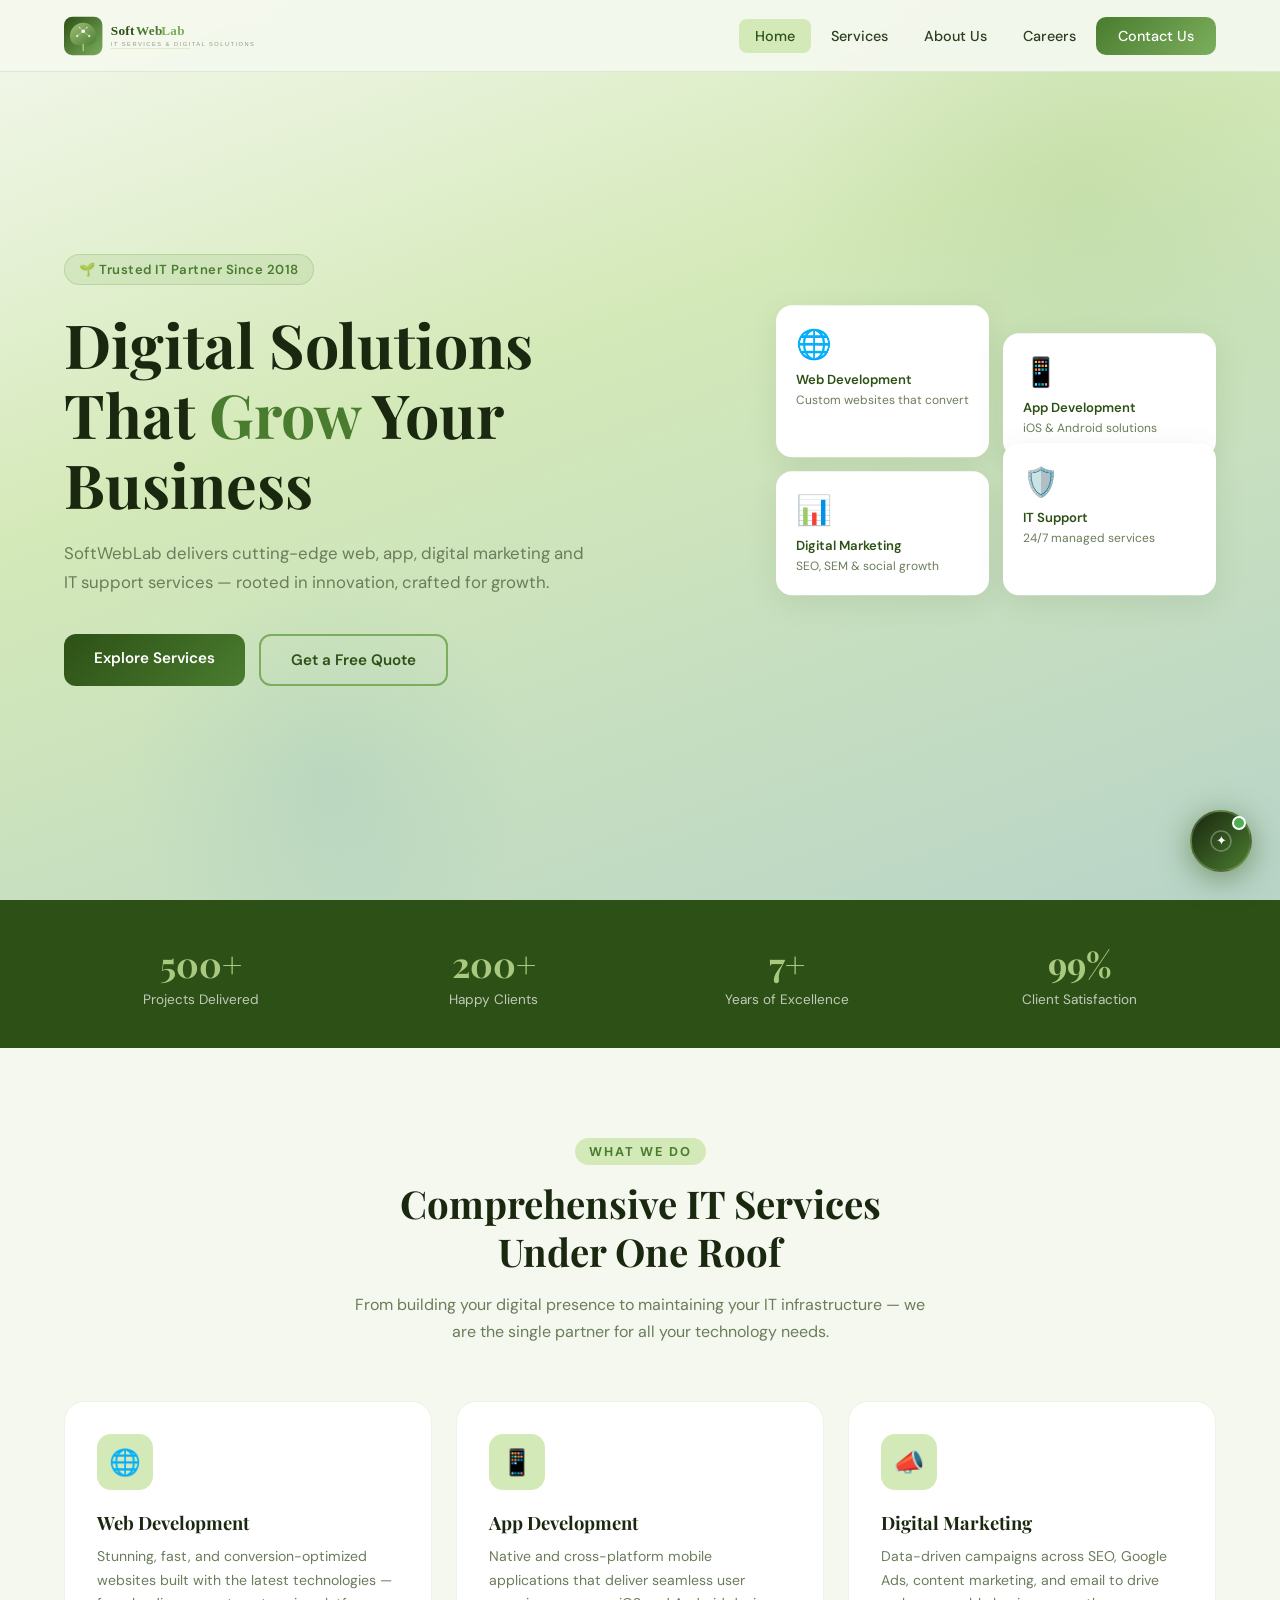
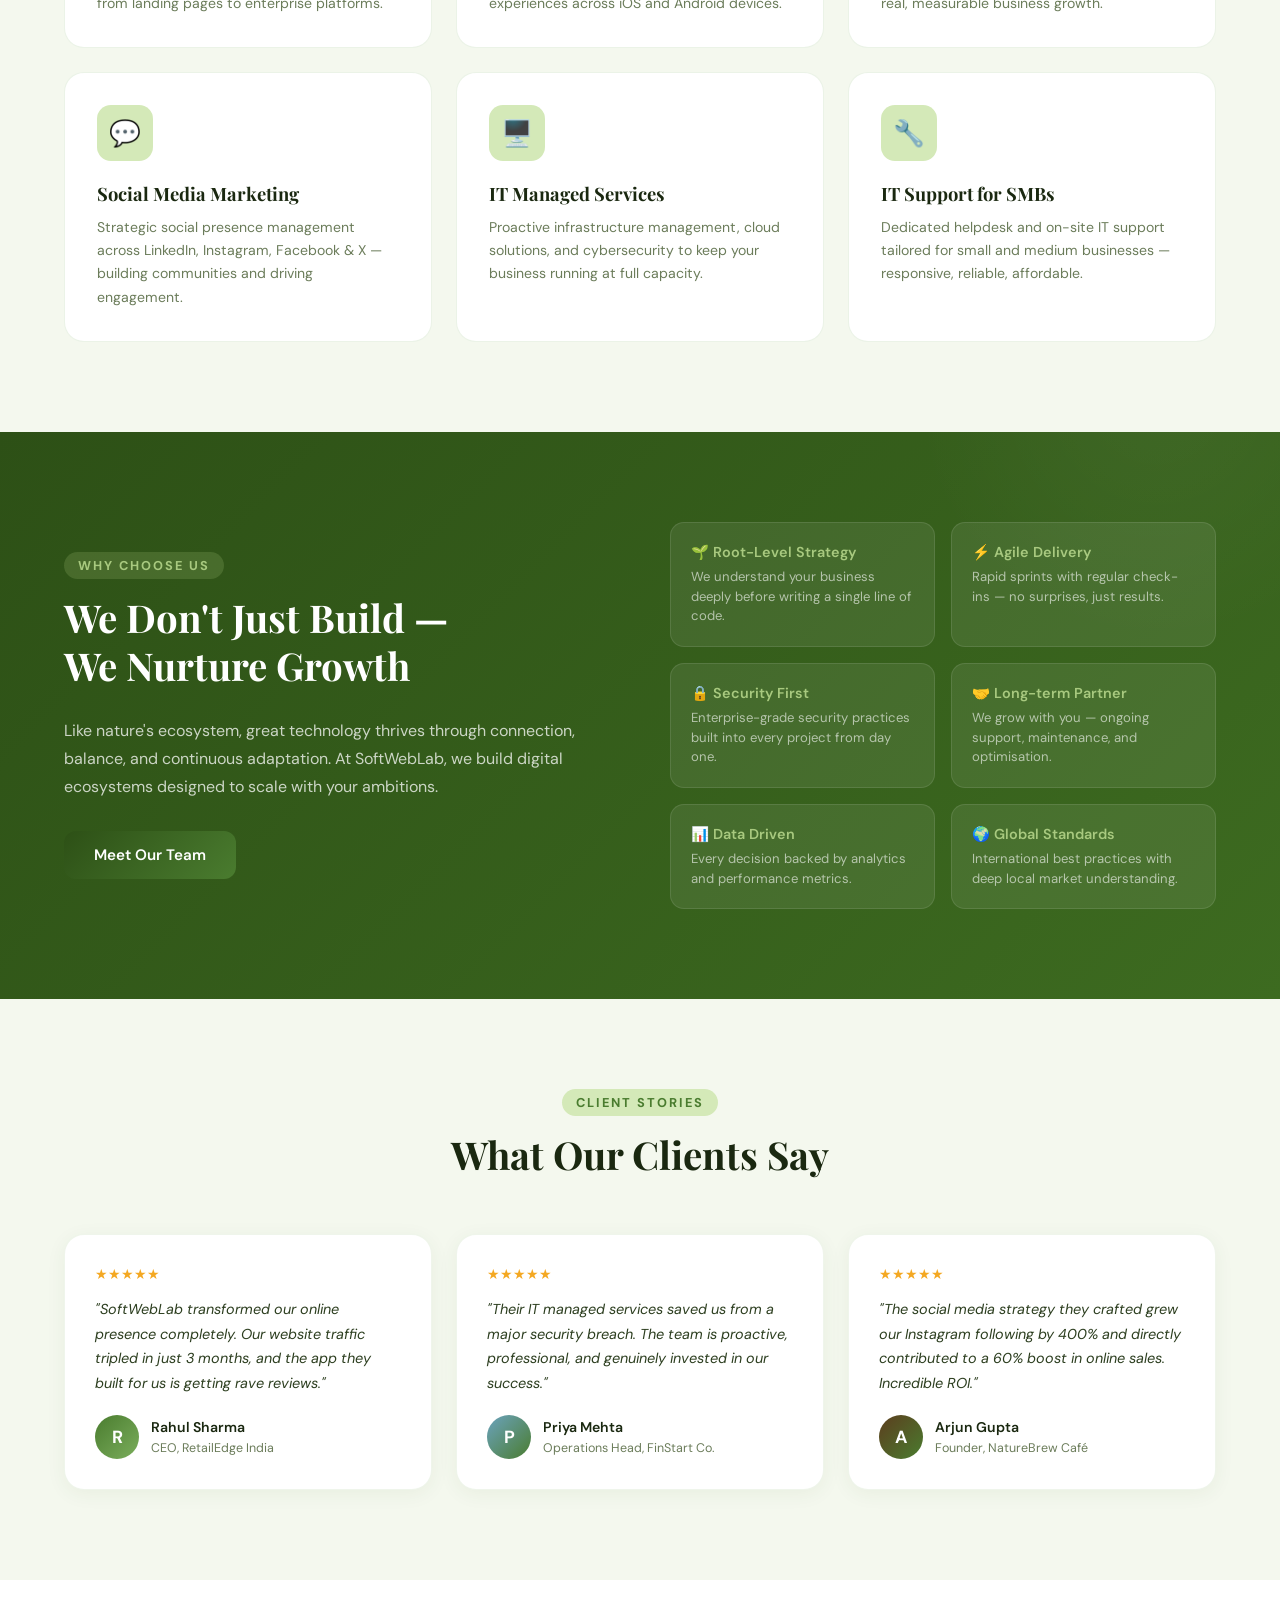
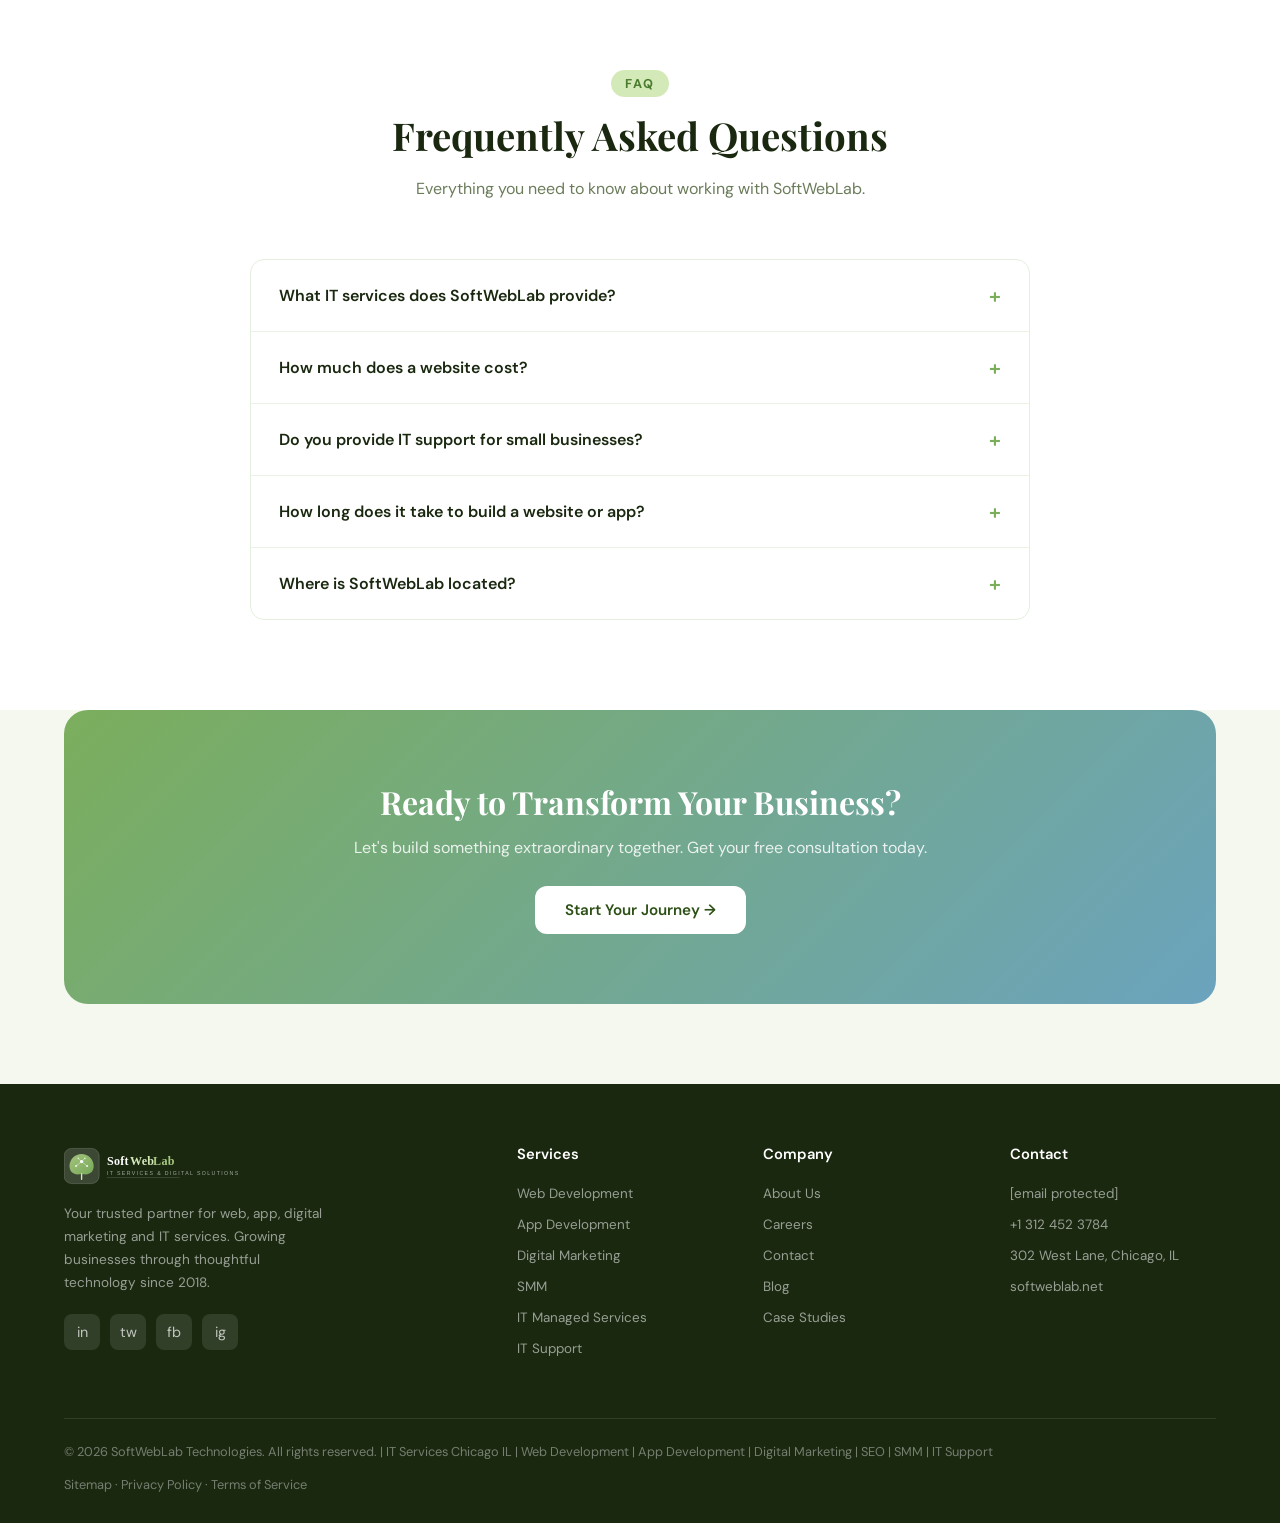
==== index.html @ feac3429 "Fixed Nova chatbot syntax error" ====
<!DOCTYPE html>
<html lang="en">
<head>
<meta charset="UTF-8">
<meta name="viewport" content="width=device-width, initial-scale=1.0">

<!-- ✅ PRIMARY SEO TAGS -->
<title>SoftWebLab | IT Services, Web & App Development, Digital Marketing – Chicago, IL</title>
<meta name="description" content="SoftWebLab is a leading IT services company in Chicago offering web development, mobile app development, digital marketing, SMM, IT managed services and IT support for small businesses. Call +1 312 452 3784.">
<meta name="keywords" content="IT services Chicago, web development Chicago, app development, digital marketing Chicago, social media marketing, IT support small business, managed IT services, SEO services Chicago, SoftWebLab">
<meta name="author" content="SoftWebLab Technologies">
<meta name="robots" content="index, follow">
<meta http-equiv="Cache-Control" content="no-cache, no-store, must-revalidate">
<meta name="googlebot" content="index, follow">
<link rel="canonical" href="https://www.softweblab.net/">

<!-- ✅ OPEN GRAPH (Facebook, LinkedIn, WhatsApp previews) -->
<meta property="og:type" content="website">
<meta property="og:url" content="https://www.softweblab.net/">
<meta property="og:title" content="SoftWebLab | IT Services & Digital Solutions – Chicago, IL">
<meta property="og:description" content="Leading IT services provider in Chicago. We build websites, mobile apps, run digital marketing campaigns and provide managed IT support for small businesses.">
<meta property="og:image" content="https://www.softweblab.net/og-image.jpg">
<meta property="og:site_name" content="SoftWebLab">
<meta property="og:locale" content="en_US">

<!-- ✅ TWITTER CARD -->
<meta name="twitter:card" content="summary_large_image">
<meta name="twitter:url" content="https://www.softweblab.net/">
<meta name="twitter:title" content="SoftWebLab | IT Services & Digital Solutions – Chicago, IL">
<meta name="twitter:description" content="Leading IT services provider in Chicago. Web development, app development, digital marketing, SMM & IT support for small businesses.">
<meta name="twitter:image" content="https://www.softweblab.net/og-image.jpg">

<!-- ✅ GEO / LOCAL SEO -->
<meta name="geo.region" content="US-IL">
<meta name="geo.placename" content="Chicago, Illinois">
<meta name="geo.position" content="41.8827;-87.6233">
<meta name="ICBM" content="41.8827, -87.6233">

<!-- ✅ SCHEMA.org STRUCTURED DATA (JSON-LD) -->
<script type="application/ld+json">
{
  "@context": "https://schema.org",
  "@type": "ITService",
  "name": "SoftWebLab",
  "alternateName": "SoftWebLab Technologies",
  "url": "https://www.softweblab.net",
  "logo": "https://www.softweblab.net/logo.png",
  "description": "SoftWebLab is a leading IT services provider in Chicago, IL offering web development, mobile app development, digital marketing, social media marketing, IT managed services and IT support for small businesses.",
  "telephone": "+13124523784",
  "email": "info@softweblab.net",
  "foundingDate": "2018",
  "address": {
    "@type": "PostalAddress",
    "streetAddress": "302 West Lane",
    "addressLocality": "Chicago",
    "addressRegion": "IL",
    "addressCountry": "US"
  },
  "geo": {
    "@type": "GeoCoordinates",
    "latitude": 41.8827,
    "longitude": -87.6233
  },
  "openingHoursSpecification": [
    {
      "@type": "OpeningHoursSpecification",
      "dayOfWeek": ["Monday","Tuesday","Wednesday","Thursday","Friday","Saturday"],
      "opens": "09:00",
      "closes": "19:00"
    }
  ],
  "sameAs": [
    "https://www.linkedin.com/company/softweblab",
    "https://www.facebook.com/softweblab",
    "https://twitter.com/softweblab",
    "https://www.instagram.com/softweblab"
  ],
  "hasOfferCatalog": {
    "@type": "OfferCatalog",
    "name": "IT Services",
    "itemListElement": [
      {"@type": "Offer", "itemOffered": {"@type": "Service", "name": "Web Development"}},
      {"@type": "Offer", "itemOffered": {"@type": "Service", "name": "Mobile App Development"}},
      {"@type": "Offer", "itemOffered": {"@type": "Service", "name": "Digital Marketing"}},
      {"@type": "Offer", "itemOffered": {"@type": "Service", "name": "Social Media Marketing"}},
      {"@type": "Offer", "itemOffered": {"@type": "Service", "name": "IT Managed Services"}},
      {"@type": "Offer", "itemOffered": {"@type": "Service", "name": "IT Support for Small Business"}}
    ]
  },
  "aggregateRating": {
    "@type": "AggregateRating",
    "ratingValue": "4.9",
    "reviewCount": "127"
  }
}
</script>

<!-- ✅ BREADCRUMB SCHEMA -->
<script type="application/ld+json">
{
  "@context": "https://schema.org",
  "@type": "BreadcrumbList",
  "itemListElement": [
    {"@type": "ListItem", "position": 1, "name": "Home", "item": "https://www.softweblab.net/"},
    {"@type": "ListItem", "position": 2, "name": "Services", "item": "https://www.softweblab.net/services"},
    {"@type": "ListItem", "position": 3, "name": "About Us", "item": "https://www.softweblab.net/about"},
    {"@type": "ListItem", "position": 4, "name": "Careers", "item": "https://www.softweblab.net/careers"},
    {"@type": "ListItem", "position": 5, "name": "Contact", "item": "https://www.softweblab.net/contact"}
  ]
}
</script>

<!-- ✅ FAQ SCHEMA (boosts Google rich snippets) -->
<script type="application/ld+json">
{
  "@context": "https://schema.org",
  "@type": "FAQPage",
  "mainEntity": [
    {
      "@type": "Question",
      "name": "What IT services does SoftWebLab offer?",
      "acceptedAnswer": {
        "@type": "Answer",
        "text": "SoftWebLab offers web development, mobile app development, digital marketing, social media marketing (SMM), IT managed services, and IT support for small businesses in Chicago, IL."
      }
    },
    {
      "@type": "Question",
      "name": "Where is SoftWebLab located?",
      "acceptedAnswer": {
        "@type": "Answer",
        "text": "SoftWebLab is located at 302 West Lane, Chicago, IL. We serve clients locally and remotely across the United States."
      }
    },
    {
      "@type": "Question",
      "name": "How much does a website cost at SoftWebLab?",
      "acceptedAnswer": {
        "@type": "Answer",
        "text": "Website development starts at $500 for a basic business website. E-commerce and custom enterprise platforms are quoted based on project requirements. Contact us for a free estimate."
      }
    },
    {
      "@type": "Question",
      "name": "Does SoftWebLab provide IT support for small businesses?",
      "acceptedAnswer": {
        "@type": "Answer",
        "text": "Yes, SoftWebLab provides dedicated IT support for small and medium businesses including helpdesk support, hardware setup, Office 365, network management and on-site visits."
      }
    }
  ]
}
</script>

<!-- ✅ PERFORMANCE & ACCESSIBILITY -->
<meta name="theme-color" content="#2D5016">
<link rel="icon" type="image/svg+xml" href="softweblab-logo.svg">
<meta name="msapplication-TileColor" content="#2D5016">
<link rel="preconnect" href="https://fonts.googleapis.com">
<link rel="preconnect" href="https://fonts.gstatic.com" crossorigin>
<link href="https://fonts.googleapis.com/css2?family=Playfair+Display:wght@400;600;700&family=DM+Sans:wght@300;400;500;600&display=swap" rel="stylesheet">
<style>
  :root {
    --forest: #2D5016;
    --moss: #4A7C2F;
    --sage: #7BAE5C;
    --mint: #A8C97F;
    --dew: #D4E9B8;
    --cream: #F4F8EE;
    --bark: #5C3D1E;
    --stone: #8B9E7A;
    --sky: #B8D4C8;
    --water: #6BA3BE;
    --white: #FFFFFF;
    --dark: #1A2810;
    --text: #2C3E1F;
    --muted: #6B7C5A;
  }

  * { margin: 0; padding: 0; box-sizing: border-box; }

  body {
    font-family: 'DM Sans', sans-serif;
    background: var(--cream);
    color: var(--text);
    overflow-x: hidden;
  }

  /* ========== NAVBAR ========== */
  nav {
    position: fixed;
    top: 0; left: 0; right: 0;
    z-index: 1000;
    background: rgba(244, 248, 238, 0.95);
    backdrop-filter: blur(12px);
    border-bottom: 1px solid rgba(123, 174, 92, 0.2);
    padding: 0 5%;
    display: flex;
    align-items: center;
    justify-content: space-between;
    height: 72px;
    transition: box-shadow 0.3s;
  }

  nav.scrolled { box-shadow: 0 4px 30px rgba(45,80,22,0.12); }

  .logo {
    display: flex;
    align-items: center;
    gap: 10px;
    text-decoration: none;
  }

  .logo-icon {
    width: 40px; height: 40px;
    background: linear-gradient(135deg, var(--moss), var(--sage));
    border-radius: 10px;
    display: flex;
    align-items: center;
    justify-content: center;
    font-size: 20px;
  }

  .logo-text {
    font-family: 'Playfair Display', serif;
    font-size: 1.4rem;
    font-weight: 700;
    color: var(--forest);
  }

  .logo-text span { color: var(--sage); }

  .nav-links {
    display: flex;
    align-items: center;
    gap: 4px;
    list-style: none;
  }

  .nav-links li a {
    text-decoration: none;
    color: var(--text);
    font-size: 0.9rem;
    font-weight: 500;
    padding: 8px 16px;
    border-radius: 8px;
    transition: all 0.2s;
    cursor: pointer;
  }

  .nav-links li a:hover,
  .nav-links li a.active {
    background: var(--dew);
    color: var(--forest);
  }

  .nav-cta {
    background: linear-gradient(135deg, var(--moss), var(--sage)) !important;
    color: white !important;
    padding: 10px 22px !important;
    border-radius: 10px !important;
  }

  .nav-cta:hover { opacity: 0.9; transform: translateY(-1px); }

  .hamburger {
    display: none;
    flex-direction: column;
    gap: 5px;
    cursor: pointer;
    padding: 5px;
  }

  .hamburger span {
    width: 24px; height: 2px;
    background: var(--forest);
    border-radius: 2px;
    transition: 0.3s;
  }

  /* ========== PAGES ========== */
  .page { display: none; }
  .page.active { display: block; }

  /* ========== HOME PAGE ========== */
  .hero {
    min-height: 100vh;
    background: linear-gradient(160deg, #F4F8EE 0%, #D4E9B8 40%, #B8D4C8 100%);
    display: flex;
    align-items: center;
    padding: 120px 5% 80px;
    position: relative;
    overflow: hidden;
  }

  .hero::before {
    content: '';
    position: absolute;
    top: -100px; right: -100px;
    width: 600px; height: 600px;
    background: radial-gradient(circle, rgba(123,174,92,0.15) 0%, transparent 70%);
    border-radius: 50%;
  }

  .hero::after {
    content: '';
    position: absolute;
    bottom: -80px; left: 10%;
    width: 400px; height: 400px;
    background: radial-gradient(circle, rgba(107,163,190,0.15) 0%, transparent 70%);
    border-radius: 50%;
  }

  .hero-content {
    max-width: 600px;
    z-index: 2;
    animation: fadeInUp 0.8s ease forwards;
  }

  .hero-badge {
    display: inline-flex;
    align-items: center;
    gap: 8px;
    background: rgba(123,174,92,0.15);
    border: 1px solid rgba(123,174,92,0.3);
    color: var(--moss);
    padding: 6px 14px;
    border-radius: 50px;
    font-size: 0.82rem;
    font-weight: 600;
    margin-bottom: 24px;
    letter-spacing: 0.5px;
  }

  .hero h1 {
    font-family: 'Playfair Display', serif;
    font-size: clamp(2.4rem, 5vw, 3.8rem);
    font-weight: 700;
    line-height: 1.15;
    color: var(--dark);
    margin-bottom: 20px;
  }

  .hero h1 span {
    color: var(--moss);
    position: relative;
  }

  .hero p {
    font-size: 1.05rem;
    color: var(--muted);
    line-height: 1.75;
    margin-bottom: 36px;
    max-width: 520px;
  }

  .hero-btns {
    display: flex;
    gap: 14px;
    flex-wrap: wrap;
  }

  .btn-primary {
    background: linear-gradient(135deg, var(--forest), var(--moss));
    color: white;
    padding: 14px 30px;
    border-radius: 12px;
    border: none;
    font-size: 0.95rem;
    font-weight: 600;
    cursor: pointer;
    transition: all 0.3s;
    text-decoration: none;
    display: inline-block;
  }

  .btn-primary:hover {
    transform: translateY(-2px);
    box-shadow: 0 8px 25px rgba(45,80,22,0.3);
  }

  .btn-outline {
    background: transparent;
    color: var(--forest);
    padding: 14px 30px;
    border-radius: 12px;
    border: 2px solid var(--sage);
    font-size: 0.95rem;
    font-weight: 600;
    cursor: pointer;
    transition: all 0.3s;
    text-decoration: none;
    display: inline-block;
  }

  .btn-outline:hover {
    background: var(--dew);
    transform: translateY(-2px);
  }

  .hero-visual {
    position: absolute;
    right: 5%;
    top: 50%;
    transform: translateY(-50%);
    display: grid;
    grid-template-columns: 1fr 1fr;
    gap: 14px;
    z-index: 2;
    animation: fadeInRight 1s ease forwards;
  }

  .hero-card {
    background: white;
    border-radius: 16px;
    padding: 20px;
    box-shadow: 0 8px 30px rgba(45,80,22,0.1);
    min-width: 160px;
    transition: transform 0.3s;
  }

  .hero-card:hover { transform: translateY(-4px); }

  .hero-card:nth-child(2) { margin-top: 28px; }
  .hero-card:nth-child(4) { margin-top: -28px; }

  .hero-card-icon {
    font-size: 1.8rem;
    margin-bottom: 8px;
  }

  .hero-card h4 {
    font-size: 0.82rem;
    font-weight: 600;
    color: var(--forest);
    margin-bottom: 4px;
  }

  .hero-card p {
    font-size: 0.75rem;
    color: var(--muted);
    margin: 0;
    line-height: 1.4;
  }

  /* Stats */
  .stats-bar {
    background: var(--forest);
    padding: 40px 5%;
    display: grid;
    grid-template-columns: repeat(4, 1fr);
    gap: 20px;
    text-align: center;
  }

  .stat-item {}
  .stat-item h3 {
    font-family: 'Playfair Display', serif;
    font-size: 2.2rem;
    color: var(--mint);
    font-weight: 700;
  }
  .stat-item p {
    color: rgba(255,255,255,0.7);
    font-size: 0.85rem;
    margin-top: 4px;
  }

  /* Services Preview */
  .section {
    padding: 90px 5%;
  }

  .section-header {
    text-align: center;
    margin-bottom: 56px;
  }

  .section-label {
    display: inline-block;
    color: var(--moss);
    font-size: 0.8rem;
    font-weight: 700;
    letter-spacing: 2px;
    text-transform: uppercase;
    margin-bottom: 14px;
    padding: 5px 14px;
    background: var(--dew);
    border-radius: 50px;
  }

  .section-title {
    font-family: 'Playfair Display', serif;
    font-size: clamp(1.8rem, 3vw, 2.6rem);
    color: var(--dark);
    margin-bottom: 16px;
    line-height: 1.25;
  }

  .section-sub {
    color: var(--muted);
    max-width: 580px;
    margin: 0 auto;
    line-height: 1.7;
    font-size: 1rem;
  }

  .services-grid {
    display: grid;
    grid-template-columns: repeat(auto-fit, minmax(280px, 1fr));
    gap: 24px;
  }

  .service-card {
    background: white;
    border-radius: 20px;
    padding: 32px;
    border: 1px solid rgba(123,174,92,0.15);
    transition: all 0.3s;
    position: relative;
    overflow: hidden;
    cursor: pointer;
  }

  .service-card::before {
    content: '';
    position: absolute;
    top: 0; left: 0; right: 0;
    height: 4px;
    background: linear-gradient(90deg, var(--moss), var(--sage));
    transform: scaleX(0);
    transition: transform 0.3s;
  }

  .service-card:hover {
    transform: translateY(-6px);
    box-shadow: 0 16px 50px rgba(45,80,22,0.12);
    border-color: transparent;
  }

  .service-card:hover::before { transform: scaleX(1); }

  .service-icon {
    width: 56px; height: 56px;
    background: var(--dew);
    border-radius: 14px;
    display: flex;
    align-items: center;
    justify-content: center;
    font-size: 1.6rem;
    margin-bottom: 20px;
    transition: background 0.3s;
  }

  .service-card:hover .service-icon {
    background: linear-gradient(135deg, var(--moss), var(--sage));
  }

  .service-card h3 {
    font-family: 'Playfair Display', serif;
    font-size: 1.15rem;
    color: var(--dark);
    margin-bottom: 10px;
  }

  .service-card p {
    color: var(--muted);
    font-size: 0.88rem;
    line-height: 1.65;
  }

  /* Why Choose Us */
  .why-section {
    background: linear-gradient(135deg, var(--forest) 0%, #3D6B20 100%);
    padding: 90px 5%;
    position: relative;
    overflow: hidden;
  }

  .why-section::after {
    content: '';
    position: absolute;
    top: -50%; right: -10%;
    width: 500px; height: 500px;
    background: radial-gradient(circle, rgba(255,255,255,0.04) 0%, transparent 70%);
    border-radius: 50%;
  }

  .why-grid {
    display: grid;
    grid-template-columns: 1fr 1fr;
    gap: 60px;
    align-items: center;
  }

  .why-text .section-title { color: white; }
  .why-text .section-label { background: rgba(168,201,127,0.2); color: var(--mint); }
  .why-text p { color: rgba(255,255,255,0.75); line-height: 1.75; margin-bottom: 30px; }

  .why-features {
    display: grid;
    grid-template-columns: 1fr 1fr;
    gap: 16px;
  }

  .why-feature {
    background: rgba(255,255,255,0.08);
    border-radius: 14px;
    padding: 20px;
    border: 1px solid rgba(255,255,255,0.1);
    transition: background 0.3s;
  }

  .why-feature:hover { background: rgba(255,255,255,0.14); }

  .why-feature h4 {
    color: var(--mint);
    font-size: 0.9rem;
    font-weight: 600;
    margin-bottom: 6px;
    display: flex;
    align-items: center;
    gap: 8px;
  }

  .why-feature p { color: rgba(255,255,255,0.6); font-size: 0.82rem; margin: 0; line-height: 1.5; }

  /* Testimonials */
  .testimonials {
    background: var(--cream);
    padding: 90px 5%;
  }

  .testimonials-grid {
    display: grid;
    grid-template-columns: repeat(auto-fit, minmax(300px, 1fr));
    gap: 24px;
  }

  .testimonial-card {
    background: white;
    border-radius: 20px;
    padding: 30px;
    box-shadow: 0 4px 20px rgba(45,80,22,0.06);
    border: 1px solid rgba(123,174,92,0.12);
    transition: transform 0.3s;
  }

  .testimonial-card:hover { transform: translateY(-4px); }

  .stars { color: #F4A822; font-size: 0.9rem; margin-bottom: 14px; }

  .testimonial-card p {
    color: var(--text);
    font-size: 0.9rem;
    line-height: 1.7;
    margin-bottom: 20px;
    font-style: italic;
  }

  .testimonial-author {
    display: flex;
    align-items: center;
    gap: 12px;
  }

  .author-avatar {
    width: 44px; height: 44px;
    border-radius: 50%;
    display: flex;
    align-items: center;
    justify-content: center;
    font-size: 1.1rem;
    font-weight: 700;
    color: white;
  }

  .author-info h5 { font-size: 0.88rem; font-weight: 600; color: var(--dark); }
  .author-info span { font-size: 0.78rem; color: var(--muted); }

  /* CTA Banner */
  .cta-banner {
    background: linear-gradient(135deg, var(--sage), var(--water));
    padding: 70px 5%;
    text-align: center;
    border-radius: 24px;
    margin: 0 5% 80px;
  }

  .cta-banner h2 {
    font-family: 'Playfair Display', serif;
    font-size: 2rem;
    color: white;
    margin-bottom: 14px;
  }

  .cta-banner p {
    color: rgba(255,255,255,0.85);
    margin-bottom: 28px;
    font-size: 1rem;
  }

  .cta-banner .btn-primary {
    background: white;
    color: var(--forest);
  }

  /* ========== SERVICES PAGE ========== */
  .services-page-hero {
    background: linear-gradient(135deg, var(--dew), var(--sky));
    padding: 120px 5% 70px;
    text-align: center;
  }

  .service-detail-grid {
    display: grid;
    grid-template-columns: repeat(auto-fit, minmax(340px, 1fr));
    gap: 28px;
    padding: 60px 5%;
  }

  .service-detail-card {
    background: white;
    border-radius: 22px;
    padding: 38px;
    box-shadow: 0 6px 24px rgba(45,80,22,0.08);
    border: 1px solid rgba(123,174,92,0.12);
    transition: all 0.3s;
  }

  .service-detail-card:hover {
    transform: translateY(-6px);
    box-shadow: 0 16px 50px rgba(45,80,22,0.15);
  }

  .service-detail-icon {
    width: 64px; height: 64px;
    background: linear-gradient(135deg, var(--dew), var(--mint));
    border-radius: 16px;
    display: flex;
    align-items: center;
    justify-content: center;
    font-size: 1.8rem;
    margin-bottom: 22px;
  }

  .service-detail-card h3 {
    font-family: 'Playfair Display', serif;
    font-size: 1.25rem;
    color: var(--dark);
    margin-bottom: 12px;
  }

  .service-detail-card p {
    color: var(--muted);
    font-size: 0.9rem;
    line-height: 1.7;
    margin-bottom: 20px;
  }

  .service-tags {
    display: flex;
    flex-wrap: wrap;
    gap: 8px;
  }

  .tag {
    background: var(--dew);
    color: var(--moss);
    font-size: 0.75rem;
    font-weight: 600;
    padding: 5px 12px;
    border-radius: 50px;
  }

  .process-section {
    background: var(--forest);
    padding: 80px 5%;
  }

  .process-steps {
    display: grid;
    grid-template-columns: repeat(auto-fit, minmax(180px, 1fr));
    gap: 20px;
    margin-top: 40px;
  }

  .process-step {
    text-align: center;
    padding: 30px 20px;
    border-radius: 16px;
    background: rgba(255,255,255,0.07);
    border: 1px solid rgba(255,255,255,0.1);
    transition: background 0.3s;
  }

  .process-step:hover { background: rgba(255,255,255,0.13); }

  .step-number {
    font-family: 'Playfair Display', serif;
    font-size: 2.5rem;
    color: var(--mint);
    font-weight: 700;
    display: block;
    margin-bottom: 10px;
  }

  .process-step h4 { color: white; font-size: 0.95rem; margin-bottom: 8px; }
  .process-step p { color: rgba(255,255,255,0.6); font-size: 0.82rem; line-height: 1.5; }

  /* ========== ABOUT US PAGE ========== */
  .about-hero {
    background: linear-gradient(160deg, var(--dew) 0%, #C8DEB0 60%, var(--sky) 100%);
    padding: 120px 5% 70px;
  }

  .about-intro {
    display: grid;
    grid-template-columns: 1fr 1fr;
    gap: 60px;
    align-items: center;
  }

  .about-intro h1 {
    font-family: 'Playfair Display', serif;
    font-size: clamp(2rem, 4vw, 3rem);
    color: var(--dark);
    line-height: 1.2;
    margin-bottom: 20px;
  }

  .about-intro p {
    color: var(--muted);
    line-height: 1.75;
    margin-bottom: 16px;
  }

  .about-visual {
    display: grid;
    grid-template-columns: 1fr 1fr;
    gap: 14px;
  }

  .about-stat-box {
    background: white;
    border-radius: 18px;
    padding: 26px;
    text-align: center;
    box-shadow: 0 6px 20px rgba(45,80,22,0.1);
    transition: transform 0.3s;
  }

  .about-stat-box:hover { transform: scale(1.03); }
  .about-stat-box:nth-child(2) { margin-top: 20px; }
  .about-stat-box:nth-child(4) { margin-top: -20px; }

  .about-stat-box h3 {
    font-family: 'Playfair Display', serif;
    font-size: 2rem;
    color: var(--moss);
    font-weight: 700;
  }

  .about-stat-box p { color: var(--muted); font-size: 0.8rem; margin-top: 4px; }

  .mission-vision {
    padding: 80px 5%;
    display: grid;
    grid-template-columns: 1fr 1fr;
    gap: 30px;
  }

  .mv-card {
    border-radius: 22px;
    padding: 40px;
  }

  .mv-card.mission {
    background: linear-gradient(135deg, var(--forest), #3D6B20);
  }

  .mv-card.vision {
    background: linear-gradient(135deg, var(--water), var(--moss));
  }

  .mv-card h2 {
    font-family: 'Playfair Display', serif;
    font-size: 1.6rem;
    color: white;
    margin-bottom: 16px;
  }

  .mv-card p { color: rgba(255,255,255,0.8); line-height: 1.75; }

  .team-section { padding: 80px 5%; background: var(--cream); }

  .team-grid {
    display: grid;
    grid-template-columns: repeat(auto-fit, minmax(220px, 1fr));
    gap: 24px;
    margin-top: 40px;
  }

  .team-card {
    background: white;
    border-radius: 20px;
    padding: 30px;
    text-align: center;
    box-shadow: 0 4px 20px rgba(45,80,22,0.07);
    border: 1px solid rgba(123,174,92,0.12);
    transition: all 0.3s;
  }

  .team-card:hover {
    transform: translateY(-5px);
    box-shadow: 0 14px 40px rgba(45,80,22,0.15);
  }

  .team-avatar {
    width: 80px; height: 80px;
    border-radius: 50%;
    margin: 0 auto 16px;
    display: flex;
    align-items: center;
    justify-content: center;
    font-size: 2rem;
    font-weight: 700;
    color: white;
  }

  .team-card h4 { font-size: 1rem; font-weight: 600; color: var(--dark); margin-bottom: 6px; }
  .team-card span { color: var(--moss); font-size: 0.82rem; font-weight: 600; display: block; margin-bottom: 10px; }
  .team-card p { color: var(--muted); font-size: 0.8rem; line-height: 1.5; }

  /* ========== CAREERS PAGE ========== */
  .careers-hero {
    background: linear-gradient(135deg, var(--dew), #C5DBA8);
    padding: 120px 5% 70px;
    text-align: center;
  }

  .culture-section {
    padding: 80px 5%;
    display: grid;
    grid-template-columns: repeat(auto-fit, minmax(240px, 1fr));
    gap: 24px;
  }

  .culture-card {
    text-align: center;
    padding: 36px 28px;
    background: white;
    border-radius: 20px;
    box-shadow: 0 4px 20px rgba(45,80,22,0.07);
    border: 1px solid rgba(123,174,92,0.1);
    transition: transform 0.3s;
  }

  .culture-card:hover { transform: translateY(-4px); }

  .culture-card .icon { font-size: 2.5rem; margin-bottom: 16px; }

  .culture-card h3 {
    font-family: 'Playfair Display', serif;
    font-size: 1.1rem;
    color: var(--dark);
    margin-bottom: 10px;
  }

  .culture-card p { color: var(--muted); font-size: 0.86rem; line-height: 1.65; }

  .openings-section { padding: 60px 5%; background: var(--cream); }

  .job-card {
    background: white;
    border-radius: 16px;
    padding: 28px 32px;
    margin-bottom: 16px;
    border: 1px solid rgba(123,174,92,0.15);
    display: flex;
    justify-content: space-between;
    align-items: center;
    transition: all 0.3s;
    gap: 20px;
  }

  .job-card:hover {
    border-color: var(--sage);
    box-shadow: 0 6px 24px rgba(45,80,22,0.1);
    transform: translateX(4px);
  }

  .job-info h3 { font-size: 1rem; font-weight: 600; color: var(--dark); margin-bottom: 6px; }
  .job-meta { display: flex; gap: 12px; flex-wrap: wrap; }
  .job-meta span {
    font-size: 0.78rem;
    color: var(--muted);
    display: flex;
    align-items: center;
    gap: 4px;
  }

  .job-badge {
    background: var(--dew);
    color: var(--moss);
    font-size: 0.75rem;
    font-weight: 600;
    padding: 5px 12px;
    border-radius: 50px;
    white-space: nowrap;
  }

  .apply-btn {
    background: linear-gradient(135deg, var(--moss), var(--sage));
    color: white;
    border: none;
    padding: 10px 22px;
    border-radius: 10px;
    font-size: 0.85rem;
    font-weight: 600;
    cursor: pointer;
    transition: all 0.3s;
    white-space: nowrap;
  }

  .apply-btn:hover {
    transform: translateY(-2px);
    box-shadow: 0 6px 20px rgba(45,80,22,0.25);
  }

  /* ========== CONTACT PAGE ========== */
  .contact-hero {
    background: linear-gradient(135deg, #E8F5D8, var(--sky));
    padding: 120px 5% 70px;
    text-align: center;
  }

  .contact-main {
    padding: 70px 5%;
    display: grid;
    grid-template-columns: 1fr 1.4fr;
    gap: 50px;
    align-items: start;
  }

  .contact-info h2 {
    font-family: 'Playfair Display', serif;
    font-size: 1.6rem;
    color: var(--dark);
    margin-bottom: 20px;
  }

  .contact-info p {
    color: var(--muted);
    line-height: 1.75;
    margin-bottom: 32px;
  }

  .contact-item {
    display: flex;
    align-items: flex-start;
    gap: 14px;
    margin-bottom: 22px;
    padding: 18px;
    background: white;
    border-radius: 14px;
    border: 1px solid rgba(123,174,92,0.12);
    transition: border-color 0.2s;
  }

  .contact-item:hover { border-color: var(--sage); }

  .contact-item-icon {
    width: 44px; height: 44px;
    background: var(--dew);
    border-radius: 10px;
    display: flex;
    align-items: center;
    justify-content: center;
    font-size: 1.1rem;
    flex-shrink: 0;
  }

  .contact-item h4 { font-size: 0.85rem; font-weight: 600; color: var(--dark); margin-bottom: 3px; }
  .contact-item p { color: var(--muted); font-size: 0.83rem; margin: 0; line-height: 1.4; }

  .contact-form {
    background: white;
    border-radius: 24px;
    padding: 40px;
    box-shadow: 0 8px 40px rgba(45,80,22,0.1);
  }

  .contact-form h3 {
    font-family: 'Playfair Display', serif;
    font-size: 1.4rem;
    color: var(--dark);
    margin-bottom: 28px;
  }

  .form-row {
    display: grid;
    grid-template-columns: 1fr 1fr;
    gap: 16px;
  }

  .form-group {
    margin-bottom: 18px;
  }

  .form-group label {
    display: block;
    font-size: 0.82rem;
    font-weight: 600;
    color: var(--text);
    margin-bottom: 7px;
  }

  .form-group input,
  .form-group select,
  .form-group textarea {
    width: 100%;
    padding: 12px 16px;
    border: 1.5px solid rgba(123,174,92,0.25);
    border-radius: 10px;
    font-family: 'DM Sans', sans-serif;
    font-size: 0.88rem;
    color: var(--text);
    background: var(--cream);
    transition: border-color 0.2s, box-shadow 0.2s;
    outline: none;
  }

  .form-group input:focus,
  .form-group select:focus,
  .form-group textarea:focus {
    border-color: var(--sage);
    box-shadow: 0 0 0 3px rgba(123,174,92,0.12);
    background: white;
  }

  .form-group textarea { resize: vertical; min-height: 120px; }

  .form-submit {
    width: 100%;
    padding: 14px;
    background: linear-gradient(135deg, var(--forest), var(--moss));
    color: white;
    border: none;
    border-radius: 12px;
    font-size: 0.95rem;
    font-weight: 600;
    cursor: pointer;
    transition: all 0.3s;
    font-family: 'DM Sans', sans-serif;
  }

  .form-submit:disabled {
    opacity: 0.7;
    cursor: not-allowed;
    transform: none;
  }
  .form-submit:hover {
    transform: translateY(-2px);
    box-shadow: 0 8px 25px rgba(45,80,22,0.3);
  }

  .success-msg {
    display: none;
    background: var(--dew);
    border: 1px solid var(--sage);
    color: var(--forest);
    padding: 14px 18px;
    border-radius: 10px;
    font-size: 0.88rem;
    margin-top: 14px;
    text-align: center;
    font-weight: 600;
  }

  /* ========== CHATBOT ========== */
  .chat-btn {
    position: fixed;
    bottom: 28px;
    right: 28px;
    z-index: 2000;
    width: 62px; height: 62px;
    background: linear-gradient(135deg, #1A2810, #4A7C2F);
    border-radius: 50%;
    display: flex;
    align-items: center;
    justify-content: center;
    cursor: pointer;
    box-shadow: 0 6px 30px rgba(45,80,22,0.5), 0 0 0 0 rgba(123,174,92,0.4);
    transition: all 0.3s;
    font-size: 1.4rem;
    border: 2px solid rgba(168,201,127,0.3);
    color: white;
    animation: chatPulse 3s infinite;
  }
  @keyframes chatPulse {
    0% { box-shadow: 0 6px 30px rgba(45,80,22,0.5), 0 0 0 0 rgba(123,174,92,0.4); }
    70% { box-shadow: 0 6px 30px rgba(45,80,22,0.5), 0 0 0 12px rgba(123,174,92,0); }
    100% { box-shadow: 0 6px 30px rgba(45,80,22,0.5), 0 0 0 0 rgba(123,174,92,0); }
  }

  .chat-btn:hover {
    transform: scale(1.1);
    box-shadow: 0 10px 35px rgba(45,80,22,0.5);
  }

  .chat-dot {
    position: absolute;
    top: 4px; right: 4px;
    width: 14px; height: 14px;
    background: #4CAF50;
    border-radius: 50%;
    border: 2px solid white;
    animation: pulse 2s infinite;
  }

  @keyframes pulse {
    0%, 100% { transform: scale(1); opacity: 1; }
    50% { transform: scale(1.2); opacity: 0.8; }
  }

  .chatbox {
    position: fixed;
    bottom: 100px;
    right: 28px;
    z-index: 2000;
    width: 340px;
    background: white;
    border-radius: 22px;
    box-shadow: 0 20px 60px rgba(45,80,22,0.25);
    display: none;
    flex-direction: column;
    overflow: hidden;
    animation: slideUp 0.3s ease;
    max-height: 560px;
  }

  .chatbox.open { display: flex; }

  @keyframes slideUp {
    from { opacity: 0; transform: translateY(20px) scale(0.96); }
    to { opacity: 1; transform: translateY(0) scale(1); }
  }

  .chat-header {
    background: linear-gradient(135deg, #1A2810, #2D5016);
    padding: 16px 20px;
    display: flex;
    align-items: center;
    gap: 12px;
    color: white;
    border-bottom: 1px solid rgba(168,201,127,0.2);
  }

  .chat-header-avatar {
    width: 38px; height: 38px;
    background: rgba(255,255,255,0.2);
    border-radius: 50%;
    display: flex;
    align-items: center;
    justify-content: center;
    font-size: 1.1rem;
  }

  .chat-header-info h4 { font-size: 0.92rem; font-weight: 600; }
  .chat-header-info span { font-size: 0.75rem; opacity: 0.8; }

  .chat-close {
    margin-left: auto;
    background: none;
    border: none;
    color: white;
    font-size: 1.2rem;
    cursor: pointer;
    opacity: 0.8;
    transition: opacity 0.2s;
  }

  .chat-close:hover { opacity: 1; }

  .chat-messages {
    flex: 1;
    overflow-y: auto;
    padding: 18px;
    display: flex;
    flex-direction: column;
    gap: 12px;
    max-height: 340px;
  }

  .chat-msg {
    max-width: 85%;
    padding: 10px 14px;
    border-radius: 14px;
    font-size: 0.84rem;
    line-height: 1.5;
    animation: msgIn 0.2s ease;
  }

  @keyframes msgIn {
    from { opacity: 0; transform: translateY(8px); }
    to { opacity: 1; transform: translateY(0); }
  }

  .chat-msg.bot {
    background: var(--dew);
    color: var(--text);
    border-bottom-left-radius: 4px;
    align-self: flex-start;
  }

  .chat-msg.user {
    background: linear-gradient(135deg, var(--forest), var(--moss));
    color: white;
    border-bottom-right-radius: 4px;
    align-self: flex-end;
  }

  .chat-suggestions {
    padding: 0 18px 12px;
    display: flex;
    flex-wrap: wrap;
    gap: 7px;
  }

  .chat-suggestion {
    background: var(--dew);
    color: var(--moss);
    border: 1px solid rgba(123,174,92,0.3);
    padding: 6px 12px;
    border-radius: 50px;
    font-size: 0.75rem;
    font-weight: 600;
    cursor: pointer;
    transition: all 0.2s;
    font-family: 'DM Sans', sans-serif;
  }

  .chat-suggestion:hover {
    background: var(--moss);
    color: white;
    border-color: var(--moss);
  }

  .chat-input-area {
    padding: 14px 16px;
    border-top: 1px solid rgba(123,174,92,0.15);
    display: flex;
    gap: 8px;
  }

  .chat-input {
    flex: 1;
    padding: 10px 14px;
    border: 1.5px solid rgba(123,174,92,0.25);
    border-radius: 10px;
    font-family: 'DM Sans', sans-serif;
    font-size: 0.84rem;
    outline: none;
    transition: border-color 0.2s;
  }

  .chat-input:focus { border-color: var(--sage); }

  .chat-send {
    background: linear-gradient(135deg, var(--moss), var(--sage));
    color: white;
    border: none;
    width: 38px; height: 38px;
    border-radius: 10px;
    cursor: pointer;
    font-size: 0.9rem;
    transition: all 0.2s;
    display: flex;
    align-items: center;
    justify-content: center;
  }

  .chat-send:hover { transform: scale(1.05); }

  /* ========== FOOTER ========== */
  footer {
    background: var(--dark);
    padding: 60px 5% 30px;
    color: rgba(255,255,255,0.7);
  }

  .footer-grid {
    display: grid;
    grid-template-columns: 2fr 1fr 1fr 1fr;
    gap: 40px;
    margin-bottom: 50px;
  }

  .footer-brand .logo-text { color: white; }
  .footer-brand p {
    margin-top: 14px;
    font-size: 0.85rem;
    line-height: 1.7;
    color: rgba(255,255,255,0.55);
    max-width: 260px;
  }

  .footer-socials {
    display: flex;
    gap: 10px;
    margin-top: 20px;
  }

  .social-icon {
    width: 36px; height: 36px;
    background: rgba(255,255,255,0.1);
    border-radius: 8px;
    display: flex;
    align-items: center;
    justify-content: center;
    font-size: 0.9rem;
    cursor: pointer;
    transition: background 0.2s;
    text-decoration: none;
    color: rgba(255,255,255,0.7);
  }

  .social-icon:hover { background: var(--sage); color: white; }

  .footer-col h4 {
    color: white;
    font-size: 0.92rem;
    font-weight: 600;
    margin-bottom: 18px;
  }

  .footer-col ul { list-style: none; }
  .footer-col ul li { margin-bottom: 10px; }
  .footer-col ul li a {
    color: rgba(255,255,255,0.55);
    text-decoration: none;
    font-size: 0.84rem;
    transition: color 0.2s;
    cursor: pointer;
  }

  .footer-col ul li a:hover { color: var(--mint); }

  .footer-bottom {
    border-top: 1px solid rgba(255,255,255,0.1);
    padding-top: 24px;
    display: flex;
    justify-content: space-between;
    align-items: center;
    gap: 16px;
    flex-wrap: wrap;
  }

  .footer-bottom p { font-size: 0.8rem; color: rgba(255,255,255,0.4); }

  /* ========== ANIMATIONS ========== */
  @keyframes fadeInUp {
    from { opacity: 0; transform: translateY(30px); }
    to { opacity: 1; transform: translateY(0); }
  }

  @keyframes fadeInRight {
    from { opacity: 0; transform: translateY(-50%) translateX(30px); }
    to { opacity: 1; transform: translateY(-50%) translateX(0); }
  }

  /* ========== RESPONSIVE ========== */
  @media (max-width: 900px) {
    .hero-visual { display: none; }
    .why-grid, .about-intro, .mission-vision, .contact-main { grid-template-columns: 1fr; }
    .footer-grid { grid-template-columns: 1fr 1fr; }
    .stats-bar { grid-template-columns: 1fr 1fr; }
    .form-row { grid-template-columns: 1fr; }
  }

  @media (max-width: 600px) {
    .nav-links { display: none; }
    .hamburger { display: flex; }
    .footer-grid { grid-template-columns: 1fr; }
    .stats-bar { grid-template-columns: 1fr; }
    .chatbox { width: calc(100vw - 32px); right: 16px; }
  }

  .page-header {
    text-align: center;
  }

  .page-header h1 {
    font-family: 'Playfair Display', serif;
    font-size: clamp(2rem, 4vw, 3rem);
    color: var(--dark);
    margin-bottom: 14px;
  }

  .page-header p {
    color: var(--muted);
    font-size: 1.05rem;
    max-width: 560px;
    margin: 0 auto;
    line-height: 1.7;
  }

  .typing-indicator {
    display: flex;
    gap: 4px;
    padding: 10px 14px;
    background: var(--dew);
    border-radius: 14px;
    border-bottom-left-radius: 4px;
    width: fit-content;
  }

  .typing-indicator span {
    width: 7px; height: 7px;
    background: var(--moss);
    border-radius: 50%;
    animation: bounce 1.2s infinite;
  }

  .typing-indicator span:nth-child(2) { animation-delay: 0.2s; }
  .typing-indicator span:nth-child(3) { animation-delay: 0.4s; }

  @keyframes bounce {
    0%, 60%, 100% { transform: translateY(0); }
    30% { transform: translateY(-6px); }
  }
</style>
</head>
<body onload="window.scrollTo(0,0);">

<!-- NAVBAR -->
<a href="#main-content" class="skip-link" style="position:absolute;left:-9999px;top:0;background:var(--forest);color:white;padding:8px 16px;z-index:9999;border-radius:4px;">Skip to main content</a>
<nav id="navbar" role="navigation" aria-label="Main Navigation">
  <a class="logo" href="#" data-page="home" aria-label="SoftWebLab Home">
    <img src="softweblab-logo.svg" alt="SoftWebLab - IT Services & Digital Solutions Chicago" height="48" style="height:48px;width:auto;"/>
  </a>
  <ul class="nav-links">
    <li><a data-page="home" class="active" id="nav-home">Home</a></li>
    <li><a data-page="services" id="nav-services">Services</a></li>
    <li><a data-page="about" id="nav-about">About Us</a></li>
    <li><a data-page="careers" id="nav-careers">Careers</a></li>
    <li><a data-page="contact" id="nav-contact" class="nav-cta">Contact Us</a></li>
  </ul>
  <div class="hamburger" data-action="toggleMenu">
    <span></span><span></span><span></span>
  </div>
</nav>

<!-- ===== HOME PAGE ===== -->
<div id="page-home" class="page active" role="main">

  <section class="hero" id="main-content" aria-label="Hero Section">
    <div class="hero-content">
      <div class="hero-badge">🌱 Trusted IT Partner Since 2018</div>
      <h1>Digital Solutions That <span>Grow</span> Your Business</h1>
      <p>SoftWebLab delivers cutting-edge web, app, digital marketing and IT support services — rooted in innovation, crafted for growth.</p>
      <div class="hero-btns">
        <a class="btn-primary" data-page="services">Explore Services</a>
        <a class="btn-outline" data-page="contact">Get a Free Quote</a>
      </div>
    </div>
    <div class="hero-visual">
      <div class="hero-card"><div class="hero-card-icon">🌐</div><h4>Web Development</h4><p>Custom websites that convert</p></div>
      <div class="hero-card"><div class="hero-card-icon">📱</div><h4>App Development</h4><p>iOS & Android solutions</p></div>
      <div class="hero-card"><div class="hero-card-icon">📊</div><h4>Digital Marketing</h4><p>SEO, SEM & social growth</p></div>
      <div class="hero-card"><div class="hero-card-icon">🛡️</div><h4>IT Support</h4><p>24/7 managed services</p></div>
    </div>
  </section>

  <div class="stats-bar">
    <div class="stat-item"><h3>500+</h3><p>Projects Delivered</p></div>
    <div class="stat-item"><h3>200+</h3><p>Happy Clients</p></div>
    <div class="stat-item"><h3>7+</h3><p>Years of Excellence</p></div>
    <div class="stat-item"><h3>99%</h3><p>Client Satisfaction</p></div>
  </div>

  <section class="section">
    <div class="section-header">
      <span class="section-label">What We Do</span>
      <h2 class="section-title">Comprehensive IT Services<br>Under One Roof</h2>
      <p class="section-sub">From building your digital presence to maintaining your IT infrastructure — we are the single partner for all your technology needs.</p>
    </div>
    <div class="services-grid">
      <div class="service-card" data-page="services">
        <div class="service-icon">🌐</div>
        <h3>Web Development</h3>
        <p>Stunning, fast, and conversion-optimized websites built with the latest technologies — from landing pages to enterprise platforms.</p>
      </div>
      <div class="service-card" data-page="services">
        <div class="service-icon">📱</div>
        <h3>App Development</h3>
        <p>Native and cross-platform mobile applications that deliver seamless user experiences across iOS and Android devices.</p>
      </div>
      <div class="service-card" data-page="services">
        <div class="service-icon">📣</div>
        <h3>Digital Marketing</h3>
        <p>Data-driven campaigns across SEO, Google Ads, content marketing, and email to drive real, measurable business growth.</p>
      </div>
      <div class="service-card" data-page="services">
        <div class="service-icon">💬</div>
        <h3>Social Media Marketing</h3>
        <p>Strategic social presence management across LinkedIn, Instagram, Facebook & X — building communities and driving engagement.</p>
      </div>
      <div class="service-card" data-page="services">
        <div class="service-icon">🖥️</div>
        <h3>IT Managed Services</h3>
        <p>Proactive infrastructure management, cloud solutions, and cybersecurity to keep your business running at full capacity.</p>
      </div>
      <div class="service-card" data-page="services">
        <div class="service-icon">🔧</div>
        <h3>IT Support for SMBs</h3>
        <p>Dedicated helpdesk and on-site IT support tailored for small and medium businesses — responsive, reliable, affordable.</p>
      </div>
    </div>
  </section>

  <section class="why-section">
    <div class="why-grid">
      <div class="why-text">
        <div class="section-header" style="text-align:left; margin-bottom: 28px;">
          <span class="section-label">Why Choose Us</span>
          <h2 class="section-title" style="color:white;">We Don't Just Build —<br>We Nurture Growth</h2>
        </div>
        <p>Like nature's ecosystem, great technology thrives through connection, balance, and continuous adaptation. At SoftWebLab, we build digital ecosystems designed to scale with your ambitions.</p>
        <a class="btn-primary" data-page="about" style="display:inline-block; cursor:pointer;">Meet Our Team</a>
      </div>
      <div class="why-features">
        <div class="why-feature"><h4>🌱 Root-Level Strategy</h4><p>We understand your business deeply before writing a single line of code.</p></div>
        <div class="why-feature"><h4>⚡ Agile Delivery</h4><p>Rapid sprints with regular check-ins — no surprises, just results.</p></div>
        <div class="why-feature"><h4>🔒 Security First</h4><p>Enterprise-grade security practices built into every project from day one.</p></div>
        <div class="why-feature"><h4>🤝 Long-term Partner</h4><p>We grow with you — ongoing support, maintenance, and optimisation.</p></div>
        <div class="why-feature"><h4>📊 Data Driven</h4><p>Every decision backed by analytics and performance metrics.</p></div>
        <div class="why-feature"><h4>🌍 Global Standards</h4><p>International best practices with deep local market understanding.</p></div>
      </div>
    </div>
  </section>

  <section class="testimonials" aria-label="Client Testimonials">
    <div class="section-header">
      <span class="section-label">Client Stories</span>
      <h2 class="section-title">What Our Clients Say</h2>
    </div>
    <div class="testimonials-grid">
      <div class="testimonial-card">
        <div class="stars">★★★★★</div>
        <p>"SoftWebLab transformed our online presence completely. Our website traffic tripled in just 3 months, and the app they built for us is getting rave reviews."</p>
        <div class="testimonial-author">
          <div class="author-avatar" style="background: linear-gradient(135deg, #4A7C2F, #7BAE5C);">R</div>
          <div class="author-info"><h5>Rahul Sharma</h5><span>CEO, RetailEdge India</span></div>
        </div>
      </div>
      <div class="testimonial-card">
        <div class="stars">★★★★★</div>
        <p>"Their IT managed services saved us from a major security breach. The team is proactive, professional, and genuinely invested in our success."</p>
        <div class="testimonial-author">
          <div class="author-avatar" style="background: linear-gradient(135deg, #6BA3BE, #4A7C2F);">P</div>
          <div class="author-info"><h5>Priya Mehta</h5><span>Operations Head, FinStart Co.</span></div>
        </div>
      </div>
      <div class="testimonial-card">
        <div class="stars">★★★★★</div>
        <p>"The social media strategy they crafted grew our Instagram following by 400% and directly contributed to a 60% boost in online sales. Incredible ROI."</p>
        <div class="testimonial-author">
          <div class="author-avatar" style="background: linear-gradient(135deg, #5C3D1E, #4A7C2F);">A</div>
          <div class="author-info"><h5>Arjun Gupta</h5><span>Founder, NatureBrew Café</span></div>
        </div>
      </div>
    </div>
  </section>

  <!-- FAQ SECTION - SEO Rich Snippets -->
  <section class="section" style="background:white;" aria-label="Frequently Asked Questions">
    <div class="section-header">
      <span class="section-label">FAQ</span>
      <h2 class="section-title">Frequently Asked Questions</h2>
      <p class="section-sub">Everything you need to know about working with SoftWebLab.</p>
    </div>
    <div style="max-width:780px; margin:0 auto;" itemscope itemtype="https://schema.org/FAQPage">
      <div style="border:1px solid rgba(123,174,92,0.2);border-radius:14px;overflow:hidden;">
        <details style="padding:22px 28px;border-bottom:1px solid rgba(123,174,92,0.15);cursor:pointer;" itemscope itemprop="mainEntity" itemtype="https://schema.org/Question">
          <summary style="font-weight:600;color:var(--dark);font-size:1rem;list-style:none;display:flex;justify-content:space-between;align-items:center;" itemprop="name">What IT services does SoftWebLab provide? <span style="color:var(--sage);font-size:1.3rem;">+</span></summary>
          <div style="margin-top:12px;color:var(--muted);line-height:1.7;font-size:0.9rem;" itemscope itemprop="acceptedAnswer" itemtype="https://schema.org/Answer"><p itemprop="text">SoftWebLab provides a full suite of IT services including web development, mobile app development (iOS & Android), digital marketing, social media marketing (SMM), IT managed services, and dedicated IT support for small and medium businesses in Chicago, IL.</p></div>
        </details>
        <details style="padding:22px 28px;border-bottom:1px solid rgba(123,174,92,0.15);cursor:pointer;" itemscope itemprop="mainEntity" itemtype="https://schema.org/Question">
          <summary style="font-weight:600;color:var(--dark);font-size:1rem;list-style:none;display:flex;justify-content:space-between;align-items:center;" itemprop="name">How much does a website cost? <span style="color:var(--sage);font-size:1.3rem;">+</span></summary>
          <div style="margin-top:12px;color:var(--muted);line-height:1.7;font-size:0.9rem;" itemscope itemprop="acceptedAnswer" itemtype="https://schema.org/Answer"><p itemprop="text">Our website development starts at $500 for a basic business website. E-commerce platforms, custom web applications, and enterprise solutions are priced based on your specific requirements. We offer a free consultation and quote — contact us at <a href="/cdn-cgi/l/email-protection" class="__cf_email__" data-cfemail="deb7b0b8b19eadb1b8aaa9bbbcb2bfbcf0b0bbaa">[email&#160;protected]</a> or call +1 312 452 3784.</p></div>
        </details>
        <details style="padding:22px 28px;border-bottom:1px solid rgba(123,174,92,0.15);cursor:pointer;" itemscope itemprop="mainEntity" itemtype="https://schema.org/Question">
          <summary style="font-weight:600;color:var(--dark);font-size:1rem;list-style:none;display:flex;justify-content:space-between;align-items:center;" itemprop="name">Do you provide IT support for small businesses? <span style="color:var(--sage);font-size:1.3rem;">+</span></summary>
          <div style="margin-top:12px;color:var(--muted);line-height:1.7;font-size:0.9rem;" itemscope itemprop="acceptedAnswer" itemtype="https://schema.org/Answer"><p itemprop="text">Yes! SoftWebLab specializes in IT support for small and medium-sized businesses. Our services include helpdesk support, on-site technical visits, hardware and software setup, Office 365 management, network configuration, and cybersecurity — at a fraction of the cost of an in-house IT team.</p></div>
        </details>
        <details style="padding:22px 28px;border-bottom:1px solid rgba(123,174,92,0.15);cursor:pointer;" itemscope itemprop="mainEntity" itemtype="https://schema.org/Question">
          <summary style="font-weight:600;color:var(--dark);font-size:1rem;list-style:none;display:flex;justify-content:space-between;align-items:center;" itemprop="name">How long does it take to build a website or app? <span style="color:var(--sage);font-size:1.3rem;">+</span></summary>
          <div style="margin-top:12px;color:var(--muted);line-height:1.7;font-size:0.9rem;" itemscope itemprop="acceptedAnswer" itemtype="https://schema.org/Answer"><p itemprop="text">A standard business website typically takes 2–4 weeks. Mobile app development ranges from 6–12 weeks depending on complexity. We always provide a clear project timeline before starting, with regular progress updates throughout the build.</p></div>
        </details>
        <details style="padding:22px 28px;cursor:pointer;" itemscope itemprop="mainEntity" itemtype="https://schema.org/Question">
          <summary style="font-weight:600;color:var(--dark);font-size:1rem;list-style:none;display:flex;justify-content:space-between;align-items:center;" itemprop="name">Where is SoftWebLab located? <span style="color:var(--sage);font-size:1.3rem;">+</span></summary>
          <div style="margin-top:12px;color:var(--muted);line-height:1.7;font-size:0.9rem;" itemscope itemprop="acceptedAnswer" itemtype="https://schema.org/Answer"><p itemprop="text">SoftWebLab is headquartered at 302 West Lane, Chicago, IL. We serve clients across Chicago and the greater United States, both in-person and remotely. Reach us at <a href="/cdn-cgi/l/email-protection" class="__cf_email__" data-cfemail="20494e464f60534f46545745424c41420e4e4554">[email&#160;protected]</a> or +1 312 452 3784.</p></div>
        </details>
      </div>
    </div>
  </section>

  <div class="cta-banner">
    <h2>Ready to Transform Your Business?</h2>
    <p>Let's build something extraordinary together. Get your free consultation today.</p>
    <a class="btn-primary" data-page="contact" style="cursor:pointer;">Start Your Journey →</a>
  </div>

</div>

<!-- ===== SERVICES PAGE ===== -->
<div id="page-services" class="page" role="main">

  <section class="services-page-hero">
    <div class="page-header">
      <span class="section-label">Our Services</span>
      <h1>Everything Your Business Needs to Thrive Digitally</h1>
      <p>A full spectrum of IT and digital services — designed for startups, SMBs, and enterprises looking to scale efficiently.</p>
    </div>
  </section>

  <div class="service-detail-grid">
    <div class="service-detail-card">
      <div class="service-detail-icon">🌐</div>
      <h3>Web Development</h3>
      <p>From sleek landing pages to complex enterprise portals — we architect fast, responsive, and SEO-optimized websites that work as hard as you do. Every project is built mobile-first with accessibility and performance in mind.</p>
      <div class="service-tags">
        <span class="tag">WordPress</span><span class="tag">React.js</span><span class="tag">Node.js</span><span class="tag">eCommerce</span><span class="tag">Custom CMS</span>
      </div>
    </div>
    <div class="service-detail-card">
      <div class="service-detail-icon">📱</div>
      <h3>Mobile App Development</h3>
      <p>We create intuitive, high-performance mobile applications for iOS and Android. Whether it's a customer-facing app, an internal tool, or a complex SaaS platform — we build apps users love.</p>
      <div class="service-tags">
        <span class="tag">Flutter</span><span class="tag">React Native</span><span class="tag">iOS Swift</span><span class="tag">Android</span><span class="tag">PWA</span>
      </div>
    </div>
    <div class="service-detail-card">
      <div class="service-detail-icon">📣</div>
      <h3>Digital Marketing</h3>
      <p>Data-driven marketing strategies that deliver measurable ROI. We combine SEO, paid advertising, content marketing, and analytics to put your brand in front of the right people at the right time.</p>
      <div class="service-tags">
        <span class="tag">SEO</span><span class="tag">Google Ads</span><span class="tag">Content Marketing</span><span class="tag">Email Marketing</span><span class="tag">Analytics</span>
      </div>
    </div>
    <div class="service-detail-card">
      <div class="service-detail-icon">💬</div>
      <h3>Social Media Marketing (SMM)</h3>
      <p>Build a powerful brand presence and engaged communities across all major platforms. Our SMM strategies are rooted in audience insight — crafted to spark conversations and drive conversions.</p>
      <div class="service-tags">
        <span class="tag">Instagram</span><span class="tag">LinkedIn</span><span class="tag">Facebook</span><span class="tag">Content Creation</span><span class="tag">Paid Social</span>
      </div>
    </div>
    <div class="service-detail-card">
      <div class="service-detail-icon">🖥️</div>
      <h3>IT Managed Services</h3>
      <p>Proactive monitoring, management, and optimisation of your entire IT infrastructure. We handle the complexity so your team can focus on what matters most — growing your business.</p>
      <div class="service-tags">
        <span class="tag">Cloud Management</span><span class="tag">Cybersecurity</span><span class="tag">Network Monitoring</span><span class="tag">Backup & DR</span>
      </div>
    </div>
    <div class="service-detail-card">
      <div class="service-detail-icon">🔧</div>
      <h3>IT Support for Small Business</h3>
      <p>Reliable, affordable IT support designed specifically for small and medium-sized businesses. From hardware setup to software troubleshooting — we're your dedicated tech team without the overhead.</p>
      <div class="service-tags">
        <span class="tag">Helpdesk</span><span class="tag">On-Site Support</span><span class="tag">Office 365</span><span class="tag">Hardware Setup</span><span class="tag">Training</span>
      </div>
    </div>
  </div>

  <section class="process-section">
    <div class="section-header">
      <span class="section-label" style="background:rgba(168,201,127,0.2); color:var(--mint);">Our Process</span>
      <h2 class="section-title" style="color:white;">How We Bring Your Vision to Life</h2>
    </div>
    <div class="process-steps">
      <div class="process-step"><span class="step-number">01</span><h4>Discover</h4><p>Deep-dive into your goals, audience and challenges through consultation.</p></div>
      <div class="process-step"><span class="step-number">02</span><h4>Strategize</h4><p>Build a tailored roadmap aligned to your business objectives.</p></div>
      <div class="process-step"><span class="step-number">03</span><h4>Design</h4><p>Craft beautiful, user-centered designs that reflect your brand.</p></div>
      <div class="process-step"><span class="step-number">04</span><h4>Develop</h4><p>Agile development sprints with regular progress updates.</p></div>
      <div class="process-step"><span class="step-number">05</span><h4>Launch</h4><p>Thorough QA, testing, and smooth go-live deployment.</p></div>
      <div class="process-step"><span class="step-number">06</span><h4>Grow</h4><p>Ongoing optimization, support, and continuous improvement.</p></div>
    </div>
  </section>

  <div class="cta-banner" style="margin-top: 60px;">
    <h2>Not Sure Which Service You Need?</h2>
    <p>Talk to our experts and we'll create a custom plan perfectly suited for your business.</p>
    <a class="btn-primary" data-page="contact" style="cursor:pointer;">Book Free Consultation</a>
  </div>

</div>

<!-- ===== ABOUT US PAGE ===== -->
<div id="page-about" class="page" role="main">

  <section class="about-hero">
    <div class="about-intro">
      <div>
        <span class="section-label">About SoftWebLab</span>
        <h1>We're a Team of Builders, Thinkers &amp; Digital Gardeners</h1>
        <p>Founded in 2018, SoftWebLab was born with a single purpose: to make powerful technology accessible to businesses of all sizes. We believed that great digital experiences shouldn't be reserved for large corporations.</p>
        <p>Today, we're a 40+ strong team serving clients across the United States and beyond — from ambitious startups to established enterprises. Headquartered in Chicago, IL, we serve clients across the United States and globally.</p>
        <a class="btn-primary" data-page="contact" style="cursor:pointer;">Work With Us</a>
      </div>
      <div class="about-visual">
        <div class="about-stat-box"><h3>2018</h3><p>Year Founded</p></div>
        <div class="about-stat-box"><h3>40+</h3><p>Team Members</p></div>
        <div class="about-stat-box"><h3>15+</h3><p>Industries Served</p></div>
        <div class="about-stat-box"><h3>99%</h3><p>Retention Rate</p></div>
      </div>
    </div>
  </section>

  <div class="mission-vision">
    <div class="mv-card mission">
      <div style="font-size:2rem; margin-bottom:14px;">🌱</div>
      <h2>Our Mission</h2>
      <p>To empower businesses with innovative technology solutions that are accessible, scalable, and rooted in long-term thinking. We believe technology should be a growth catalyst — not a barrier. Every solution we build is designed to create lasting value for our clients and their customers.</p>
    </div>
    <div class="mv-card vision">
      <div style="font-size:2rem; margin-bottom:14px;">🔭</div>
      <h2>Our Vision</h2>
      <p>To become America's most trusted IT services partner for small and medium businesses — known not just for the quality of our work, but for the depth of our partnerships. We envision a digital landscape where every business in the US, regardless of size, has access to world-class technology.</p>
    </div>
  </div>

  <section class="team-section" aria-label="Our Team">
    <div class="section-header">
      <span class="section-label">Our Leadership</span>
      <h2 class="section-title">The Minds Behind SoftWebLab</h2>
      <p class="section-sub">A diverse team of passionate technologists, creatives, and strategists united by a shared vision.</p>
    </div>
    <div class="team-grid">
      <div class="team-card">
        <div class="team-avatar" style="background: linear-gradient(135deg, #2D5016, #4A7C2F);">AK</div>
        <h4>Amit Kumar</h4>
        <span>CEO & Co-founder</span>
        <p>10+ years in enterprise IT strategy and digital transformation. Passionate about empowering SMBs through technology.</p>
      </div>
      <div class="team-card">
        <div class="team-avatar" style="background: linear-gradient(135deg, #6BA3BE, #4A7C2F);">PS</div>
        <h4>Priya Singh</h4>
        <span>CTO & Co-founder</span>
        <p>Full-stack architect with expertise in cloud infrastructure, security, and scalable system design.</p>
      </div>
      <div class="team-card">
        <div class="team-avatar" style="background: linear-gradient(135deg, #5C3D1E, #7BAE5C);">RV</div>
        <h4>Rajesh Verma</h4>
        <span>Head of Digital Marketing</span>
        <p>Growth hacker and digital strategist. Has helped 100+ brands build their online presence from scratch.</p>
      </div>
      <div class="team-card">
        <div class="team-avatar" style="background: linear-gradient(135deg, #4A7C2F, #B8D4C8);">NA</div>
        <h4>Neha Agarwal</h4>
        <span>Head of Design</span>
        <p>UX/UI visionary crafting experiences that balance aesthetics with functionality across web and mobile.</p>
      </div>
    </div>
  </section>

</div>

<!-- ===== CAREERS PAGE ===== -->
<div id="page-careers" class="page" role="main">

  <section class="careers-hero">
    <div class="page-header">
      <span class="section-label">Join Our Team</span>
      <h1>Grow Your Career in a Thriving Digital Ecosystem</h1>
      <p>We're looking for curious minds and passionate builders to join our growing family. At SoftWebLab, your career doesn't just grow — it flourishes.</p>
    </div>
  </section>

  <section style="padding: 60px 5%; background: white;">
    <div class="section-header">
      <span class="section-label">Life at SoftWebLab</span>
      <h2 class="section-title">Why You'll Love Working Here</h2>
    </div>
    <div class="culture-section" style="padding: 0; margin-top: 0;">
      <div class="culture-card"><div class="icon">🌿</div><h3>Flexible Working</h3><p>Hybrid and remote-friendly environment. We trust you to do your best work wherever you thrive.</p></div>
      <div class="culture-card"><div class="icon">📚</div><h3>Learning Culture</h3><p>Budget for courses, conferences, and certifications. We invest in your continuous growth.</p></div>
      <div class="culture-card"><div class="icon">🏥</div><h3>Health & Wellness</h3><p>Comprehensive health insurance and mental wellness programs for you and your family.</p></div>
      <div class="culture-card"><div class="icon">🚀</div><h3>Fast Growth</h3><p>Clear career paths, regular reviews, and real opportunities to advance quickly.</p></div>
    </div>
  </section>

  <section class="openings-section" aria-label="Job Openings">
    <div class="section-header">
      <span class="section-label">Open Roles</span>
      <h2 class="section-title">Current Openings</h2>
      <p class="section-sub">Don't see a perfect fit? Send your resume to <a href="/cdn-cgi/l/email-protection" class="__cf_email__" data-cfemail="600301120505121320130f06141705020c01024e0e0514">[email&#160;protected]</a> — we're always looking for great people.</p>
    </div>
    <div style="margin-top: 40px;">
      <div class="job-card">
        <div class="job-info">
          <h3>Senior Full-Stack Developer</h3>
          <div class="job-meta">
            <span>📍 Chicago, IL / Remote</span>
            <span>⏱ Full-time</span>
            <span>💼 4-7 Years Exp.</span>
          </div>
        </div>
        <div style="display:flex; align-items:center; gap:12px;">
          <span class="job-badge">Tech</span>
          <button class="apply-btn" data-page="contact">Apply Now</button>
        </div>
      </div>
      <div class="job-card">
        <div class="job-info">
          <h3>Digital Marketing Manager</h3>
          <div class="job-meta">
            <span>📍 Chicago, IL</span>
            <span>⏱ Full-time</span>
            <span>💼 3-5 Years Exp.</span>
          </div>
        </div>
        <div style="display:flex; align-items:center; gap:12px;">
          <span class="job-badge">Marketing</span>
          <button class="apply-btn" data-page="contact">Apply Now</button>
        </div>
      </div>
      <div class="job-card">
        <div class="job-info">
          <h3>UI/UX Designer</h3>
          <div class="job-meta">
            <span>📍 Remote</span>
            <span>⏱ Full-time</span>
            <span>💼 2-4 Years Exp.</span>
          </div>
        </div>
        <div style="display:flex; align-items:center; gap:12px;">
          <span class="job-badge">Design</span>
          <button class="apply-btn" data-page="contact">Apply Now</button>
        </div>
      </div>
      <div class="job-card">
        <div class="job-info">
          <h3>Mobile App Developer (Flutter)</h3>
          <div class="job-meta">
            <span>📍 Chicago, IL / Remote</span>
            <span>⏱ Full-time</span>
            <span>💼 2-5 Years Exp.</span>
          </div>
        </div>
        <div style="display:flex; align-items:center; gap:12px;">
          <span class="job-badge">Tech</span>
          <button class="apply-btn" data-page="contact">Apply Now</button>
        </div>
      </div>
      <div class="job-card">
        <div class="job-info">
          <h3>IT Support Engineer</h3>
          <div class="job-meta">
            <span>📍 Chicago, IL</span>
            <span>⏱ Full-time</span>
            <span>💼 1-3 Years Exp.</span>
          </div>
        </div>
        <div style="display:flex; align-items:center; gap:12px;">
          <span class="job-badge">Support</span>
          <button class="apply-btn" data-page="contact">Apply Now</button>
        </div>
      </div>
      <div class="job-card">
        <div class="job-info">
          <h3>Social Media Executive</h3>
          <div class="job-meta">
            <span>📍 Chicago, IL / Remote</span>
            <span>⏱ Full-time</span>
            <span>💼 1-2 Years Exp.</span>
          </div>
        </div>
        <div style="display:flex; align-items:center; gap:12px;">
          <span class="job-badge">Marketing</span>
          <button class="apply-btn" data-page="contact">Apply Now</button>
        </div>
      </div>
    </div>
  </section>

</div>

<!-- ===== CONTACT PAGE ===== -->
<div id="page-contact" class="page" role="main">

  <section class="contact-hero">
    <div class="page-header">
      <span class="section-label">Get in Touch</span>
      <h1>Let's Build Something Great Together</h1>
      <p>Tell us about your project, ask a question, or just say hello. Our team typically responds within 4 business hours.</p>
    </div>
  </section>

  <div class="contact-main">
    <div class="contact-info">
      <h2>We'd Love to Hear From You</h2>
      <p>Whether you have a project in mind, need technical support, or want to explore partnership opportunities — reach out and let's start a conversation.</p>
      <div class="contact-item">
        <div class="contact-item-icon">📍</div>
        <div><h4>Our Office</h4><p>302 West Lane, Chicago, IL</p></div>
      </div>
      <div class="contact-item">
        <div class="contact-item-icon">📞</div>
        <div><h4>Phone</h4><p>+1 312 452 3784<br>Mon–Sat, 9 AM – 7 PM CST</p></div>
      </div>
      <div class="contact-item">
        <div class="contact-item-icon">✉️</div>
        <div><h4>Email</h4><p><a href="/cdn-cgi/l/email-protection" class="__cf_email__" data-cfemail="e980878f86a99a868f9d9e8c8b85888bc7878c9d">[email&#160;protected]</a><br><a href="/cdn-cgi/l/email-protection" class="__cf_email__" data-cfemail="016260736464737241726e67757664636d60632f6f6475">[email&#160;protected]</a></p></div>
      </div>
      <div class="contact-item">
        <div class="contact-item-icon">⏰</div>
        <div><h4>Business Hours</h4><p>Monday – Saturday: 9:00 AM – 7:00 PM<br>Sunday: Emergency support only</p></div>
      </div>
    </div>

    <div class="contact-form">
      <h3>Send Us a Message</h3>
      <div class="form-row">
        <div class="form-group">
          <label>First Name *</label>
          <input type="text" placeholder="Rahul" id="fname">
        </div>
        <div class="form-group">
          <label>Last Name *</label>
          <input type="text" placeholder="Sharma" id="lname">
        </div>
      </div>
      <div class="form-group">
        <label>Email Address *</label>
        <input type="email" placeholder="rahul@company.com" id="email">
      </div>
      <div class="form-group">
        <label>Phone Number</label>
        <input type="tel" placeholder="+1 312 452 3784" id="phone">
      </div>
      <div class="form-group">
        <label>Service Interested In</label>
        <select id="service">
          <option value="">Select a service...</option>
          <option>Web Development</option>
          <option>App Development</option>
          <option>Digital Marketing</option>
          <option>Social Media Marketing</option>
          <option>IT Managed Services</option>
          <option>IT Support</option>
          <option>Multiple Services</option>
        </select>
      </div>
      <div class="form-group">
        <label>Your Message *</label>
        <textarea placeholder="Tell us about your project, goals, or questions..." id="message"></textarea>
      </div>
      <button class="form-submit" data-action="submitForm">Send Message 🌿</button>
      <div class="success-msg" id="successMsg">✅ Message sent successfully! We'll reply to your email within 4 business hours. — Team SoftWebLab</div>
    </div>
  </div>

</div>

<!-- ===== FOOTER ===== -->
<footer role="contentinfo" aria-label="Site Footer">
  <div class="footer-grid">
    <div class="footer-brand">
      <div class="logo">
        <img src="softweblab-logo-white.svg" alt="SoftWebLab" height="44" style="height:44px;width:auto;"/>
      </div>
      <p>Your trusted partner for web, app, digital marketing and IT services. Growing businesses through thoughtful technology since 2018.</p>
      <div class="footer-socials">
        <a class="social-icon">in</a>
        <a class="social-icon">tw</a>
        <a class="social-icon">fb</a>
        <a class="social-icon">ig</a>
      </div>
    </div>
    <div class="footer-col">
      <h4>Services</h4>
      <ul>
        <li><a data-page="services">Web Development</a></li>
        <li><a data-page="services">App Development</a></li>
        <li><a data-page="services">Digital Marketing</a></li>
        <li><a data-page="services">SMM</a></li>
        <li><a data-page="services">IT Managed Services</a></li>
        <li><a data-page="services">IT Support</a></li>
      </ul>
    </div>
    <div class="footer-col">
      <h4>Company</h4>
      <ul>
        <li><a data-page="about">About Us</a></li>
        <li><a data-page="careers">Careers</a></li>
        <li><a data-page="contact">Contact</a></li>
        <li><a>Blog</a></li>
        <li><a>Case Studies</a></li>
      </ul>
    </div>
    <div class="footer-col">
      <h4>Contact</h4>
      <ul>
        <li><a><span class="__cf_email__" data-cfemail="7811161e17380b171e0c0f1d1a14191a56161d0c">[email&#160;protected]</span></a></li>
        <li><a>+1 312 452 3784</a></li>
        <li><a>302 West Lane, Chicago, IL</a></li>
        <li><a>softweblab.net</a></li>
      </ul>
    </div>
  </div>
  <div class="footer-bottom">
    <p>© 2026 SoftWebLab Technologies. All rights reserved. | IT Services Chicago IL | Web Development | App Development | Digital Marketing | SEO | SMM | IT Support</p>
    <p><a href="/sitemap.xml" style="color:rgba(255,255,255,0.4);text-decoration:none;">Sitemap</a> · <a href="#" style="color:rgba(255,255,255,0.4);text-decoration:none;">Privacy Policy</a> · <a href="#" style="color:rgba(255,255,255,0.4);text-decoration:none;">Terms of Service</a></p>
  </div>
</footer>

<!-- ===== CHATBOT ===== -->
<button class="chat-btn" aria-label="Open Nova AI Assistant" data-action="toggleChat">
  <svg width="24" height="24" viewBox="0 0 24 24" fill="none" xmlns="http://www.w3.org/2000/svg">
    <path d="M12 2C6.48 2 2 6.48 2 12s4.48 10 10 10 10-4.48 10-10S17.52 2 12 2zm-1 14H9V8h2v8zm4 0h-2V8h2v8z" fill="white" opacity="0"/>
    <circle cx="12" cy="12" r="10" fill="none" stroke="white" stroke-width="1.5" opacity="0.3"/>
    <path d="M8 12l2 2 4-4" stroke="white" stroke-width="0" stroke-linecap="round"/>
    <text x="12" y="16" text-anchor="middle" fill="white" font-size="13" font-family="Arial">✦</text>
  </svg>
  <div class="chat-dot"></div>
</button>

<div class="chatbox" id="chatbox">
  <div class="chat-header">
    <div class="chat-header-avatar" style="background:rgba(255,255,255,0.15);font-size:1.2rem;">✦</div>
    <div class="chat-header-info">
      <h4>Nova <span style="font-size:0.7rem;background:rgba(255,255,255,0.2);padding:2px 8px;border-radius:50px;margin-left:6px;font-weight:400;">AI Assistant</span></h4>
      <span>🟢 Online · Powered by SoftWebLab</span>
    </div>
    <button class="chat-close" data-action="toggleChat">✕</button>
  </div>

  <div class="chat-messages" id="chatMessages">
    <div class="chat-msg bot" style="background:linear-gradient(135deg,#e8f5d8,#d4e9b8);border-left:3px solid #4A7C2F;">
      ✦ Hi! I'm <strong>Nova</strong>, SoftWebLab's AI assistant.<br><br>I can help you with services, pricing, appointments, and more. What can I do for you today?
    </div>
  </div>

  <div class="chat-suggestions" id="suggestions" style="padding:10px 14px 8px;">
    <button class="chat-suggestion" data-action="quickReply" data-reply="What services do you offer?">🌐 Services</button>
    <button class="chat-suggestion" data-action="quickReply" data-reply="Tell me about pricing">💰 Pricing</button>
    <button class="chat-suggestion" data-action="quickReply" data-reply="I want to book a callback">📞 Book Call</button>
    <button class="chat-suggestion" data-action="quickReply" data-reply="Chat on WhatsApp">💬 WhatsApp</button>
    <button class="chat-suggestion" data-action="quickReply" data-reply="I have a question">❓ FAQ</button>
  </div>

  <div id="leadForm" style="display:none;padding:12px 16px;background:#f4f8ee;border-top:1px solid rgba(123,174,92,0.2);">
    <p style="font-size:0.78rem;color:#4A7C2F;font-weight:600;margin-bottom:8px;">✦ Quick Details — We'll call you back!</p>
    <input id="leadName" placeholder="Your Name" style="width:100%;padding:8px 12px;border:1.5px solid rgba(123,174,92,0.3);border-radius:8px;font-size:0.82rem;margin-bottom:8px;outline:none;font-family:DM Sans,sans-serif;"/>
    <input id="leadPhone" placeholder="Phone Number" style="width:100%;padding:8px 12px;border:1.5px solid rgba(123,174,92,0.3);border-radius:8px;font-size:0.82rem;margin-bottom:8px;outline:none;font-family:DM Sans,sans-serif;"/>
    <input id="leadEmail" placeholder="Email Address" style="width:100%;padding:8px 12px;border:1.5px solid rgba(123,174,92,0.3);border-radius:8px;font-size:0.82rem;margin-bottom:8px;outline:none;font-family:DM Sans,sans-serif;"/>
    <button data-action="submitLead" style="width:100%;padding:10px;background:linear-gradient(135deg,#2D5016,#4A7C2F);color:white;border:none;border-radius:8px;font-size:0.85rem;font-weight:600;cursor:pointer;font-family:DM Sans,sans-serif;">Request Callback ✦</button>
  </div>

  <div class="chat-input-area">
    <input class="chat-input" id="chatInput" placeholder="Ask Nova anything..." data-keyaction="handleKey">
    <button class="chat-send" data-action="sendChatMsg">
      <svg width="16" height="16" viewBox="0 0 24 24" fill="none"><path d="M22 2L11 13M22 2L15 22l-4-9-9-4 20-7z" stroke="white" stroke-width="2" stroke-linecap="round" stroke-linejoin="round"/></svg>
    </button>
  </div>
</div>

<script data-cfasync="false" src="/cdn-cgi/scripts/5c5dd728/cloudflare-static/email-decode.min.js"></script><script data-cfasync="false" src="/cdn-cgi/scripts/5c5dd728/cloudflare-static/email-decode.min.js"></script><script>
(function() {
  if ('scrollRestoration' in history) { history.scrollRestoration = 'manual'; }
  window.addEventListener('load', function() { window.scrollTo(0, 0); });
  document.addEventListener('DOMContentLoaded', function() { window.scrollTo(0, 0); });

  // ===== PAGE NAVIGATION =====
  function showPage(name) {
    document.querySelectorAll('.page').forEach(function(p) { p.classList.remove('active'); });
    var pg = document.getElementById('page-' + name);
    if (pg) pg.classList.add('active');
    document.querySelectorAll('.nav-links a').forEach(function(a) { a.classList.remove('active'); });
    var navEl = document.getElementById('nav-' + name);
    if (navEl) navEl.classList.add('active');
    window.scrollTo({ top: 0, behavior: 'smooth' });
  }

  window.addEventListener('scroll', function() {
    var nav = document.getElementById('navbar');
    if (nav) nav.classList.toggle('scrolled', window.scrollY > 20);
  });

  function toggleMenu() {
    var links = document.querySelector('.nav-links');
    if (!links) return;
    var isOpen = links.getAttribute('data-open') === 'true';
    if (isOpen) {
      links.removeAttribute('style');
      links.setAttribute('data-open', 'false');
    } else {
      links.style.display = 'flex';
      links.style.flexDirection = 'column';
      links.style.position = 'absolute';
      links.style.top = '72px';
      links.style.left = '0';
      links.style.right = '0';
      links.style.background = 'white';
      links.style.padding = '16px';
      links.style.boxShadow = '0 10px 30px rgba(0,0,0,0.1)';
      links.style.borderTop = '1px solid rgba(123,174,92,0.2)';
      links.style.zIndex = '999';
      links.setAttribute('data-open', 'true');
    }
  }

  // ===== CONTACT FORM =====
  function submitForm() {
    var fname = document.getElementById('fname').value;
    var lname = document.getElementById('lname').value;
    var email = document.getElementById('email').value;
    var phone = document.getElementById('phone').value;
    var service = document.getElementById('service').value;
    var message = document.getElementById('message').value;
    if (!fname || !email || !message) { alert('Please fill in required fields (Name, Email, Message).'); return; }
    var btn = document.querySelector('[data-action="submitForm"]');
    if (btn) { btn.textContent = 'Sending...'; btn.disabled = true; }
    var formData = new FormData();
    formData.append('name', fname + ' ' + lname);
    formData.append('email', email);
    formData.append('phone', phone);
    formData.append('service', service);
    formData.append('message', message);
    fetch('https://formspree.io/f/xzdjderr', {
      method: 'POST', body: formData, headers: { 'Accept': 'application/json' }
    }).then(function(response) {
      if (response.ok) {
        var msg = document.getElementById('successMsg');
        if (msg) { msg.style.display = 'block'; }
        ['fname','lname','email','phone','message'].forEach(function(id){ var el=document.getElementById(id); if(el) el.value=''; });
        var sel = document.getElementById('service'); if (sel) sel.value = '';
        if (btn) { btn.textContent = 'Send Message'; btn.disabled = false; }
        setTimeout(function(){ if (msg) msg.style.display = 'none'; }, 6000);
      } else {
        alert('Something went wrong. Please email info@softweblab.net');
        if (btn) { btn.textContent = 'Send Message'; btn.disabled = false; }
      }
    }).catch(function() {
      alert('Network error. Please call +1 312 452 3784');
      if (btn) { btn.textContent = 'Send Message'; btn.disabled = false; }
    });
  }

  // ===== NOVA AI CHATBOT =====
  var novaState = { step: null, userName: null };

  function toggleChat() {
    var box = document.getElementById('chatbox');
    if (!box) return;
    box.classList.toggle('open');
    if (box.classList.contains('open')) {
      var msgs = document.getElementById('chatMessages');
      if (msgs && msgs.children.length <= 1) {
        setTimeout(function() {
          addNovaMsg('Before we begin, may I know your name?', 'bot');
          novaState.step = 'ask_name';
        }, 600);
      }
    }
  }

  function getNovaReply(msg) {
    var l = msg.toLowerCase();
    var name = novaState.userName || 'there';
    if (l.indexOf('hi') !== -1 || l.indexOf('hello') !== -1 || l.indexOf('hey') !== -1) {
      return 'Hi ' + name + '! How can I help you today? Ask me about our services, pricing, or book a callback!';
    }
    if (l.indexOf('service') !== -1 || l.indexOf('offer') !== -1 || l.indexOf('provide') !== -1) {
      return 'SoftWebLab offers: Web Development, App Development, Digital Marketing, Social Media Marketing, IT Managed Services, and IT Support for small businesses. Which one interests you?';
    }
    if (l.indexOf('pric') !== -1 || l.indexOf('cost') !== -1 || l.indexOf('how much') !== -1 || l.indexOf('rate') !== -1) {
      return 'Our pricing: Basic Website from $500, Business Website from $1500, E-Commerce from $3000, Mobile App from $3000, Digital Marketing from $300/mo, IT Support from $99/mo. Want a free quote?';
    }
    if (l.indexOf('web') !== -1 || l.indexOf('website') !== -1) {
      return 'We build fast, SEO-optimized websites using React, WordPress and Node.js. Mobile-first design, starting at $500. Timeline 2-4 weeks. Want a free quote?';
    }
    if (l.indexOf('app') !== -1 || l.indexOf('mobile') !== -1 || l.indexOf('android') !== -1 || l.indexOf('ios') !== -1) {
      return 'We create iOS and Android apps using Flutter and React Native. Starting at $3,000, timeline 6-12 weeks. Shall I arrange a callback?';
    }
    if (l.indexOf('market') !== -1 || l.indexOf('seo') !== -1 || l.indexOf('social') !== -1 || l.indexOf('smm') !== -1) {
      return 'Our Digital Marketing services include SEO, Google Ads, Social Media Marketing, Content Marketing and Email Campaigns. Starting at $300/month. Want to know more?';
    }
    if (l.indexOf('it support') !== -1 || l.indexOf('helpdesk') !== -1 || l.indexOf('managed') !== -1) {
      return 'We offer IT Support for small businesses including helpdesk, on-site visits, hardware setup, Office 365 and cybersecurity. Starting at $99/month. Want a free assessment?';
    }
    if (l.indexOf('call') !== -1 || l.indexOf('callback') !== -1 || l.indexOf('book') !== -1 || l.indexOf('appoint') !== -1) {
      var leadForm = document.getElementById('leadForm');
      if (leadForm) leadForm.style.display = 'block';
      return 'Sure ' + name + '! Please fill in your details below and our team will call you within 2 business hours.';
    }
    if (l.indexOf('whatsapp') !== -1 || l.indexOf('whats app') !== -1) {
      setTimeout(function() {
        var container = document.getElementById('chatMessages');
        if (!container) return;
        var waBtn = document.createElement('a');
        waBtn.href = 'https://wa.me/13124523784?text=Hi SoftWebLab, I found you on your website!';
        waBtn.target = '_blank';
        waBtn.style.cssText = 'display:inline-block;margin:8px 0;background:#25D366;color:white;padding:8px 18px;border-radius:8px;text-decoration:none;font-size:0.82rem;font-weight:600;';
        waBtn.textContent = 'Open WhatsApp Chat';
        container.appendChild(waBtn);
        container.scrollTop = container.scrollHeight;
      }, 900);
      return 'Great! Click the button below to chat with us on WhatsApp directly.';
    }
    if (l.indexOf('faq') !== -1 || l.indexOf('question') !== -1) {
      return 'Common questions: How long does a website take? 2-4 weeks. Do you offer support after launch? Yes! Can you redesign my site? Absolutely! Are you in Chicago? Yes, 302 West Lane Chicago IL. Any specific question?';
    }
    if (l.indexOf('contact') !== -1 || l.indexOf('email') !== -1 || l.indexOf('phone') !== -1 || l.indexOf('address') !== -1) {
      return 'Reach us at: Email: info@softweblab.net | Phone: +1 312 452 3784 | Address: 302 West Lane, Chicago IL | Hours: Mon-Sat 9AM-7PM CST';
    }
    if (l.indexOf('thank') !== -1 || l.indexOf('great') !== -1 || l.indexOf('awesome') !== -1) {
      return 'You are welcome ' + name + '! Is there anything else I can help you with?';
    }
    return 'I am here to help! You can ask me about our services, pricing, web development, app development, digital marketing, IT support, or book a callback. What would you like to know?';
  }

  function addNovaMsg(text, type) {
    var container = document.getElementById('chatMessages');
    if (!container) return;
    var div = document.createElement('div');
    div.className = 'chat-msg ' + type;
    div.textContent = text;
    container.appendChild(div);
    container.scrollTop = container.scrollHeight;
  }

  function showTyping() {
    var container = document.getElementById('chatMessages');
    if (!container) return;
    var div = document.createElement('div');
    div.className = 'typing-indicator';
    div.id = 'typing';
    div.innerHTML = '<span></span><span></span><span></span>';
    container.appendChild(div);
    container.scrollTop = container.scrollHeight;
  }

  function removeTyping() { var t = document.getElementById('typing'); if (t) t.remove(); }

  function submitLead() {
    var name = document.getElementById('leadName').value;
    var phone = document.getElementById('leadPhone').value;
    var email = document.getElementById('leadEmail').value;
    if (!name || !phone) { alert('Please enter your name and phone number.'); return; }
    var formData = new FormData();
    formData.append('name', name);
    formData.append('phone', phone);
    formData.append('email', email || 'Not provided');
    formData.append('message', 'Callback request from Nova chatbot');
    fetch('https://formspree.io/f/xzdjderr', {
      method: 'POST', body: formData, headers: { 'Accept': 'application/json' }
    }).then(function() {
      document.getElementById('leadForm').style.display = 'none';
      addNovaMsg('Done! Our team will call ' + name + ' at ' + phone + ' within 2 hours. Anything else?', 'bot');
    }).catch(function() {
      addNovaMsg('Please call us at +1 312 452 3784 or email info@softweblab.net', 'bot');
    });
  }

  function sendChatMsg() {
    var input = document.getElementById('chatInput');
    if (!input) return;
    var text = input.value.trim();
    if (!text) return;
    addNovaMsg(text, 'user');
    input.value = '';
    var sugg = document.getElementById('suggestions');
    if (sugg) sugg.style.display = 'none';
    showTyping();
    setTimeout(function() {
      removeTyping();
      if (novaState.step === 'ask_name') {
        novaState.userName = text.split(' ')[0];
        novaState.step = null;
        addNovaMsg('Great to meet you, ' + novaState.userName + '! I am Nova, SoftWebLab AI assistant. Ask me about services, pricing, or type "book call" to schedule a callback!', 'bot');
        return;
      }
      addNovaMsg(getNovaReply(text), 'bot');
    }, 800);
  }

  function quickReply(msg) {
    var input = document.getElementById('chatInput');
    if (input) input.value = msg;
    sendChatMsg();
  }

  // ===== EVENT DELEGATION =====
  document.addEventListener('click', function(e) {
    var pageEl = e.target.closest('[data-page]');
    if (pageEl) { showPage(pageEl.getAttribute('data-page')); return; }
    var actEl = e.target.closest('[data-action]');
    if (actEl) {
      var action = actEl.getAttribute('data-action');
      if (action === 'toggleChat') toggleChat();
      else if (action === 'toggleMenu') toggleMenu();
      else if (action === 'submitForm') submitForm();
      else if (action === 'sendChatMsg') sendChatMsg();
      else if (action === 'submitLead') submitLead();
      else if (action === 'quickReply') quickReply(actEl.getAttribute('data-reply'));
    }
  });

  document.addEventListener('keypress', function(e) {
    if (e.key === 'Enter' && e.target && e.target.id === 'chatInput') sendChatMsg();
  });

})();
</script>
</body>
</html>
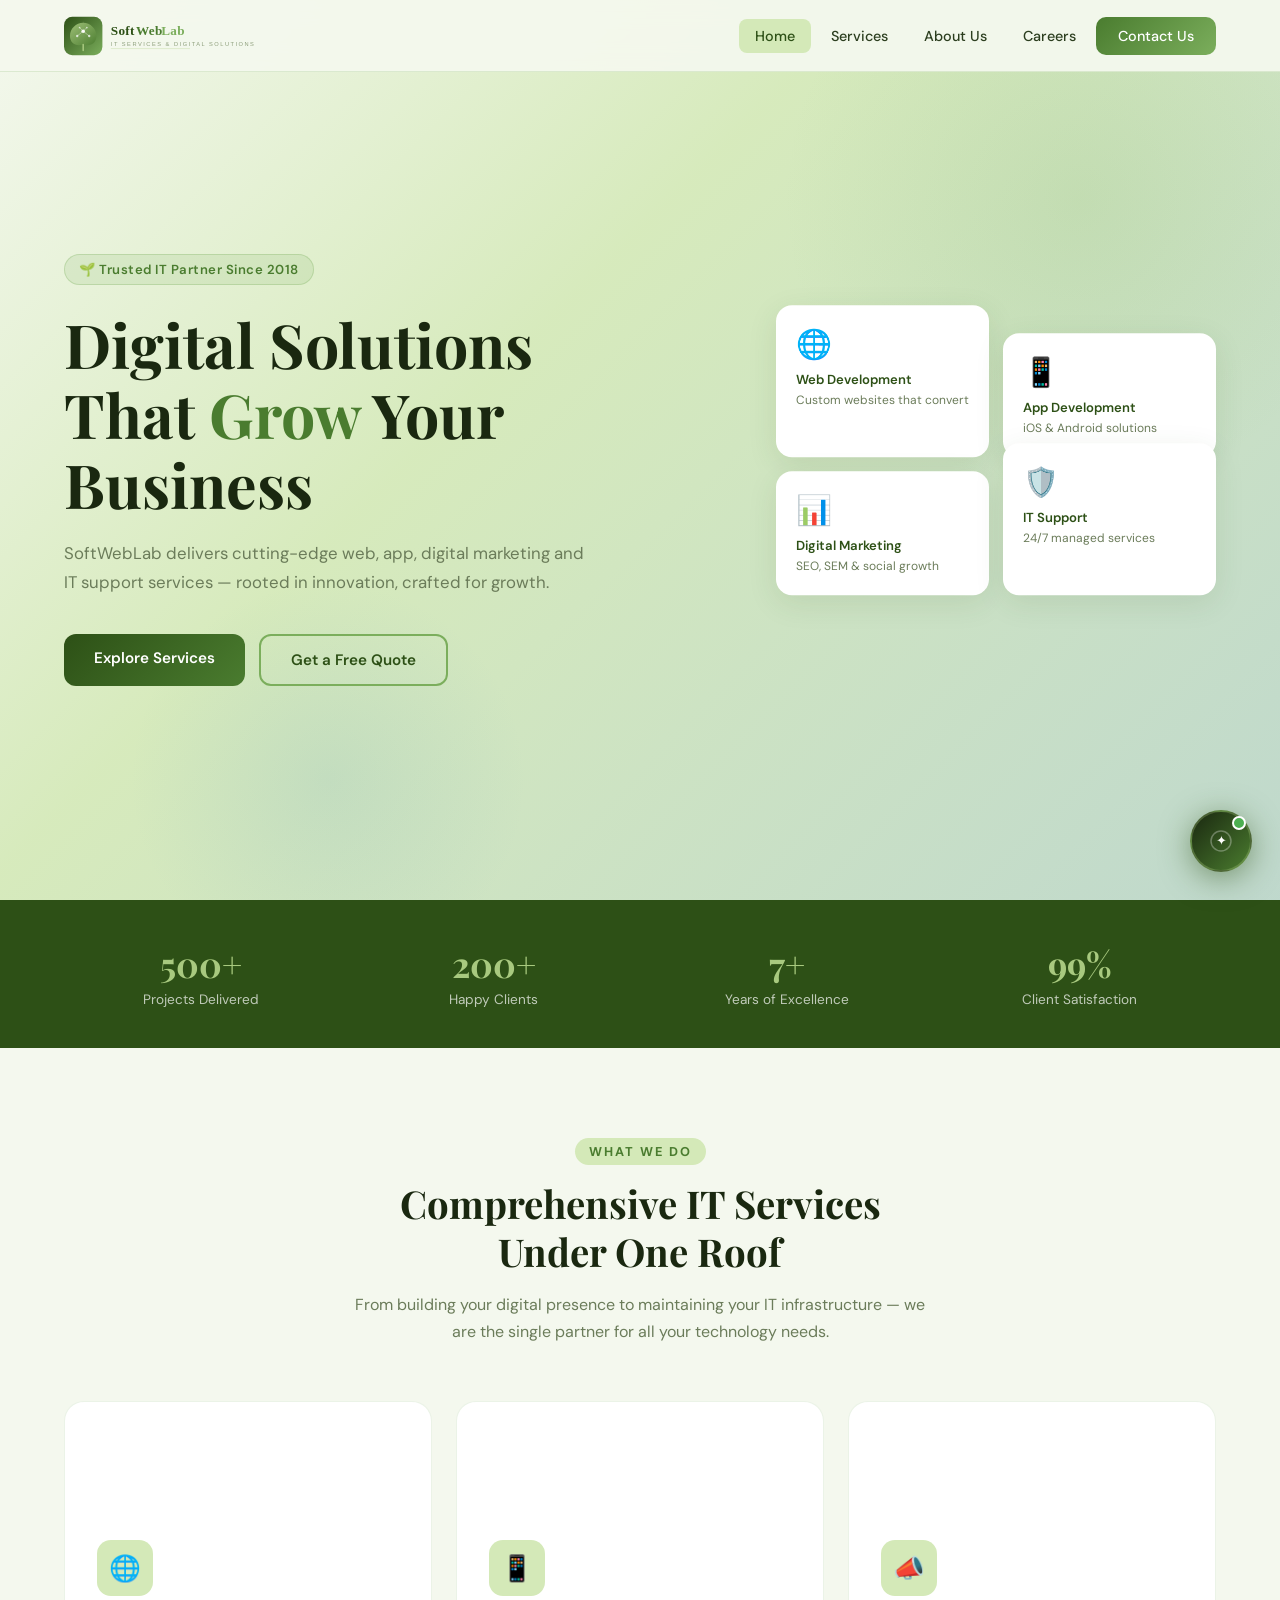
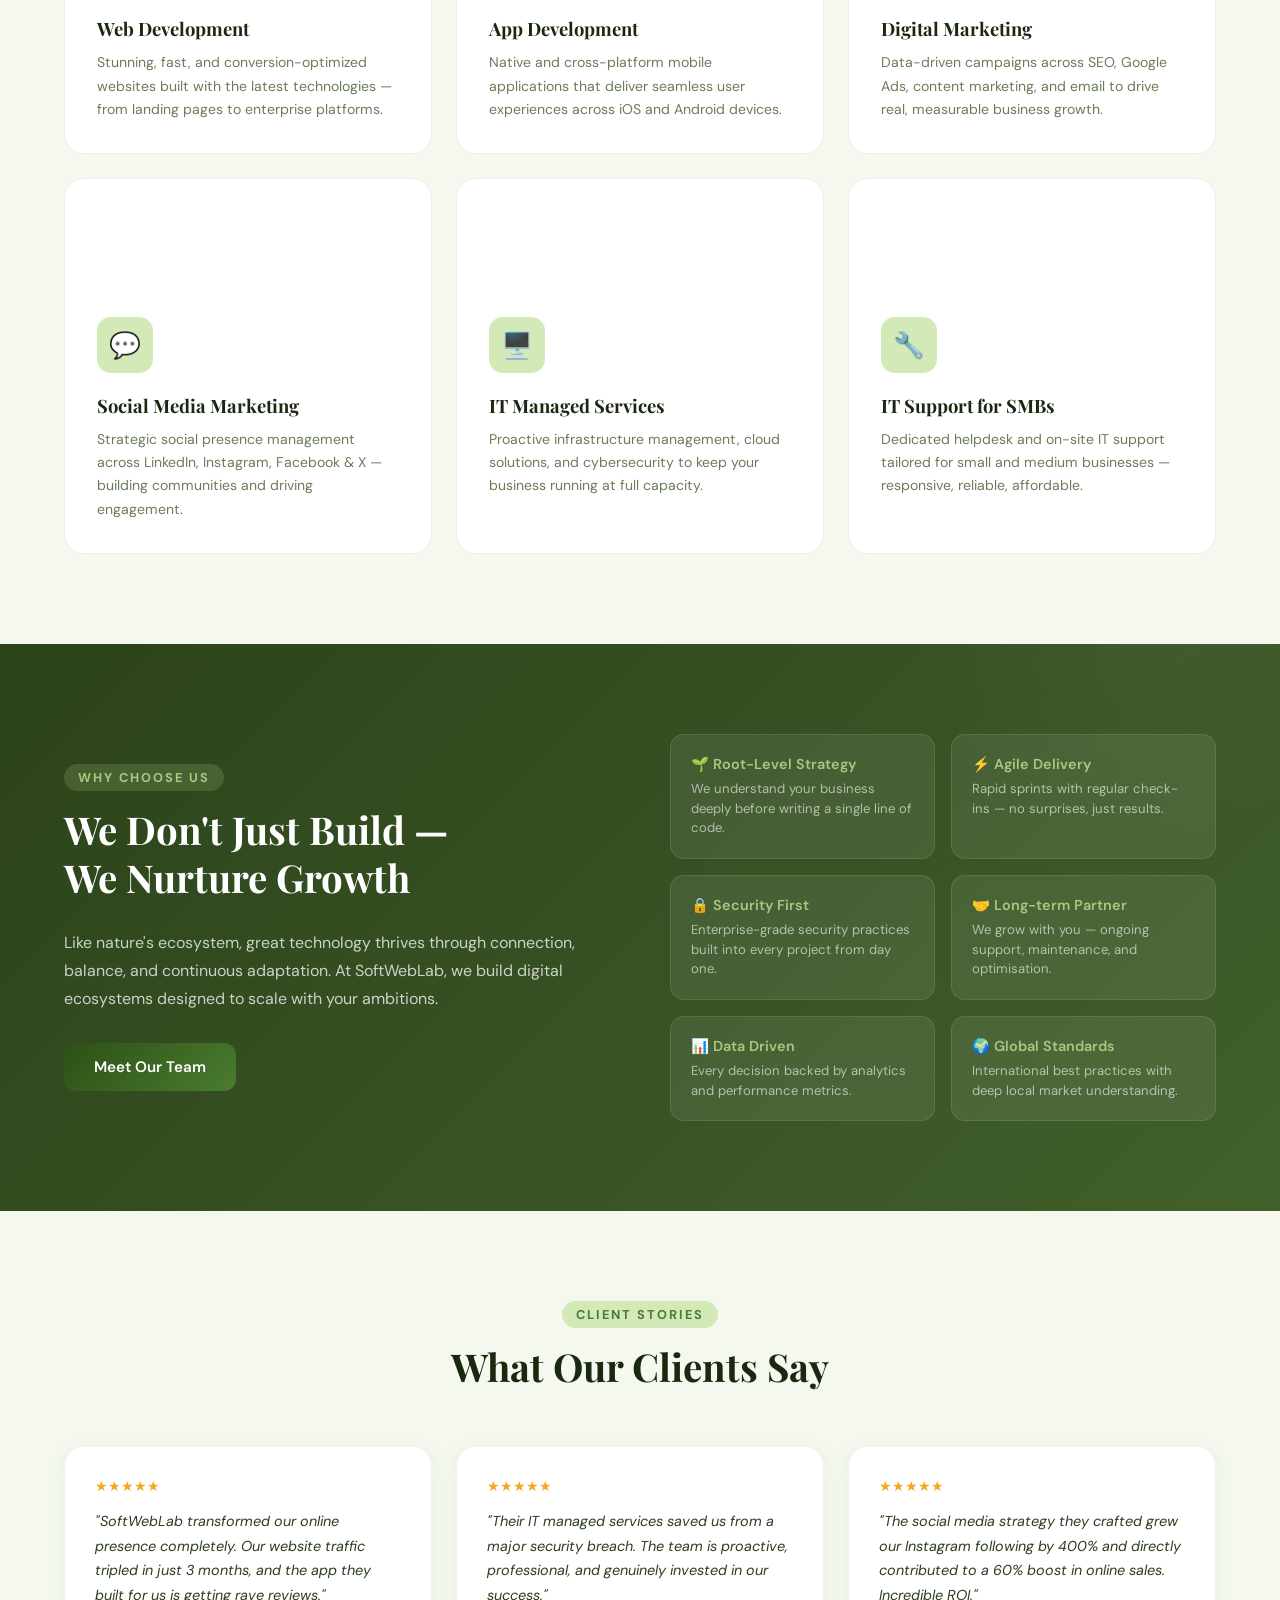
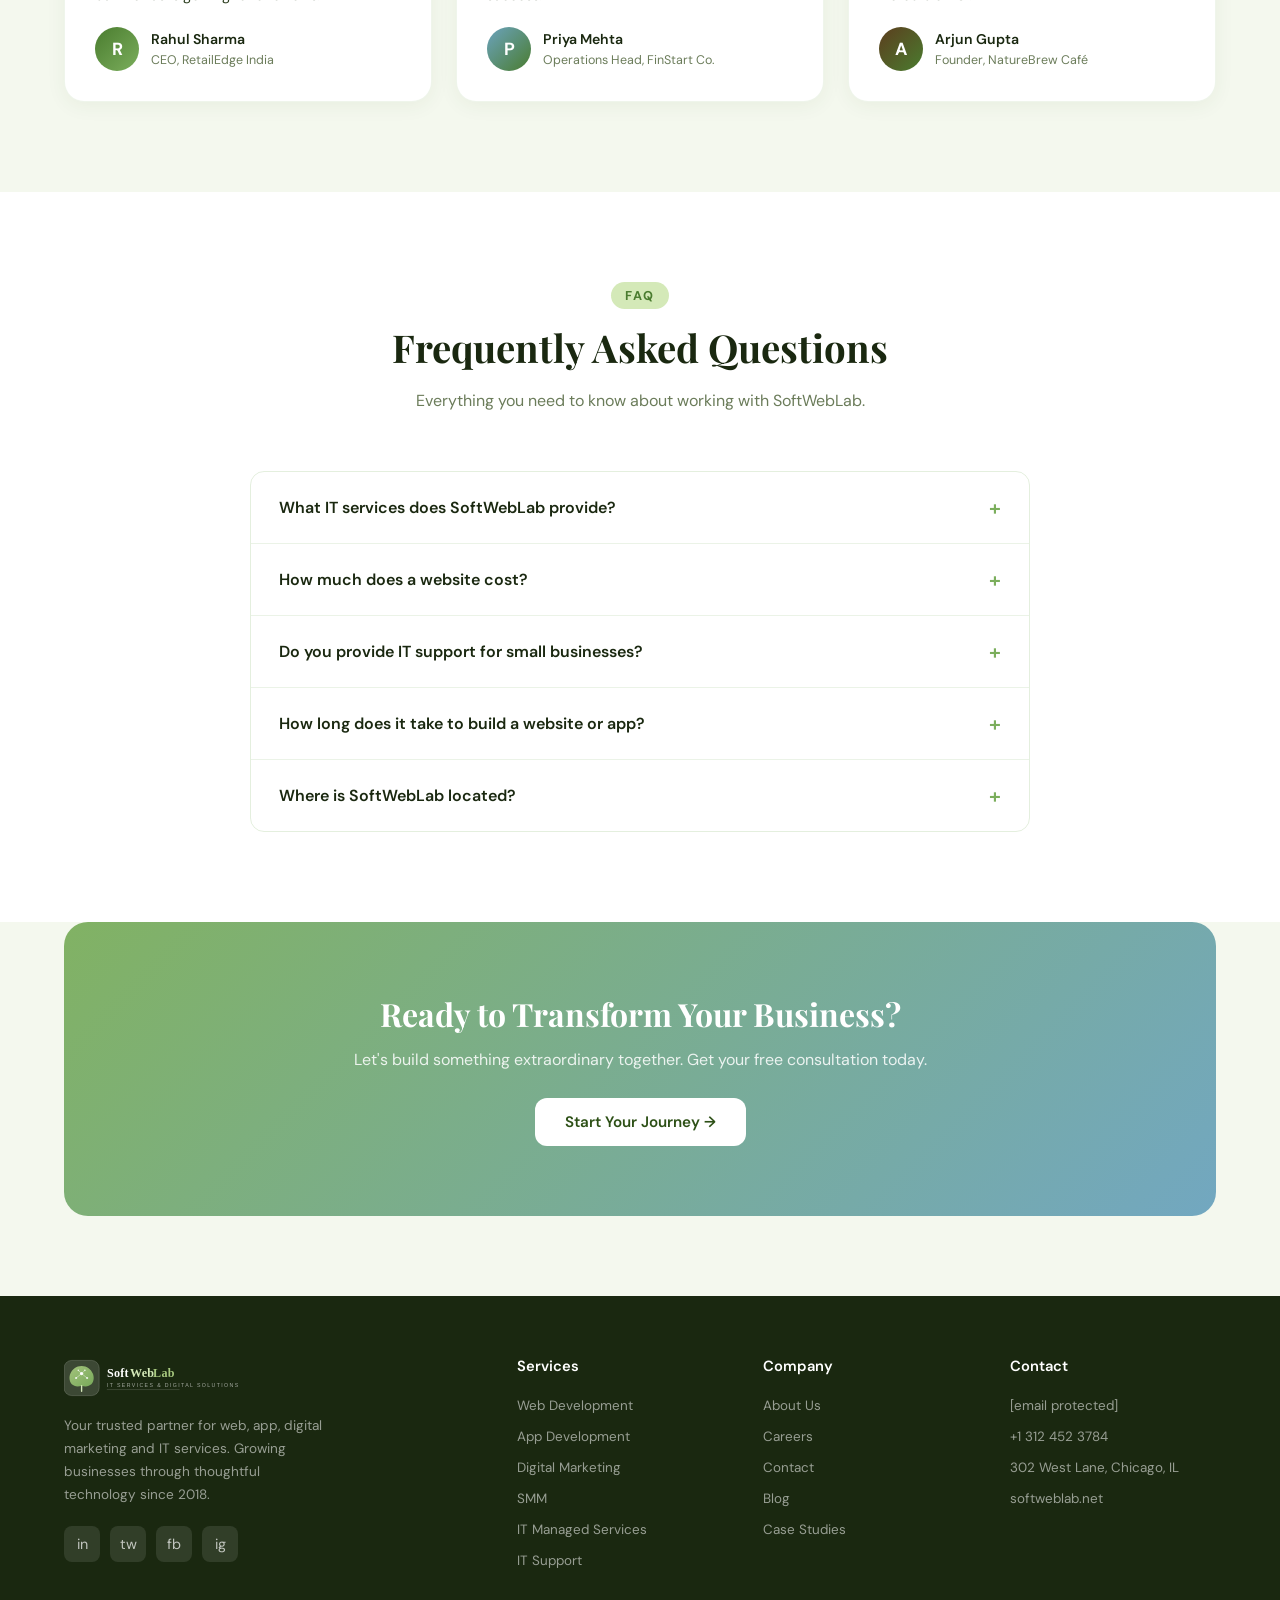
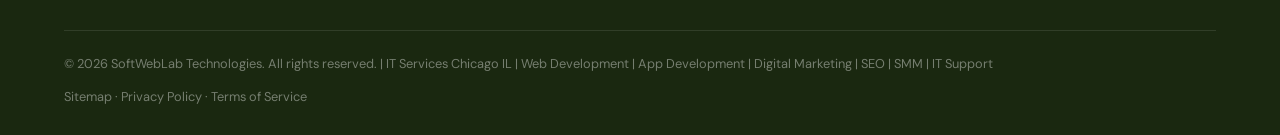
==== commit b6fc251f: "Added professional corporate images throughout website" ====
--- a/index.html
+++ b/index.html
@@ -285,7 +285,9 @@
   /* ========== HOME PAGE ========== */
   .hero {
     min-height: 100vh;
-    background: linear-gradient(160deg, #F4F8EE 0%, #D4E9B8 40%, #B8D4C8 100%);
+    background: 
+      linear-gradient(135deg, rgba(244,248,238,0.96) 0%, rgba(212,233,184,0.92) 40%, rgba(184,212,200,0.88) 100%),
+      url('https://images.unsplash.com/photo-1497366216548-37526070297c?w=1600&q=80&auto=format&fit=crop') center/cover no-repeat;
     display: flex;
     align-items: center;
     padding: 120px 5% 80px;
@@ -520,8 +522,15 @@
     position: relative;
     overflow: hidden;
     cursor: pointer;
-  }
-
+    padding-top: 0 !important;
+  }
+
+  .service-card-img {
+    transition: transform 0.4s ease;
+  }
+  .service-card:hover .service-card-img {
+    transform: scale(1.04);
+  }
   .service-card::before {
     content: '';
     position: absolute;
@@ -571,7 +580,9 @@
 
   /* Why Choose Us */
   .why-section {
-    background: linear-gradient(135deg, var(--forest) 0%, #3D6B20 100%);
+    background: 
+      linear-gradient(135deg, rgba(29,53,10,0.93) 0%, rgba(45,80,22,0.90) 100%),
+      url('https://images.unsplash.com/photo-1522071820081-009f0129c71c?w=1600&q=80&auto=format&fit=crop') center/cover no-repeat;
     padding: 90px 5%;
     position: relative;
     overflow: hidden;
@@ -774,7 +785,9 @@
   }
 
   .process-section {
-    background: var(--forest);
+    background:
+      linear-gradient(135deg, rgba(26,40,16,0.94) 0%, rgba(45,80,22,0.91) 100%),
+      url('https://images.unsplash.com/photo-1553877522-43269d4ea984?w=1600&q=80&auto=format&fit=crop') center/cover no-repeat;
     padding: 80px 5%;
   }
 
@@ -1588,31 +1601,37 @@
     </div>
     <div class="services-grid">
       <div class="service-card" data-page="services">
+        <div class="service-card-img" style="background:url('https://images.unsplash.com/photo-1547658719-da2b51169166?w=600&q=80&auto=format&fit=crop') center/cover;height:150px;border-radius:12px;margin:-32px -32px 20px -32px;"></div>
         <div class="service-icon">🌐</div>
         <h3>Web Development</h3>
         <p>Stunning, fast, and conversion-optimized websites built with the latest technologies — from landing pages to enterprise platforms.</p>
       </div>
       <div class="service-card" data-page="services">
+        <div class="service-card-img" style="background:url('https://images.unsplash.com/photo-1512941937669-90a1b58e7e9c?w=600&q=80&auto=format&fit=crop') center/cover;height:150px;border-radius:12px;margin:-32px -32px 20px -32px;"></div>
         <div class="service-icon">📱</div>
         <h3>App Development</h3>
         <p>Native and cross-platform mobile applications that deliver seamless user experiences across iOS and Android devices.</p>
       </div>
       <div class="service-card" data-page="services">
+        <div class="service-card-img" style="background:url('https://images.unsplash.com/photo-1460925895917-afdab827c52f?w=600&q=80&auto=format&fit=crop') center/cover;height:150px;border-radius:12px;margin:-32px -32px 20px -32px;"></div>
         <div class="service-icon">📣</div>
         <h3>Digital Marketing</h3>
         <p>Data-driven campaigns across SEO, Google Ads, content marketing, and email to drive real, measurable business growth.</p>
       </div>
       <div class="service-card" data-page="services">
+        <div class="service-card-img" style="background:url('https://images.unsplash.com/photo-1611162617213-7d7a39e9b1d7?w=600&q=80&auto=format&fit=crop') center/cover;height:150px;border-radius:12px;margin:-32px -32px 20px -32px;"></div>
         <div class="service-icon">💬</div>
         <h3>Social Media Marketing</h3>
         <p>Strategic social presence management across LinkedIn, Instagram, Facebook & X — building communities and driving engagement.</p>
       </div>
       <div class="service-card" data-page="services">
+        <div class="service-card-img" style="background:url('https://images.unsplash.com/photo-1558494949-ef010cbdcc31?w=600&q=80&auto=format&fit=crop') center/cover;height:150px;border-radius:12px;margin:-32px -32px 20px -32px;"></div>
         <div class="service-icon">🖥️</div>
         <h3>IT Managed Services</h3>
         <p>Proactive infrastructure management, cloud solutions, and cybersecurity to keep your business running at full capacity.</p>
       </div>
       <div class="service-card" data-page="services">
+        <div class="service-card-img" style="background:url('https://images.unsplash.com/photo-1600880292203-757bb62b4baf?w=600&q=80&auto=format&fit=crop') center/cover;height:150px;border-radius:12px;margin:-32px -32px 20px -32px;"></div>
         <div class="service-icon">🔧</div>
         <h3>IT Support for SMBs</h3>
         <p>Dedicated helpdesk and on-site IT support tailored for small and medium businesses — responsive, reliable, affordable.</p>
@@ -1707,7 +1726,7 @@
     </div>
   </section>
 
-  <div class="cta-banner">
+  <div class="cta-banner" style="background: linear-gradient(135deg, rgba(123,174,92,0.95), rgba(107,163,190,0.95)), url('https://images.unsplash.com/photo-1497366811353-6870744d04b2?w=1200&q=80&auto=format&fit=crop') center/cover no-repeat;">
     <h2>Ready to Transform Your Business?</h2>
     <p>Let's build something extraordinary together. Get your free consultation today.</p>
     <a class="btn-primary" data-page="contact" style="cursor:pointer;">Start Your Journey →</a>
@@ -1803,7 +1822,7 @@
 <!-- ===== ABOUT US PAGE ===== -->
 <div id="page-about" class="page" role="main">
 
-  <section class="about-hero">
+  <section class="about-hero" style="background: linear-gradient(160deg, rgba(232,245,216,0.97) 0%, rgba(197,219,168,0.94) 60%, rgba(184,212,200,0.92) 100%), url('https://images.unsplash.com/photo-1552664730-d307ca884978?w=1600&q=80&auto=format&fit=crop') center/cover no-repeat;">
     <div class="about-intro">
       <div>
         <span class="section-label">About SoftWebLab</span>
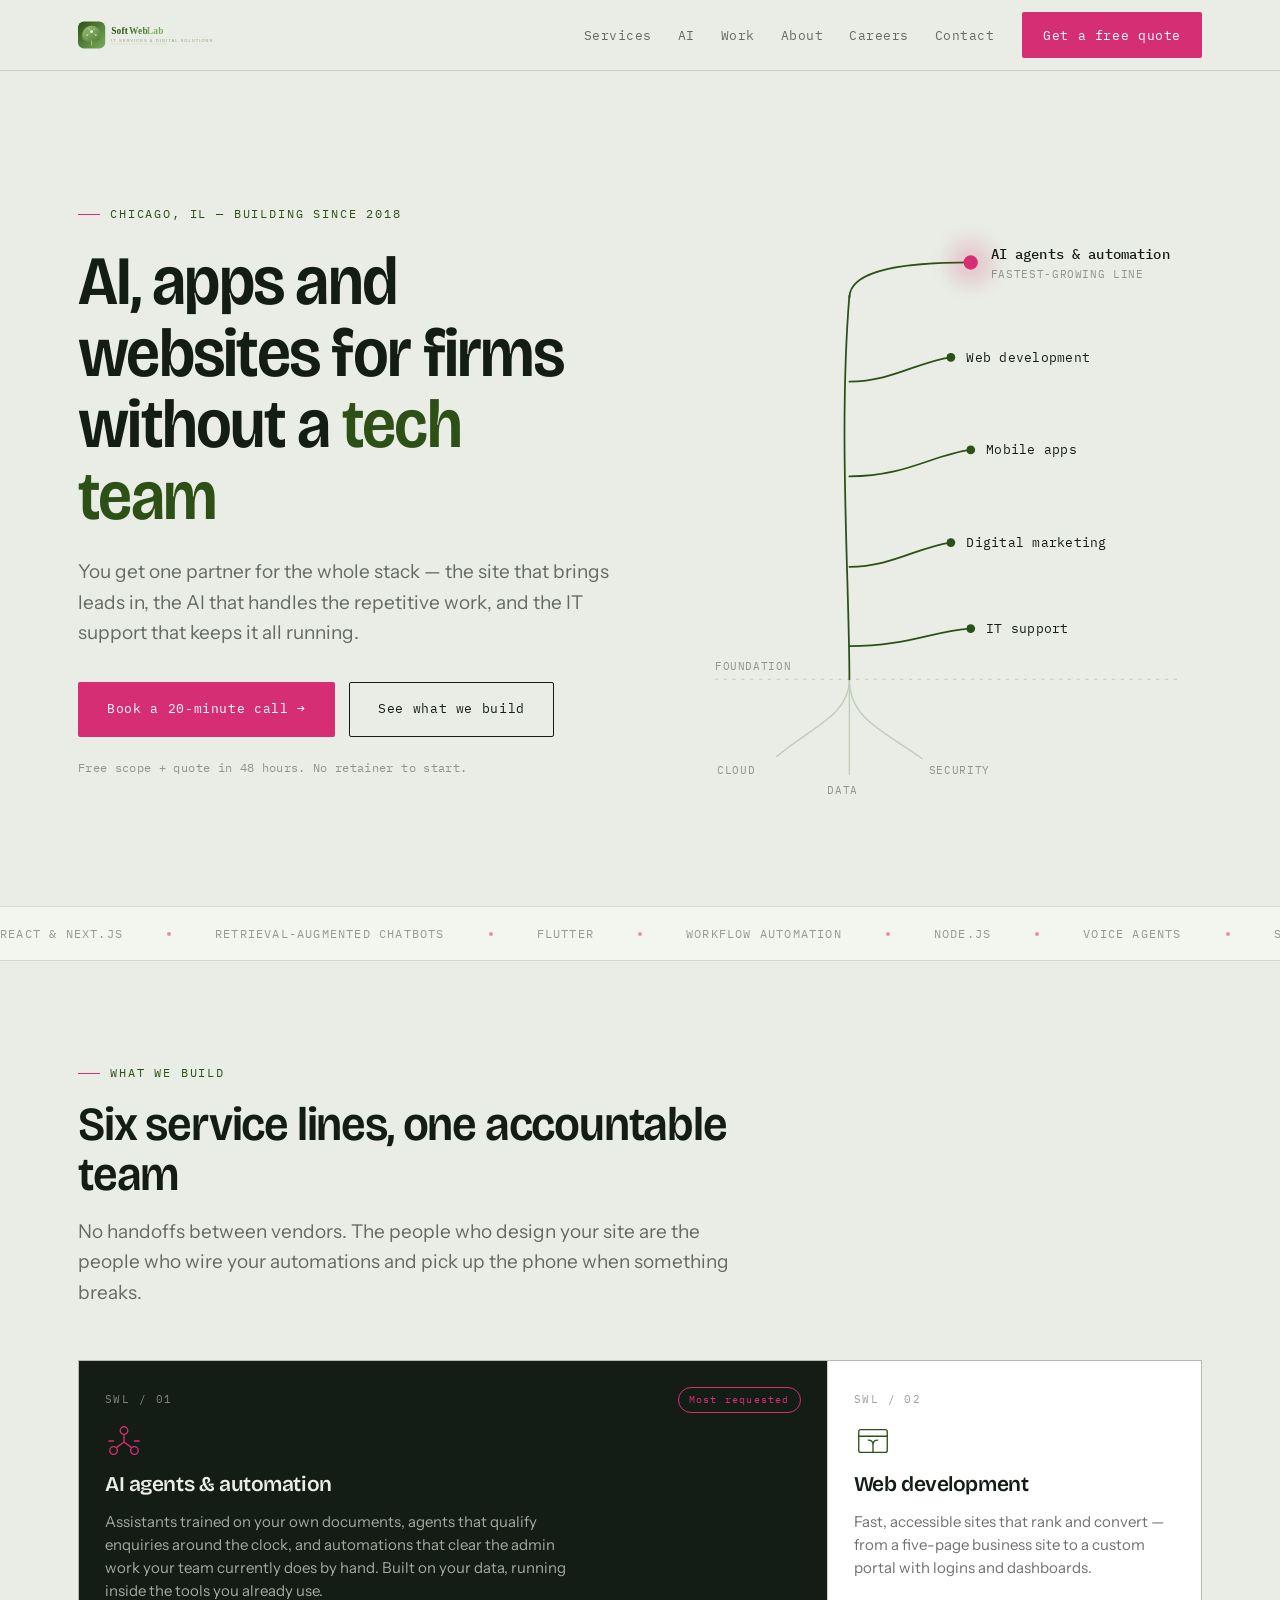
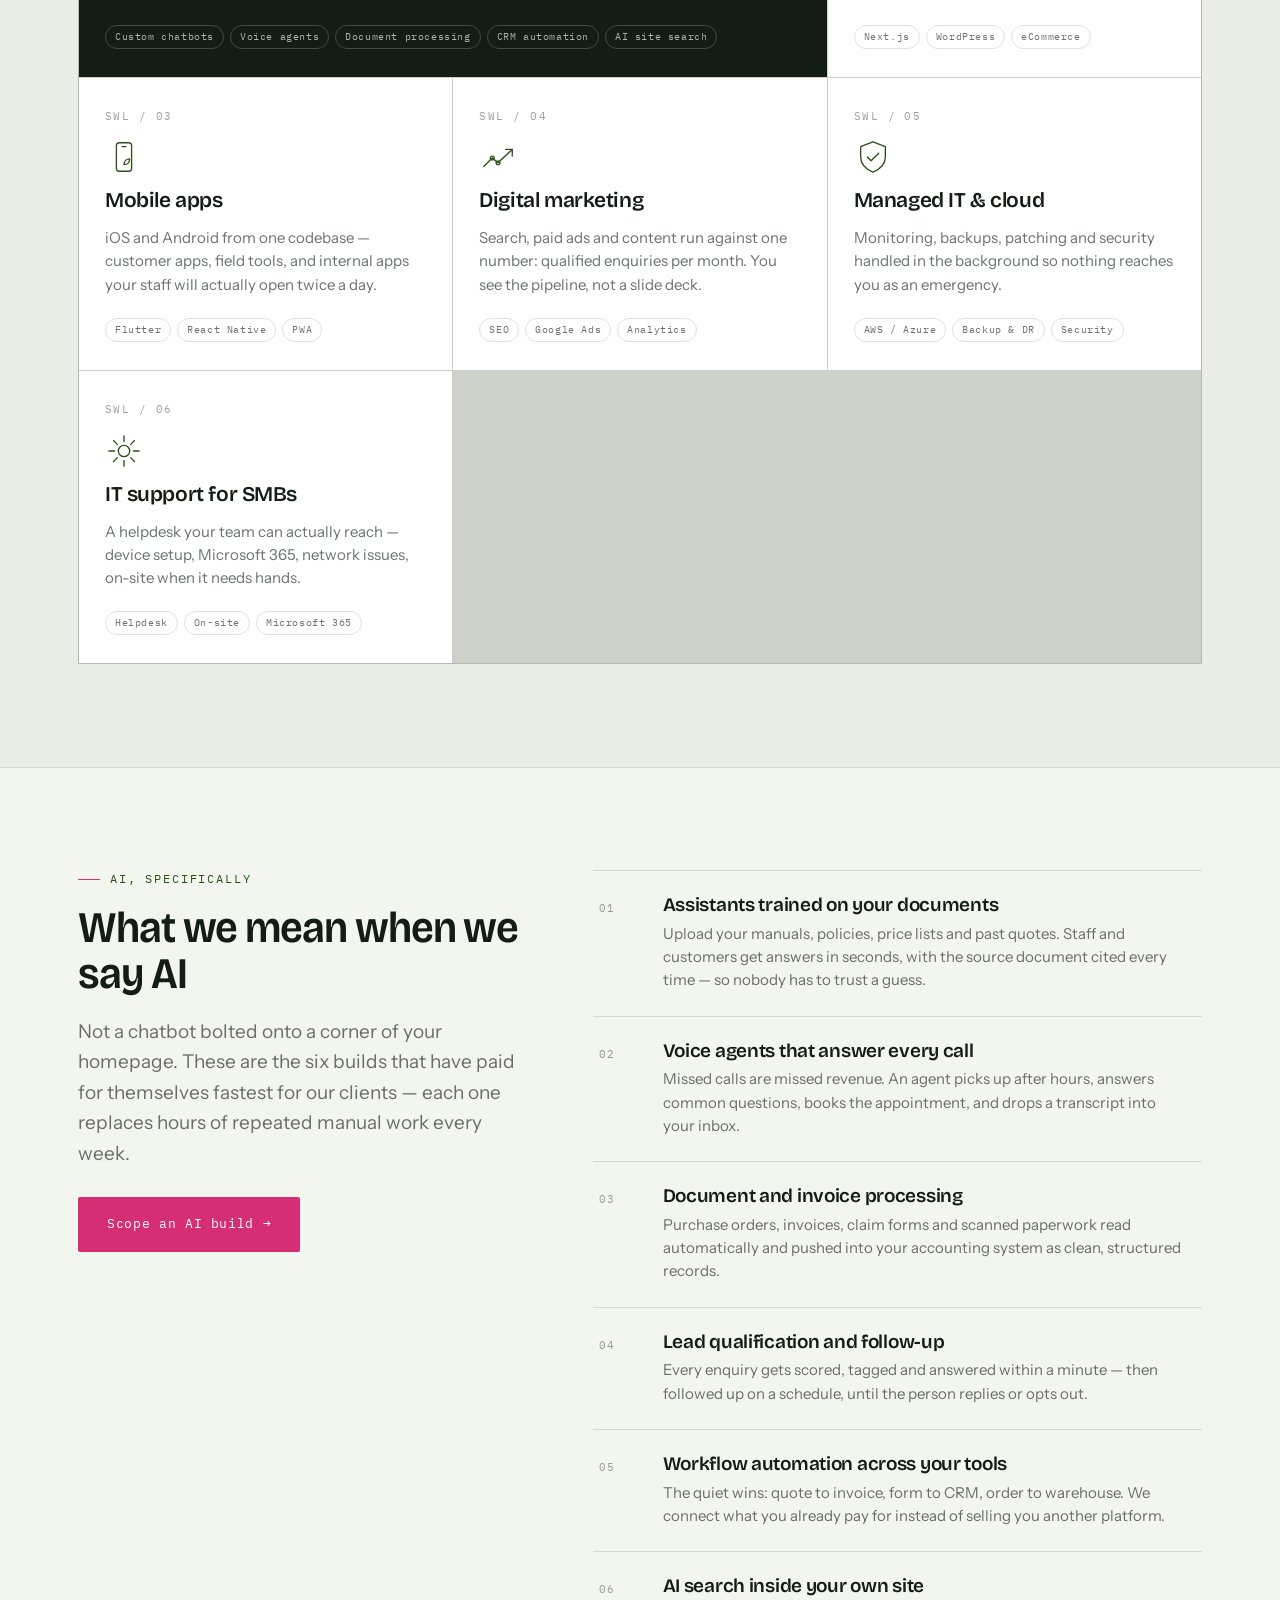
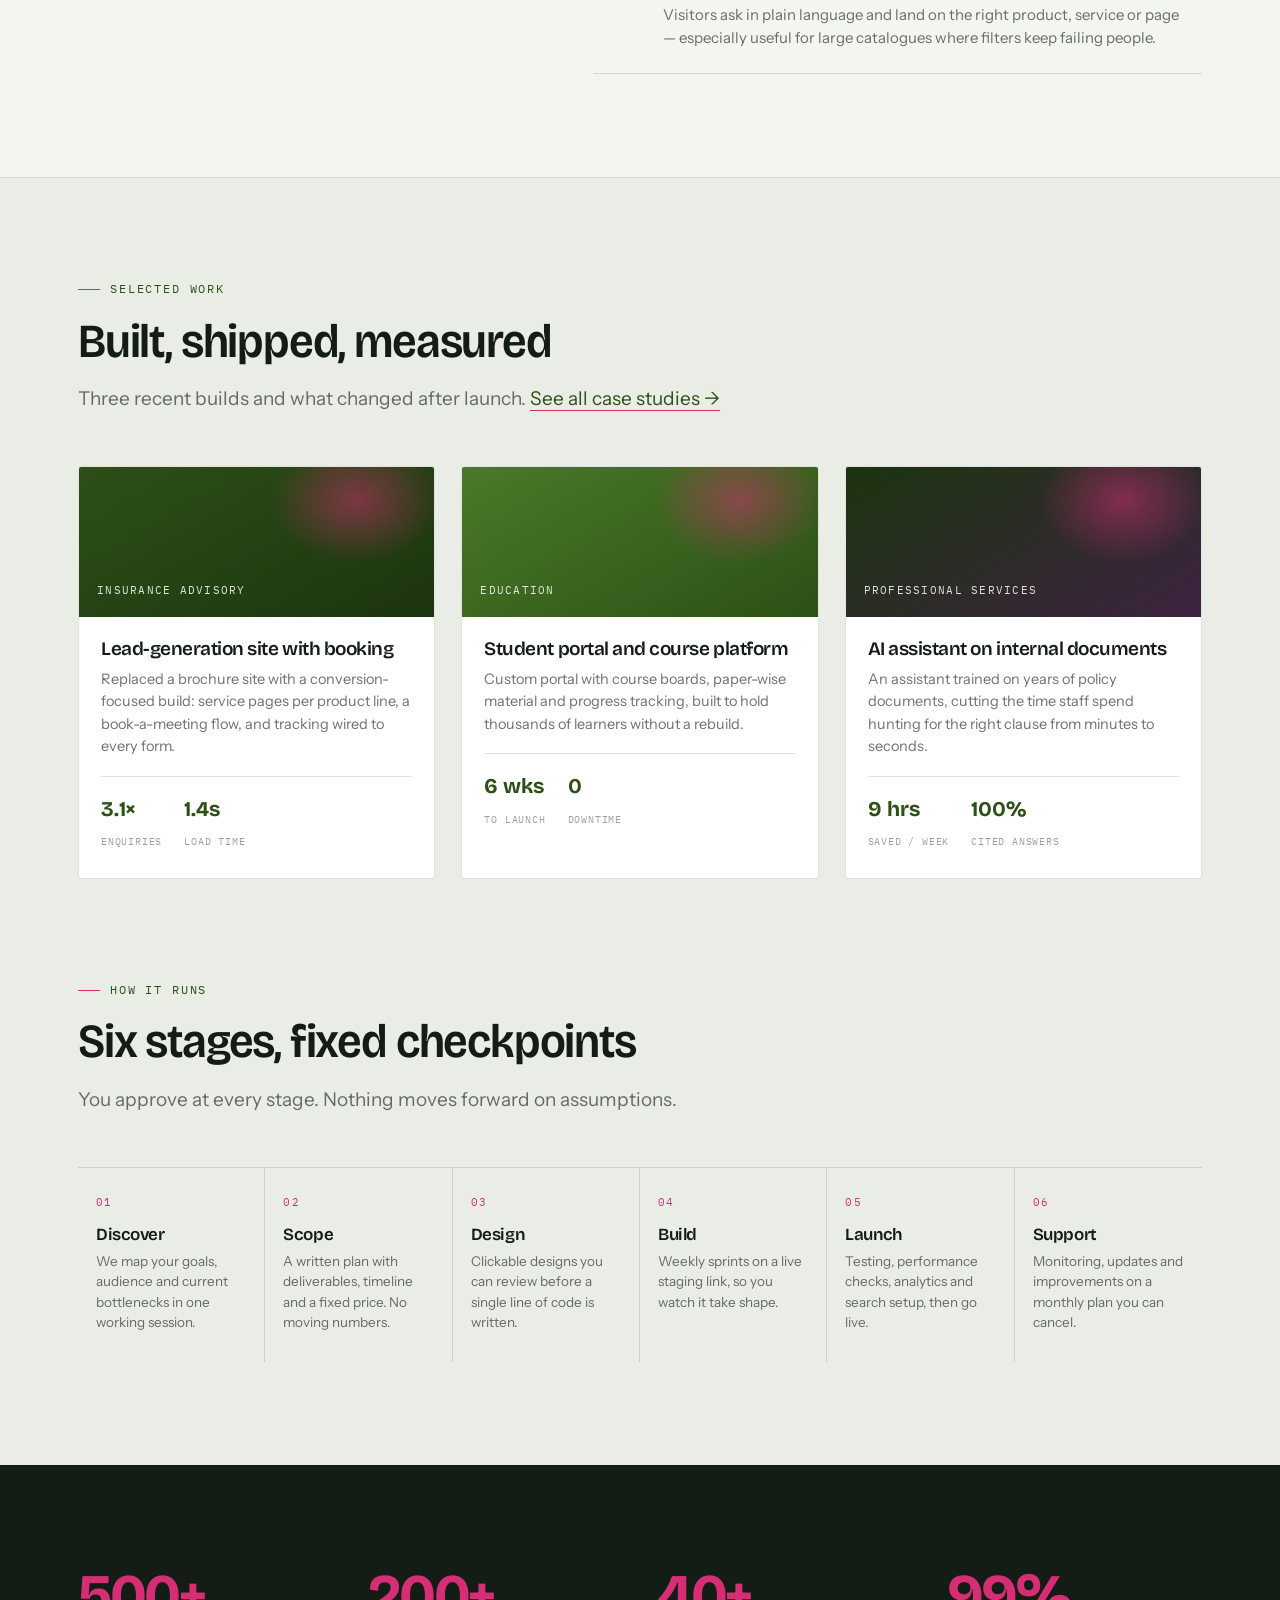
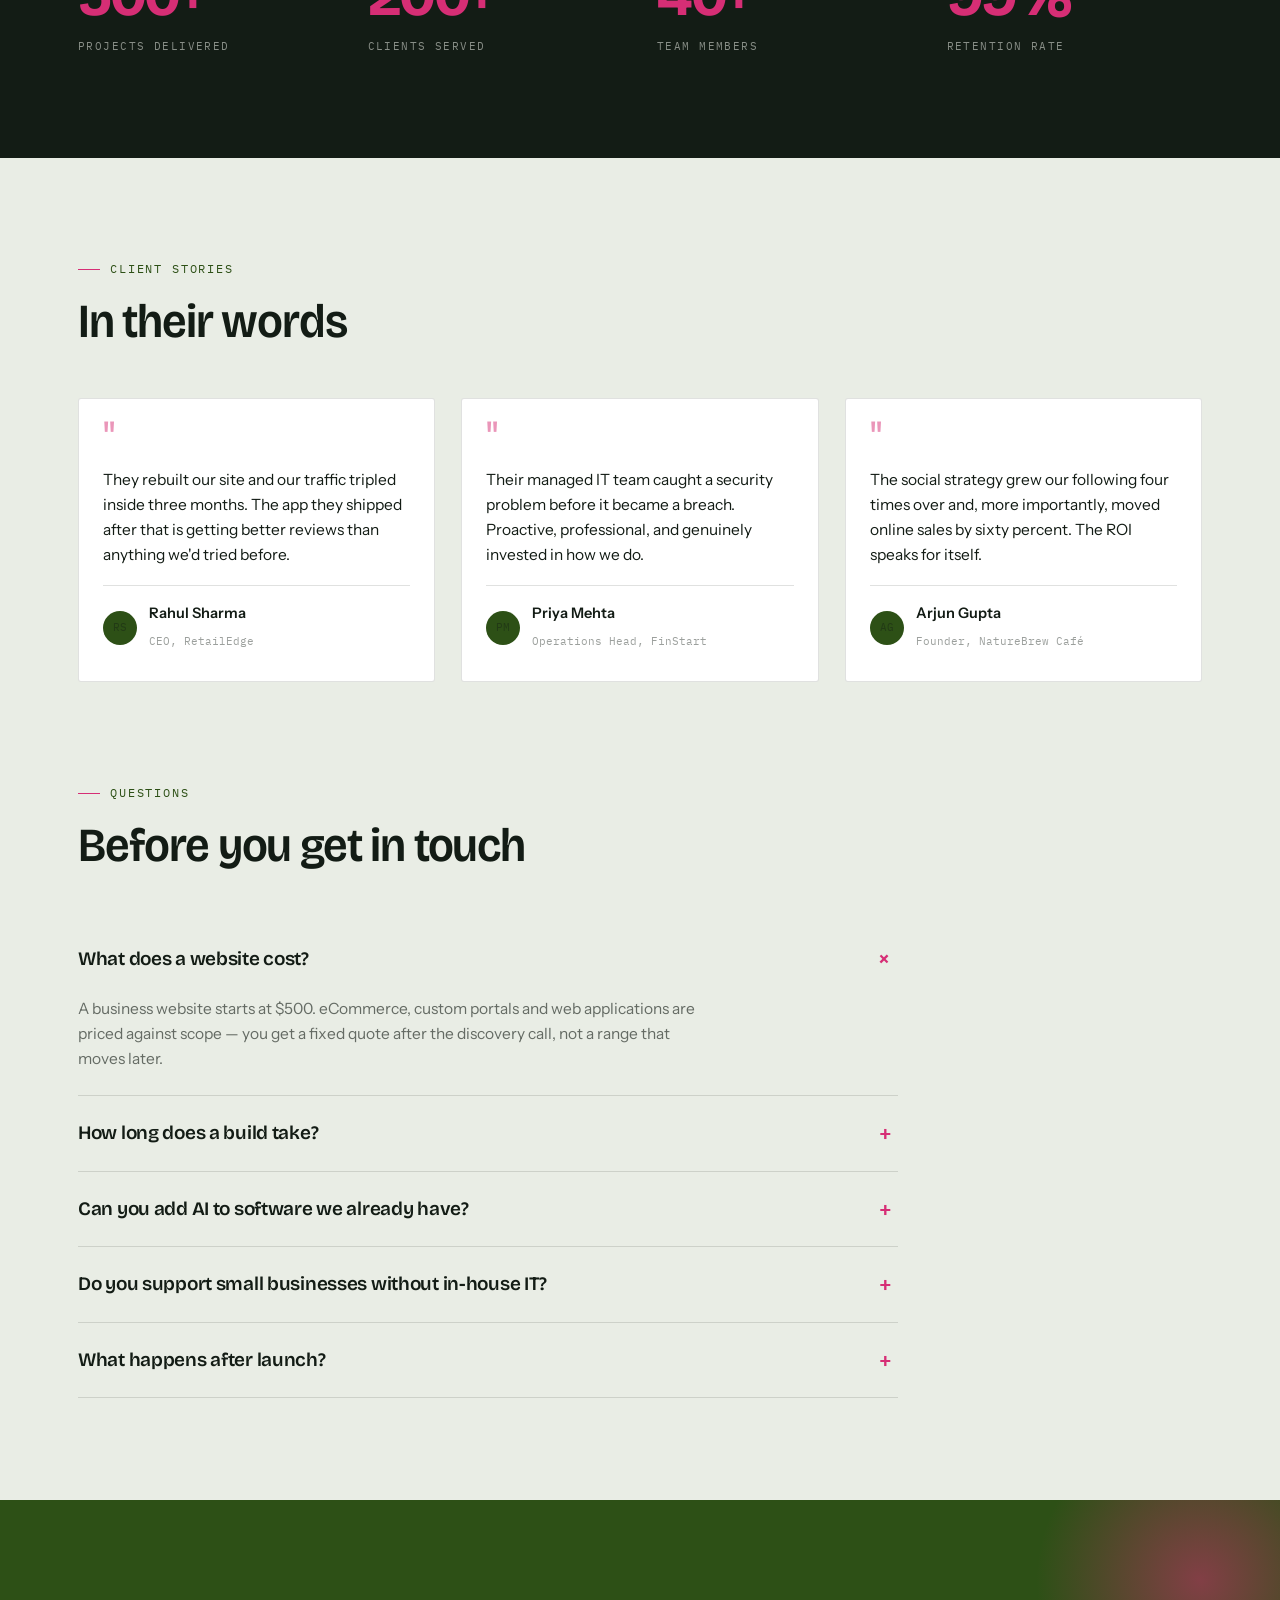
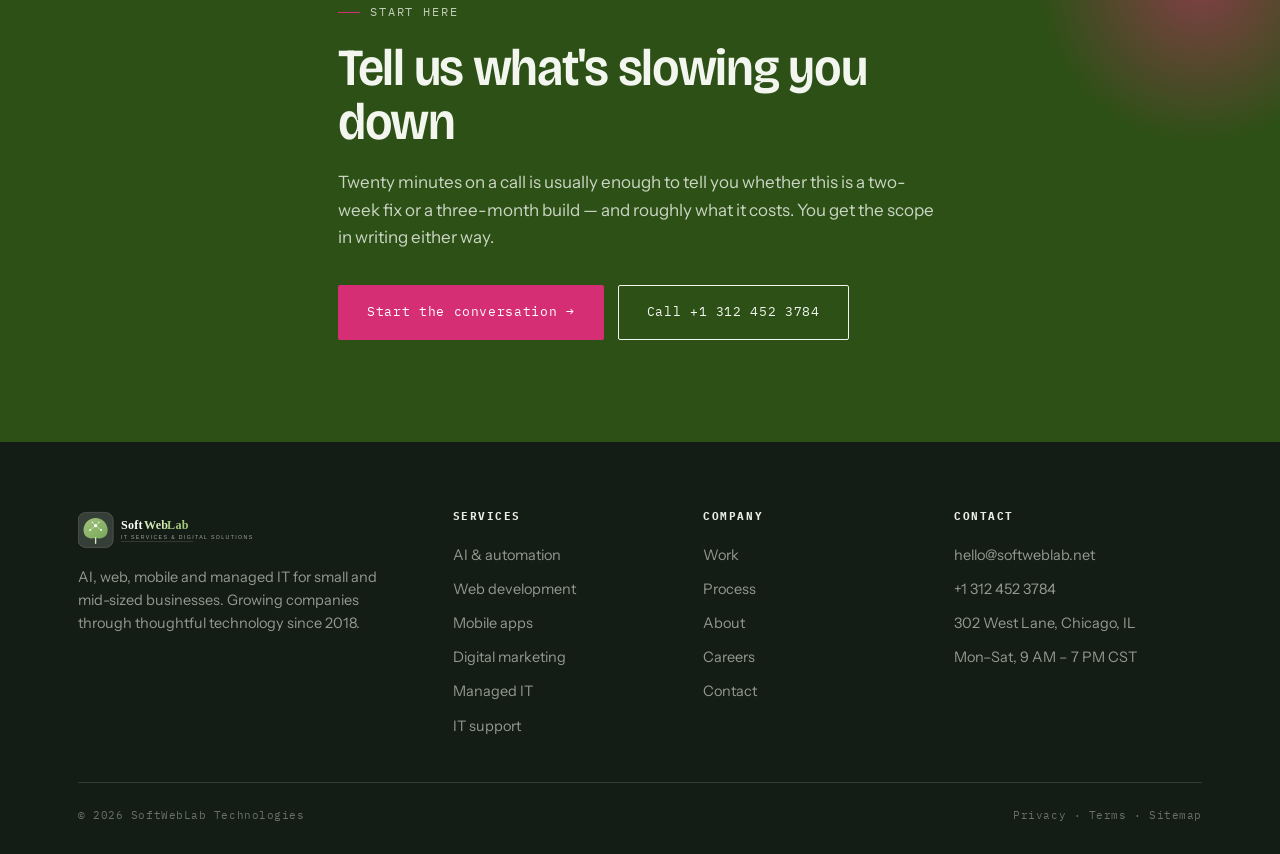
==== commit d11a0624: "Rebuild site as multi-page redesign with merged SEO Replace the single-page index.html with a six-pa" ====
--- a/index.html
+++ b/index.html
@@ -1,16 +1,15 @@
 <!DOCTYPE html>
 <html lang="en">
 <head>
-<meta charset="UTF-8">
-<meta name="viewport" content="width=device-width, initial-scale=1.0">
+<meta charset="utf-8">
+<meta name="viewport" content="width=device-width, initial-scale=1">
 
 <!-- ✅ PRIMARY SEO TAGS -->
-<title>SoftWebLab | IT Services, Web & App Development, Digital Marketing – Chicago, IL</title>
-<meta name="description" content="SoftWebLab is a leading IT services company in Chicago offering web development, mobile app development, digital marketing, SMM, IT managed services and IT support for small businesses. Call +1 312 452 3784.">
+<title>SoftWebLab — AI, apps and websites for businesses without a tech team</title>
+<meta name="description" content="SoftWebLab builds AI agents, websites, mobile apps and managed IT for small and mid-sized businesses. Chicago, IL.">
 <meta name="keywords" content="IT services Chicago, web development Chicago, app development, digital marketing Chicago, social media marketing, IT support small business, managed IT services, SEO services Chicago, SoftWebLab">
 <meta name="author" content="SoftWebLab Technologies">
 <meta name="robots" content="index, follow">
-<meta http-equiv="Cache-Control" content="no-cache, no-store, must-revalidate">
 <meta name="googlebot" content="index, follow">
 <link rel="canonical" href="https://www.softweblab.net/">
 
@@ -35,6 +34,9 @@
 <meta name="geo.placename" content="Chicago, Illinois">
 <meta name="geo.position" content="41.8827;-87.6233">
 <meta name="ICBM" content="41.8827, -87.6233">
+
+<meta name="theme-color" content="#2D5016">
+<link rel="icon" type="image/svg+xml" href="softweblab-logo.svg">
 
 <!-- ✅ SCHEMA.org STRUCTURED DATA (JSON-LD) -->
 <script type="application/ld+json">
@@ -95,2347 +97,538 @@
 }
 </script>
 
-<!-- ✅ BREADCRUMB SCHEMA -->
-<script type="application/ld+json">
-{
-  "@context": "https://schema.org",
-  "@type": "BreadcrumbList",
-  "itemListElement": [
-    {"@type": "ListItem", "position": 1, "name": "Home", "item": "https://www.softweblab.net/"},
-    {"@type": "ListItem", "position": 2, "name": "Services", "item": "https://www.softweblab.net/services"},
-    {"@type": "ListItem", "position": 3, "name": "About Us", "item": "https://www.softweblab.net/about"},
-    {"@type": "ListItem", "position": 4, "name": "Careers", "item": "https://www.softweblab.net/careers"},
-    {"@type": "ListItem", "position": 5, "name": "Contact", "item": "https://www.softweblab.net/contact"}
-  ]
-}
-</script>
-
-<!-- ✅ FAQ SCHEMA (boosts Google rich snippets) -->
-<script type="application/ld+json">
-{
-  "@context": "https://schema.org",
-  "@type": "FAQPage",
-  "mainEntity": [
-    {
-      "@type": "Question",
-      "name": "What IT services does SoftWebLab offer?",
-      "acceptedAnswer": {
-        "@type": "Answer",
-        "text": "SoftWebLab offers web development, mobile app development, digital marketing, social media marketing (SMM), IT managed services, and IT support for small businesses in Chicago, IL."
-      }
-    },
-    {
-      "@type": "Question",
-      "name": "Where is SoftWebLab located?",
-      "acceptedAnswer": {
-        "@type": "Answer",
-        "text": "SoftWebLab is located at 302 West Lane, Chicago, IL. We serve clients locally and remotely across the United States."
-      }
-    },
-    {
-      "@type": "Question",
-      "name": "How much does a website cost at SoftWebLab?",
-      "acceptedAnswer": {
-        "@type": "Answer",
-        "text": "Website development starts at $500 for a basic business website. E-commerce and custom enterprise platforms are quoted based on project requirements. Contact us for a free estimate."
-      }
-    },
-    {
-      "@type": "Question",
-      "name": "Does SoftWebLab provide IT support for small businesses?",
-      "acceptedAnswer": {
-        "@type": "Answer",
-        "text": "Yes, SoftWebLab provides dedicated IT support for small and medium businesses including helpdesk support, hardware setup, Office 365, network management and on-site visits."
-      }
-    }
-  ]
-}
-</script>
-
-<!-- ✅ PERFORMANCE & ACCESSIBILITY -->
-<meta name="theme-color" content="#2D5016">
-<link rel="icon" type="image/svg+xml" href="softweblab-logo.svg">
-<meta name="msapplication-TileColor" content="#2D5016">
 <link rel="preconnect" href="https://fonts.googleapis.com">
 <link rel="preconnect" href="https://fonts.gstatic.com" crossorigin>
-<link href="https://fonts.googleapis.com/css2?family=Playfair+Display:wght@400;600;700&family=DM+Sans:wght@300;400;500;600&display=swap" rel="stylesheet">
-<style>
-  :root {
-    --forest: #2D5016;
-    --moss: #4A7C2F;
-    --sage: #7BAE5C;
-    --mint: #A8C97F;
-    --dew: #D4E9B8;
-    --cream: #F4F8EE;
-    --bark: #5C3D1E;
-    --stone: #8B9E7A;
-    --sky: #B8D4C8;
-    --water: #6BA3BE;
-    --white: #FFFFFF;
-    --dark: #1A2810;
-    --text: #2C3E1F;
-    --muted: #6B7C5A;
-  }
-
-  * { margin: 0; padding: 0; box-sizing: border-box; }
-
-  body {
-    font-family: 'DM Sans', sans-serif;
-    background: var(--cream);
-    color: var(--text);
-    overflow-x: hidden;
-  }
-
-  /* ========== NAVBAR ========== */
-  nav {
-    position: fixed;
-    top: 0; left: 0; right: 0;
-    z-index: 1000;
-    background: rgba(244, 248, 238, 0.95);
-    backdrop-filter: blur(12px);
-    border-bottom: 1px solid rgba(123, 174, 92, 0.2);
-    padding: 0 5%;
-    display: flex;
-    align-items: center;
-    justify-content: space-between;
-    height: 72px;
-    transition: box-shadow 0.3s;
-  }
-
-  nav.scrolled { box-shadow: 0 4px 30px rgba(45,80,22,0.12); }
-
-  .logo {
-    display: flex;
-    align-items: center;
-    gap: 10px;
-    text-decoration: none;
-  }
-
-  .logo-icon {
-    width: 40px; height: 40px;
-    background: linear-gradient(135deg, var(--moss), var(--sage));
-    border-radius: 10px;
-    display: flex;
-    align-items: center;
-    justify-content: center;
-    font-size: 20px;
-  }
-
-  .logo-text {
-    font-family: 'Playfair Display', serif;
-    font-size: 1.4rem;
-    font-weight: 700;
-    color: var(--forest);
-  }
-
-  .logo-text span { color: var(--sage); }
-
-  .nav-links {
-    display: flex;
-    align-items: center;
-    gap: 4px;
-    list-style: none;
-  }
-
-  .nav-links li a {
-    text-decoration: none;
-    color: var(--text);
-    font-size: 0.9rem;
-    font-weight: 500;
-    padding: 8px 16px;
-    border-radius: 8px;
-    transition: all 0.2s;
-    cursor: pointer;
-  }
-
-  .nav-links li a:hover,
-  .nav-links li a.active {
-    background: var(--dew);
-    color: var(--forest);
-  }
-
-  .nav-cta {
-    background: linear-gradient(135deg, var(--moss), var(--sage)) !important;
-    color: white !important;
-    padding: 10px 22px !important;
-    border-radius: 10px !important;
-  }
-
-  .nav-cta:hover { opacity: 0.9; transform: translateY(-1px); }
-
-  .hamburger {
-    display: none;
-    flex-direction: column;
-    gap: 5px;
-    cursor: pointer;
-    padding: 5px;
-  }
-
-  .hamburger span {
-    width: 24px; height: 2px;
-    background: var(--forest);
-    border-radius: 2px;
-    transition: 0.3s;
-  }
-
-  /* ========== PAGES ========== */
-  .page { display: none; }
-  .page.active { display: block; }
-
-  /* ========== HOME PAGE ========== */
-  .hero {
-    min-height: 100vh;
-    background: 
-      linear-gradient(135deg, rgba(244,248,238,0.96) 0%, rgba(212,233,184,0.92) 40%, rgba(184,212,200,0.88) 100%),
-      url('https://images.unsplash.com/photo-1497366216548-37526070297c?w=1600&q=80&auto=format&fit=crop') center/cover no-repeat;
-    display: flex;
-    align-items: center;
-    padding: 120px 5% 80px;
-    position: relative;
-    overflow: hidden;
-  }
-
-  .hero::before {
-    content: '';
-    position: absolute;
-    top: -100px; right: -100px;
-    width: 600px; height: 600px;
-    background: radial-gradient(circle, rgba(123,174,92,0.15) 0%, transparent 70%);
-    border-radius: 50%;
-  }
-
-  .hero::after {
-    content: '';
-    position: absolute;
-    bottom: -80px; left: 10%;
-    width: 400px; height: 400px;
-    background: radial-gradient(circle, rgba(107,163,190,0.15) 0%, transparent 70%);
-    border-radius: 50%;
-  }
-
-  .hero-content {
-    max-width: 600px;
-    z-index: 2;
-    animation: fadeInUp 0.8s ease forwards;
-  }
-
-  .hero-badge {
-    display: inline-flex;
-    align-items: center;
-    gap: 8px;
-    background: rgba(123,174,92,0.15);
-    border: 1px solid rgba(123,174,92,0.3);
-    color: var(--moss);
-    padding: 6px 14px;
-    border-radius: 50px;
-    font-size: 0.82rem;
-    font-weight: 600;
-    margin-bottom: 24px;
-    letter-spacing: 0.5px;
-  }
-
-  .hero h1 {
-    font-family: 'Playfair Display', serif;
-    font-size: clamp(2.4rem, 5vw, 3.8rem);
-    font-weight: 700;
-    line-height: 1.15;
-    color: var(--dark);
-    margin-bottom: 20px;
-  }
-
-  .hero h1 span {
-    color: var(--moss);
-    position: relative;
-  }
-
-  .hero p {
-    font-size: 1.05rem;
-    color: var(--muted);
-    line-height: 1.75;
-    margin-bottom: 36px;
-    max-width: 520px;
-  }
-
-  .hero-btns {
-    display: flex;
-    gap: 14px;
-    flex-wrap: wrap;
-  }
-
-  .btn-primary {
-    background: linear-gradient(135deg, var(--forest), var(--moss));
-    color: white;
-    padding: 14px 30px;
-    border-radius: 12px;
-    border: none;
-    font-size: 0.95rem;
-    font-weight: 600;
-    cursor: pointer;
-    transition: all 0.3s;
-    text-decoration: none;
-    display: inline-block;
-  }
-
-  .btn-primary:hover {
-    transform: translateY(-2px);
-    box-shadow: 0 8px 25px rgba(45,80,22,0.3);
-  }
-
-  .btn-outline {
-    background: transparent;
-    color: var(--forest);
-    padding: 14px 30px;
-    border-radius: 12px;
-    border: 2px solid var(--sage);
-    font-size: 0.95rem;
-    font-weight: 600;
-    cursor: pointer;
-    transition: all 0.3s;
-    text-decoration: none;
-    display: inline-block;
-  }
-
-  .btn-outline:hover {
-    background: var(--dew);
-    transform: translateY(-2px);
-  }
-
-  .hero-visual {
-    position: absolute;
-    right: 5%;
-    top: 50%;
-    transform: translateY(-50%);
-    display: grid;
-    grid-template-columns: 1fr 1fr;
-    gap: 14px;
-    z-index: 2;
-    animation: fadeInRight 1s ease forwards;
-  }
-
-  .hero-card {
-    background: white;
-    border-radius: 16px;
-    padding: 20px;
-    box-shadow: 0 8px 30px rgba(45,80,22,0.1);
-    min-width: 160px;
-    transition: transform 0.3s;
-  }
-
-  .hero-card:hover { transform: translateY(-4px); }
-
-  .hero-card:nth-child(2) { margin-top: 28px; }
-  .hero-card:nth-child(4) { margin-top: -28px; }
-
-  .hero-card-icon {
-    font-size: 1.8rem;
-    margin-bottom: 8px;
-  }
-
-  .hero-card h4 {
-    font-size: 0.82rem;
-    font-weight: 600;
-    color: var(--forest);
-    margin-bottom: 4px;
-  }
-
-  .hero-card p {
-    font-size: 0.75rem;
-    color: var(--muted);
-    margin: 0;
-    line-height: 1.4;
-  }
-
-  /* Stats */
-  .stats-bar {
-    background: var(--forest);
-    padding: 40px 5%;
-    display: grid;
-    grid-template-columns: repeat(4, 1fr);
-    gap: 20px;
-    text-align: center;
-  }
-
-  .stat-item {}
-  .stat-item h3 {
-    font-family: 'Playfair Display', serif;
-    font-size: 2.2rem;
-    color: var(--mint);
-    font-weight: 700;
-  }
-  .stat-item p {
-    color: rgba(255,255,255,0.7);
-    font-size: 0.85rem;
-    margin-top: 4px;
-  }
-
-  /* Services Preview */
-  .section {
-    padding: 90px 5%;
-  }
-
-  .section-header {
-    text-align: center;
-    margin-bottom: 56px;
-  }
-
-  .section-label {
-    display: inline-block;
-    color: var(--moss);
-    font-size: 0.8rem;
-    font-weight: 700;
-    letter-spacing: 2px;
-    text-transform: uppercase;
-    margin-bottom: 14px;
-    padding: 5px 14px;
-    background: var(--dew);
-    border-radius: 50px;
-  }
-
-  .section-title {
-    font-family: 'Playfair Display', serif;
-    font-size: clamp(1.8rem, 3vw, 2.6rem);
-    color: var(--dark);
-    margin-bottom: 16px;
-    line-height: 1.25;
-  }
-
-  .section-sub {
-    color: var(--muted);
-    max-width: 580px;
-    margin: 0 auto;
-    line-height: 1.7;
-    font-size: 1rem;
-  }
-
-  .services-grid {
-    display: grid;
-    grid-template-columns: repeat(auto-fit, minmax(280px, 1fr));
-    gap: 24px;
-  }
-
-  .service-card {
-    background: white;
-    border-radius: 20px;
-    padding: 32px;
-    border: 1px solid rgba(123,174,92,0.15);
-    transition: all 0.3s;
-    position: relative;
-    overflow: hidden;
-    cursor: pointer;
-    padding-top: 0 !important;
-  }
-
-  .service-card-img {
-    transition: transform 0.4s ease;
-  }
-  .service-card:hover .service-card-img {
-    transform: scale(1.04);
-  }
-  .service-card::before {
-    content: '';
-    position: absolute;
-    top: 0; left: 0; right: 0;
-    height: 4px;
-    background: linear-gradient(90deg, var(--moss), var(--sage));
-    transform: scaleX(0);
-    transition: transform 0.3s;
-  }
-
-  .service-card:hover {
-    transform: translateY(-6px);
-    box-shadow: 0 16px 50px rgba(45,80,22,0.12);
-    border-color: transparent;
-  }
-
-  .service-card:hover::before { transform: scaleX(1); }
-
-  .service-icon {
-    width: 56px; height: 56px;
-    background: var(--dew);
-    border-radius: 14px;
-    display: flex;
-    align-items: center;
-    justify-content: center;
-    font-size: 1.6rem;
-    margin-bottom: 20px;
-    transition: background 0.3s;
-  }
-
-  .service-card:hover .service-icon {
-    background: linear-gradient(135deg, var(--moss), var(--sage));
-  }
-
-  .service-card h3 {
-    font-family: 'Playfair Display', serif;
-    font-size: 1.15rem;
-    color: var(--dark);
-    margin-bottom: 10px;
-  }
-
-  .service-card p {
-    color: var(--muted);
-    font-size: 0.88rem;
-    line-height: 1.65;
-  }
-
-  /* Why Choose Us */
-  .why-section {
-    background: 
-      linear-gradient(135deg, rgba(29,53,10,0.93) 0%, rgba(45,80,22,0.90) 100%),
-      url('https://images.unsplash.com/photo-1522071820081-009f0129c71c?w=1600&q=80&auto=format&fit=crop') center/cover no-repeat;
-    padding: 90px 5%;
-    position: relative;
-    overflow: hidden;
-  }
-
-  .why-section::after {
-    content: '';
-    position: absolute;
-    top: -50%; right: -10%;
-    width: 500px; height: 500px;
-    background: radial-gradient(circle, rgba(255,255,255,0.04) 0%, transparent 70%);
-    border-radius: 50%;
-  }
-
-  .why-grid {
-    display: grid;
-    grid-template-columns: 1fr 1fr;
-    gap: 60px;
-    align-items: center;
-  }
-
-  .why-text .section-title { color: white; }
-  .why-text .section-label { background: rgba(168,201,127,0.2); color: var(--mint); }
-  .why-text p { color: rgba(255,255,255,0.75); line-height: 1.75; margin-bottom: 30px; }
-
-  .why-features {
-    display: grid;
-    grid-template-columns: 1fr 1fr;
-    gap: 16px;
-  }
-
-  .why-feature {
-    background: rgba(255,255,255,0.08);
-    border-radius: 14px;
-    padding: 20px;
-    border: 1px solid rgba(255,255,255,0.1);
-    transition: background 0.3s;
-  }
-
-  .why-feature:hover { background: rgba(255,255,255,0.14); }
-
-  .why-feature h4 {
-    color: var(--mint);
-    font-size: 0.9rem;
-    font-weight: 600;
-    margin-bottom: 6px;
-    display: flex;
-    align-items: center;
-    gap: 8px;
-  }
-
-  .why-feature p { color: rgba(255,255,255,0.6); font-size: 0.82rem; margin: 0; line-height: 1.5; }
-
-  /* Testimonials */
-  .testimonials {
-    background: var(--cream);
-    padding: 90px 5%;
-  }
-
-  .testimonials-grid {
-    display: grid;
-    grid-template-columns: repeat(auto-fit, minmax(300px, 1fr));
-    gap: 24px;
-  }
-
-  .testimonial-card {
-    background: white;
-    border-radius: 20px;
-    padding: 30px;
-    box-shadow: 0 4px 20px rgba(45,80,22,0.06);
-    border: 1px solid rgba(123,174,92,0.12);
-    transition: transform 0.3s;
-  }
-
-  .testimonial-card:hover { transform: translateY(-4px); }
-
-  .stars { color: #F4A822; font-size: 0.9rem; margin-bottom: 14px; }
-
-  .testimonial-card p {
-    color: var(--text);
-    font-size: 0.9rem;
-    line-height: 1.7;
-    margin-bottom: 20px;
-    font-style: italic;
-  }
-
-  .testimonial-author {
-    display: flex;
-    align-items: center;
-    gap: 12px;
-  }
-
-  .author-avatar {
-    width: 44px; height: 44px;
-    border-radius: 50%;
-    display: flex;
-    align-items: center;
-    justify-content: center;
-    font-size: 1.1rem;
-    font-weight: 700;
-    color: white;
-  }
-
-  .author-info h5 { font-size: 0.88rem; font-weight: 600; color: var(--dark); }
-  .author-info span { font-size: 0.78rem; color: var(--muted); }
-
-  /* CTA Banner */
-  .cta-banner {
-    background: linear-gradient(135deg, var(--sage), var(--water));
-    padding: 70px 5%;
-    text-align: center;
-    border-radius: 24px;
-    margin: 0 5% 80px;
-  }
-
-  .cta-banner h2 {
-    font-family: 'Playfair Display', serif;
-    font-size: 2rem;
-    color: white;
-    margin-bottom: 14px;
-  }
-
-  .cta-banner p {
-    color: rgba(255,255,255,0.85);
-    margin-bottom: 28px;
-    font-size: 1rem;
-  }
-
-  .cta-banner .btn-primary {
-    background: white;
-    color: var(--forest);
-  }
-
-  /* ========== SERVICES PAGE ========== */
-  .services-page-hero {
-    background: linear-gradient(135deg, var(--dew), var(--sky));
-    padding: 120px 5% 70px;
-    text-align: center;
-  }
-
-  .service-detail-grid {
-    display: grid;
-    grid-template-columns: repeat(auto-fit, minmax(340px, 1fr));
-    gap: 28px;
-    padding: 60px 5%;
-  }
-
-  .service-detail-card {
-    background: white;
-    border-radius: 22px;
-    padding: 38px;
-    box-shadow: 0 6px 24px rgba(45,80,22,0.08);
-    border: 1px solid rgba(123,174,92,0.12);
-    transition: all 0.3s;
-  }
-
-  .service-detail-card:hover {
-    transform: translateY(-6px);
-    box-shadow: 0 16px 50px rgba(45,80,22,0.15);
-  }
-
-  .service-detail-icon {
-    width: 64px; height: 64px;
-    background: linear-gradient(135deg, var(--dew), var(--mint));
-    border-radius: 16px;
-    display: flex;
-    align-items: center;
-    justify-content: center;
-    font-size: 1.8rem;
-    margin-bottom: 22px;
-  }
-
-  .service-detail-card h3 {
-    font-family: 'Playfair Display', serif;
-    font-size: 1.25rem;
-    color: var(--dark);
-    margin-bottom: 12px;
-  }
-
-  .service-detail-card p {
-    color: var(--muted);
-    font-size: 0.9rem;
-    line-height: 1.7;
-    margin-bottom: 20px;
-  }
-
-  .service-tags {
-    display: flex;
-    flex-wrap: wrap;
-    gap: 8px;
-  }
-
-  .tag {
-    background: var(--dew);
-    color: var(--moss);
-    font-size: 0.75rem;
-    font-weight: 600;
-    padding: 5px 12px;
-    border-radius: 50px;
-  }
-
-  .process-section {
-    background:
-      linear-gradient(135deg, rgba(26,40,16,0.94) 0%, rgba(45,80,22,0.91) 100%),
-      url('https://images.unsplash.com/photo-1553877522-43269d4ea984?w=1600&q=80&auto=format&fit=crop') center/cover no-repeat;
-    padding: 80px 5%;
-  }
-
-  .process-steps {
-    display: grid;
-    grid-template-columns: repeat(auto-fit, minmax(180px, 1fr));
-    gap: 20px;
-    margin-top: 40px;
-  }
-
-  .process-step {
-    text-align: center;
-    padding: 30px 20px;
-    border-radius: 16px;
-    background: rgba(255,255,255,0.07);
-    border: 1px solid rgba(255,255,255,0.1);
-    transition: background 0.3s;
-  }
-
-  .process-step:hover { background: rgba(255,255,255,0.13); }
-
-  .step-number {
-    font-family: 'Playfair Display', serif;
-    font-size: 2.5rem;
-    color: var(--mint);
-    font-weight: 700;
-    display: block;
-    margin-bottom: 10px;
-  }
-
-  .process-step h4 { color: white; font-size: 0.95rem; margin-bottom: 8px; }
-  .process-step p { color: rgba(255,255,255,0.6); font-size: 0.82rem; line-height: 1.5; }
-
-  /* ========== ABOUT US PAGE ========== */
-  .about-hero {
-    background: linear-gradient(160deg, var(--dew) 0%, #C8DEB0 60%, var(--sky) 100%);
-    padding: 120px 5% 70px;
-  }
-
-  .about-intro {
-    display: grid;
-    grid-template-columns: 1fr 1fr;
-    gap: 60px;
-    align-items: center;
-  }
-
-  .about-intro h1 {
-    font-family: 'Playfair Display', serif;
-    font-size: clamp(2rem, 4vw, 3rem);
-    color: var(--dark);
-    line-height: 1.2;
-    margin-bottom: 20px;
-  }
-
-  .about-intro p {
-    color: var(--muted);
-    line-height: 1.75;
-    margin-bottom: 16px;
-  }
-
-  .about-visual {
-    display: grid;
-    grid-template-columns: 1fr 1fr;
-    gap: 14px;
-  }
-
-  .about-stat-box {
-    background: white;
-    border-radius: 18px;
-    padding: 26px;
-    text-align: center;
-    box-shadow: 0 6px 20px rgba(45,80,22,0.1);
-    transition: transform 0.3s;
-  }
-
-  .about-stat-box:hover { transform: scale(1.03); }
-  .about-stat-box:nth-child(2) { margin-top: 20px; }
-  .about-stat-box:nth-child(4) { margin-top: -20px; }
-
-  .about-stat-box h3 {
-    font-family: 'Playfair Display', serif;
-    font-size: 2rem;
-    color: var(--moss);
-    font-weight: 700;
-  }
-
-  .about-stat-box p { color: var(--muted); font-size: 0.8rem; margin-top: 4px; }
-
-  .mission-vision {
-    padding: 80px 5%;
-    display: grid;
-    grid-template-columns: 1fr 1fr;
-    gap: 30px;
-  }
-
-  .mv-card {
-    border-radius: 22px;
-    padding: 40px;
-  }
-
-  .mv-card.mission {
-    background: linear-gradient(135deg, var(--forest), #3D6B20);
-  }
-
-  .mv-card.vision {
-    background: linear-gradient(135deg, var(--water), var(--moss));
-  }
-
-  .mv-card h2 {
-    font-family: 'Playfair Display', serif;
-    font-size: 1.6rem;
-    color: white;
-    margin-bottom: 16px;
-  }
-
-  .mv-card p { color: rgba(255,255,255,0.8); line-height: 1.75; }
-
-  .team-section { padding: 80px 5%; background: var(--cream); }
-
-  .team-grid {
-    display: grid;
-    grid-template-columns: repeat(auto-fit, minmax(220px, 1fr));
-    gap: 24px;
-    margin-top: 40px;
-  }
-
-  .team-card {
-    background: white;
-    border-radius: 20px;
-    padding: 30px;
-    text-align: center;
-    box-shadow: 0 4px 20px rgba(45,80,22,0.07);
-    border: 1px solid rgba(123,174,92,0.12);
-    transition: all 0.3s;
-  }
-
-  .team-card:hover {
-    transform: translateY(-5px);
-    box-shadow: 0 14px 40px rgba(45,80,22,0.15);
-  }
-
-  .team-avatar {
-    width: 80px; height: 80px;
-    border-radius: 50%;
-    margin: 0 auto 16px;
-    display: flex;
-    align-items: center;
-    justify-content: center;
-    font-size: 2rem;
-    font-weight: 700;
-    color: white;
-  }
-
-  .team-card h4 { font-size: 1rem; font-weight: 600; color: var(--dark); margin-bottom: 6px; }
-  .team-card span { color: var(--moss); font-size: 0.82rem; font-weight: 600; display: block; margin-bottom: 10px; }
-  .team-card p { color: var(--muted); font-size: 0.8rem; line-height: 1.5; }
-
-  /* ========== CAREERS PAGE ========== */
-  .careers-hero {
-    background: linear-gradient(135deg, var(--dew), #C5DBA8);
-    padding: 120px 5% 70px;
-    text-align: center;
-  }
-
-  .culture-section {
-    padding: 80px 5%;
-    display: grid;
-    grid-template-columns: repeat(auto-fit, minmax(240px, 1fr));
-    gap: 24px;
-  }
-
-  .culture-card {
-    text-align: center;
-    padding: 36px 28px;
-    background: white;
-    border-radius: 20px;
-    box-shadow: 0 4px 20px rgba(45,80,22,0.07);
-    border: 1px solid rgba(123,174,92,0.1);
-    transition: transform 0.3s;
-  }
-
-  .culture-card:hover { transform: translateY(-4px); }
-
-  .culture-card .icon { font-size: 2.5rem; margin-bottom: 16px; }
-
-  .culture-card h3 {
-    font-family: 'Playfair Display', serif;
-    font-size: 1.1rem;
-    color: var(--dark);
-    margin-bottom: 10px;
-  }
-
-  .culture-card p { color: var(--muted); font-size: 0.86rem; line-height: 1.65; }
-
-  .openings-section { padding: 60px 5%; background: var(--cream); }
-
-  .job-card {
-    background: white;
-    border-radius: 16px;
-    padding: 28px 32px;
-    margin-bottom: 16px;
-    border: 1px solid rgba(123,174,92,0.15);
-    display: flex;
-    justify-content: space-between;
-    align-items: center;
-    transition: all 0.3s;
-    gap: 20px;
-  }
-
-  .job-card:hover {
-    border-color: var(--sage);
-    box-shadow: 0 6px 24px rgba(45,80,22,0.1);
-    transform: translateX(4px);
-  }
-
-  .job-info h3 { font-size: 1rem; font-weight: 600; color: var(--dark); margin-bottom: 6px; }
-  .job-meta { display: flex; gap: 12px; flex-wrap: wrap; }
-  .job-meta span {
-    font-size: 0.78rem;
-    color: var(--muted);
-    display: flex;
-    align-items: center;
-    gap: 4px;
-  }
-
-  .job-badge {
-    background: var(--dew);
-    color: var(--moss);
-    font-size: 0.75rem;
-    font-weight: 600;
-    padding: 5px 12px;
-    border-radius: 50px;
-    white-space: nowrap;
-  }
-
-  .apply-btn {
-    background: linear-gradient(135deg, var(--moss), var(--sage));
-    color: white;
-    border: none;
-    padding: 10px 22px;
-    border-radius: 10px;
-    font-size: 0.85rem;
-    font-weight: 600;
-    cursor: pointer;
-    transition: all 0.3s;
-    white-space: nowrap;
-  }
-
-  .apply-btn:hover {
-    transform: translateY(-2px);
-    box-shadow: 0 6px 20px rgba(45,80,22,0.25);
-  }
-
-  /* ========== CONTACT PAGE ========== */
-  .contact-hero {
-    background: linear-gradient(135deg, #E8F5D8, var(--sky));
-    padding: 120px 5% 70px;
-    text-align: center;
-  }
-
-  .contact-main {
-    padding: 70px 5%;
-    display: grid;
-    grid-template-columns: 1fr 1.4fr;
-    gap: 50px;
-    align-items: start;
-  }
-
-  .contact-info h2 {
-    font-family: 'Playfair Display', serif;
-    font-size: 1.6rem;
-    color: var(--dark);
-    margin-bottom: 20px;
-  }
-
-  .contact-info p {
-    color: var(--muted);
-    line-height: 1.75;
-    margin-bottom: 32px;
-  }
-
-  .contact-item {
-    display: flex;
-    align-items: flex-start;
-    gap: 14px;
-    margin-bottom: 22px;
-    padding: 18px;
-    background: white;
-    border-radius: 14px;
-    border: 1px solid rgba(123,174,92,0.12);
-    transition: border-color 0.2s;
-  }
-
-  .contact-item:hover { border-color: var(--sage); }
-
-  .contact-item-icon {
-    width: 44px; height: 44px;
-    background: var(--dew);
-    border-radius: 10px;
-    display: flex;
-    align-items: center;
-    justify-content: center;
-    font-size: 1.1rem;
-    flex-shrink: 0;
-  }
-
-  .contact-item h4 { font-size: 0.85rem; font-weight: 600; color: var(--dark); margin-bottom: 3px; }
-  .contact-item p { color: var(--muted); font-size: 0.83rem; margin: 0; line-height: 1.4; }
-
-  .contact-form {
-    background: white;
-    border-radius: 24px;
-    padding: 40px;
-    box-shadow: 0 8px 40px rgba(45,80,22,0.1);
-  }
-
-  .contact-form h3 {
-    font-family: 'Playfair Display', serif;
-    font-size: 1.4rem;
-    color: var(--dark);
-    margin-bottom: 28px;
-  }
-
-  .form-row {
-    display: grid;
-    grid-template-columns: 1fr 1fr;
-    gap: 16px;
-  }
-
-  .form-group {
-    margin-bottom: 18px;
-  }
-
-  .form-group label {
-    display: block;
-    font-size: 0.82rem;
-    font-weight: 600;
-    color: var(--text);
-    margin-bottom: 7px;
-  }
-
-  .form-group input,
-  .form-group select,
-  .form-group textarea {
-    width: 100%;
-    padding: 12px 16px;
-    border: 1.5px solid rgba(123,174,92,0.25);
-    border-radius: 10px;
-    font-family: 'DM Sans', sans-serif;
-    font-size: 0.88rem;
-    color: var(--text);
-    background: var(--cream);
-    transition: border-color 0.2s, box-shadow 0.2s;
-    outline: none;
-  }
-
-  .form-group input:focus,
-  .form-group select:focus,
-  .form-group textarea:focus {
-    border-color: var(--sage);
-    box-shadow: 0 0 0 3px rgba(123,174,92,0.12);
-    background: white;
-  }
-
-  .form-group textarea { resize: vertical; min-height: 120px; }
-
-  .form-submit {
-    width: 100%;
-    padding: 14px;
-    background: linear-gradient(135deg, var(--forest), var(--moss));
-    color: white;
-    border: none;
-    border-radius: 12px;
-    font-size: 0.95rem;
-    font-weight: 600;
-    cursor: pointer;
-    transition: all 0.3s;
-    font-family: 'DM Sans', sans-serif;
-  }
-
-  .form-submit:disabled {
-    opacity: 0.7;
-    cursor: not-allowed;
-    transform: none;
-  }
-  .form-submit:hover {
-    transform: translateY(-2px);
-    box-shadow: 0 8px 25px rgba(45,80,22,0.3);
-  }
-
-  .success-msg {
-    display: none;
-    background: var(--dew);
-    border: 1px solid var(--sage);
-    color: var(--forest);
-    padding: 14px 18px;
-    border-radius: 10px;
-    font-size: 0.88rem;
-    margin-top: 14px;
-    text-align: center;
-    font-weight: 600;
-  }
-
-  /* ========== CHATBOT ========== */
-  .chat-btn {
-    position: fixed;
-    bottom: 28px;
-    right: 28px;
-    z-index: 2000;
-    width: 62px; height: 62px;
-    background: linear-gradient(135deg, #1A2810, #4A7C2F);
-    border-radius: 50%;
-    display: flex;
-    align-items: center;
-    justify-content: center;
-    cursor: pointer;
-    box-shadow: 0 6px 30px rgba(45,80,22,0.5), 0 0 0 0 rgba(123,174,92,0.4);
-    transition: all 0.3s;
-    font-size: 1.4rem;
-    border: 2px solid rgba(168,201,127,0.3);
-    color: white;
-    animation: chatPulse 3s infinite;
-  }
-  @keyframes chatPulse {
-    0% { box-shadow: 0 6px 30px rgba(45,80,22,0.5), 0 0 0 0 rgba(123,174,92,0.4); }
-    70% { box-shadow: 0 6px 30px rgba(45,80,22,0.5), 0 0 0 12px rgba(123,174,92,0); }
-    100% { box-shadow: 0 6px 30px rgba(45,80,22,0.5), 0 0 0 0 rgba(123,174,92,0); }
-  }
-
-  .chat-btn:hover {
-    transform: scale(1.1);
-    box-shadow: 0 10px 35px rgba(45,80,22,0.5);
-  }
-
-  .chat-dot {
-    position: absolute;
-    top: 4px; right: 4px;
-    width: 14px; height: 14px;
-    background: #4CAF50;
-    border-radius: 50%;
-    border: 2px solid white;
-    animation: pulse 2s infinite;
-  }
-
-  @keyframes pulse {
-    0%, 100% { transform: scale(1); opacity: 1; }
-    50% { transform: scale(1.2); opacity: 0.8; }
-  }
-
-  .chatbox {
-    position: fixed;
-    bottom: 100px;
-    right: 28px;
-    z-index: 2000;
-    width: 340px;
-    background: white;
-    border-radius: 22px;
-    box-shadow: 0 20px 60px rgba(45,80,22,0.25);
-    display: none;
-    flex-direction: column;
-    overflow: hidden;
-    animation: slideUp 0.3s ease;
-    max-height: 560px;
-  }
-
-  .chatbox.open { display: flex; }
-
-  @keyframes slideUp {
-    from { opacity: 0; transform: translateY(20px) scale(0.96); }
-    to { opacity: 1; transform: translateY(0) scale(1); }
-  }
-
-  .chat-header {
-    background: linear-gradient(135deg, #1A2810, #2D5016);
-    padding: 16px 20px;
-    display: flex;
-    align-items: center;
-    gap: 12px;
-    color: white;
-    border-bottom: 1px solid rgba(168,201,127,0.2);
-  }
-
-  .chat-header-avatar {
-    width: 38px; height: 38px;
-    background: rgba(255,255,255,0.2);
-    border-radius: 50%;
-    display: flex;
-    align-items: center;
-    justify-content: center;
-    font-size: 1.1rem;
-  }
-
-  .chat-header-info h4 { font-size: 0.92rem; font-weight: 600; }
-  .chat-header-info span { font-size: 0.75rem; opacity: 0.8; }
-
-  .chat-close {
-    margin-left: auto;
-    background: none;
-    border: none;
-    color: white;
-    font-size: 1.2rem;
-    cursor: pointer;
-    opacity: 0.8;
-    transition: opacity 0.2s;
-  }
-
-  .chat-close:hover { opacity: 1; }
-
-  .chat-messages {
-    flex: 1;
-    overflow-y: auto;
-    padding: 18px;
-    display: flex;
-    flex-direction: column;
-    gap: 12px;
-    max-height: 340px;
-  }
-
-  .chat-msg {
-    max-width: 85%;
-    padding: 10px 14px;
-    border-radius: 14px;
-    font-size: 0.84rem;
-    line-height: 1.5;
-    animation: msgIn 0.2s ease;
-  }
-
-  @keyframes msgIn {
-    from { opacity: 0; transform: translateY(8px); }
-    to { opacity: 1; transform: translateY(0); }
-  }
-
-  .chat-msg.bot {
-    background: var(--dew);
-    color: var(--text);
-    border-bottom-left-radius: 4px;
-    align-self: flex-start;
-  }
-
-  .chat-msg.user {
-    background: linear-gradient(135deg, var(--forest), var(--moss));
-    color: white;
-    border-bottom-right-radius: 4px;
-    align-self: flex-end;
-  }
-
-  .chat-suggestions {
-    padding: 0 18px 12px;
-    display: flex;
-    flex-wrap: wrap;
-    gap: 7px;
-  }
-
-  .chat-suggestion {
-    background: var(--dew);
-    color: var(--moss);
-    border: 1px solid rgba(123,174,92,0.3);
-    padding: 6px 12px;
-    border-radius: 50px;
-    font-size: 0.75rem;
-    font-weight: 600;
-    cursor: pointer;
-    transition: all 0.2s;
-    font-family: 'DM Sans', sans-serif;
-  }
-
-  .chat-suggestion:hover {
-    background: var(--moss);
-    color: white;
-    border-color: var(--moss);
-  }
-
-  .chat-input-area {
-    padding: 14px 16px;
-    border-top: 1px solid rgba(123,174,92,0.15);
-    display: flex;
-    gap: 8px;
-  }
-
-  .chat-input {
-    flex: 1;
-    padding: 10px 14px;
-    border: 1.5px solid rgba(123,174,92,0.25);
-    border-radius: 10px;
-    font-family: 'DM Sans', sans-serif;
-    font-size: 0.84rem;
-    outline: none;
-    transition: border-color 0.2s;
-  }
-
-  .chat-input:focus { border-color: var(--sage); }
-
-  .chat-send {
-    background: linear-gradient(135deg, var(--moss), var(--sage));
-    color: white;
-    border: none;
-    width: 38px; height: 38px;
-    border-radius: 10px;
-    cursor: pointer;
-    font-size: 0.9rem;
-    transition: all 0.2s;
-    display: flex;
-    align-items: center;
-    justify-content: center;
-  }
-
-  .chat-send:hover { transform: scale(1.05); }
-
-  /* ========== FOOTER ========== */
-  footer {
-    background: var(--dark);
-    padding: 60px 5% 30px;
-    color: rgba(255,255,255,0.7);
-  }
-
-  .footer-grid {
-    display: grid;
-    grid-template-columns: 2fr 1fr 1fr 1fr;
-    gap: 40px;
-    margin-bottom: 50px;
-  }
-
-  .footer-brand .logo-text { color: white; }
-  .footer-brand p {
-    margin-top: 14px;
-    font-size: 0.85rem;
-    line-height: 1.7;
-    color: rgba(255,255,255,0.55);
-    max-width: 260px;
-  }
-
-  .footer-socials {
-    display: flex;
-    gap: 10px;
-    margin-top: 20px;
-  }
-
-  .social-icon {
-    width: 36px; height: 36px;
-    background: rgba(255,255,255,0.1);
-    border-radius: 8px;
-    display: flex;
-    align-items: center;
-    justify-content: center;
-    font-size: 0.9rem;
-    cursor: pointer;
-    transition: background 0.2s;
-    text-decoration: none;
-    color: rgba(255,255,255,0.7);
-  }
-
-  .social-icon:hover { background: var(--sage); color: white; }
-
-  .footer-col h4 {
-    color: white;
-    font-size: 0.92rem;
-    font-weight: 600;
-    margin-bottom: 18px;
-  }
-
-  .footer-col ul { list-style: none; }
-  .footer-col ul li { margin-bottom: 10px; }
-  .footer-col ul li a {
-    color: rgba(255,255,255,0.55);
-    text-decoration: none;
-    font-size: 0.84rem;
-    transition: color 0.2s;
-    cursor: pointer;
-  }
-
-  .footer-col ul li a:hover { color: var(--mint); }
-
-  .footer-bottom {
-    border-top: 1px solid rgba(255,255,255,0.1);
-    padding-top: 24px;
-    display: flex;
-    justify-content: space-between;
-    align-items: center;
-    gap: 16px;
-    flex-wrap: wrap;
-  }
-
-  .footer-bottom p { font-size: 0.8rem; color: rgba(255,255,255,0.4); }
-
-  /* ========== ANIMATIONS ========== */
-  @keyframes fadeInUp {
-    from { opacity: 0; transform: translateY(30px); }
-    to { opacity: 1; transform: translateY(0); }
-  }
-
-  @keyframes fadeInRight {
-    from { opacity: 0; transform: translateY(-50%) translateX(30px); }
-    to { opacity: 1; transform: translateY(-50%) translateX(0); }
-  }
-
-  /* ========== RESPONSIVE ========== */
-  @media (max-width: 900px) {
-    .hero-visual { display: none; }
-    .why-grid, .about-intro, .mission-vision, .contact-main { grid-template-columns: 1fr; }
-    .footer-grid { grid-template-columns: 1fr 1fr; }
-    .stats-bar { grid-template-columns: 1fr 1fr; }
-    .form-row { grid-template-columns: 1fr; }
-  }
-
-  @media (max-width: 600px) {
-    .nav-links { display: none; }
-    .hamburger { display: flex; }
-    .footer-grid { grid-template-columns: 1fr; }
-    .stats-bar { grid-template-columns: 1fr; }
-    .chatbox { width: calc(100vw - 32px); right: 16px; }
-  }
-
-  .page-header {
-    text-align: center;
-  }
-
-  .page-header h1 {
-    font-family: 'Playfair Display', serif;
-    font-size: clamp(2rem, 4vw, 3rem);
-    color: var(--dark);
-    margin-bottom: 14px;
-  }
-
-  .page-header p {
-    color: var(--muted);
-    font-size: 1.05rem;
-    max-width: 560px;
-    margin: 0 auto;
-    line-height: 1.7;
-  }
-
-  .typing-indicator {
-    display: flex;
-    gap: 4px;
-    padding: 10px 14px;
-    background: var(--dew);
-    border-radius: 14px;
-    border-bottom-left-radius: 4px;
-    width: fit-content;
-  }
-
-  .typing-indicator span {
-    width: 7px; height: 7px;
-    background: var(--moss);
-    border-radius: 50%;
-    animation: bounce 1.2s infinite;
-  }
-
-  .typing-indicator span:nth-child(2) { animation-delay: 0.2s; }
-  .typing-indicator span:nth-child(3) { animation-delay: 0.4s; }
-
-  @keyframes bounce {
-    0%, 60%, 100% { transform: translateY(0); }
-    30% { transform: translateY(-6px); }
-  }
-</style>
+<link href="https://fonts.googleapis.com/css2?family=Bricolage+Grotesque:opsz,wdth,wght@12..96,75..100,400..800&family=IBM+Plex+Mono:wght@400;500&family=Instrument+Sans:wght@400;500;600&display=swap" rel="stylesheet">
+<link rel="stylesheet" href="softweblab.css">
 </head>
-<body onload="window.scrollTo(0,0);">
-
-<!-- NAVBAR -->
-<a href="#main-content" class="skip-link" style="position:absolute;left:-9999px;top:0;background:var(--forest);color:white;padding:8px 16px;z-index:9999;border-radius:4px;">Skip to main content</a>
-<nav id="navbar" role="navigation" aria-label="Main Navigation">
-  <a class="logo" href="#" data-page="home" aria-label="SoftWebLab Home">
-    <img src="softweblab-logo.svg" alt="SoftWebLab - IT Services & Digital Solutions Chicago" height="48" style="height:48px;width:auto;"/>
-  </a>
-  <ul class="nav-links">
-    <li><a data-page="home" class="active" id="nav-home">Home</a></li>
-    <li><a data-page="services" id="nav-services">Services</a></li>
-    <li><a data-page="about" id="nav-about">About Us</a></li>
-    <li><a data-page="careers" id="nav-careers">Careers</a></li>
-    <li><a data-page="contact" id="nav-contact" class="nav-cta">Contact Us</a></li>
-  </ul>
-  <div class="hamburger" data-action="toggleMenu">
-    <span></span><span></span><span></span>
-  </div>
-</nav>
-
-<!-- ===== HOME PAGE ===== -->
-<div id="page-home" class="page active" role="main">
-
-  <section class="hero" id="main-content" aria-label="Hero Section">
-    <div class="hero-content">
-      <div class="hero-badge">🌱 Trusted IT Partner Since 2018</div>
-      <h1>Digital Solutions That <span>Grow</span> Your Business</h1>
-      <p>SoftWebLab delivers cutting-edge web, app, digital marketing and IT support services — rooted in innovation, crafted for growth.</p>
-      <div class="hero-btns">
-        <a class="btn-primary" data-page="services">Explore Services</a>
-        <a class="btn-outline" data-page="contact">Get a Free Quote</a>
-      </div>
-    </div>
-    <div class="hero-visual">
-      <div class="hero-card"><div class="hero-card-icon">🌐</div><h4>Web Development</h4><p>Custom websites that convert</p></div>
-      <div class="hero-card"><div class="hero-card-icon">📱</div><h4>App Development</h4><p>iOS & Android solutions</p></div>
-      <div class="hero-card"><div class="hero-card-icon">📊</div><h4>Digital Marketing</h4><p>SEO, SEM & social growth</p></div>
-      <div class="hero-card"><div class="hero-card-icon">🛡️</div><h4>IT Support</h4><p>24/7 managed services</p></div>
-    </div>
-  </section>
-
-  <div class="stats-bar">
-    <div class="stat-item"><h3>500+</h3><p>Projects Delivered</p></div>
-    <div class="stat-item"><h3>200+</h3><p>Happy Clients</p></div>
-    <div class="stat-item"><h3>7+</h3><p>Years of Excellence</p></div>
-    <div class="stat-item"><h3>99%</h3><p>Client Satisfaction</p></div>
-  </div>
-
-  <section class="section">
-    <div class="section-header">
-      <span class="section-label">What We Do</span>
-      <h2 class="section-title">Comprehensive IT Services<br>Under One Roof</h2>
-      <p class="section-sub">From building your digital presence to maintaining your IT infrastructure — we are the single partner for all your technology needs.</p>
-    </div>
-    <div class="services-grid">
-      <div class="service-card" data-page="services">
-        <div class="service-card-img" style="background:url('https://images.unsplash.com/photo-1547658719-da2b51169166?w=600&q=80&auto=format&fit=crop') center/cover;height:150px;border-radius:12px;margin:-32px -32px 20px -32px;"></div>
-        <div class="service-icon">🌐</div>
-        <h3>Web Development</h3>
-        <p>Stunning, fast, and conversion-optimized websites built with the latest technologies — from landing pages to enterprise platforms.</p>
-      </div>
-      <div class="service-card" data-page="services">
-        <div class="service-card-img" style="background:url('https://images.unsplash.com/photo-1512941937669-90a1b58e7e9c?w=600&q=80&auto=format&fit=crop') center/cover;height:150px;border-radius:12px;margin:-32px -32px 20px -32px;"></div>
-        <div class="service-icon">📱</div>
-        <h3>App Development</h3>
-        <p>Native and cross-platform mobile applications that deliver seamless user experiences across iOS and Android devices.</p>
-      </div>
-      <div class="service-card" data-page="services">
-        <div class="service-card-img" style="background:url('https://images.unsplash.com/photo-1460925895917-afdab827c52f?w=600&q=80&auto=format&fit=crop') center/cover;height:150px;border-radius:12px;margin:-32px -32px 20px -32px;"></div>
-        <div class="service-icon">📣</div>
-        <h3>Digital Marketing</h3>
-        <p>Data-driven campaigns across SEO, Google Ads, content marketing, and email to drive real, measurable business growth.</p>
-      </div>
-      <div class="service-card" data-page="services">
-        <div class="service-card-img" style="background:url('https://images.unsplash.com/photo-1611162617213-7d7a39e9b1d7?w=600&q=80&auto=format&fit=crop') center/cover;height:150px;border-radius:12px;margin:-32px -32px 20px -32px;"></div>
-        <div class="service-icon">💬</div>
-        <h3>Social Media Marketing</h3>
-        <p>Strategic social presence management across LinkedIn, Instagram, Facebook & X — building communities and driving engagement.</p>
-      </div>
-      <div class="service-card" data-page="services">
-        <div class="service-card-img" style="background:url('https://images.unsplash.com/photo-1558494949-ef010cbdcc31?w=600&q=80&auto=format&fit=crop') center/cover;height:150px;border-radius:12px;margin:-32px -32px 20px -32px;"></div>
-        <div class="service-icon">🖥️</div>
-        <h3>IT Managed Services</h3>
-        <p>Proactive infrastructure management, cloud solutions, and cybersecurity to keep your business running at full capacity.</p>
-      </div>
-      <div class="service-card" data-page="services">
-        <div class="service-card-img" style="background:url('https://images.unsplash.com/photo-1600880292203-757bb62b4baf?w=600&q=80&auto=format&fit=crop') center/cover;height:150px;border-radius:12px;margin:-32px -32px 20px -32px;"></div>
-        <div class="service-icon">🔧</div>
-        <h3>IT Support for SMBs</h3>
-        <p>Dedicated helpdesk and on-site IT support tailored for small and medium businesses — responsive, reliable, affordable.</p>
-      </div>
-    </div>
-  </section>
-
-  <section class="why-section">
-    <div class="why-grid">
-      <div class="why-text">
-        <div class="section-header" style="text-align:left; margin-bottom: 28px;">
-          <span class="section-label">Why Choose Us</span>
-          <h2 class="section-title" style="color:white;">We Don't Just Build —<br>We Nurture Growth</h2>
-        </div>
-        <p>Like nature's ecosystem, great technology thrives through connection, balance, and continuous adaptation. At SoftWebLab, we build digital ecosystems designed to scale with your ambitions.</p>
-        <a class="btn-primary" data-page="about" style="display:inline-block; cursor:pointer;">Meet Our Team</a>
-      </div>
-      <div class="why-features">
-        <div class="why-feature"><h4>🌱 Root-Level Strategy</h4><p>We understand your business deeply before writing a single line of code.</p></div>
-        <div class="why-feature"><h4>⚡ Agile Delivery</h4><p>Rapid sprints with regular check-ins — no surprises, just results.</p></div>
-        <div class="why-feature"><h4>🔒 Security First</h4><p>Enterprise-grade security practices built into every project from day one.</p></div>
-        <div class="why-feature"><h4>🤝 Long-term Partner</h4><p>We grow with you — ongoing support, maintenance, and optimisation.</p></div>
-        <div class="why-feature"><h4>📊 Data Driven</h4><p>Every decision backed by analytics and performance metrics.</p></div>
-        <div class="why-feature"><h4>🌍 Global Standards</h4><p>International best practices with deep local market understanding.</p></div>
-      </div>
-    </div>
-  </section>
-
-  <section class="testimonials" aria-label="Client Testimonials">
-    <div class="section-header">
-      <span class="section-label">Client Stories</span>
-      <h2 class="section-title">What Our Clients Say</h2>
-    </div>
-    <div class="testimonials-grid">
-      <div class="testimonial-card">
-        <div class="stars">★★★★★</div>
-        <p>"SoftWebLab transformed our online presence completely. Our website traffic tripled in just 3 months, and the app they built for us is getting rave reviews."</p>
-        <div class="testimonial-author">
-          <div class="author-avatar" style="background: linear-gradient(135deg, #4A7C2F, #7BAE5C);">R</div>
-          <div class="author-info"><h5>Rahul Sharma</h5><span>CEO, RetailEdge India</span></div>
-        </div>
-      </div>
-      <div class="testimonial-card">
-        <div class="stars">★★★★★</div>
-        <p>"Their IT managed services saved us from a major security breach. The team is proactive, professional, and genuinely invested in our success."</p>
-        <div class="testimonial-author">
-          <div class="author-avatar" style="background: linear-gradient(135deg, #6BA3BE, #4A7C2F);">P</div>
-          <div class="author-info"><h5>Priya Mehta</h5><span>Operations Head, FinStart Co.</span></div>
-        </div>
-      </div>
-      <div class="testimonial-card">
-        <div class="stars">★★★★★</div>
-        <p>"The social media strategy they crafted grew our Instagram following by 400% and directly contributed to a 60% boost in online sales. Incredible ROI."</p>
-        <div class="testimonial-author">
-          <div class="author-avatar" style="background: linear-gradient(135deg, #5C3D1E, #4A7C2F);">A</div>
-          <div class="author-info"><h5>Arjun Gupta</h5><span>Founder, NatureBrew Café</span></div>
-        </div>
-      </div>
-    </div>
-  </section>
-
-  <!-- FAQ SECTION - SEO Rich Snippets -->
-  <section class="section" style="background:white;" aria-label="Frequently Asked Questions">
-    <div class="section-header">
-      <span class="section-label">FAQ</span>
-      <h2 class="section-title">Frequently Asked Questions</h2>
-      <p class="section-sub">Everything you need to know about working with SoftWebLab.</p>
-    </div>
-    <div style="max-width:780px; margin:0 auto;" itemscope itemtype="https://schema.org/FAQPage">
-      <div style="border:1px solid rgba(123,174,92,0.2);border-radius:14px;overflow:hidden;">
-        <details style="padding:22px 28px;border-bottom:1px solid rgba(123,174,92,0.15);cursor:pointer;" itemscope itemprop="mainEntity" itemtype="https://schema.org/Question">
-          <summary style="font-weight:600;color:var(--dark);font-size:1rem;list-style:none;display:flex;justify-content:space-between;align-items:center;" itemprop="name">What IT services does SoftWebLab provide? <span style="color:var(--sage);font-size:1.3rem;">+</span></summary>
-          <div style="margin-top:12px;color:var(--muted);line-height:1.7;font-size:0.9rem;" itemscope itemprop="acceptedAnswer" itemtype="https://schema.org/Answer"><p itemprop="text">SoftWebLab provides a full suite of IT services including web development, mobile app development (iOS & Android), digital marketing, social media marketing (SMM), IT managed services, and dedicated IT support for small and medium businesses in Chicago, IL.</p></div>
-        </details>
-        <details style="padding:22px 28px;border-bottom:1px solid rgba(123,174,92,0.15);cursor:pointer;" itemscope itemprop="mainEntity" itemtype="https://schema.org/Question">
-          <summary style="font-weight:600;color:var(--dark);font-size:1rem;list-style:none;display:flex;justify-content:space-between;align-items:center;" itemprop="name">How much does a website cost? <span style="color:var(--sage);font-size:1.3rem;">+</span></summary>
-          <div style="margin-top:12px;color:var(--muted);line-height:1.7;font-size:0.9rem;" itemscope itemprop="acceptedAnswer" itemtype="https://schema.org/Answer"><p itemprop="text">Our website development starts at $500 for a basic business website. E-commerce platforms, custom web applications, and enterprise solutions are priced based on your specific requirements. We offer a free consultation and quote — contact us at <a href="/cdn-cgi/l/email-protection" class="__cf_email__" data-cfemail="deb7b0b8b19eadb1b8aaa9bbbcb2bfbcf0b0bbaa">[email&#160;protected]</a> or call +1 312 452 3784.</p></div>
-        </details>
-        <details style="padding:22px 28px;border-bottom:1px solid rgba(123,174,92,0.15);cursor:pointer;" itemscope itemprop="mainEntity" itemtype="https://schema.org/Question">
-          <summary style="font-weight:600;color:var(--dark);font-size:1rem;list-style:none;display:flex;justify-content:space-between;align-items:center;" itemprop="name">Do you provide IT support for small businesses? <span style="color:var(--sage);font-size:1.3rem;">+</span></summary>
-          <div style="margin-top:12px;color:var(--muted);line-height:1.7;font-size:0.9rem;" itemscope itemprop="acceptedAnswer" itemtype="https://schema.org/Answer"><p itemprop="text">Yes! SoftWebLab specializes in IT support for small and medium-sized businesses. Our services include helpdesk support, on-site technical visits, hardware and software setup, Office 365 management, network configuration, and cybersecurity — at a fraction of the cost of an in-house IT team.</p></div>
-        </details>
-        <details style="padding:22px 28px;border-bottom:1px solid rgba(123,174,92,0.15);cursor:pointer;" itemscope itemprop="mainEntity" itemtype="https://schema.org/Question">
-          <summary style="font-weight:600;color:var(--dark);font-size:1rem;list-style:none;display:flex;justify-content:space-between;align-items:center;" itemprop="name">How long does it take to build a website or app? <span style="color:var(--sage);font-size:1.3rem;">+</span></summary>
-          <div style="margin-top:12px;color:var(--muted);line-height:1.7;font-size:0.9rem;" itemscope itemprop="acceptedAnswer" itemtype="https://schema.org/Answer"><p itemprop="text">A standard business website typically takes 2–4 weeks. Mobile app development ranges from 6–12 weeks depending on complexity. We always provide a clear project timeline before starting, with regular progress updates throughout the build.</p></div>
-        </details>
-        <details style="padding:22px 28px;cursor:pointer;" itemscope itemprop="mainEntity" itemtype="https://schema.org/Question">
-          <summary style="font-weight:600;color:var(--dark);font-size:1rem;list-style:none;display:flex;justify-content:space-between;align-items:center;" itemprop="name">Where is SoftWebLab located? <span style="color:var(--sage);font-size:1.3rem;">+</span></summary>
-          <div style="margin-top:12px;color:var(--muted);line-height:1.7;font-size:0.9rem;" itemscope itemprop="acceptedAnswer" itemtype="https://schema.org/Answer"><p itemprop="text">SoftWebLab is headquartered at 302 West Lane, Chicago, IL. We serve clients across Chicago and the greater United States, both in-person and remotely. Reach us at <a href="/cdn-cgi/l/email-protection" class="__cf_email__" data-cfemail="20494e464f60534f46545745424c41420e4e4554">[email&#160;protected]</a> or +1 312 452 3784.</p></div>
-        </details>
-      </div>
-    </div>
-  </section>
-
-  <div class="cta-banner" style="background: linear-gradient(135deg, rgba(123,174,92,0.95), rgba(107,163,190,0.95)), url('https://images.unsplash.com/photo-1497366811353-6870744d04b2?w=1200&q=80&auto=format&fit=crop') center/cover no-repeat;">
-    <h2>Ready to Transform Your Business?</h2>
-    <p>Let's build something extraordinary together. Get your free consultation today.</p>
-    <a class="btn-primary" data-page="contact" style="cursor:pointer;">Start Your Journey →</a>
-  </div>
-
+<body>
+
+<!-- ================= NAV ================= -->
+<header class="nav">
+  <div class="wrap nav-in">
+    <a class="brand" href="#top">
+      <img class="brand-mark" src="softweblab-logo.svg" alt="SoftWebLab">
+    </a>
+    <nav class="nav-links">
+      <a href="services.html">Services</a>
+      <a href="index.html#ai">AI</a>
+      <a href="work.html">Work</a>
+      <a href="about.html">About</a>
+      <a href="careers.html">Careers</a>
+      <a href="contact.html">Contact</a>
+    </nav>
+    <a class="btn btn-primary" href="contact.html">Get a free quote</a>
+    <button class="nav-toggle" id="navToggle" aria-label="Open menu" aria-expanded="false">
+      <span></span><span></span><span></span>
+    </button>
+  </div>
+  <div class="nav-panel" id="navPanel">
+    <a href="services.html">Services</a><a href="index.html#ai">AI</a>
+    <a href="work.html">Work</a><a href="about.html">About</a>
+    <a href="careers.html">Careers</a><a href="contact.html">Contact</a>
+  </div>
+</header>
+
+<!-- ================= HERO ================= -->
+<section class="hero" id="top">
+  <div class="wrap hero-grid">
+    <div>
+      <div class="eyebrow fade-up" style="--rd:120ms">Chicago, IL — building since 2018</div>
+      <h1>
+        <span class="rise"><span style="--rd:220ms">AI, apps and</span></span>
+        <span class="rise"><span style="--rd:330ms">websites for firms</span></span>
+        <span class="rise"><span style="--rd:440ms">without a <em>tech team</em></span></span>
+      </h1>
+      <p class="lede fade-up" style="--rd:640ms">
+        You get one partner for the whole stack — the site that brings leads in,
+        the AI that handles the repetitive work, and the IT support that keeps it all running.
+      </p>
+      <div class="hero-cta fade-up" style="--rd:760ms">
+        <a class="btn btn-primary btn-lg" href="contact.html">Book a 20-minute call →</a>
+        <a class="btn btn-ghost btn-lg" href="work.html">See what we build</a>
+      </div>
+      <p class="hero-note fade-up" style="--rd:880ms">
+        Free scope + quote in 48 hours. No retainer to start.
+      </p>
+    </div>
+
+    <!-- SIGNATURE: growth diagram -->
+    <div>
+      <svg class="diagram" viewBox="0 0 460 600" role="img"
+           aria-label="Diagram showing SoftWebLab services growing from a foundation of cloud, security and data.">
+        <defs>
+          <filter id="soft" x="-60%" y="-60%" width="220%" height="220%">
+            <feGaussianBlur stdDeviation="9"/>
+          </filter>
+        </defs>
+
+        <!-- ground -->
+        <line class="dg-ground" x1="18" y1="470" x2="442" y2="470"/>
+        <text class="dg-label-sm" x="18" y="462">FOUNDATION</text>
+
+        <!-- roots -->
+        <path pathLength="1" class="dg-path dg-root" style="--dd:900ms" d="M140,470 C140,502 108,512 74,540"/>
+        <path pathLength="1" class="dg-path dg-root" style="--dd:1000ms" d="M140,470 C140,506 170,516 206,542"/>
+        <path pathLength="1" class="dg-path dg-root" style="--dd:1100ms" d="M140,470 C140,512 140,524 140,556"/>
+        <text class="dg-label-sm" x="20" y="556">CLOUD</text>
+        <text class="dg-label-sm" x="120" y="574">DATA</text>
+        <text class="dg-label-sm" x="212" y="556">SECURITY</text>
+
+        <!-- stem -->
+        <path pathLength="1" class="dg-path" style="--dd:200ms" d="M140,470 C140,382 130,244 140,122"/>
+
+        <!-- branches -->
+        <path pathLength="1" class="dg-path" style="--dd:1150ms" d="M140,440 C192,440 216,426 250,424"/>
+        <path pathLength="1" class="dg-path" style="--dd:1050ms" d="M140,368 C178,368 202,350 232,346"/>
+        <path pathLength="1" class="dg-path" style="--dd:950ms"  d="M140,286 C192,286 216,266 250,262"/>
+        <path pathLength="1" class="dg-path" style="--dd:850ms"  d="M140,200 C178,200 202,182 232,178"/>
+        <path pathLength="1" class="dg-path" style="--dd:700ms"  d="M140,124 C140,98 192,92 250,92"/>
+
+        <!-- nodes -->
+        <g class="dg-node" style="--nd:1750ms">
+          <circle cx="250" cy="424" r="4" fill="#2D5016"/>
+          <text class="dg-label" x="264" y="428">IT support</text>
+        </g>
+        <g class="dg-node" style="--nd:1650ms">
+          <circle cx="232" cy="346" r="4" fill="#2D5016"/>
+          <text class="dg-label" x="246" y="350">Digital marketing</text>
+        </g>
+        <g class="dg-node" style="--nd:1550ms">
+          <circle cx="250" cy="262" r="4" fill="#2D5016"/>
+          <text class="dg-label" x="264" y="266">Mobile apps</text>
+        </g>
+        <g class="dg-node" style="--nd:1450ms">
+          <circle cx="232" cy="178" r="4" fill="#2D5016"/>
+          <text class="dg-label" x="246" y="182">Web development</text>
+        </g>
+
+        <!-- AI node under the grow light -->
+        <circle class="dg-glow" cx="250" cy="92" r="20" fill="#D62E75" filter="url(#soft)" opacity=".2"/>
+        <g class="dg-node" style="--nd:1320ms">
+          <circle cx="250" cy="92" r="6.5" fill="#D62E75"/>
+          <text class="dg-ai-label" x="268" y="89">AI agents &amp; automation</text>
+          <text class="dg-label-sm" x="268" y="106">FASTEST-GROWING LINE</text>
+        </g>
+      </svg>
+    </div>
+  </div>
+</section>
+
+<!-- ================= MARQUEE ================= -->
+<div class="marquee" aria-hidden="true">
+  <div class="marquee-track">
+    <span class="mq-item">React &amp; Next.js</span><span class="mq-item">Retrieval-augmented chatbots</span>
+    <span class="mq-item">Flutter</span><span class="mq-item">Workflow automation</span>
+    <span class="mq-item">Node.js</span><span class="mq-item">Voice agents</span>
+    <span class="mq-item">Shopify &amp; WooCommerce</span><span class="mq-item">Microsoft 365</span>
+    <span class="mq-item">Technical SEO</span><span class="mq-item">AWS &amp; Azure</span>
+    <span class="mq-item">React &amp; Next.js</span><span class="mq-item">Retrieval-augmented chatbots</span>
+    <span class="mq-item">Flutter</span><span class="mq-item">Workflow automation</span>
+    <span class="mq-item">Node.js</span><span class="mq-item">Voice agents</span>
+    <span class="mq-item">Shopify &amp; WooCommerce</span><span class="mq-item">Microsoft 365</span>
+    <span class="mq-item">Technical SEO</span><span class="mq-item">AWS &amp; Azure</span>
+  </div>
 </div>
 
-<!-- ===== SERVICES PAGE ===== -->
-<div id="page-services" class="page" role="main">
-
-  <section class="services-page-hero">
-    <div class="page-header">
-      <span class="section-label">Our Services</span>
-      <h1>Everything Your Business Needs to Thrive Digitally</h1>
-      <p>A full spectrum of IT and digital services — designed for startups, SMBs, and enterprises looking to scale efficiently.</p>
-    </div>
-  </section>
-
-  <div class="service-detail-grid">
-    <div class="service-detail-card">
-      <div class="service-detail-icon">🌐</div>
-      <h3>Web Development</h3>
-      <p>From sleek landing pages to complex enterprise portals — we architect fast, responsive, and SEO-optimized websites that work as hard as you do. Every project is built mobile-first with accessibility and performance in mind.</p>
-      <div class="service-tags">
-        <span class="tag">WordPress</span><span class="tag">React.js</span><span class="tag">Node.js</span><span class="tag">eCommerce</span><span class="tag">Custom CMS</span>
-      </div>
-    </div>
-    <div class="service-detail-card">
-      <div class="service-detail-icon">📱</div>
-      <h3>Mobile App Development</h3>
-      <p>We create intuitive, high-performance mobile applications for iOS and Android. Whether it's a customer-facing app, an internal tool, or a complex SaaS platform — we build apps users love.</p>
-      <div class="service-tags">
-        <span class="tag">Flutter</span><span class="tag">React Native</span><span class="tag">iOS Swift</span><span class="tag">Android</span><span class="tag">PWA</span>
-      </div>
-    </div>
-    <div class="service-detail-card">
-      <div class="service-detail-icon">📣</div>
-      <h3>Digital Marketing</h3>
-      <p>Data-driven marketing strategies that deliver measurable ROI. We combine SEO, paid advertising, content marketing, and analytics to put your brand in front of the right people at the right time.</p>
-      <div class="service-tags">
-        <span class="tag">SEO</span><span class="tag">Google Ads</span><span class="tag">Content Marketing</span><span class="tag">Email Marketing</span><span class="tag">Analytics</span>
-      </div>
-    </div>
-    <div class="service-detail-card">
-      <div class="service-detail-icon">💬</div>
-      <h3>Social Media Marketing (SMM)</h3>
-      <p>Build a powerful brand presence and engaged communities across all major platforms. Our SMM strategies are rooted in audience insight — crafted to spark conversations and drive conversions.</p>
-      <div class="service-tags">
-        <span class="tag">Instagram</span><span class="tag">LinkedIn</span><span class="tag">Facebook</span><span class="tag">Content Creation</span><span class="tag">Paid Social</span>
-      </div>
-    </div>
-    <div class="service-detail-card">
-      <div class="service-detail-icon">🖥️</div>
-      <h3>IT Managed Services</h3>
-      <p>Proactive monitoring, management, and optimisation of your entire IT infrastructure. We handle the complexity so your team can focus on what matters most — growing your business.</p>
-      <div class="service-tags">
-        <span class="tag">Cloud Management</span><span class="tag">Cybersecurity</span><span class="tag">Network Monitoring</span><span class="tag">Backup & DR</span>
-      </div>
-    </div>
-    <div class="service-detail-card">
-      <div class="service-detail-icon">🔧</div>
-      <h3>IT Support for Small Business</h3>
-      <p>Reliable, affordable IT support designed specifically for small and medium-sized businesses. From hardware setup to software troubleshooting — we're your dedicated tech team without the overhead.</p>
-      <div class="service-tags">
-        <span class="tag">Helpdesk</span><span class="tag">On-Site Support</span><span class="tag">Office 365</span><span class="tag">Hardware Setup</span><span class="tag">Training</span>
-      </div>
-    </div>
-  </div>
-
-  <section class="process-section">
-    <div class="section-header">
-      <span class="section-label" style="background:rgba(168,201,127,0.2); color:var(--mint);">Our Process</span>
-      <h2 class="section-title" style="color:white;">How We Bring Your Vision to Life</h2>
-    </div>
-    <div class="process-steps">
-      <div class="process-step"><span class="step-number">01</span><h4>Discover</h4><p>Deep-dive into your goals, audience and challenges through consultation.</p></div>
-      <div class="process-step"><span class="step-number">02</span><h4>Strategize</h4><p>Build a tailored roadmap aligned to your business objectives.</p></div>
-      <div class="process-step"><span class="step-number">03</span><h4>Design</h4><p>Craft beautiful, user-centered designs that reflect your brand.</p></div>
-      <div class="process-step"><span class="step-number">04</span><h4>Develop</h4><p>Agile development sprints with regular progress updates.</p></div>
-      <div class="process-step"><span class="step-number">05</span><h4>Launch</h4><p>Thorough QA, testing, and smooth go-live deployment.</p></div>
-      <div class="process-step"><span class="step-number">06</span><h4>Grow</h4><p>Ongoing optimization, support, and continuous improvement.</p></div>
-    </div>
-  </section>
-
-  <div class="cta-banner" style="margin-top: 60px;">
-    <h2>Not Sure Which Service You Need?</h2>
-    <p>Talk to our experts and we'll create a custom plan perfectly suited for your business.</p>
-    <a class="btn-primary" data-page="contact" style="cursor:pointer;">Book Free Consultation</a>
-  </div>
-
-</div>
-
-<!-- ===== ABOUT US PAGE ===== -->
-<div id="page-about" class="page" role="main">
-
-  <section class="about-hero" style="background: linear-gradient(160deg, rgba(232,245,216,0.97) 0%, rgba(197,219,168,0.94) 60%, rgba(184,212,200,0.92) 100%), url('https://images.unsplash.com/photo-1552664730-d307ca884978?w=1600&q=80&auto=format&fit=crop') center/cover no-repeat;">
-    <div class="about-intro">
+<!-- ================= SERVICES ================= -->
+<section class="sec" id="services">
+  <div class="wrap">
+    <div class="sec-head rv">
+      <div class="eyebrow">What we build</div>
+      <h2>Six service lines, one accountable team</h2>
+      <p class="lede">No handoffs between vendors. The people who design your site are the
+        people who wire your automations and pick up the phone when something breaks.</p>
+    </div>
+
+    <div class="spec-grid">
+      <article class="spec spec-feature rv" style="--d:0ms">
+        <span class="spec-badge">Most requested</span>
+        <span class="spec-no">SWL / 01</span>
+        <svg class="spec-mark" viewBox="0 0 40 40" aria-hidden="true">
+          <circle pathLength="1" cx="20" cy="9" r="4"/><circle pathLength="1" cx="9" cy="30" r="4"/><circle pathLength="1" cx="31" cy="30" r="4"/>
+          <path pathLength="1" d="M20 13v8m0 0-8 6m8-6 8 6"/><path pathLength="1" d="M4 20h5M31 20h5"/>
+        </svg>
+        <h3>AI agents &amp; automation</h3>
+        <p>Assistants trained on your own documents, agents that qualify enquiries around the
+          clock, and automations that clear the admin work your team currently does by hand.
+          Built on your data, running inside the tools you already use.</p>
+        <div class="spec-tags">
+          <span class="tag">Custom chatbots</span><span class="tag">Voice agents</span>
+          <span class="tag">Document processing</span><span class="tag">CRM automation</span>
+          <span class="tag">AI site search</span>
+        </div>
+      </article>
+
+      <article class="spec rv" style="--d:70ms">
+        <span class="spec-no">SWL / 02</span>
+        <svg class="spec-mark" viewBox="0 0 40 40" aria-hidden="true">
+          <rect pathLength="1" x="5" y="8" width="30" height="24" rx="2"/><path pathLength="1" d="M5 15h30"/>
+          <path pathLength="1" d="M20 32v-8m0 0c0-3-2-5-5-5m5 5c0-3 2-5 5-5"/>
+        </svg>
+        <h3>Web development</h3>
+        <p>Fast, accessible sites that rank and convert — from a five-page business site to a
+          custom portal with logins and dashboards.</p>
+        <div class="spec-tags">
+          <span class="tag">Next.js</span><span class="tag">WordPress</span><span class="tag">eCommerce</span>
+        </div>
+      </article>
+
+      <article class="spec rv" style="--d:140ms">
+        <span class="spec-no">SWL / 03</span>
+        <svg class="spec-mark" viewBox="0 0 40 40" aria-hidden="true">
+          <rect pathLength="1" x="12" y="5" width="16" height="30" rx="3"/><path pathLength="1" d="M18 9h4"/>
+          <path pathLength="1" d="M20 28c0-3.5 2.5-6 6-6 0 3.5-2.5 6-6 6Z"/>
+        </svg>
+        <h3>Mobile apps</h3>
+        <p>iOS and Android from one codebase — customer apps, field tools, and internal
+          apps your staff will actually open twice a day.</p>
+        <div class="spec-tags">
+          <span class="tag">Flutter</span><span class="tag">React Native</span><span class="tag">PWA</span>
+        </div>
+      </article>
+
+      <article class="spec rv" style="--d:0ms">
+        <span class="spec-no">SWL / 04</span>
+        <svg class="spec-mark" viewBox="0 0 40 40" aria-hidden="true">
+          <path pathLength="1" d="M5 30 14 21l6 5 15-14"/><path pathLength="1" d="M28 12h7v7"/>
+          <circle pathLength="1" cx="14" cy="21" r="2"/><circle pathLength="1" cx="20" cy="26" r="2"/>
+        </svg>
+        <h3>Digital marketing</h3>
+        <p>Search, paid ads and content run against one number: qualified enquiries per
+          month. You see the pipeline, not a slide deck.</p>
+        <div class="spec-tags">
+          <span class="tag">SEO</span><span class="tag">Google Ads</span><span class="tag">Analytics</span>
+        </div>
+      </article>
+
+      <article class="spec rv" style="--d:70ms">
+        <span class="spec-no">SWL / 05</span>
+        <svg class="spec-mark" viewBox="0 0 40 40" aria-hidden="true">
+          <path pathLength="1" d="M20 4 33 9v11c0 8-6 13-13 16-7-3-13-8-13-16V9L20 4Z"/>
+          <path pathLength="1" d="M14 20l4 4 8-8"/>
+        </svg>
+        <h3>Managed IT &amp; cloud</h3>
+        <p>Monitoring, backups, patching and security handled in the background so nothing
+          reaches you as an emergency.</p>
+        <div class="spec-tags">
+          <span class="tag">AWS / Azure</span><span class="tag">Backup &amp; DR</span><span class="tag">Security</span>
+        </div>
+      </article>
+
+      <article class="spec rv" style="--d:140ms">
+        <span class="spec-no">SWL / 06</span>
+        <svg class="spec-mark" viewBox="0 0 40 40" aria-hidden="true">
+          <circle pathLength="1" cx="20" cy="20" r="6"/>
+          <path pathLength="1" d="M20 4v6m0 20v6M4 20h6m20 0h6M9 9l4 4m14 14 4 4m0-22-4 4M13 27l-4 4"/>
+        </svg>
+        <h3>IT support for SMBs</h3>
+        <p>A helpdesk your team can actually reach — device setup, Microsoft 365, network
+          issues, on-site when it needs hands.</p>
+        <div class="spec-tags">
+          <span class="tag">Helpdesk</span><span class="tag">On-site</span><span class="tag">Microsoft 365</span>
+        </div>
+      </article>
+    </div>
+  </div>
+</section>
+
+<!-- ================= AI DEEP DIVE ================= -->
+<section class="sec ai" id="ai">
+  <div class="wrap ai-grid">
+    <div class="ai-sticky rv">
+      <div class="eyebrow">AI, specifically</div>
+      <h2>What we mean when we say AI</h2>
+      <p class="lede">Not a chatbot bolted onto a corner of your homepage. These are the six
+        builds that have paid for themselves fastest for our clients — each one replaces
+        hours of repeated manual work every week.</p>
+      <a class="btn btn-primary btn-lg" href="contact.html" style="margin-top:28px">Scope an AI build →</a>
+    </div>
+
+    <div class="ai-list">
+      <div class="ai-row rv" style="--d:0ms">
+        <span class="ai-num">01</span>
+        <div>
+          <h4>Assistants trained on your documents</h4>
+          <p>Upload your manuals, policies, price lists and past quotes. Staff and customers
+            get answers in seconds, with the source document cited every time — so nobody
+            has to trust a guess.</p>
+        </div>
+      </div>
+      <div class="ai-row rv" style="--d:60ms">
+        <span class="ai-num">02</span>
+        <div>
+          <h4>Voice agents that answer every call</h4>
+          <p>Missed calls are missed revenue. An agent picks up after hours, answers common
+            questions, books the appointment, and drops a transcript into your inbox.</p>
+        </div>
+      </div>
+      <div class="ai-row rv" style="--d:120ms">
+        <span class="ai-num">03</span>
+        <div>
+          <h4>Document and invoice processing</h4>
+          <p>Purchase orders, invoices, claim forms and scanned paperwork read automatically
+            and pushed into your accounting system as clean, structured records.</p>
+        </div>
+      </div>
+      <div class="ai-row rv" style="--d:180ms">
+        <span class="ai-num">04</span>
+        <div>
+          <h4>Lead qualification and follow-up</h4>
+          <p>Every enquiry gets scored, tagged and answered within a minute — then followed
+            up on a schedule, until the person replies or opts out.</p>
+        </div>
+      </div>
+      <div class="ai-row rv" style="--d:240ms">
+        <span class="ai-num">05</span>
+        <div>
+          <h4>Workflow automation across your tools</h4>
+          <p>The quiet wins: quote to invoice, form to CRM, order to warehouse. We connect
+            what you already pay for instead of selling you another platform.</p>
+        </div>
+      </div>
+      <div class="ai-row rv" style="--d:300ms">
+        <span class="ai-num">06</span>
+        <div>
+          <h4>AI search inside your own site</h4>
+          <p>Visitors ask in plain language and land on the right product, service or page —
+            especially useful for large catalogues where filters keep failing people.</p>
+        </div>
+      </div>
+    </div>
+  </div>
+</section>
+
+<!-- ================= WORK ================= -->
+<section class="sec" id="work">
+  <div class="wrap">
+    <div class="sec-head rv">
+      <div class="eyebrow">Selected work</div>
+      <h2>Built, shipped, measured</h2>
+      <p class="lede">Three recent builds and what changed after launch. <a href="work.html" style="color:var(--moss);border-bottom:1px solid var(--grow)">See all case studies →</a></p>
+    </div>
+    <div class="work-grid">
+      <article class="work rv" style="--d:0ms">
+        <div class="work-top"><span class="work-sector">Insurance advisory</span></div>
+        <div class="work-body">
+          <h3>Lead-generation site with booking</h3>
+          <p>Replaced a brochure site with a conversion-focused build: service pages per
+            product line, a book-a-meeting flow, and tracking wired to every form.</p>
+          <div class="work-metrics">
+            <div class="work-metric"><b>3.1×</b><span>Enquiries</span></div>
+            <div class="work-metric"><b>1.4s</b><span>Load time</span></div>
+          </div>
+        </div>
+      </article>
+      <article class="work rv" style="--d:80ms">
+        <div class="work-top"><span class="work-sector">Education</span></div>
+        <div class="work-body">
+          <h3>Student portal and course platform</h3>
+          <p>Custom portal with course boards, paper-wise material and progress tracking,
+            built to hold thousands of learners without a rebuild.</p>
+          <div class="work-metrics">
+            <div class="work-metric"><b>6 wks</b><span>To launch</span></div>
+            <div class="work-metric"><b>0</b><span>Downtime</span></div>
+          </div>
+        </div>
+      </article>
+      <article class="work rv" style="--d:160ms">
+        <div class="work-top"><span class="work-sector">Professional services</span></div>
+        <div class="work-body">
+          <h3>AI assistant on internal documents</h3>
+          <p>An assistant trained on years of policy documents, cutting the time staff spend
+            hunting for the right clause from minutes to seconds.</p>
+          <div class="work-metrics">
+            <div class="work-metric"><b>9 hrs</b><span>Saved / week</span></div>
+            <div class="work-metric"><b>100%</b><span>Cited answers</span></div>
+          </div>
+        </div>
+      </article>
+    </div>
+  </div>
+</section>
+
+<!-- ================= PROCESS ================= -->
+<section class="sec" id="process" style="padding-top:0">
+  <div class="wrap">
+    <div class="sec-head rv">
+      <div class="eyebrow">How it runs</div>
+      <h2>Six stages, fixed checkpoints</h2>
+      <p class="lede">You approve at every stage. Nothing moves forward on assumptions.</p>
+    </div>
+    <div class="proc">
+      <div class="proc-step rv" style="--d:0ms"><span class="proc-n">01</span>
+        <h4>Discover</h4><p>We map your goals, audience and current bottlenecks in one working session.</p></div>
+      <div class="proc-step rv" style="--d:60ms"><span class="proc-n">02</span>
+        <h4>Scope</h4><p>A written plan with deliverables, timeline and a fixed price. No moving numbers.</p></div>
+      <div class="proc-step rv" style="--d:120ms"><span class="proc-n">03</span>
+        <h4>Design</h4><p>Clickable designs you can review before a single line of code is written.</p></div>
+      <div class="proc-step rv" style="--d:180ms"><span class="proc-n">04</span>
+        <h4>Build</h4><p>Weekly sprints on a live staging link, so you watch it take shape.</p></div>
+      <div class="proc-step rv" style="--d:240ms"><span class="proc-n">05</span>
+        <h4>Launch</h4><p>Testing, performance checks, analytics and search setup, then go live.</p></div>
+      <div class="proc-step rv" style="--d:300ms"><span class="proc-n">06</span>
+        <h4>Support</h4><p>Monitoring, updates and improvements on a monthly plan you can cancel.</p></div>
+    </div>
+  </div>
+</section>
+
+<!-- ================= STATS ================= -->
+<section class="sec stats">
+  <div class="wrap stats-grid">
+    <div class="stat rv" style="--d:0ms"><b><span data-count="500">0</span><span>+</span></b><p>Projects delivered</p></div>
+    <div class="stat rv" style="--d:80ms"><b><span data-count="200">0</span><span>+</span></b><p>Clients served</p></div>
+    <div class="stat rv" style="--d:160ms"><b><span data-count="40">0</span><span>+</span></b><p>Team members</p></div>
+    <div class="stat rv" style="--d:240ms"><b><span data-count="99">0</span><span>%</span></b><p>Retention rate</p></div>
+  </div>
+</section>
+
+<!-- ================= TESTIMONIALS ================= -->
+<section class="sec">
+  <div class="wrap">
+    <div class="sec-head rv">
+      <div class="eyebrow">Client stories</div>
+      <h2>In their words</h2>
+    </div>
+    <div class="quotes">
+      <article class="quote rv" style="--d:0ms">
+        <span class="quote-mark">"</span>
+        <p>They rebuilt our site and our traffic tripled inside three months. The app they
+          shipped after that is getting better reviews than anything we'd tried before.</p>
+        <div class="quote-by"><span class="avatar">RS</span>
+          <div><b>Rahul Sharma</b><span>CEO, RetailEdge</span></div></div>
+      </article>
+      <article class="quote rv" style="--d:80ms">
+        <span class="quote-mark">"</span>
+        <p>Their managed IT team caught a security problem before it became a breach. Proactive,
+          professional, and genuinely invested in how we do.</p>
+        <div class="quote-by"><span class="avatar">PM</span>
+          <div><b>Priya Mehta</b><span>Operations Head, FinStart</span></div></div>
+      </article>
+      <article class="quote rv" style="--d:160ms">
+        <span class="quote-mark">"</span>
+        <p>The social strategy grew our following four times over and, more importantly,
+          moved online sales by sixty percent. The ROI speaks for itself.</p>
+        <div class="quote-by"><span class="avatar">AG</span>
+          <div><b>Arjun Gupta</b><span>Founder, NatureBrew Café</span></div></div>
+      </article>
+    </div>
+  </div>
+</section>
+
+<!-- ================= FAQ ================= -->
+<section class="sec" id="faq" style="padding-top:0">
+  <div class="wrap">
+    <div class="sec-head rv">
+      <div class="eyebrow">Questions</div>
+      <h2>Before you get in touch</h2>
+    </div>
+    <div class="faq rv">
+      <details open><summary>What does a website cost?</summary>
+        <div class="faq-a">A business website starts at $500. eCommerce, custom portals and
+          web applications are priced against scope — you get a fixed quote after the
+          discovery call, not a range that moves later.</div></details>
+      <details><summary>How long does a build take?</summary>
+        <div class="faq-a">A standard business site runs two to four weeks. Mobile apps take
+          six to twelve weeks depending on complexity. AI builds usually land between three
+          and six weeks. You get the timeline in writing before we start.</div></details>
+      <details><summary>Can you add AI to software we already have?</summary>
+        <div class="faq-a">Yes — that is most of the AI work we do. We connect to your
+          existing CRM, helpdesk, accounting or internal tools rather than asking you to
+          move to a new platform.</div></details>
+      <details><summary>Do you support small businesses without in-house IT?</summary>
+        <div class="faq-a">That is who we are built for. Helpdesk, on-site visits, hardware
+          and software setup, Microsoft 365 management, network configuration and security —
+          at a fraction of the cost of hiring internally.</div></details>
+      <details><summary>What happens after launch?</summary>
+        <div class="faq-a">Monthly support covers monitoring, updates, backups and
+          improvements. It is a rolling plan — no lock-in, cancel with a month's notice.</div></details>
+    </div>
+  </div>
+</section>
+
+<!-- ================= CTA ================= -->
+<section class="sec cta" id="contact">
+  <div class="wrap cta-in">
+    <div class="eyebrow rv">Start here</div>
+    <h2 class="rv" style="--d:60ms">Tell us what's slowing you down</h2>
+    <p class="rv" style="--d:120ms">Twenty minutes on a call is usually enough to tell you
+      whether this is a two-week fix or a three-month build — and roughly what it costs.
+      You get the scope in writing either way.</p>
+    <div class="hero-cta rv" style="--d:180ms">
+      <a class="btn btn-primary btn-lg" href="contact.html">Start the conversation →</a>
+      <a class="btn btn-ghost btn-lg" href="tel:+13124523784">Call +1 312 452 3784</a>
+    </div>
+  </div>
+</section>
+
+<!-- ================= FOOTER ================= -->
+<footer class="foot">
+  <div class="wrap">
+    <div class="foot-grid">
       <div>
-        <span class="section-label">About SoftWebLab</span>
-        <h1>We're a Team of Builders, Thinkers &amp; Digital Gardeners</h1>
-        <p>Founded in 2018, SoftWebLab was born with a single purpose: to make powerful technology accessible to businesses of all sizes. We believed that great digital experiences shouldn't be reserved for large corporations.</p>
-        <p>Today, we're a 40+ strong team serving clients across the United States and beyond — from ambitious startups to established enterprises. Headquartered in Chicago, IL, we serve clients across the United States and globally.</p>
-        <a class="btn-primary" data-page="contact" style="cursor:pointer;">Work With Us</a>
-      </div>
-      <div class="about-visual">
-        <div class="about-stat-box"><h3>2018</h3><p>Year Founded</p></div>
-        <div class="about-stat-box"><h3>40+</h3><p>Team Members</p></div>
-        <div class="about-stat-box"><h3>15+</h3><p>Industries Served</p></div>
-        <div class="about-stat-box"><h3>99%</h3><p>Retention Rate</p></div>
-      </div>
-    </div>
-  </section>
-
-  <div class="mission-vision">
-    <div class="mv-card mission">
-      <div style="font-size:2rem; margin-bottom:14px;">🌱</div>
-      <h2>Our Mission</h2>
-      <p>To empower businesses with innovative technology solutions that are accessible, scalable, and rooted in long-term thinking. We believe technology should be a growth catalyst — not a barrier. Every solution we build is designed to create lasting value for our clients and their customers.</p>
-    </div>
-    <div class="mv-card vision">
-      <div style="font-size:2rem; margin-bottom:14px;">🔭</div>
-      <h2>Our Vision</h2>
-      <p>To become America's most trusted IT services partner for small and medium businesses — known not just for the quality of our work, but for the depth of our partnerships. We envision a digital landscape where every business in the US, regardless of size, has access to world-class technology.</p>
-    </div>
-  </div>
-
-  <section class="team-section" aria-label="Our Team">
-    <div class="section-header">
-      <span class="section-label">Our Leadership</span>
-      <h2 class="section-title">The Minds Behind SoftWebLab</h2>
-      <p class="section-sub">A diverse team of passionate technologists, creatives, and strategists united by a shared vision.</p>
-    </div>
-    <div class="team-grid">
-      <div class="team-card">
-        <div class="team-avatar" style="background: linear-gradient(135deg, #2D5016, #4A7C2F);">AK</div>
-        <h4>Amit Kumar</h4>
-        <span>CEO & Co-founder</span>
-        <p>10+ years in enterprise IT strategy and digital transformation. Passionate about empowering SMBs through technology.</p>
-      </div>
-      <div class="team-card">
-        <div class="team-avatar" style="background: linear-gradient(135deg, #6BA3BE, #4A7C2F);">PS</div>
-        <h4>Priya Singh</h4>
-        <span>CTO & Co-founder</span>
-        <p>Full-stack architect with expertise in cloud infrastructure, security, and scalable system design.</p>
-      </div>
-      <div class="team-card">
-        <div class="team-avatar" style="background: linear-gradient(135deg, #5C3D1E, #7BAE5C);">RV</div>
-        <h4>Rajesh Verma</h4>
-        <span>Head of Digital Marketing</span>
-        <p>Growth hacker and digital strategist. Has helped 100+ brands build their online presence from scratch.</p>
-      </div>
-      <div class="team-card">
-        <div class="team-avatar" style="background: linear-gradient(135deg, #4A7C2F, #B8D4C8);">NA</div>
-        <h4>Neha Agarwal</h4>
-        <span>Head of Design</span>
-        <p>UX/UI visionary crafting experiences that balance aesthetics with functionality across web and mobile.</p>
-      </div>
-    </div>
-  </section>
-
-</div>
-
-<!-- ===== CAREERS PAGE ===== -->
-<div id="page-careers" class="page" role="main">
-
-  <section class="careers-hero">
-    <div class="page-header">
-      <span class="section-label">Join Our Team</span>
-      <h1>Grow Your Career in a Thriving Digital Ecosystem</h1>
-      <p>We're looking for curious minds and passionate builders to join our growing family. At SoftWebLab, your career doesn't just grow — it flourishes.</p>
-    </div>
-  </section>
-
-  <section style="padding: 60px 5%; background: white;">
-    <div class="section-header">
-      <span class="section-label">Life at SoftWebLab</span>
-      <h2 class="section-title">Why You'll Love Working Here</h2>
-    </div>
-    <div class="culture-section" style="padding: 0; margin-top: 0;">
-      <div class="culture-card"><div class="icon">🌿</div><h3>Flexible Working</h3><p>Hybrid and remote-friendly environment. We trust you to do your best work wherever you thrive.</p></div>
-      <div class="culture-card"><div class="icon">📚</div><h3>Learning Culture</h3><p>Budget for courses, conferences, and certifications. We invest in your continuous growth.</p></div>
-      <div class="culture-card"><div class="icon">🏥</div><h3>Health & Wellness</h3><p>Comprehensive health insurance and mental wellness programs for you and your family.</p></div>
-      <div class="culture-card"><div class="icon">🚀</div><h3>Fast Growth</h3><p>Clear career paths, regular reviews, and real opportunities to advance quickly.</p></div>
-    </div>
-  </section>
-
-  <section class="openings-section" aria-label="Job Openings">
-    <div class="section-header">
-      <span class="section-label">Open Roles</span>
-      <h2 class="section-title">Current Openings</h2>
-      <p class="section-sub">Don't see a perfect fit? Send your resume to <a href="/cdn-cgi/l/email-protection" class="__cf_email__" data-cfemail="600301120505121320130f06141705020c01024e0e0514">[email&#160;protected]</a> — we're always looking for great people.</p>
-    </div>
-    <div style="margin-top: 40px;">
-      <div class="job-card">
-        <div class="job-info">
-          <h3>Senior Full-Stack Developer</h3>
-          <div class="job-meta">
-            <span>📍 Chicago, IL / Remote</span>
-            <span>⏱ Full-time</span>
-            <span>💼 4-7 Years Exp.</span>
-          </div>
-        </div>
-        <div style="display:flex; align-items:center; gap:12px;">
-          <span class="job-badge">Tech</span>
-          <button class="apply-btn" data-page="contact">Apply Now</button>
-        </div>
-      </div>
-      <div class="job-card">
-        <div class="job-info">
-          <h3>Digital Marketing Manager</h3>
-          <div class="job-meta">
-            <span>📍 Chicago, IL</span>
-            <span>⏱ Full-time</span>
-            <span>💼 3-5 Years Exp.</span>
-          </div>
-        </div>
-        <div style="display:flex; align-items:center; gap:12px;">
-          <span class="job-badge">Marketing</span>
-          <button class="apply-btn" data-page="contact">Apply Now</button>
-        </div>
-      </div>
-      <div class="job-card">
-        <div class="job-info">
-          <h3>UI/UX Designer</h3>
-          <div class="job-meta">
-            <span>📍 Remote</span>
-            <span>⏱ Full-time</span>
-            <span>💼 2-4 Years Exp.</span>
-          </div>
-        </div>
-        <div style="display:flex; align-items:center; gap:12px;">
-          <span class="job-badge">Design</span>
-          <button class="apply-btn" data-page="contact">Apply Now</button>
-        </div>
-      </div>
-      <div class="job-card">
-        <div class="job-info">
-          <h3>Mobile App Developer (Flutter)</h3>
-          <div class="job-meta">
-            <span>📍 Chicago, IL / Remote</span>
-            <span>⏱ Full-time</span>
-            <span>💼 2-5 Years Exp.</span>
-          </div>
-        </div>
-        <div style="display:flex; align-items:center; gap:12px;">
-          <span class="job-badge">Tech</span>
-          <button class="apply-btn" data-page="contact">Apply Now</button>
-        </div>
-      </div>
-      <div class="job-card">
-        <div class="job-info">
-          <h3>IT Support Engineer</h3>
-          <div class="job-meta">
-            <span>📍 Chicago, IL</span>
-            <span>⏱ Full-time</span>
-            <span>💼 1-3 Years Exp.</span>
-          </div>
-        </div>
-        <div style="display:flex; align-items:center; gap:12px;">
-          <span class="job-badge">Support</span>
-          <button class="apply-btn" data-page="contact">Apply Now</button>
-        </div>
-      </div>
-      <div class="job-card">
-        <div class="job-info">
-          <h3>Social Media Executive</h3>
-          <div class="job-meta">
-            <span>📍 Chicago, IL / Remote</span>
-            <span>⏱ Full-time</span>
-            <span>💼 1-2 Years Exp.</span>
-          </div>
-        </div>
-        <div style="display:flex; align-items:center; gap:12px;">
-          <span class="job-badge">Marketing</span>
-          <button class="apply-btn" data-page="contact">Apply Now</button>
-        </div>
-      </div>
-    </div>
-  </section>
-
-</div>
-
-<!-- ===== CONTACT PAGE ===== -->
-<div id="page-contact" class="page" role="main">
-
-  <section class="contact-hero">
-    <div class="page-header">
-      <span class="section-label">Get in Touch</span>
-      <h1>Let's Build Something Great Together</h1>
-      <p>Tell us about your project, ask a question, or just say hello. Our team typically responds within 4 business hours.</p>
-    </div>
-  </section>
-
-  <div class="contact-main">
-    <div class="contact-info">
-      <h2>We'd Love to Hear From You</h2>
-      <p>Whether you have a project in mind, need technical support, or want to explore partnership opportunities — reach out and let's start a conversation.</p>
-      <div class="contact-item">
-        <div class="contact-item-icon">📍</div>
-        <div><h4>Our Office</h4><p>302 West Lane, Chicago, IL</p></div>
-      </div>
-      <div class="contact-item">
-        <div class="contact-item-icon">📞</div>
-        <div><h4>Phone</h4><p>+1 312 452 3784<br>Mon–Sat, 9 AM – 7 PM CST</p></div>
-      </div>
-      <div class="contact-item">
-        <div class="contact-item-icon">✉️</div>
-        <div><h4>Email</h4><p><a href="/cdn-cgi/l/email-protection" class="__cf_email__" data-cfemail="e980878f86a99a868f9d9e8c8b85888bc7878c9d">[email&#160;protected]</a><br><a href="/cdn-cgi/l/email-protection" class="__cf_email__" data-cfemail="016260736464737241726e67757664636d60632f6f6475">[email&#160;protected]</a></p></div>
-      </div>
-      <div class="contact-item">
-        <div class="contact-item-icon">⏰</div>
-        <div><h4>Business Hours</h4><p>Monday – Saturday: 9:00 AM – 7:00 PM<br>Sunday: Emergency support only</p></div>
-      </div>
-    </div>
-
-    <div class="contact-form">
-      <h3>Send Us a Message</h3>
-      <div class="form-row">
-        <div class="form-group">
-          <label>First Name *</label>
-          <input type="text" placeholder="Rahul" id="fname">
-        </div>
-        <div class="form-group">
-          <label>Last Name *</label>
-          <input type="text" placeholder="Sharma" id="lname">
-        </div>
-      </div>
-      <div class="form-group">
-        <label>Email Address *</label>
-        <input type="email" placeholder="rahul@company.com" id="email">
-      </div>
-      <div class="form-group">
-        <label>Phone Number</label>
-        <input type="tel" placeholder="+1 312 452 3784" id="phone">
-      </div>
-      <div class="form-group">
-        <label>Service Interested In</label>
-        <select id="service">
-          <option value="">Select a service...</option>
-          <option>Web Development</option>
-          <option>App Development</option>
-          <option>Digital Marketing</option>
-          <option>Social Media Marketing</option>
-          <option>IT Managed Services</option>
-          <option>IT Support</option>
-          <option>Multiple Services</option>
-        </select>
-      </div>
-      <div class="form-group">
-        <label>Your Message *</label>
-        <textarea placeholder="Tell us about your project, goals, or questions..." id="message"></textarea>
-      </div>
-      <button class="form-submit" data-action="submitForm">Send Message 🌿</button>
-      <div class="success-msg" id="successMsg">✅ Message sent successfully! We'll reply to your email within 4 business hours. — Team SoftWebLab</div>
-    </div>
-  </div>
-
-</div>
-
-<!-- ===== FOOTER ===== -->
-<footer role="contentinfo" aria-label="Site Footer">
-  <div class="footer-grid">
-    <div class="footer-brand">
-      <div class="logo">
-        <img src="softweblab-logo-white.svg" alt="SoftWebLab" height="44" style="height:44px;width:auto;"/>
-      </div>
-      <p>Your trusted partner for web, app, digital marketing and IT services. Growing businesses through thoughtful technology since 2018.</p>
-      <div class="footer-socials">
-        <a class="social-icon">in</a>
-        <a class="social-icon">tw</a>
-        <a class="social-icon">fb</a>
-        <a class="social-icon">ig</a>
-      </div>
-    </div>
-    <div class="footer-col">
-      <h4>Services</h4>
-      <ul>
-        <li><a data-page="services">Web Development</a></li>
-        <li><a data-page="services">App Development</a></li>
-        <li><a data-page="services">Digital Marketing</a></li>
-        <li><a data-page="services">SMM</a></li>
-        <li><a data-page="services">IT Managed Services</a></li>
-        <li><a data-page="services">IT Support</a></li>
-      </ul>
-    </div>
-    <div class="footer-col">
-      <h4>Company</h4>
-      <ul>
-        <li><a data-page="about">About Us</a></li>
-        <li><a data-page="careers">Careers</a></li>
-        <li><a data-page="contact">Contact</a></li>
-        <li><a>Blog</a></li>
-        <li><a>Case Studies</a></li>
-      </ul>
-    </div>
-    <div class="footer-col">
-      <h4>Contact</h4>
-      <ul>
-        <li><a><span class="__cf_email__" data-cfemail="7811161e17380b171e0c0f1d1a14191a56161d0c">[email&#160;protected]</span></a></li>
-        <li><a>+1 312 452 3784</a></li>
-        <li><a>302 West Lane, Chicago, IL</a></li>
-        <li><a>softweblab.net</a></li>
-      </ul>
-    </div>
-  </div>
-  <div class="footer-bottom">
-    <p>© 2026 SoftWebLab Technologies. All rights reserved. | IT Services Chicago IL | Web Development | App Development | Digital Marketing | SEO | SMM | IT Support</p>
-    <p><a href="/sitemap.xml" style="color:rgba(255,255,255,0.4);text-decoration:none;">Sitemap</a> · <a href="#" style="color:rgba(255,255,255,0.4);text-decoration:none;">Privacy Policy</a> · <a href="#" style="color:rgba(255,255,255,0.4);text-decoration:none;">Terms of Service</a></p>
+        <img class="foot-logo" src="softweblab-logo-white.svg" alt="SoftWebLab">
+        <p>AI, web, mobile and managed IT for small and mid-sized businesses. Growing
+          companies through thoughtful technology since 2018.</p>
+      </div>
+      <div><h5>Services</h5><ul>
+        <li><a href="index.html#ai">AI &amp; automation</a></li><li><a href="services.html">Web development</a></li>
+        <li><a href="services.html">Mobile apps</a></li><li><a href="services.html">Digital marketing</a></li>
+        <li><a href="services.html">Managed IT</a></li><li><a href="services.html">IT support</a></li></ul></div>
+      <div><h5>Company</h5><ul>
+        <li><a href="work.html">Work</a></li><li><a href="#process">Process</a></li>
+        <li><a href="about.html">About</a></li><li><a href="careers.html">Careers</a></li>
+        <li><a href="contact.html">Contact</a></li></ul></div>
+      <div><h5>Contact</h5><ul>
+        <li><a href="mailto:hello@softweblab.net">hello@softweblab.net</a></li>
+        <li><a href="tel:+13124523784">+1 312 452 3784</a></li>
+        <li>302 West Lane, Chicago, IL</li>
+        <li>Mon–Sat, 9 AM – 7 PM CST</li></ul></div>
+    </div>
+    <div class="foot-bottom">
+      <span>© 2026 SoftWebLab Technologies</span>
+      <span>Privacy · Terms · Sitemap</span>
+    </div>
   </div>
 </footer>
 
-<!-- ===== CHATBOT ===== -->
-<button class="chat-btn" aria-label="Open Nova AI Assistant" data-action="toggleChat">
-  <svg width="24" height="24" viewBox="0 0 24 24" fill="none" xmlns="http://www.w3.org/2000/svg">
-    <path d="M12 2C6.48 2 2 6.48 2 12s4.48 10 10 10 10-4.48 10-10S17.52 2 12 2zm-1 14H9V8h2v8zm4 0h-2V8h2v8z" fill="white" opacity="0"/>
-    <circle cx="12" cy="12" r="10" fill="none" stroke="white" stroke-width="1.5" opacity="0.3"/>
-    <path d="M8 12l2 2 4-4" stroke="white" stroke-width="0" stroke-linecap="round"/>
-    <text x="12" y="16" text-anchor="middle" fill="white" font-size="13" font-family="Arial">✦</text>
-  </svg>
-  <div class="chat-dot"></div>
-</button>
-
-<div class="chatbox" id="chatbox">
-  <div class="chat-header">
-    <div class="chat-header-avatar" style="background:rgba(255,255,255,0.15);font-size:1.2rem;">✦</div>
-    <div class="chat-header-info">
-      <h4>Nova <span style="font-size:0.7rem;background:rgba(255,255,255,0.2);padding:2px 8px;border-radius:50px;margin-left:6px;font-weight:400;">AI Assistant</span></h4>
-      <span>🟢 Online · Powered by SoftWebLab</span>
-    </div>
-    <button class="chat-close" data-action="toggleChat">✕</button>
-  </div>
-
-  <div class="chat-messages" id="chatMessages">
-    <div class="chat-msg bot" style="background:linear-gradient(135deg,#e8f5d8,#d4e9b8);border-left:3px solid #4A7C2F;">
-      ✦ Hi! I'm <strong>Nova</strong>, SoftWebLab's AI assistant.<br><br>I can help you with services, pricing, appointments, and more. What can I do for you today?
-    </div>
-  </div>
-
-  <div class="chat-suggestions" id="suggestions" style="padding:10px 14px 8px;">
-    <button class="chat-suggestion" data-action="quickReply" data-reply="What services do you offer?">🌐 Services</button>
-    <button class="chat-suggestion" data-action="quickReply" data-reply="Tell me about pricing">💰 Pricing</button>
-    <button class="chat-suggestion" data-action="quickReply" data-reply="I want to book a callback">📞 Book Call</button>
-    <button class="chat-suggestion" data-action="quickReply" data-reply="Chat on WhatsApp">💬 WhatsApp</button>
-    <button class="chat-suggestion" data-action="quickReply" data-reply="I have a question">❓ FAQ</button>
-  </div>
-
-  <div id="leadForm" style="display:none;padding:12px 16px;background:#f4f8ee;border-top:1px solid rgba(123,174,92,0.2);">
-    <p style="font-size:0.78rem;color:#4A7C2F;font-weight:600;margin-bottom:8px;">✦ Quick Details — We'll call you back!</p>
-    <input id="leadName" placeholder="Your Name" style="width:100%;padding:8px 12px;border:1.5px solid rgba(123,174,92,0.3);border-radius:8px;font-size:0.82rem;margin-bottom:8px;outline:none;font-family:DM Sans,sans-serif;"/>
-    <input id="leadPhone" placeholder="Phone Number" style="width:100%;padding:8px 12px;border:1.5px solid rgba(123,174,92,0.3);border-radius:8px;font-size:0.82rem;margin-bottom:8px;outline:none;font-family:DM Sans,sans-serif;"/>
-    <input id="leadEmail" placeholder="Email Address" style="width:100%;padding:8px 12px;border:1.5px solid rgba(123,174,92,0.3);border-radius:8px;font-size:0.82rem;margin-bottom:8px;outline:none;font-family:DM Sans,sans-serif;"/>
-    <button data-action="submitLead" style="width:100%;padding:10px;background:linear-gradient(135deg,#2D5016,#4A7C2F);color:white;border:none;border-radius:8px;font-size:0.85rem;font-weight:600;cursor:pointer;font-family:DM Sans,sans-serif;">Request Callback ✦</button>
-  </div>
-
-  <div class="chat-input-area">
-    <input class="chat-input" id="chatInput" placeholder="Ask Nova anything..." data-keyaction="handleKey">
-    <button class="chat-send" data-action="sendChatMsg">
-      <svg width="16" height="16" viewBox="0 0 24 24" fill="none"><path d="M22 2L11 13M22 2L15 22l-4-9-9-4 20-7z" stroke="white" stroke-width="2" stroke-linecap="round" stroke-linejoin="round"/></svg>
-    </button>
-  </div>
-</div>
-
-<script data-cfasync="false" src="/cdn-cgi/scripts/5c5dd728/cloudflare-static/email-decode.min.js"></script><script data-cfasync="false" src="/cdn-cgi/scripts/5c5dd728/cloudflare-static/email-decode.min.js"></script><script>
-(function() {
-  if ('scrollRestoration' in history) { history.scrollRestoration = 'manual'; }
-  window.addEventListener('load', function() { window.scrollTo(0, 0); });
-  document.addEventListener('DOMContentLoaded', function() { window.scrollTo(0, 0); });
-
-  // ===== PAGE NAVIGATION =====
-  function showPage(name) {
-    document.querySelectorAll('.page').forEach(function(p) { p.classList.remove('active'); });
-    var pg = document.getElementById('page-' + name);
-    if (pg) pg.classList.add('active');
-    document.querySelectorAll('.nav-links a').forEach(function(a) { a.classList.remove('active'); });
-    var navEl = document.getElementById('nav-' + name);
-    if (navEl) navEl.classList.add('active');
-    window.scrollTo({ top: 0, behavior: 'smooth' });
-  }
-
-  window.addEventListener('scroll', function() {
-    var nav = document.getElementById('navbar');
-    if (nav) nav.classList.toggle('scrolled', window.scrollY > 20);
+<script>
+// scroll reveals
+var io = new IntersectionObserver(function(entries){
+  entries.forEach(function(e){
+    if(e.isIntersecting){ e.target.classList.add('in'); io.unobserve(e.target); }
   });
-
-  function toggleMenu() {
-    var links = document.querySelector('.nav-links');
-    if (!links) return;
-    var isOpen = links.getAttribute('data-open') === 'true';
-    if (isOpen) {
-      links.removeAttribute('style');
-      links.setAttribute('data-open', 'false');
-    } else {
-      links.style.display = 'flex';
-      links.style.flexDirection = 'column';
-      links.style.position = 'absolute';
-      links.style.top = '72px';
-      links.style.left = '0';
-      links.style.right = '0';
-      links.style.background = 'white';
-      links.style.padding = '16px';
-      links.style.boxShadow = '0 10px 30px rgba(0,0,0,0.1)';
-      links.style.borderTop = '1px solid rgba(123,174,92,0.2)';
-      links.style.zIndex = '999';
-      links.setAttribute('data-open', 'true');
+},{threshold:.12,rootMargin:'0px 0px -8% 0px'});
+document.querySelectorAll('.rv').forEach(function(el){ io.observe(el); });
+
+// stat count-up
+var reduce = window.matchMedia('(prefers-reduced-motion: reduce)').matches;
+var co = new IntersectionObserver(function(entries){
+  entries.forEach(function(e){
+    if(!e.isIntersecting) return;
+    var el = e.target, target = parseInt(el.dataset.count,10), start = null, dur = 1500;
+    if(reduce){ el.textContent = target; co.unobserve(el); return; }
+    function tick(ts){
+      if(!start) start = ts;
+      var p = Math.min((ts-start)/dur,1);
+      el.textContent = Math.floor(target*(1-Math.pow(1-p,3)));
+      if(p<1) requestAnimationFrame(tick);
     }
-  }
-
-  // ===== CONTACT FORM =====
-  function submitForm() {
-    var fname = document.getElementById('fname').value;
-    var lname = document.getElementById('lname').value;
-    var email = document.getElementById('email').value;
-    var phone = document.getElementById('phone').value;
-    var service = document.getElementById('service').value;
-    var message = document.getElementById('message').value;
-    if (!fname || !email || !message) { alert('Please fill in required fields (Name, Email, Message).'); return; }
-    var btn = document.querySelector('[data-action="submitForm"]');
-    if (btn) { btn.textContent = 'Sending...'; btn.disabled = true; }
-    var formData = new FormData();
-    formData.append('name', fname + ' ' + lname);
-    formData.append('email', email);
-    formData.append('phone', phone);
-    formData.append('service', service);
-    formData.append('message', message);
-    fetch('https://formspree.io/f/xzdjderr', {
-      method: 'POST', body: formData, headers: { 'Accept': 'application/json' }
-    }).then(function(response) {
-      if (response.ok) {
-        var msg = document.getElementById('successMsg');
-        if (msg) { msg.style.display = 'block'; }
-        ['fname','lname','email','phone','message'].forEach(function(id){ var el=document.getElementById(id); if(el) el.value=''; });
-        var sel = document.getElementById('service'); if (sel) sel.value = '';
-        if (btn) { btn.textContent = 'Send Message'; btn.disabled = false; }
-        setTimeout(function(){ if (msg) msg.style.display = 'none'; }, 6000);
-      } else {
-        alert('Something went wrong. Please email info@softweblab.net');
-        if (btn) { btn.textContent = 'Send Message'; btn.disabled = false; }
-      }
-    }).catch(function() {
-      alert('Network error. Please call +1 312 452 3784');
-      if (btn) { btn.textContent = 'Send Message'; btn.disabled = false; }
-    });
-  }
-
-  // ===== NOVA AI CHATBOT =====
-  var novaState = { step: null, userName: null };
-
-  function toggleChat() {
-    var box = document.getElementById('chatbox');
-    if (!box) return;
-    box.classList.toggle('open');
-    if (box.classList.contains('open')) {
-      var msgs = document.getElementById('chatMessages');
-      if (msgs && msgs.children.length <= 1) {
-        setTimeout(function() {
-          addNovaMsg('Before we begin, may I know your name?', 'bot');
-          novaState.step = 'ask_name';
-        }, 600);
-      }
-    }
-  }
-
-  function getNovaReply(msg) {
-    var l = msg.toLowerCase();
-    var name = novaState.userName || 'there';
-    if (l.indexOf('hi') !== -1 || l.indexOf('hello') !== -1 || l.indexOf('hey') !== -1) {
-      return 'Hi ' + name + '! How can I help you today? Ask me about our services, pricing, or book a callback!';
-    }
-    if (l.indexOf('service') !== -1 || l.indexOf('offer') !== -1 || l.indexOf('provide') !== -1) {
-      return 'SoftWebLab offers: Web Development, App Development, Digital Marketing, Social Media Marketing, IT Managed Services, and IT Support for small businesses. Which one interests you?';
-    }
-    if (l.indexOf('pric') !== -1 || l.indexOf('cost') !== -1 || l.indexOf('how much') !== -1 || l.indexOf('rate') !== -1) {
-      return 'Our pricing: Basic Website from $500, Business Website from $1500, E-Commerce from $3000, Mobile App from $3000, Digital Marketing from $300/mo, IT Support from $99/mo. Want a free quote?';
-    }
-    if (l.indexOf('web') !== -1 || l.indexOf('website') !== -1) {
-      return 'We build fast, SEO-optimized websites using React, WordPress and Node.js. Mobile-first design, starting at $500. Timeline 2-4 weeks. Want a free quote?';
-    }
-    if (l.indexOf('app') !== -1 || l.indexOf('mobile') !== -1 || l.indexOf('android') !== -1 || l.indexOf('ios') !== -1) {
-      return 'We create iOS and Android apps using Flutter and React Native. Starting at $3,000, timeline 6-12 weeks. Shall I arrange a callback?';
-    }
-    if (l.indexOf('market') !== -1 || l.indexOf('seo') !== -1 || l.indexOf('social') !== -1 || l.indexOf('smm') !== -1) {
-      return 'Our Digital Marketing services include SEO, Google Ads, Social Media Marketing, Content Marketing and Email Campaigns. Starting at $300/month. Want to know more?';
-    }
-    if (l.indexOf('it support') !== -1 || l.indexOf('helpdesk') !== -1 || l.indexOf('managed') !== -1) {
-      return 'We offer IT Support for small businesses including helpdesk, on-site visits, hardware setup, Office 365 and cybersecurity. Starting at $99/month. Want a free assessment?';
-    }
-    if (l.indexOf('call') !== -1 || l.indexOf('callback') !== -1 || l.indexOf('book') !== -1 || l.indexOf('appoint') !== -1) {
-      var leadForm = document.getElementById('leadForm');
-      if (leadForm) leadForm.style.display = 'block';
-      return 'Sure ' + name + '! Please fill in your details below and our team will call you within 2 business hours.';
-    }
-    if (l.indexOf('whatsapp') !== -1 || l.indexOf('whats app') !== -1) {
-      setTimeout(function() {
-        var container = document.getElementById('chatMessages');
-        if (!container) return;
-        var waBtn = document.createElement('a');
-        waBtn.href = 'https://wa.me/13124523784?text=Hi SoftWebLab, I found you on your website!';
-        waBtn.target = '_blank';
-        waBtn.style.cssText = 'display:inline-block;margin:8px 0;background:#25D366;color:white;padding:8px 18px;border-radius:8px;text-decoration:none;font-size:0.82rem;font-weight:600;';
-        waBtn.textContent = 'Open WhatsApp Chat';
-        container.appendChild(waBtn);
-        container.scrollTop = container.scrollHeight;
-      }, 900);
-      return 'Great! Click the button below to chat with us on WhatsApp directly.';
-    }
-    if (l.indexOf('faq') !== -1 || l.indexOf('question') !== -1) {
-      return 'Common questions: How long does a website take? 2-4 weeks. Do you offer support after launch? Yes! Can you redesign my site? Absolutely! Are you in Chicago? Yes, 302 West Lane Chicago IL. Any specific question?';
-    }
-    if (l.indexOf('contact') !== -1 || l.indexOf('email') !== -1 || l.indexOf('phone') !== -1 || l.indexOf('address') !== -1) {
-      return 'Reach us at: Email: info@softweblab.net | Phone: +1 312 452 3784 | Address: 302 West Lane, Chicago IL | Hours: Mon-Sat 9AM-7PM CST';
-    }
-    if (l.indexOf('thank') !== -1 || l.indexOf('great') !== -1 || l.indexOf('awesome') !== -1) {
-      return 'You are welcome ' + name + '! Is there anything else I can help you with?';
-    }
-    return 'I am here to help! You can ask me about our services, pricing, web development, app development, digital marketing, IT support, or book a callback. What would you like to know?';
-  }
-
-  function addNovaMsg(text, type) {
-    var container = document.getElementById('chatMessages');
-    if (!container) return;
-    var div = document.createElement('div');
-    div.className = 'chat-msg ' + type;
-    div.textContent = text;
-    container.appendChild(div);
-    container.scrollTop = container.scrollHeight;
-  }
-
-  function showTyping() {
-    var container = document.getElementById('chatMessages');
-    if (!container) return;
-    var div = document.createElement('div');
-    div.className = 'typing-indicator';
-    div.id = 'typing';
-    div.innerHTML = '<span></span><span></span><span></span>';
-    container.appendChild(div);
-    container.scrollTop = container.scrollHeight;
-  }
-
-  function removeTyping() { var t = document.getElementById('typing'); if (t) t.remove(); }
-
-  function submitLead() {
-    var name = document.getElementById('leadName').value;
-    var phone = document.getElementById('leadPhone').value;
-    var email = document.getElementById('leadEmail').value;
-    if (!name || !phone) { alert('Please enter your name and phone number.'); return; }
-    var formData = new FormData();
-    formData.append('name', name);
-    formData.append('phone', phone);
-    formData.append('email', email || 'Not provided');
-    formData.append('message', 'Callback request from Nova chatbot');
-    fetch('https://formspree.io/f/xzdjderr', {
-      method: 'POST', body: formData, headers: { 'Accept': 'application/json' }
-    }).then(function() {
-      document.getElementById('leadForm').style.display = 'none';
-      addNovaMsg('Done! Our team will call ' + name + ' at ' + phone + ' within 2 hours. Anything else?', 'bot');
-    }).catch(function() {
-      addNovaMsg('Please call us at +1 312 452 3784 or email info@softweblab.net', 'bot');
-    });
-  }
-
-  function sendChatMsg() {
-    var input = document.getElementById('chatInput');
-    if (!input) return;
-    var text = input.value.trim();
-    if (!text) return;
-    addNovaMsg(text, 'user');
-    input.value = '';
-    var sugg = document.getElementById('suggestions');
-    if (sugg) sugg.style.display = 'none';
-    showTyping();
-    setTimeout(function() {
-      removeTyping();
-      if (novaState.step === 'ask_name') {
-        novaState.userName = text.split(' ')[0];
-        novaState.step = null;
-        addNovaMsg('Great to meet you, ' + novaState.userName + '! I am Nova, SoftWebLab AI assistant. Ask me about services, pricing, or type "book call" to schedule a callback!', 'bot');
-        return;
-      }
-      addNovaMsg(getNovaReply(text), 'bot');
-    }, 800);
-  }
-
-  function quickReply(msg) {
-    var input = document.getElementById('chatInput');
-    if (input) input.value = msg;
-    sendChatMsg();
-  }
-
-  // ===== EVENT DELEGATION =====
-  document.addEventListener('click', function(e) {
-    var pageEl = e.target.closest('[data-page]');
-    if (pageEl) { showPage(pageEl.getAttribute('data-page')); return; }
-    var actEl = e.target.closest('[data-action]');
-    if (actEl) {
-      var action = actEl.getAttribute('data-action');
-      if (action === 'toggleChat') toggleChat();
-      else if (action === 'toggleMenu') toggleMenu();
-      else if (action === 'submitForm') submitForm();
-      else if (action === 'sendChatMsg') sendChatMsg();
-      else if (action === 'submitLead') submitLead();
-      else if (action === 'quickReply') quickReply(actEl.getAttribute('data-reply'));
-    }
+    requestAnimationFrame(tick);
+    co.unobserve(el);
   });
-
-  document.addEventListener('keypress', function(e) {
-    if (e.key === 'Enter' && e.target && e.target.id === 'chatInput') sendChatMsg();
-  });
-
-})();
+},{threshold:.5});
+document.querySelectorAll('[data-count]').forEach(function(el){ co.observe(el); });
+
+// mobile menu
+var t = document.getElementById('navToggle'), pnl = document.getElementById('navPanel');
+t.addEventListener('click', function(){
+  var open = pnl.classList.toggle('open');
+  t.setAttribute('aria-expanded', open);
+});
+pnl.addEventListener('click', function(e){
+  if(e.target.tagName === 'A') pnl.classList.remove('open');
+});
 </script>
 </body>
 </html>
--- a/softweblab.css
+++ b/softweblab.css
@@ -0,0 +1,488 @@
+/* ============ TOKENS ============ */
+:root{
+  --paper:#E9EDE5;
+  --paper-2:#F3F6EF;
+  --card:#FFFFFF;
+  --ink:#131C15;
+  --ink-60:rgba(19,28,21,.62);
+  --ink-40:rgba(19,28,21,.42);
+  --moss:#2D5016;
+  --moss-2:#4A7A29;
+  --grow:#D62E75;
+  --haze:#C3CDBA;
+  --rule:rgba(19,28,21,.13);
+
+  --display:"Bricolage Grotesque",system-ui,sans-serif;
+  --body:"Instrument Sans",system-ui,sans-serif;
+  --mono:"IBM Plex Mono",ui-monospace,monospace;
+
+  --wrap:1180px;
+  --ease:cubic-bezier(.22,.68,.28,1);
+}
+
+*,*::before,*::after{box-sizing:border-box}
+html{-webkit-text-size-adjust:100%;scroll-behavior:smooth}
+body{
+  margin:0;background:var(--paper);color:var(--ink);
+  font-family:var(--body);font-size:17px;line-height:1.6;
+  -webkit-font-smoothing:antialiased;overflow-x:hidden;
+}
+img,svg{display:block;max-width:100%}
+a{color:inherit;text-decoration:none}
+h1,h2,h3,h4{font-family:var(--display);font-weight:600;margin:0;line-height:1.04;letter-spacing:-.025em}
+p{margin:0}
+:focus-visible{outline:2px solid var(--grow);outline-offset:3px;border-radius:2px}
+
+.wrap{width:100%;max-width:var(--wrap);margin-inline:auto;padding-inline:28px}
+
+.eyebrow{
+  font-family:var(--mono);font-size:11.5px;letter-spacing:.16em;
+  text-transform:uppercase;color:var(--moss);display:flex;align-items:center;gap:10px;
+}
+.eyebrow::before{content:"";width:22px;height:1px;background:var(--grow);flex:none}
+
+.lede{font-size:clamp(17px,1.7vw,19px);color:var(--ink-60);max-width:56ch}
+
+/* ============ REVEAL ============ */
+.rv{opacity:0;transform:translateY(20px);
+    transition:opacity .8s var(--ease),transform .8s var(--ease);
+    transition-delay:var(--d,0ms)}
+.rv.in{opacity:1;transform:none}
+
+/* ============ NAV ============ */
+.nav{position:sticky;top:0;z-index:60;background:rgba(233,237,229,.82);
+     backdrop-filter:blur(14px);border-bottom:1px solid var(--rule)}
+.nav-in{display:flex;align-items:center;gap:28px;height:70px}
+.brand{display:flex;align-items:center;gap:10px;font-family:var(--display);
+       font-weight:700;font-size:19px;letter-spacing:-.03em;margin-right:auto}
+.brand-mark{height:34px;width:auto;flex:none;display:block}
+.nav-links{display:flex;gap:26px;font-family:var(--mono);font-size:12.5px;
+           letter-spacing:.04em;color:var(--ink-60)}
+.nav-links a{position:relative;padding-block:4px}
+.nav-links a::after{content:"";position:absolute;left:0;bottom:0;height:1px;width:0;
+                    background:var(--grow);transition:width .35s var(--ease)}
+.nav-links a:hover{color:var(--ink)}
+.nav-links a:hover::after{width:100%}
+
+.btn{display:inline-flex;align-items:center;gap:9px;font-family:var(--mono);
+     font-size:12.5px;letter-spacing:.05em;padding:12px 20px;border-radius:2px;
+     border:1px solid transparent;cursor:pointer;transition:.32s var(--ease);white-space:nowrap}
+.btn-primary{background:var(--grow);color:#fff}
+.btn-primary:hover{background:var(--ink);transform:translateY(-2px)}
+.btn-ghost{border-color:var(--ink);color:var(--ink)}
+.btn-ghost:hover{background:var(--ink);color:var(--paper);transform:translateY(-2px)}
+.btn-lg{padding:16px 28px;font-size:13px}
+
+.nav-toggle{display:none;background:none;border:1px solid var(--rule);
+            border-radius:2px;padding:9px 11px;cursor:pointer}
+.nav-toggle span{display:block;width:17px;height:1.5px;background:var(--ink);margin:3.5px 0}
+.nav-panel{display:none;border-top:1px solid var(--rule);padding:16px 28px 22px}
+.nav-panel.open{display:block}
+.nav-panel a{display:block;font-family:var(--mono);font-size:14px;padding:11px 0;
+             border-bottom:1px solid var(--rule)}
+
+/* ============ HERO ============ */
+.hero{padding:clamp(52px,7vw,90px) 0 clamp(56px,7vw,84px);position:relative;overflow:hidden}
+.hero-grid{display:grid;grid-template-columns:1.05fr .95fr;gap:56px;align-items:center}
+.hero h1{
+  font-size:clamp(40px,5.4vw,70px);font-weight:600;
+  font-variation-settings:"wdth" 92;margin:22px 0 24px;max-width:14ch;
+}
+.hero h1 em{font-style:normal;color:var(--moss);position:relative}
+.hero h1 em::after{content:"";position:absolute;left:0;right:0;bottom:.1em;height:.09em;
+                   background:var(--grow);opacity:.32}
+.hero-cta{display:flex;gap:14px;margin-top:34px;flex-wrap:wrap}
+.hero-note{font-family:var(--mono);font-size:11.5px;color:var(--ink-40);
+           margin-top:22px;letter-spacing:.03em}
+
+/* headline line-rise */
+.rise{display:block;overflow:hidden}
+.rise > span{display:block;transform:translateY(105%);
+             animation:rise .95s var(--ease) forwards;animation-delay:var(--rd,0ms)}
+@keyframes rise{to{transform:translateY(0)}}
+
+.fade-up{opacity:0;animation:fadeUp .8s var(--ease) forwards;animation-delay:var(--rd,0ms)}
+@keyframes fadeUp{to{opacity:1;transform:none}}
+.fade-up{transform:translateY(14px)}
+
+/* ============ HERO DIAGRAM ============ */
+.diagram{width:100%;height:auto}
+.dg-path{fill:none;stroke:var(--moss);stroke-width:1.6;stroke-linecap:round;
+         stroke-dasharray:1;stroke-dashoffset:1;
+         animation:draw 1.5s var(--ease) forwards;animation-delay:var(--dd,0ms)}
+.dg-root{stroke:var(--haze);stroke-width:1.3}
+@keyframes draw{to{stroke-dashoffset:0}}
+.dg-node{opacity:0;animation:pop .5s var(--ease) forwards;animation-delay:var(--nd,0ms)}
+@keyframes pop{from{opacity:0;transform:scale(.4)}to{opacity:1;transform:scale(1)}}
+.dg-node circle{transform-box:fill-box;transform-origin:center}
+.dg-label{font-family:var(--mono);font-size:11.5px;fill:var(--ink);letter-spacing:.02em}
+.dg-label-sm{font-family:var(--mono);font-size:10px;fill:var(--ink-40);letter-spacing:.06em}
+.dg-ai-label{font-family:var(--mono);font-size:13px;fill:var(--ink);font-weight:500;letter-spacing:.01em}
+.dg-ground{stroke:var(--haze);stroke-width:1;stroke-dasharray:3 5}
+.dg-glow{animation:breathe 4.5s ease-in-out infinite}
+@keyframes breathe{0%,100%{opacity:.16;r:20}50%{opacity:.34;r:26}}
+
+/* ============ MARQUEE ============ */
+.marquee{border-block:1px solid var(--rule);padding:17px 0;overflow:hidden;background:var(--paper-2)}
+.marquee-track{display:flex;gap:44px;width:max-content;animation:slide 34s linear infinite}
+.marquee:hover .marquee-track{animation-play-state:paused}
+@keyframes slide{to{transform:translateX(-50%)}}
+.mq-item{font-family:var(--mono);font-size:12px;letter-spacing:.1em;
+         text-transform:uppercase;color:var(--ink-40);display:flex;align-items:center;gap:44px}
+.mq-item::after{content:"";width:4px;height:4px;border-radius:50%;background:var(--grow);opacity:.5}
+
+/* ============ SECTION SHELL ============ */
+.sec{padding:clamp(70px,8vw,116px) 0}
+.sec-head{max-width:62ch;margin-bottom:52px}
+.sec-head h2{font-size:clamp(31px,3.7vw,48px);margin:18px 0 18px;font-variation-settings:"wdth" 94}
+
+/* ============ SERVICES / SPECIMENS ============ */
+.spec-grid{display:grid;grid-template-columns:repeat(3,1fr);gap:1px;background:var(--rule);
+           border:1px solid var(--rule)}
+.spec{background:var(--card);padding:30px 26px 28px;position:relative;
+      transition:.4s var(--ease);display:flex;flex-direction:column;gap:14px;min-height:262px}
+.spec:hover{background:var(--paper-2);transform:translateY(-3px);z-index:2;
+            box-shadow:0 16px 40px -22px rgba(19,28,21,.5)}
+.spec-no{font-family:var(--mono);font-size:10.5px;letter-spacing:.14em;color:var(--ink-40)}
+.spec-mark{width:38px;height:38px;stroke:var(--moss);fill:none;stroke-width:1.4;
+           stroke-linecap:round;stroke-linejoin:round}
+.spec:hover .spec-mark{stroke:var(--grow)}
+.spec-mark path,.spec-mark circle,.spec-mark line,.spec-mark rect{
+  stroke-dasharray:1;stroke-dashoffset:0;transition:stroke-dashoffset .7s var(--ease)}
+.spec:hover .spec-mark path,.spec:hover .spec-mark circle,
+.spec:hover .spec-mark line,.spec:hover .spec-mark rect{stroke-dashoffset:1;transition:none}
+.spec h3{font-size:21px;letter-spacing:-.02em}
+.spec p{font-size:15px;color:var(--ink-60);line-height:1.55}
+.spec-tags{margin-top:auto;display:flex;flex-wrap:wrap;gap:6px;padding-top:8px}
+.tag{font-family:var(--mono);font-size:10px;letter-spacing:.06em;color:var(--ink-60);
+     border:1px solid var(--rule);border-radius:99px;padding:3px 9px}
+.spec-feature{grid-column:span 2;background:var(--ink);color:var(--paper)}
+.spec-feature:hover{background:#0d150f}
+.spec-feature .spec-no{color:rgba(233,237,229,.5)}
+.spec-feature .spec-mark{stroke:var(--grow)}
+.spec-feature p{color:rgba(233,237,229,.68);max-width:48ch}
+.spec-feature .tag{color:rgba(233,237,229,.72);border-color:rgba(233,237,229,.22)}
+.spec-badge{position:absolute;top:26px;right:26px;font-family:var(--mono);font-size:10px;
+            letter-spacing:.12em;color:var(--grow);border:1px solid var(--grow);
+            border-radius:99px;padding:4px 10px}
+
+/* ============ AI SECTION ============ */
+.ai{background:var(--paper-2);border-block:1px solid var(--rule)}
+.ai-grid{display:grid;grid-template-columns:.85fr 1.15fr;gap:64px;align-items:start}
+.ai-sticky{position:sticky;top:112px}
+.ai-sticky h2{font-size:clamp(30px,3.4vw,44px);margin:18px 0 20px;font-variation-settings:"wdth" 94}
+.ai-list{border-top:1px solid var(--rule)}
+.ai-row{display:grid;grid-template-columns:44px 1fr;gap:20px;padding:24px 6px;
+        border-bottom:1px solid var(--rule);transition:.35s var(--ease);position:relative}
+.ai-row::before{content:"";position:absolute;left:0;top:-1px;height:1px;width:0;
+                background:var(--grow);transition:width .5s var(--ease)}
+.ai-row:hover{padding-left:16px;background:rgba(255,255,255,.6)}
+.ai-row:hover::before{width:100%}
+.ai-num{font-family:var(--mono);font-size:11px;color:var(--ink-40);letter-spacing:.1em;padding-top:5px}
+.ai-row h4{font-size:19px;margin-bottom:7px;letter-spacing:-.015em}
+.ai-row p{font-size:15px;color:var(--ink-60);line-height:1.55;max-width:52ch}
+
+/* ============ WORK ============ */
+.work-grid{display:grid;grid-template-columns:repeat(3,1fr);gap:26px}
+.work{background:var(--card);border:1px solid var(--rule);border-radius:3px;overflow:hidden;
+      transition:.4s var(--ease)}
+.work:hover{transform:translateY(-5px);box-shadow:0 22px 48px -26px rgba(19,28,21,.45);
+            border-color:var(--haze)}
+.work-top{height:150px;background:linear-gradient(150deg,var(--moss),#1c3410);
+          position:relative;overflow:hidden;display:flex;align-items:flex-end;padding:18px}
+.work:nth-child(2) .work-top{background:linear-gradient(150deg,#4A7A29,#2D5016)}
+.work:nth-child(3) .work-top{background:linear-gradient(150deg,#1c3410,#3d2340)}
+.work-top::after{content:"";position:absolute;inset:0;
+  background:radial-gradient(120px 90px at 78% 22%,rgba(214,46,117,.5),transparent 70%)}
+.work-sector{position:relative;z-index:1;font-family:var(--mono);font-size:10.5px;
+             letter-spacing:.12em;text-transform:uppercase;color:rgba(255,255,255,.86)}
+.work-body{padding:22px 22px 24px}
+.work-body h3{font-size:19px;margin-bottom:9px}
+.work-body p{font-size:14.5px;color:var(--ink-60);line-height:1.55}
+.work-metrics{display:flex;gap:22px;margin-top:18px;padding-top:16px;border-top:1px solid var(--rule)}
+.work-metric b{display:block;font-family:var(--display);font-size:21px;font-weight:700;color:var(--moss)}
+.work-metric span{font-family:var(--mono);font-size:10px;letter-spacing:.08em;
+                  text-transform:uppercase;color:var(--ink-40)}
+
+/* ============ PROCESS ============ */
+.proc{display:grid;grid-template-columns:repeat(6,1fr);gap:0;border-top:1px solid var(--rule)}
+.proc-step{padding:26px 18px 30px;border-right:1px solid var(--rule);position:relative;
+           transition:.35s var(--ease)}
+.proc-step:last-child{border-right:none}
+.proc-step::before{content:"";position:absolute;top:-1px;left:0;height:2px;width:0;
+                   background:var(--grow);transition:width .5s var(--ease)}
+.proc-step:hover::before{width:100%}
+.proc-step:hover{background:var(--paper-2)}
+.proc-n{font-family:var(--mono);font-size:11px;color:var(--grow);letter-spacing:.12em;
+        display:block;margin-bottom:14px}
+.proc-step h4{font-size:17px;margin-bottom:8px}
+.proc-step p{font-size:13.5px;color:var(--ink-60);line-height:1.5}
+
+/* ============ STATS ============ */
+.stats{background:var(--ink);color:var(--paper)}
+.stats-grid{display:grid;grid-template-columns:repeat(4,1fr);gap:34px}
+.stat b{display:block;font-family:var(--display);font-size:clamp(38px,4.6vw,60px);
+        font-weight:700;letter-spacing:-.04em;line-height:1}
+.stat b span{color:var(--grow)}
+.stat p{font-family:var(--mono);font-size:11px;letter-spacing:.13em;text-transform:uppercase;
+        color:rgba(233,237,229,.55);margin-top:12px}
+
+/* ============ TESTIMONIALS ============ */
+.quotes{display:grid;grid-template-columns:repeat(3,1fr);gap:26px}
+.quote{background:var(--card);border:1px solid var(--rule);border-radius:3px;padding:28px 24px;
+       display:flex;flex-direction:column;gap:18px;transition:.35s var(--ease)}
+.quote:hover{border-color:var(--haze);transform:translateY(-3px)}
+.quote-mark{font-family:var(--display);font-size:44px;line-height:.5;color:var(--grow);opacity:.5}
+.quote p{font-size:15.5px;line-height:1.62;color:var(--ink)}
+.quote-by{margin-top:auto;padding-top:16px;border-top:1px solid var(--rule);
+          display:flex;align-items:center;gap:12px}
+.avatar{width:34px;height:34px;border-radius:50%;background:var(--moss);color:#fff;flex:none;
+        display:grid;place-items:center;font-family:var(--mono);font-size:12px}
+.quote-by b{font-size:14.5px;font-weight:600;display:block}
+.quote-by span{font-family:var(--mono);font-size:11px;color:var(--ink-40)}
+
+/* ============ FAQ ============ */
+.faq{max-width:820px}
+.faq details{border-bottom:1px solid var(--rule)}
+.faq summary{list-style:none;cursor:pointer;padding:22px 40px 22px 0;position:relative;
+             font-family:var(--display);font-size:19px;font-weight:600;letter-spacing:-.015em}
+.faq summary::-webkit-details-marker{display:none}
+.faq summary::after{content:"+";position:absolute;right:6px;top:19px;font-family:var(--mono);
+                    font-size:21px;color:var(--grow);transition:transform .3s var(--ease)}
+.faq details[open] summary::after{transform:rotate(45deg)}
+.faq-a{padding:0 40px 24px 0;color:var(--ink-60);font-size:15.5px;line-height:1.62;max-width:66ch}
+
+/* ============ CTA ============ */
+.cta{background:var(--moss);color:var(--paper-2);position:relative;overflow:hidden}
+.cta::after{content:"";position:absolute;right:-90px;top:-90px;width:340px;height:340px;
+  border-radius:50%;background:radial-gradient(circle,rgba(214,46,117,.5),transparent 68%)}
+.cta-in{position:relative;z-index:1;max-width:660px}
+.cta h2{font-size:clamp(32px,4.2vw,52px);margin:20px 0 20px;font-variation-settings:"wdth" 92}
+.cta p{color:rgba(243,246,239,.8);font-size:17px}
+.cta .eyebrow{color:rgba(243,246,239,.75)}
+.cta .btn-ghost{border-color:var(--paper-2);color:var(--paper-2)}
+.cta .btn-ghost:hover{background:var(--paper-2);color:var(--moss)}
+
+/* ============ FOOTER ============ */
+.foot{background:var(--ink);color:rgba(233,237,229,.6);padding:66px 0 30px;font-size:14.5px}
+.foot-grid{display:grid;grid-template-columns:1.6fr 1fr 1fr 1.2fr;gap:44px;padding-bottom:44px;
+           border-bottom:1px solid rgba(233,237,229,.14)}
+.foot h5{font-family:var(--mono);font-size:11px;letter-spacing:.14em;text-transform:uppercase;
+         color:var(--paper);margin:0 0 18px}
+.foot ul{list-style:none;padding:0;margin:0;display:grid;gap:11px}
+.foot a:hover{color:var(--grow)}
+.foot-logo{height:44px;width:auto;display:block;margin-bottom:14px}
+.foot-bottom{padding-top:24px;display:flex;justify-content:space-between;gap:18px;flex-wrap:wrap;
+             font-family:var(--mono);font-size:11px;letter-spacing:.05em;color:rgba(233,237,229,.4)}
+
+/* ============ RESPONSIVE ============ */
+@media(max-width:1000px){
+  .hero-grid{grid-template-columns:1fr;gap:44px}
+  .spec-grid{grid-template-columns:repeat(2,1fr)}
+  .spec-feature{grid-column:span 2}
+  .ai-grid{grid-template-columns:1fr;gap:38px}
+  .ai-sticky{position:static}
+  .work-grid,.quotes{grid-template-columns:1fr 1fr}
+  .proc{grid-template-columns:repeat(3,1fr)}
+  .proc-step:nth-child(3n){border-right:none}
+  .foot-grid{grid-template-columns:1fr 1fr}
+}
+@media(max-width:680px){
+  body{font-size:16px}
+  .wrap{padding-inline:20px}
+  .nav-links,.nav .btn{display:none}
+  .nav-toggle{display:block}
+  .spec-grid,.work-grid,.quotes{grid-template-columns:1fr}
+  .spec-feature{grid-column:span 1}
+  .proc{grid-template-columns:1fr 1fr}
+  .proc-step:nth-child(3n){border-right:1px solid var(--rule)}
+  .proc-step:nth-child(2n){border-right:none}
+  .stats-grid{grid-template-columns:1fr 1fr;gap:28px}
+  .foot-grid{grid-template-columns:1fr;gap:32px}
+  .hero-cta .btn{flex:1;justify-content:center}
+}
+
+@media(prefers-reduced-motion:reduce){
+  *,*::before,*::after{animation-duration:.001ms!important;animation-iteration-count:1!important;
+                       transition-duration:.001ms!important;scroll-behavior:auto!important}
+  .rv{opacity:1;transform:none}
+  .rise > span{transform:none}
+  .fade-up{opacity:1;transform:none}
+  .dg-path{stroke-dashoffset:0}
+  .dg-node{opacity:1}
+}
+
+/* ================================================================
+   PAGE: WORK / CASE STUDIES
+   ================================================================ */
+.page-hero{padding:clamp(56px,7vw,92px) 0 clamp(34px,4vw,48px);border-bottom:1px solid var(--rule)}
+.page-hero h1{font-size:clamp(38px,5vw,64px);font-weight:600;
+              font-variation-settings:"wdth" 92;margin:20px 0 22px;max-width:16ch}
+.page-hero h1 em{font-style:normal;color:var(--moss)}
+
+/* filter bar */
+.filters{display:flex;flex-wrap:wrap;gap:9px;margin-top:34px}
+.filter{font-family:var(--mono);font-size:11.5px;letter-spacing:.07em;text-transform:uppercase;
+        padding:9px 16px;border:1px solid var(--rule);border-radius:99px;background:none;
+        color:var(--ink-60);cursor:pointer;transition:.3s var(--ease)}
+.filter:hover{border-color:var(--ink);color:var(--ink)}
+.filter[aria-pressed="true"]{background:var(--ink);border-color:var(--ink);color:var(--paper)}
+
+/* case rows */
+.cases{border-top:1px solid var(--rule)}
+.case{display:grid;grid-template-columns:200px 1fr;gap:44px;padding:44px 0;
+      border-bottom:1px solid var(--rule);position:relative;transition:.4s var(--ease)}
+.case::before{content:"";position:absolute;left:0;bottom:-1px;height:1px;width:0;
+              background:var(--grow);transition:width .6s var(--ease)}
+.case:hover::before{width:100%}
+.case[hidden]{display:none}
+
+.case-meta{display:flex;flex-direction:column;gap:14px}
+.case-idx{font-family:var(--mono);font-size:11px;letter-spacing:.14em;color:var(--ink-40)}
+.case-sector{font-family:var(--display);font-size:15px;font-weight:600;color:var(--moss);
+             letter-spacing:-.01em;line-height:1.3}
+.case-year{font-family:var(--mono);font-size:10.5px;letter-spacing:.1em;color:var(--ink-40)}
+.case-swatch{width:100%;height:76px;border-radius:2px;margin-top:6px;position:relative;overflow:hidden;
+             background:linear-gradient(150deg,var(--moss),#1b3210)}
+.case-swatch::after{content:"";position:absolute;inset:0;
+  background:radial-gradient(90px 70px at 76% 26%,rgba(214,46,117,.55),transparent 70%)}
+.case:nth-of-type(2n) .case-swatch{background:linear-gradient(150deg,#4A7A29,#2D5016)}
+.case:nth-of-type(3n) .case-swatch{background:linear-gradient(150deg,#1b3210,#3d2340)}
+
+.case-body h2{font-size:clamp(23px,2.6vw,31px);letter-spacing:-.022em;margin-bottom:16px;max-width:24ch}
+.case-block{margin-bottom:20px}
+.case-block h6{font-family:var(--mono);font-size:10.5px;letter-spacing:.14em;text-transform:uppercase;
+               color:var(--ink-40);margin:0 0 8px;font-weight:400}
+.case-block p{font-size:15.5px;color:var(--ink-60);line-height:1.6;max-width:62ch}
+.case-block ul{margin:0;padding-left:18px;color:var(--ink-60);font-size:15.5px;line-height:1.65;max-width:62ch}
+.case-block li{margin-bottom:5px}
+.case-block li::marker{color:var(--grow)}
+
+.case-results{display:flex;flex-wrap:wrap;gap:34px;padding:20px 0 18px;
+              border-top:1px solid var(--rule);border-bottom:1px solid var(--rule);margin:24px 0 20px}
+.case-results div b{display:block;font-family:var(--display);font-size:27px;font-weight:700;
+                    color:var(--moss);letter-spacing:-.03em;line-height:1}
+.case-results div span{font-family:var(--mono);font-size:10px;letter-spacing:.09em;
+                       text-transform:uppercase;color:var(--ink-40);margin-top:7px;display:block}
+.case-stack{display:flex;flex-wrap:wrap;gap:6px}
+
+.empty-note{padding:56px 0;text-align:center;font-family:var(--mono);font-size:13px;color:var(--ink-40)}
+
+/* engagement strip */
+.eng{display:grid;grid-template-columns:repeat(3,1fr);gap:1px;background:var(--rule);
+     border:1px solid var(--rule)}
+.eng-card{background:var(--card);padding:30px 26px 32px;transition:.35s var(--ease)}
+.eng-card:hover{background:var(--paper-2)}
+.eng-card h4{font-size:19px;margin-bottom:10px}
+.eng-card p{font-size:14.5px;color:var(--ink-60);line-height:1.55}
+.eng-price{font-family:var(--mono);font-size:11.5px;letter-spacing:.08em;color:var(--grow);
+           display:block;margin-top:16px}
+
+@media(max-width:900px){
+  .case{grid-template-columns:1fr;gap:24px;padding:36px 0}
+  .case-meta{flex-direction:row;align-items:center;flex-wrap:wrap;gap:12px}
+  .case-swatch{display:none}
+  .eng{grid-template-columns:1fr}
+}
+
+/* ================================================================
+   PAGES: SERVICES / ABOUT / CAREERS / CONTACT
+   append to softweblab.css
+   ================================================================ */
+
+/* --- shared: value pair (mission / vision) --- */
+.pair{display:grid;grid-template-columns:1fr 1fr;gap:1px;background:var(--rule);
+      border:1px solid var(--rule)}
+.pair-card{background:var(--card);padding:36px 32px 38px}
+.pair-card h3{font-size:24px;margin:14px 0 14px;letter-spacing:-.02em}
+.pair-card p{font-size:15.5px;color:var(--ink-60);line-height:1.62;max-width:46ch}
+
+/* --- about: stat strip --- */
+.mini-stats{display:grid;grid-template-columns:repeat(4,1fr);gap:26px;
+            padding:34px 0;border-block:1px solid var(--rule);margin:44px 0 0}
+.mini-stat b{display:block;font-family:var(--display);font-size:34px;font-weight:700;
+             letter-spacing:-.035em;color:var(--moss);line-height:1}
+.mini-stat span{font-family:var(--mono);font-size:10.5px;letter-spacing:.11em;
+                text-transform:uppercase;color:var(--ink-40);margin-top:9px;display:block}
+
+/* --- about: team --- */
+.team{display:grid;grid-template-columns:repeat(4,1fr);gap:24px}
+.team-card{background:var(--card);border:1px solid var(--rule);border-radius:3px;
+           padding:26px 22px 24px;transition:.35s var(--ease)}
+.team-card:hover{transform:translateY(-4px);border-color:var(--haze);
+                 box-shadow:0 18px 40px -26px rgba(19,28,21,.45)}
+.team-face{width:52px;height:52px;border-radius:50%;background:var(--moss);color:#fff;
+           display:grid;place-items:center;font-family:var(--mono);font-size:15px;margin-bottom:18px}
+.team-card:nth-child(2n) .team-face{background:#3d2340}
+.team-card h4{font-size:18px;margin-bottom:5px}
+.team-role{font-family:var(--mono);font-size:10.5px;letter-spacing:.09em;
+           text-transform:uppercase;color:var(--grow);display:block;margin-bottom:12px}
+.team-card p{font-size:14px;color:var(--ink-60);line-height:1.55}
+
+/* --- careers: perks --- */
+.perks{display:grid;grid-template-columns:repeat(4,1fr);gap:1px;background:var(--rule);
+       border:1px solid var(--rule)}
+.perk{background:var(--card);padding:28px 24px 30px;transition:.35s var(--ease)}
+.perk:hover{background:var(--paper-2)}
+.perk h4{font-size:18px;margin:14px 0 9px}
+.perk p{font-size:14.5px;color:var(--ink-60);line-height:1.55}
+.perk svg{width:30px;height:30px;stroke:var(--moss);fill:none;stroke-width:1.4;
+          stroke-linecap:round;stroke-linejoin:round}
+.perk:hover svg{stroke:var(--grow)}
+
+/* --- careers: job list --- */
+.jobs{border-top:1px solid var(--rule)}
+.job{display:grid;grid-template-columns:1fr auto;gap:26px;align-items:center;
+     padding:26px 6px;border-bottom:1px solid var(--rule);position:relative;
+     transition:.35s var(--ease)}
+.job::before{content:"";position:absolute;left:0;bottom:-1px;height:1px;width:0;
+             background:var(--grow);transition:width .5s var(--ease)}
+.job:hover{padding-left:16px;background:var(--paper-2)}
+.job:hover::before{width:100%}
+.job h4{font-size:20px;margin-bottom:10px;letter-spacing:-.018em}
+.job-meta{display:flex;flex-wrap:wrap;gap:18px;font-family:var(--mono);font-size:11px;
+          letter-spacing:.05em;color:var(--ink-40)}
+.job-dept{font-family:var(--mono);font-size:10px;letter-spacing:.1em;text-transform:uppercase;
+          color:var(--grow);border:1px solid var(--grow);border-radius:99px;
+          padding:3px 10px;display:inline-block;margin-bottom:12px}
+
+/* --- contact --- */
+.contact-grid{display:grid;grid-template-columns:.85fr 1.15fr;gap:56px;align-items:start}
+.info-item{display:grid;grid-template-columns:34px 1fr;gap:14px;padding:20px 0;
+           border-bottom:1px solid var(--rule)}
+.info-item:first-of-type{border-top:1px solid var(--rule)}
+.info-item svg{width:20px;height:20px;stroke:var(--moss);fill:none;stroke-width:1.5;
+               stroke-linecap:round;stroke-linejoin:round;margin-top:3px}
+.info-item h5{font-family:var(--mono);font-size:10.5px;letter-spacing:.13em;
+              text-transform:uppercase;color:var(--ink-40);margin:0 0 7px;font-weight:400}
+.info-item p{font-size:15.5px;line-height:1.5}
+.info-item a:hover{color:var(--grow)}
+
+.form-card{background:var(--card);border:1px solid var(--rule);border-radius:3px;padding:34px 32px 36px}
+.form-row{display:grid;grid-template-columns:1fr 1fr;gap:16px}
+.field{margin-bottom:18px}
+.field label{display:block;font-family:var(--mono);font-size:10.5px;letter-spacing:.11em;
+             text-transform:uppercase;color:var(--ink-40);margin-bottom:8px}
+.field input,.field select,.field textarea{
+  width:100%;font-family:var(--body);font-size:15.5px;color:var(--ink);
+  background:var(--paper-2);border:1px solid var(--rule);border-radius:2px;
+  padding:12px 14px;transition:.25s var(--ease)}
+.field textarea{min-height:130px;resize:vertical}
+.field input:focus,.field select:focus,.field textarea:focus{
+  border-color:var(--moss);background:#fff;outline:none}
+.field-req{color:var(--grow)}
+.form-note{font-family:var(--mono);font-size:11px;color:var(--ink-40);
+           margin-top:14px;letter-spacing:.03em}
+
+@media(max-width:1000px){
+  .team,.perks{grid-template-columns:1fr 1fr}
+  .contact-grid{grid-template-columns:1fr;gap:40px}
+  .mini-stats{grid-template-columns:1fr 1fr;gap:24px}
+}
+@media(max-width:680px){
+  .pair{grid-template-columns:1fr}
+  .team,.perks{grid-template-columns:1fr}
+  .job{grid-template-columns:1fr;gap:16px;align-items:start}
+  .form-row{grid-template-columns:1fr;gap:0}
+  .form-card{padding:26px 20px 28px}
+}
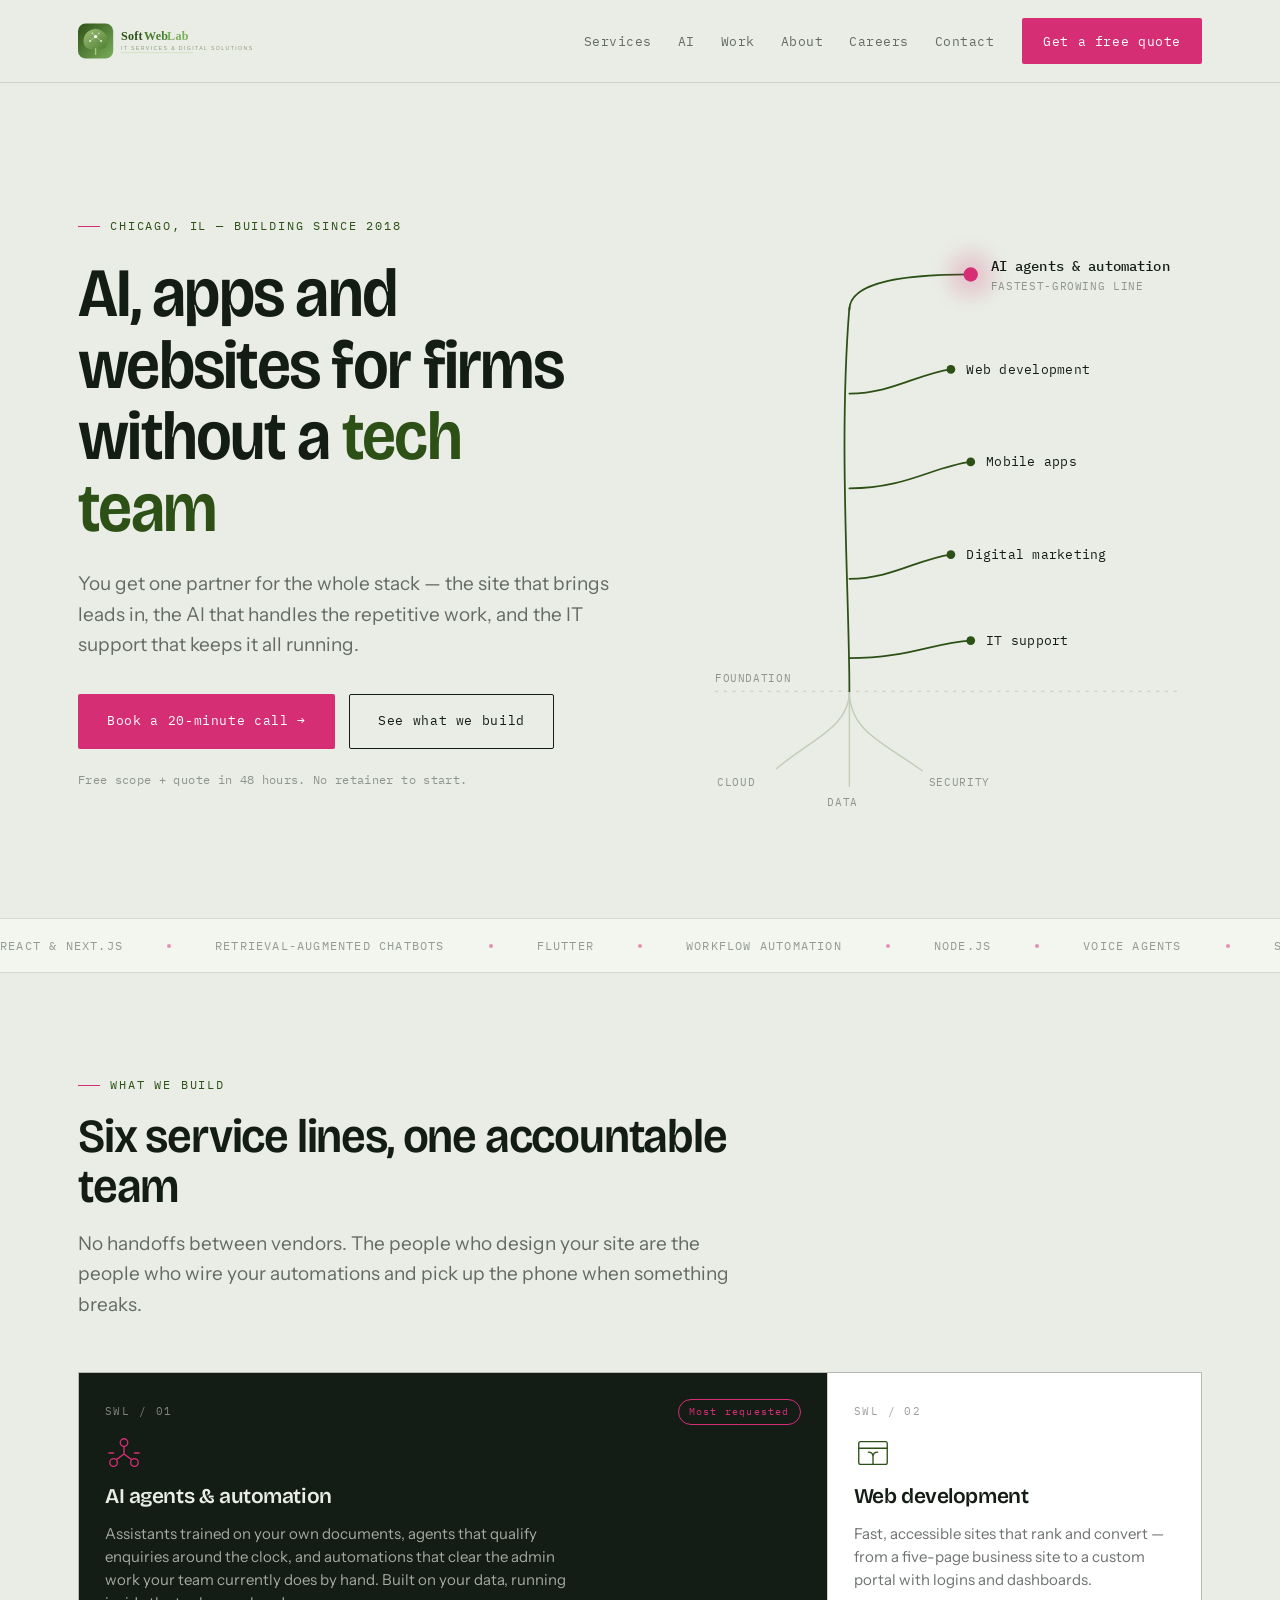
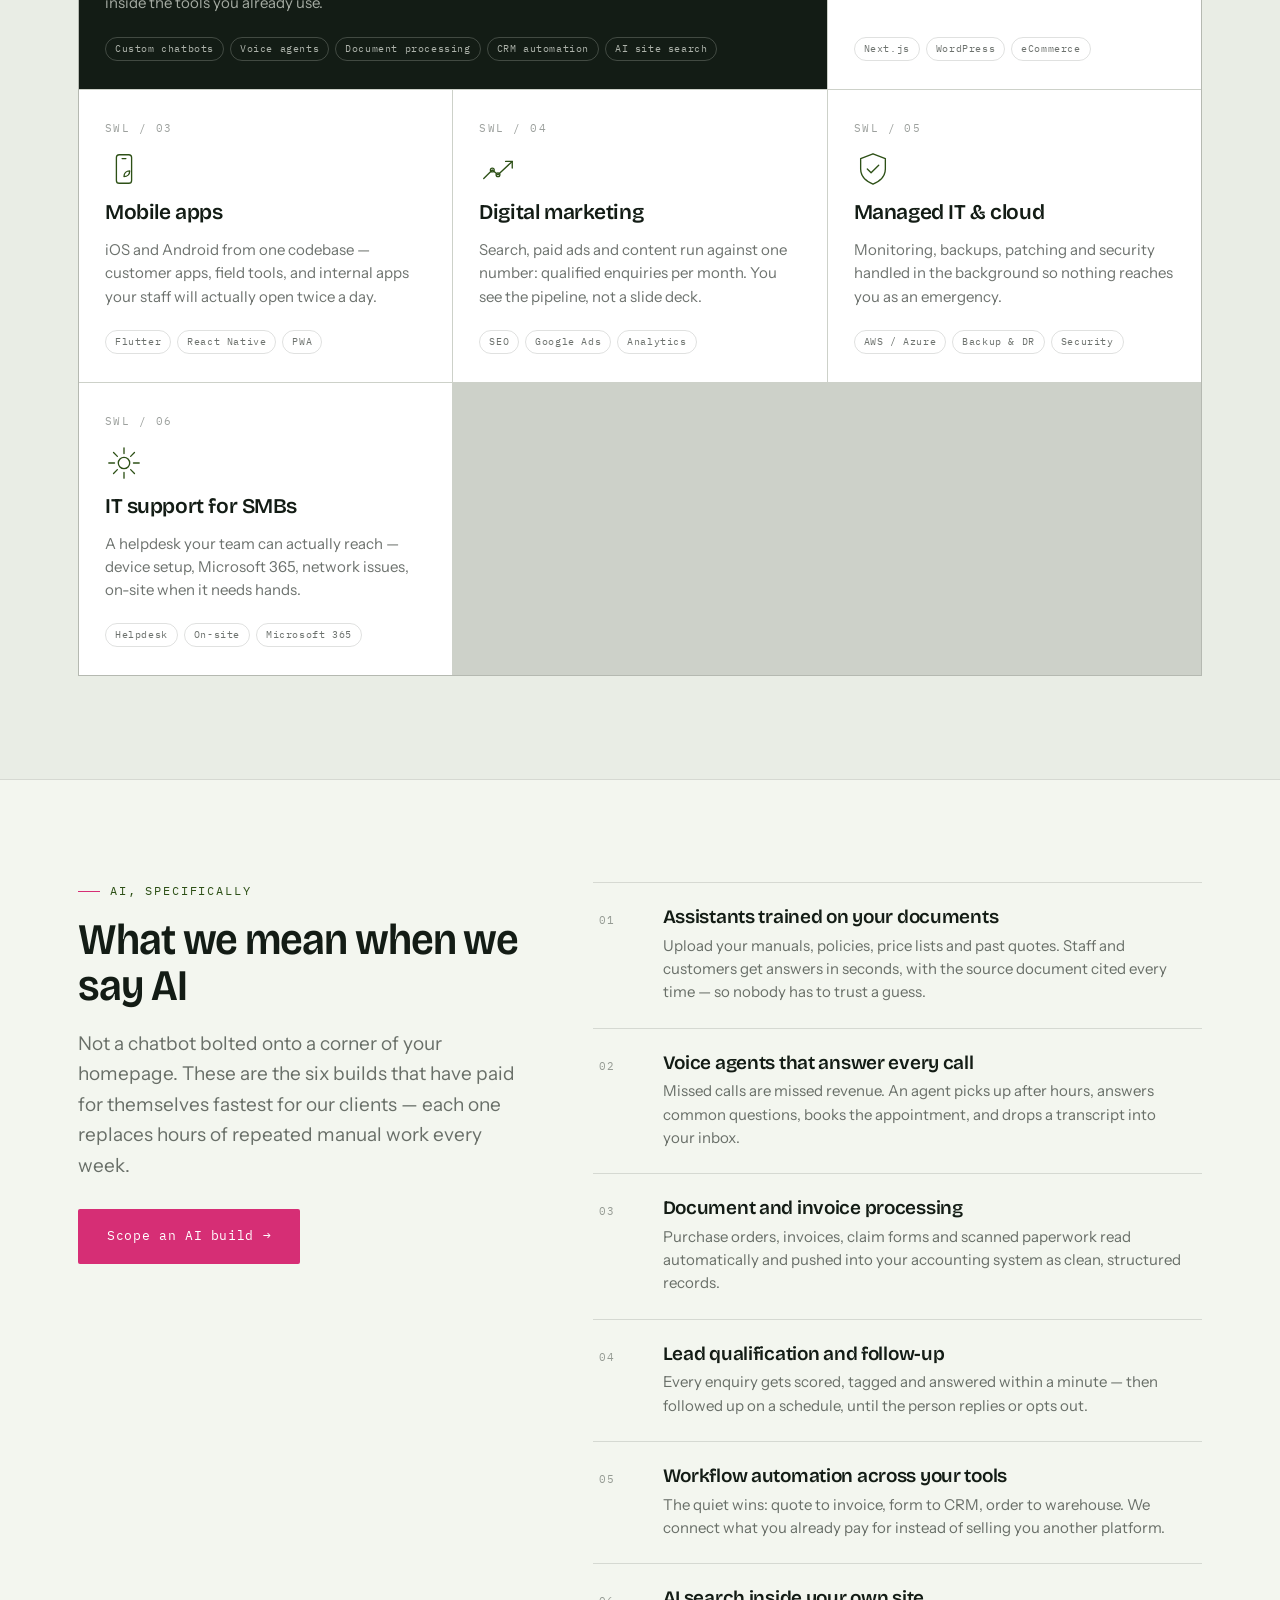
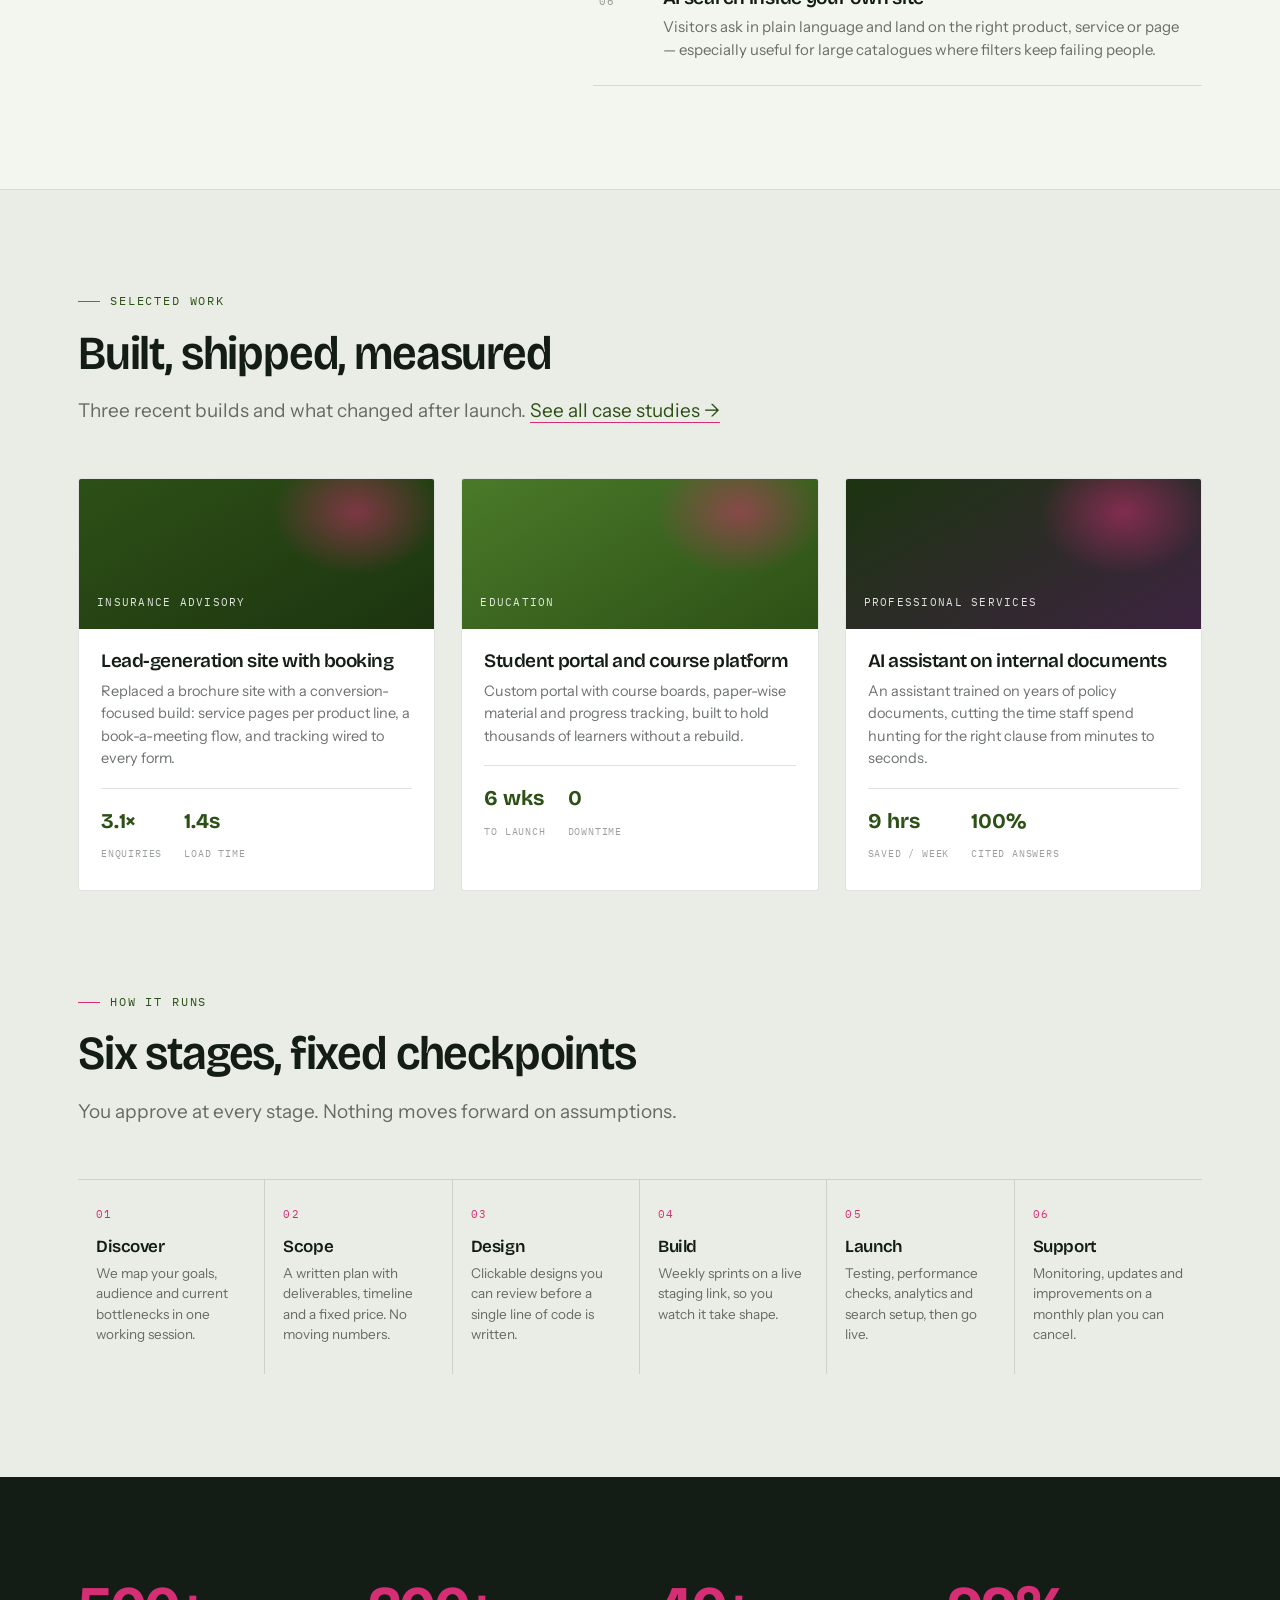
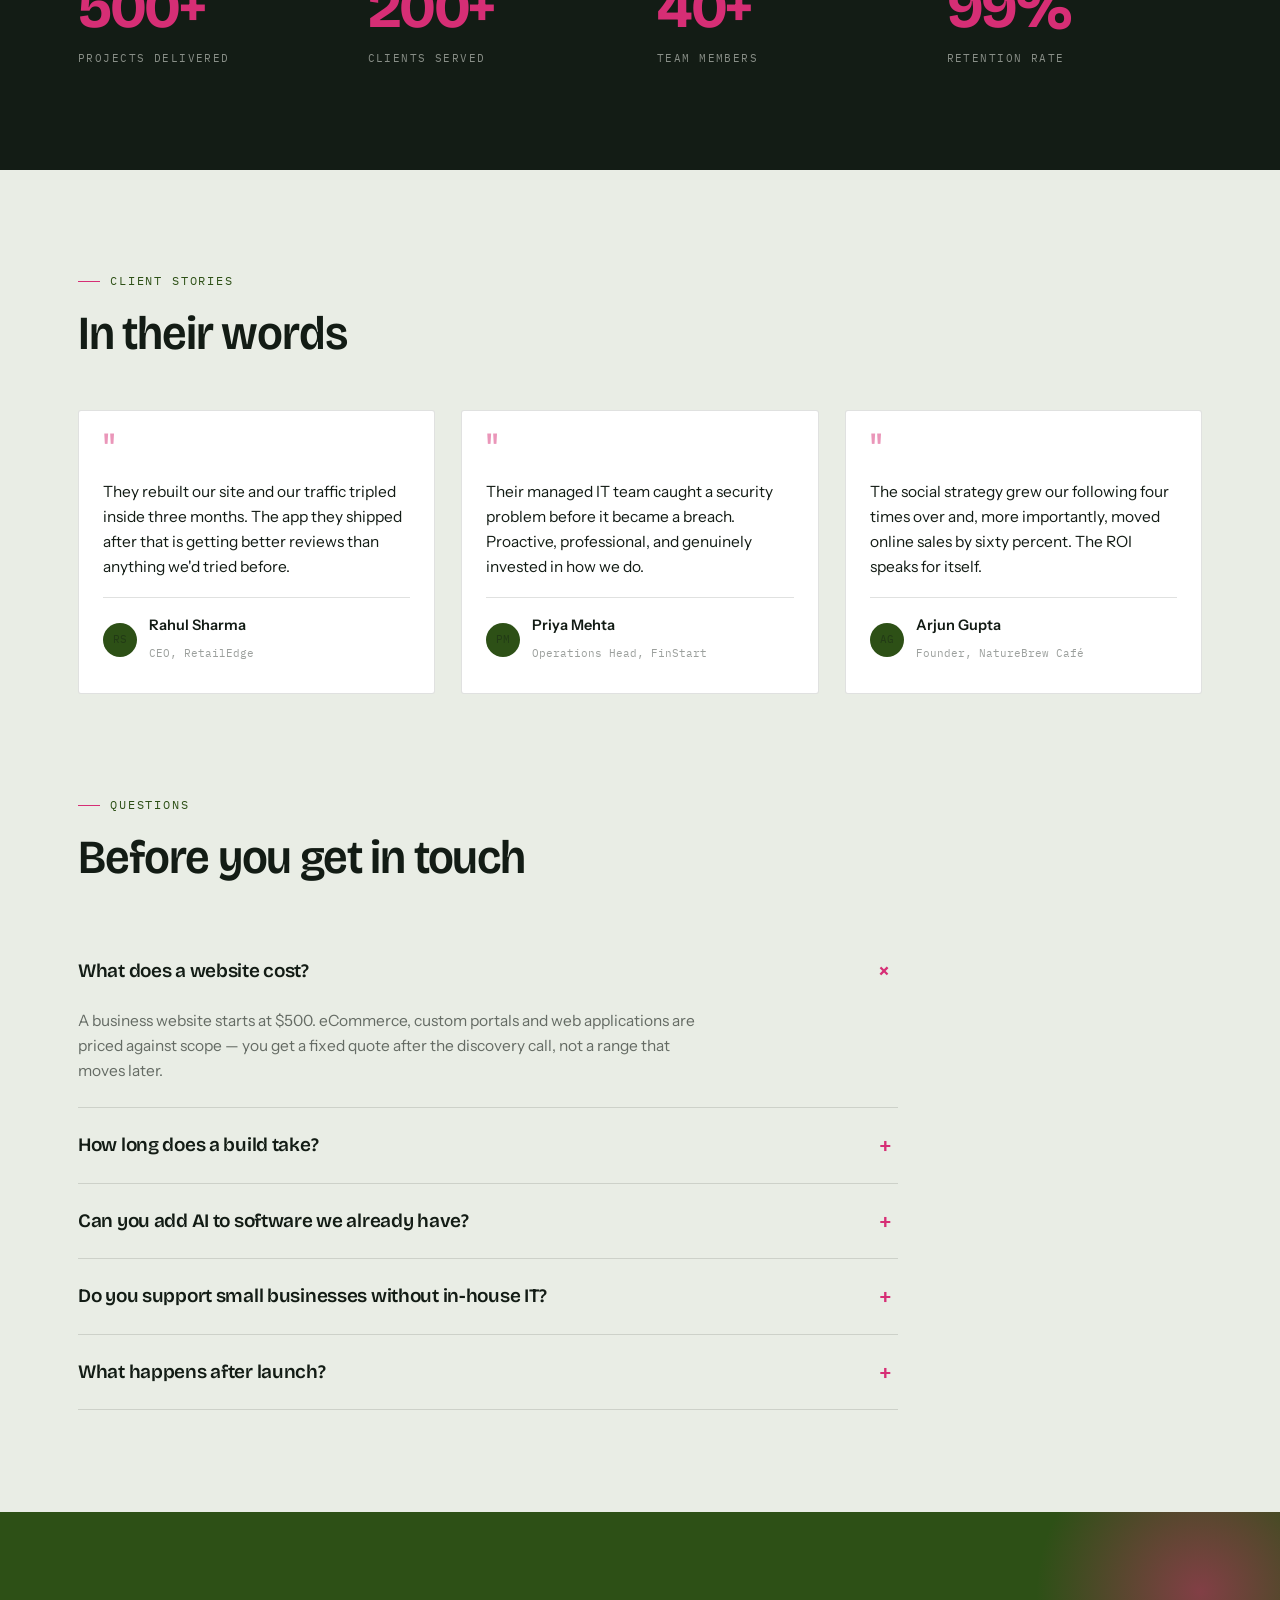
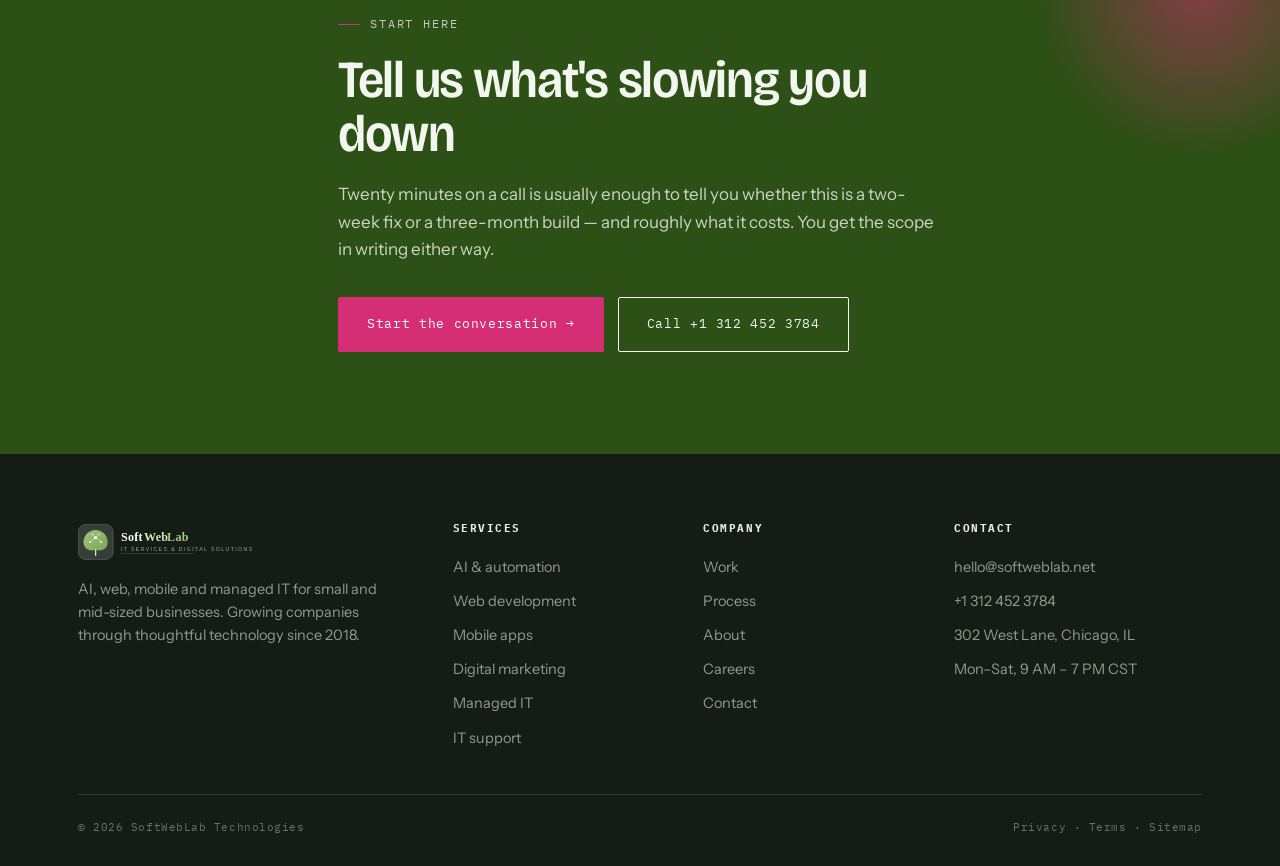
==== commit eeb9bf19: "Logo sizing, FAQ schema, gitattributes" ====
--- a/index.html
+++ b/index.html
@@ -96,7 +96,54 @@
   }
 }
 </script>
-
+<script type="application/ld+json">
+{
+  "@context": "https://schema.org",
+  "@type": "FAQPage",
+  "mainEntity": [
+    {
+      "@type": "Question",
+      "name": "What does a website cost?",
+      "acceptedAnswer": {
+        "@type": "Answer",
+        "text": "A business website starts at $500. eCommerce, custom portals and web applications are priced against scope — you get a fixed quote after the discovery call, not a range that moves later."
+      }
+    },
+    {
+      "@type": "Question",
+      "name": "How long does a build take?",
+      "acceptedAnswer": {
+        "@type": "Answer",
+        "text": "A standard business site runs two to four weeks. Mobile apps take six to twelve weeks depending on complexity. AI builds usually land between three and six weeks. You get the timeline in writing before we start."
+      }
+    },
+    {
+      "@type": "Question",
+      "name": "Can you add AI to software we already have?",
+      "acceptedAnswer": {
+        "@type": "Answer",
+        "text": "Yes — that is most of the AI work we do. We connect to your existing CRM, helpdesk, accounting or internal tools rather than asking you to move to a new platform."
+      }
+    },
+    {
+      "@type": "Question",
+      "name": "Do you support small businesses without in-house IT?",
+      "acceptedAnswer": {
+        "@type": "Answer",
+        "text": "That is who we are built for. Helpdesk, on-site visits, hardware and software setup, Microsoft 365 management, network configuration and security — at a fraction of the cost of hiring internally."
+      }
+    },
+    {
+      "@type": "Question",
+      "name": "What happens after launch?",
+      "acceptedAnswer": {
+        "@type": "Answer",
+        "text": "Monthly support covers monitoring, updates, backups and improvements. It is a rolling plan — no lock-in, cancel with a month's notice."
+      }
+    }
+  ]
+}
+</script>
 <link rel="preconnect" href="https://fonts.googleapis.com">
 <link rel="preconnect" href="https://fonts.gstatic.com" crossorigin>
 <link href="https://fonts.googleapis.com/css2?family=Bricolage+Grotesque:opsz,wdth,wght@12..96,75..100,400..800&family=IBM+Plex+Mono:wght@400;500&family=Instrument+Sans:wght@400;500;600&display=swap" rel="stylesheet">
--- a/softweblab.css
+++ b/softweblab.css
@@ -471,6 +471,12 @@
 .field input:focus,.field select:focus,.field textarea:focus{
   border-color:var(--moss);background:#fff;outline:none}
 .field-req{color:var(--grow)}
+.form-status{display:none;margin-top:16px;padding:13px 16px;border-radius:3px;
+             font-size:14.5px;line-height:1.5}
+.form-status.is-ok{display:block;background:rgba(74,122,41,.09);
+                   border:1px solid var(--moss-2);color:var(--moss)}
+.form-status.is-err{display:block;background:rgba(214,46,117,.07);
+                    border:1px solid var(--grow);color:var(--grow)}
 .form-note{font-family:var(--mono);font-size:11px;color:var(--ink-40);
            margin-top:14px;letter-spacing:.03em}
 
@@ -485,4 +491,19 @@
   .job{grid-template-columns:1fr;gap:16px;align-items:start}
   .form-row{grid-template-columns:1fr;gap:0}
   .form-card{padding:26px 20px 28px}
+}
+
+/* Append to the END of softweblab.css — overrides the earlier .brand-mark rule.
+
+   Why: softweblab-logo.svg is a 320x80 lockup containing the icon, the
+   wordmark AND the tagline "IT SERVICES & DIGITAL SOLUTIONS". At 34px tall
+   the tagline renders about 4px high and reads as a grey smudge.
+   Raising it to 44px makes the tagline legible and gives the nav more presence. */
+
+.nav-in{height:82px}
+.brand-mark{height:44px;width:auto}
+
+@media(max-width:680px){
+  .nav-in{height:66px}
+  .brand-mark{height:34px}
 }
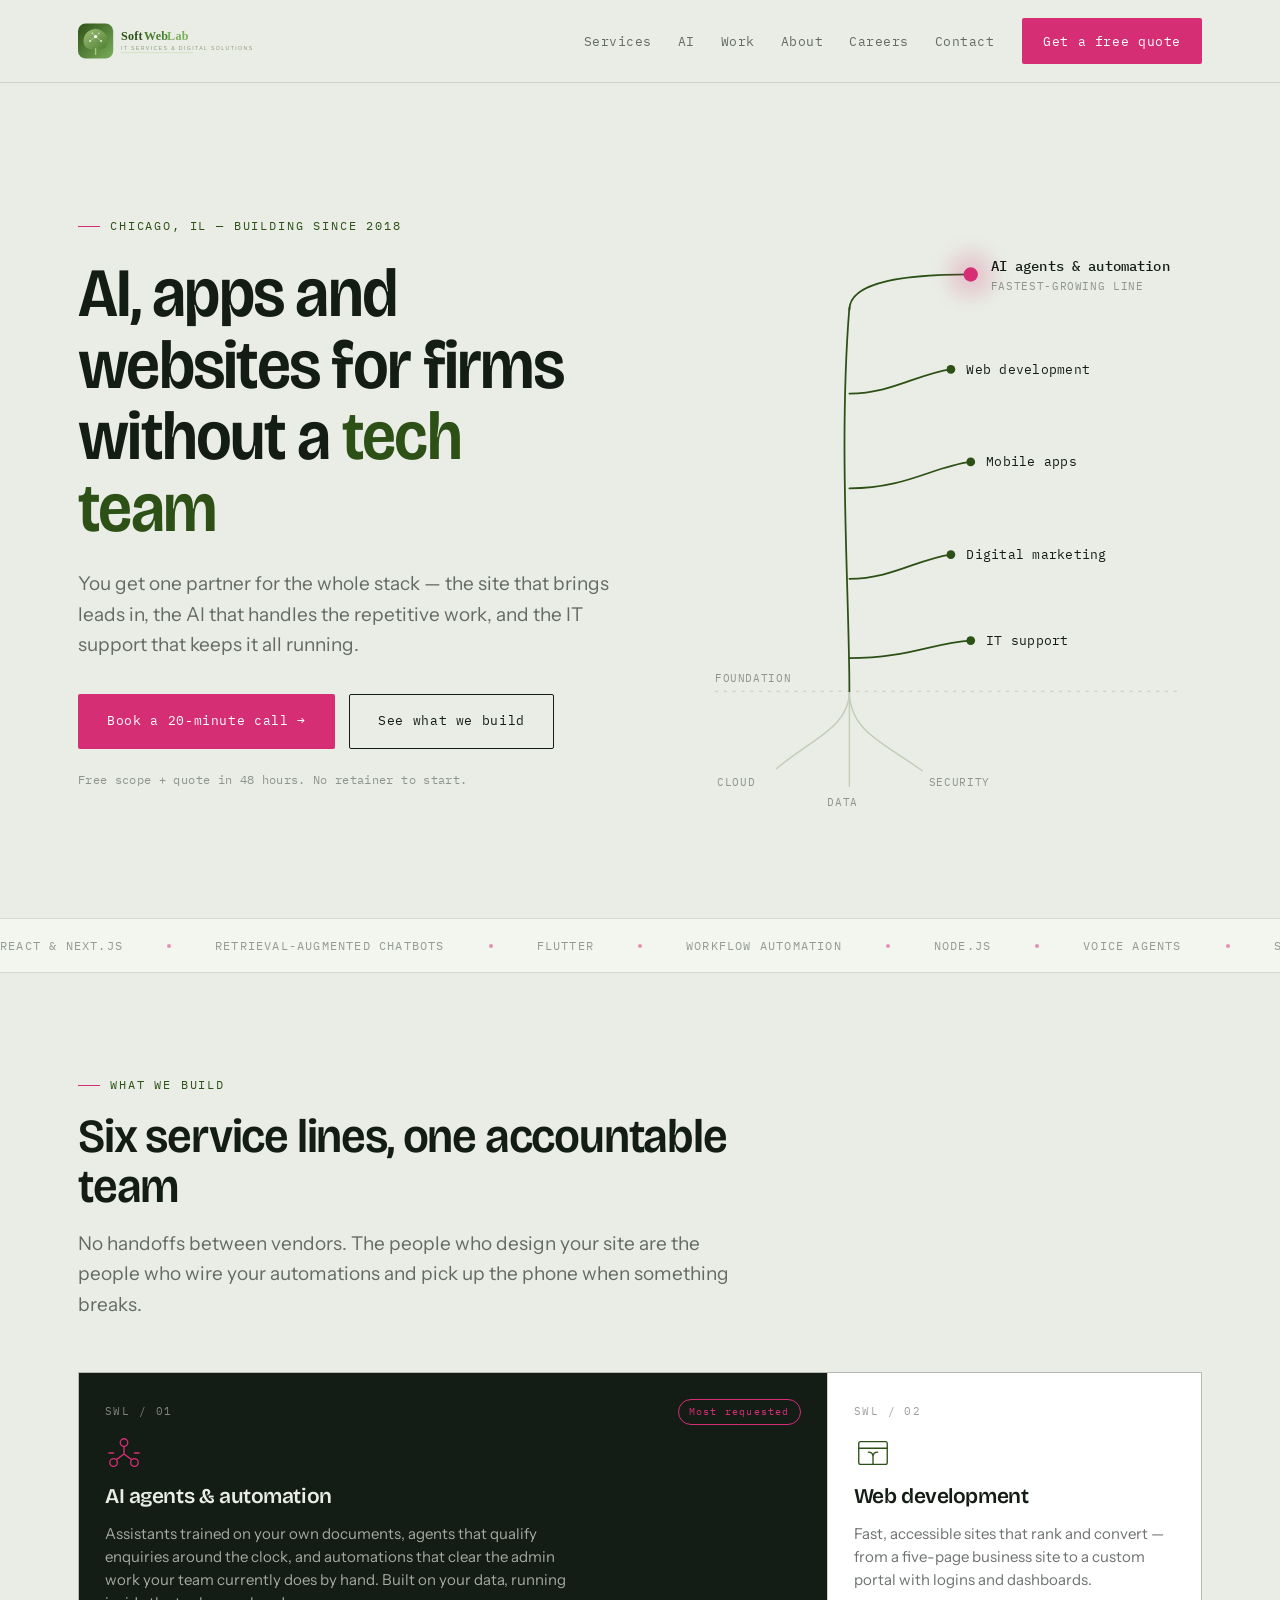
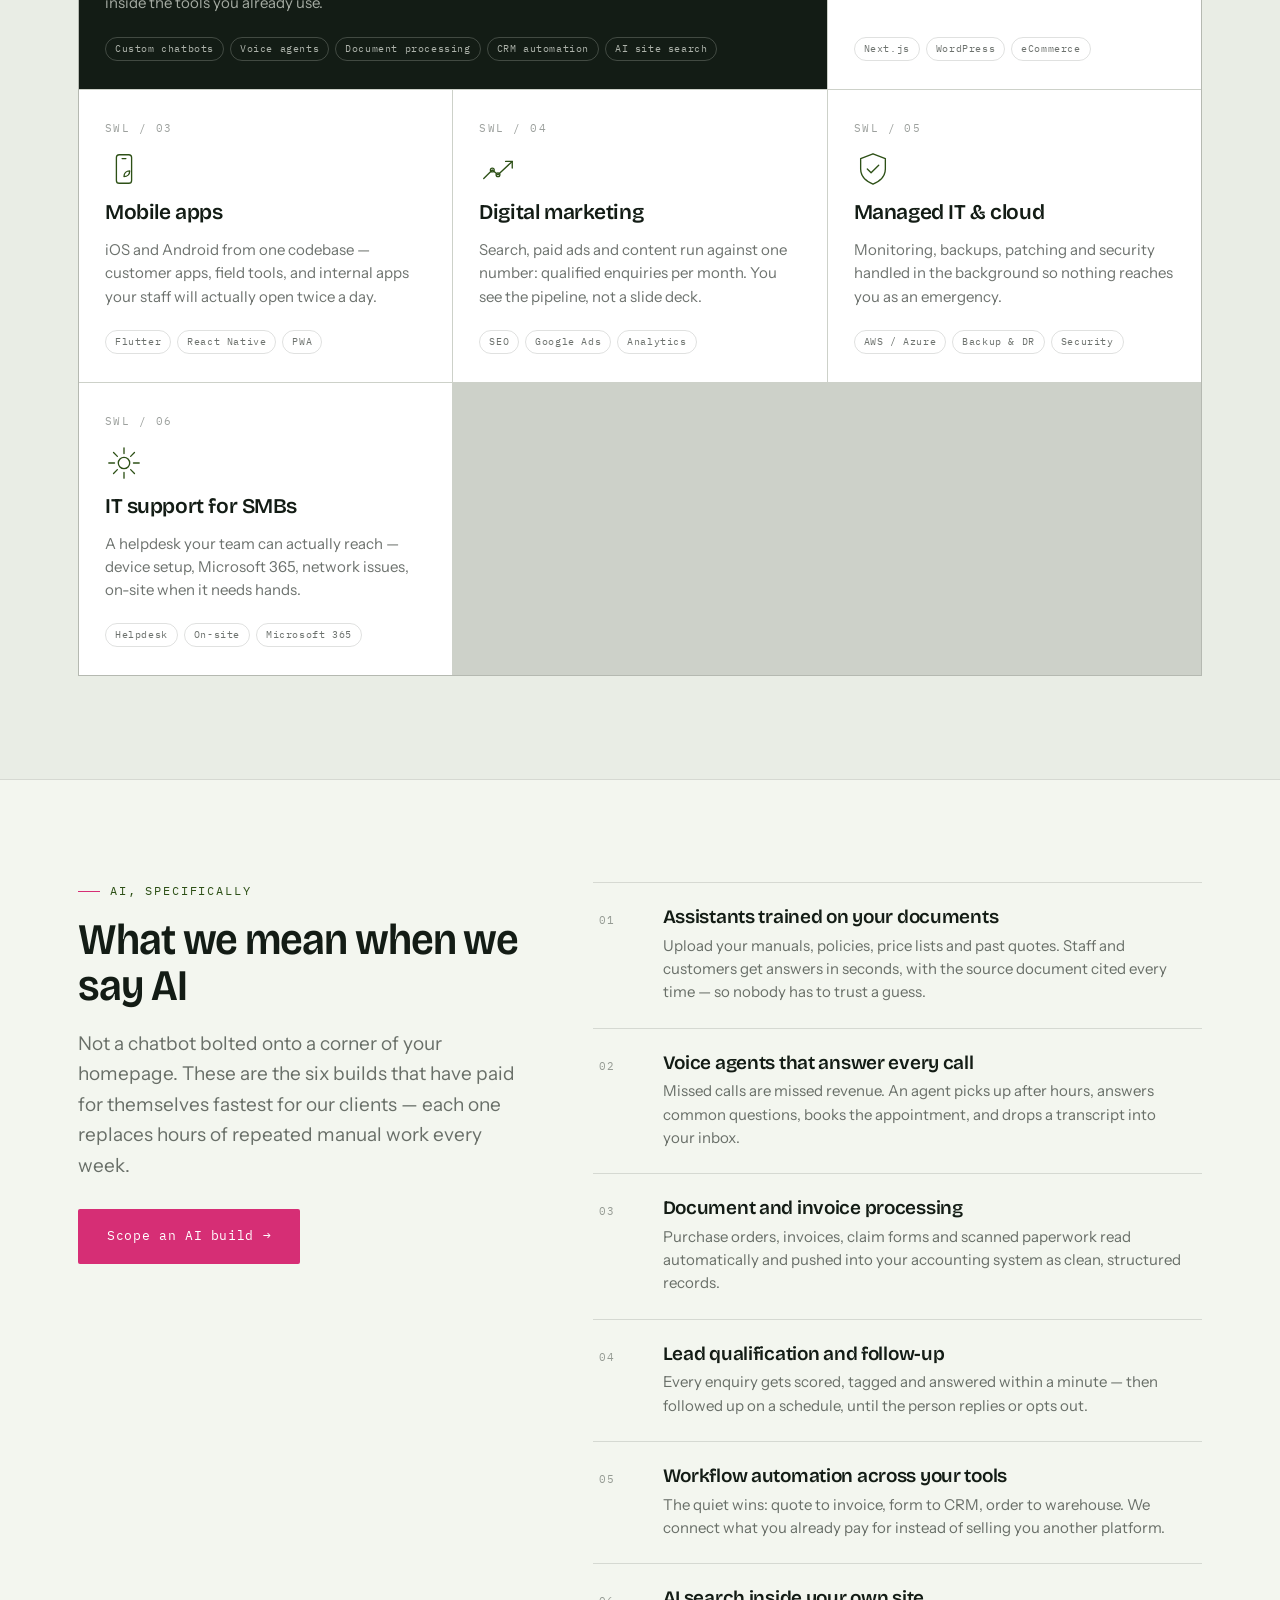
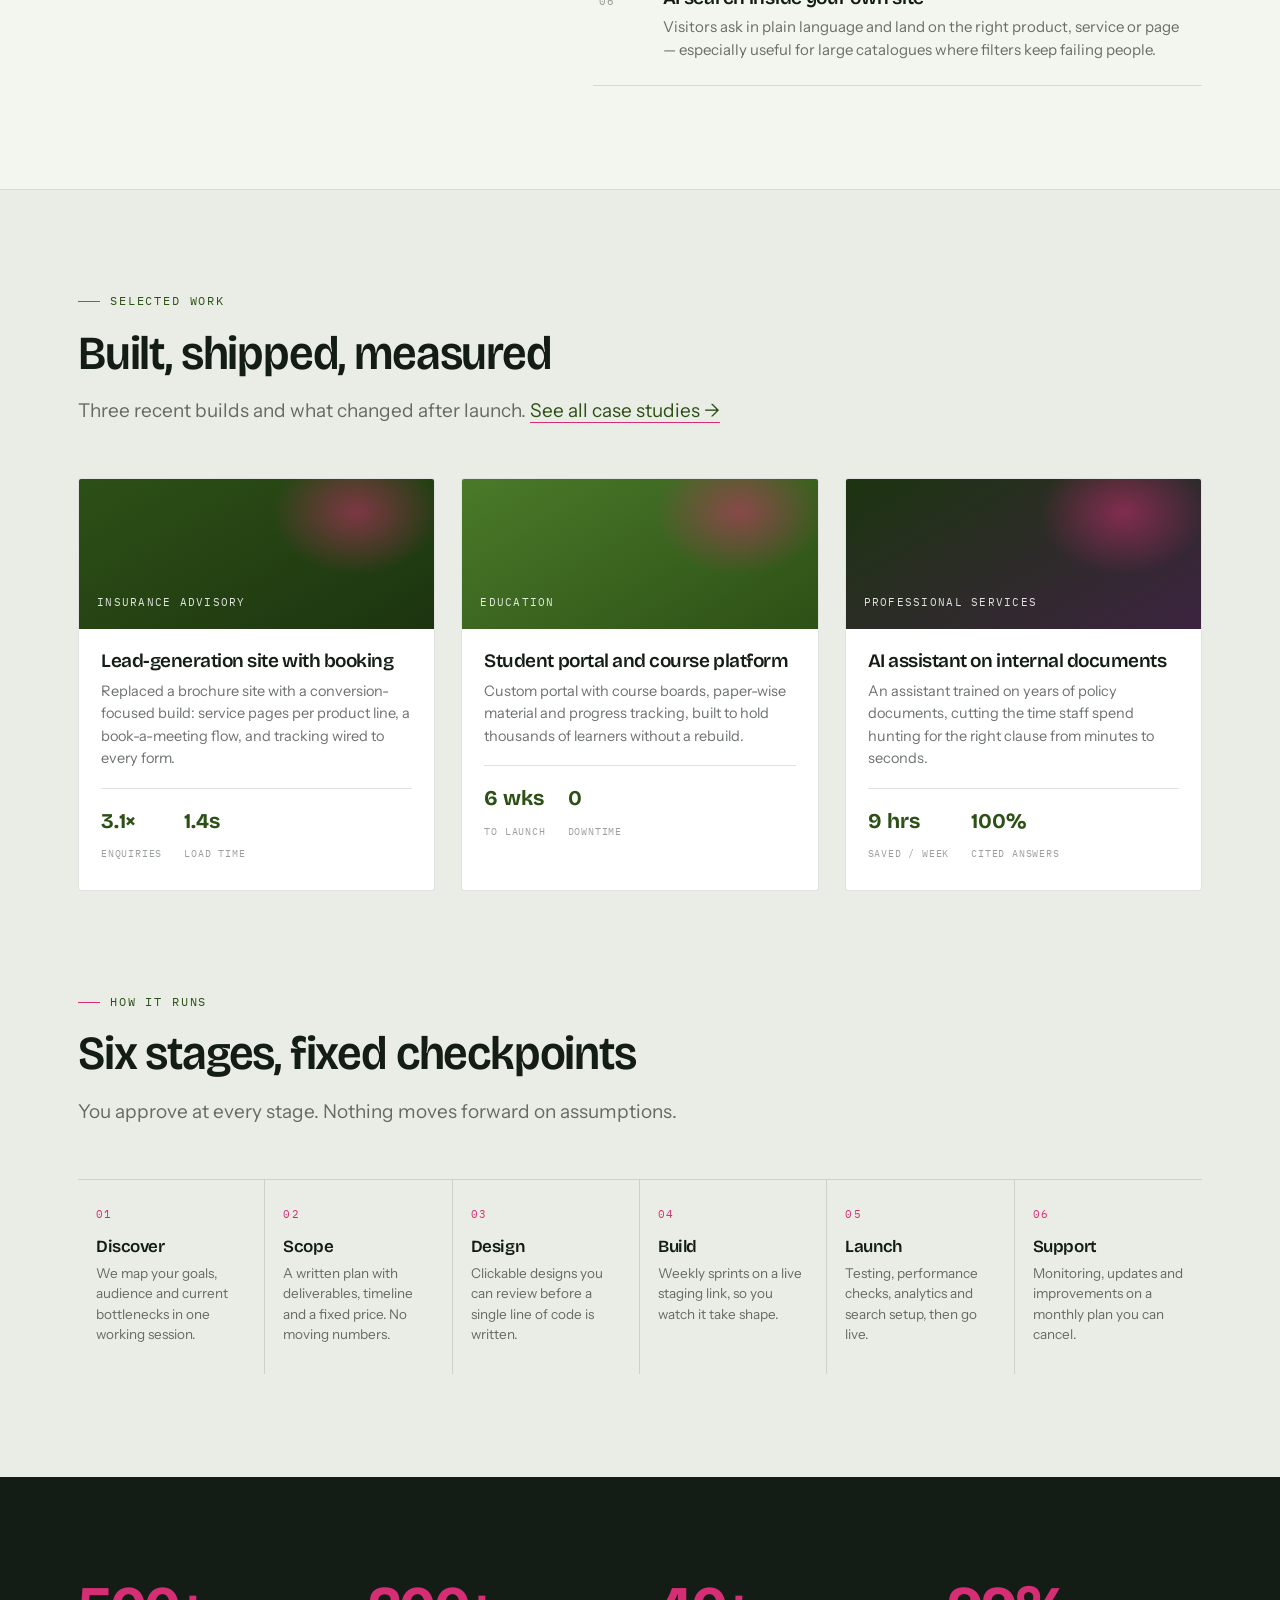
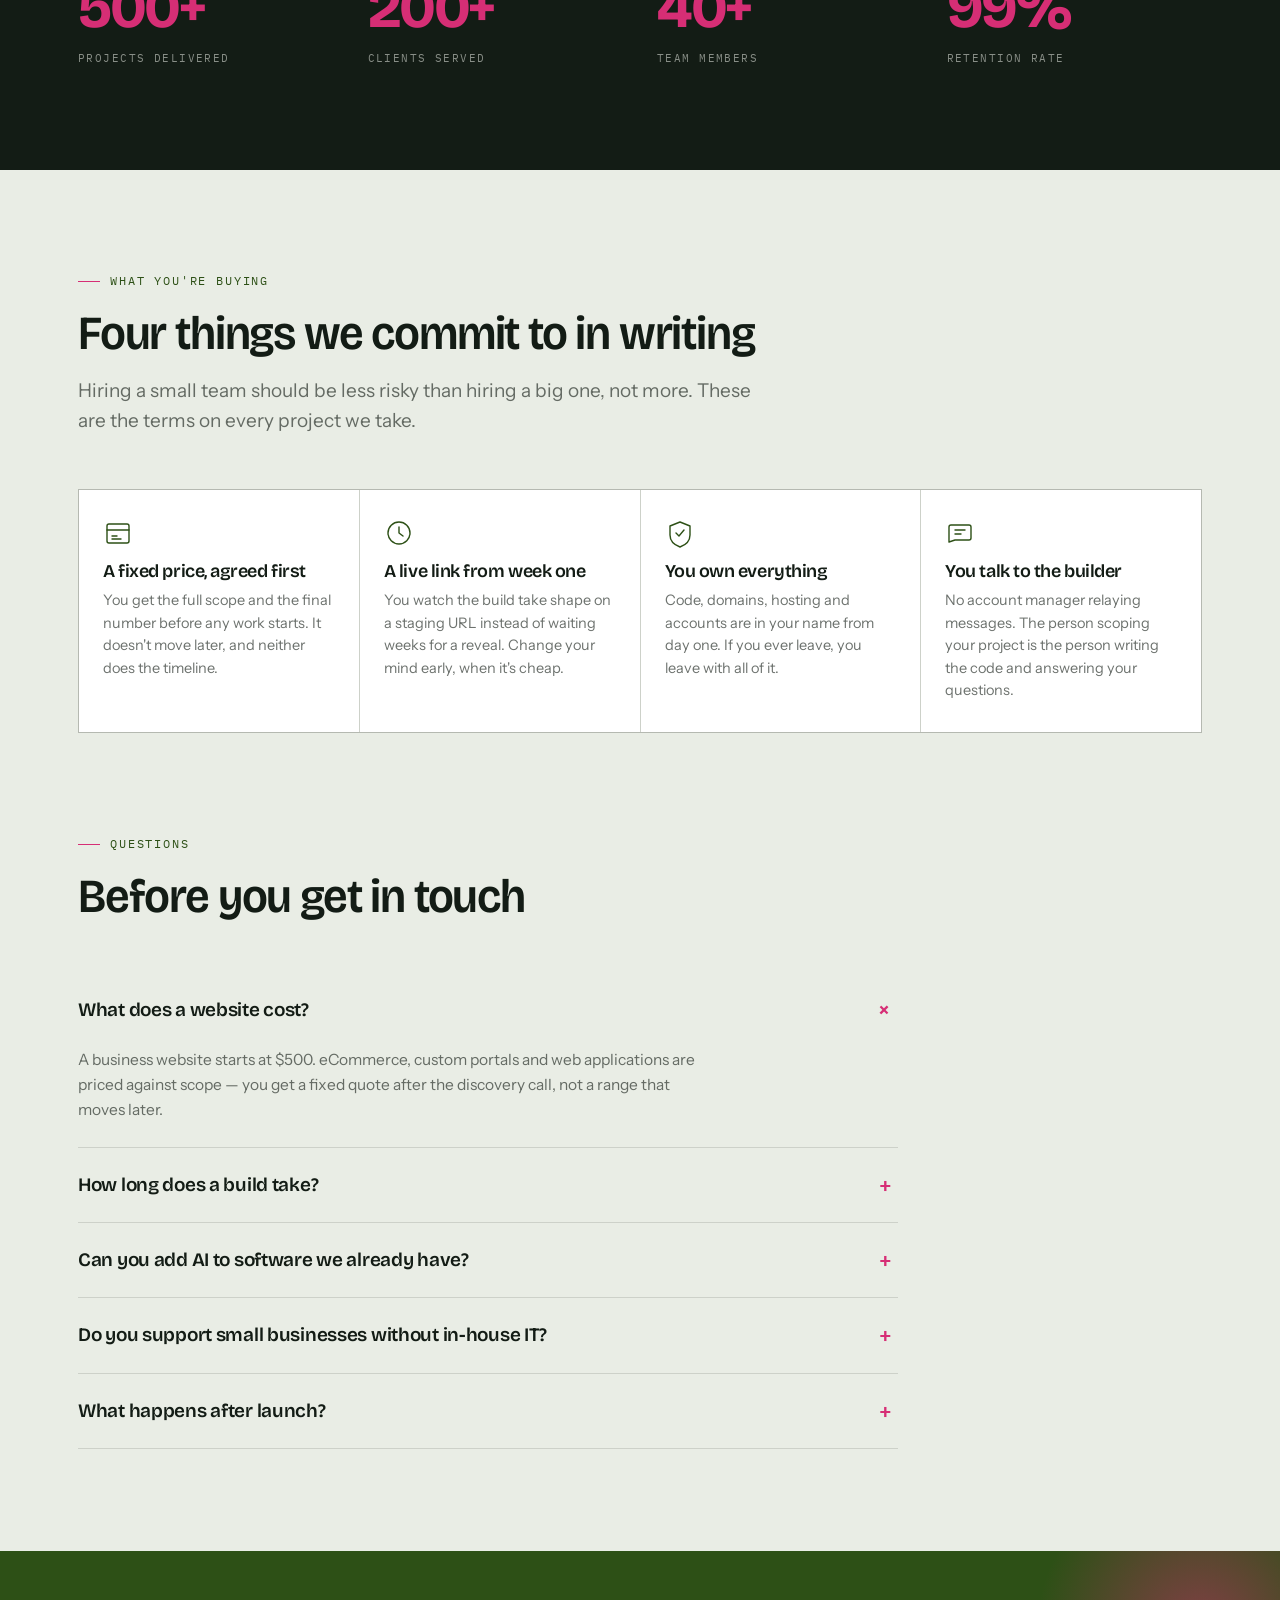
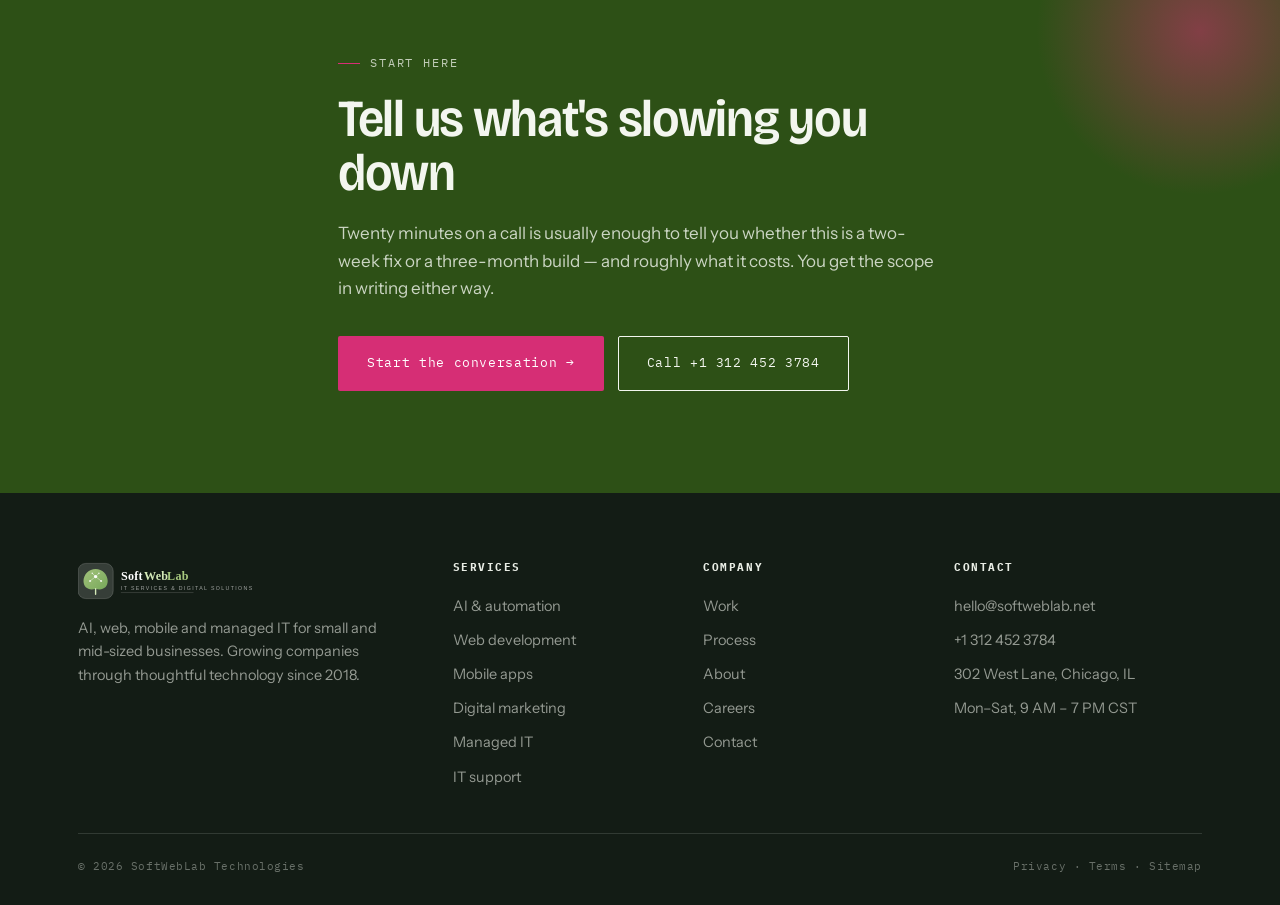
==== commit 49e3a059: "Replace testimonials with commitments, remove job openings, strip dead CSS" ====
--- a/index.html
+++ b/index.html
@@ -530,35 +530,51 @@
   </div>
 </section>
 
-<!-- ================= TESTIMONIALS ================= -->
+<!-- ================= COMMITMENTS ================= -->
 <section class="sec">
   <div class="wrap">
     <div class="sec-head rv">
-      <div class="eyebrow">Client stories</div>
-      <h2>In their words</h2>
-    </div>
-    <div class="quotes">
-      <article class="quote rv" style="--d:0ms">
-        <span class="quote-mark">"</span>
-        <p>They rebuilt our site and our traffic tripled inside three months. The app they
-          shipped after that is getting better reviews than anything we'd tried before.</p>
-        <div class="quote-by"><span class="avatar">RS</span>
-          <div><b>Rahul Sharma</b><span>CEO, RetailEdge</span></div></div>
-      </article>
-      <article class="quote rv" style="--d:80ms">
-        <span class="quote-mark">"</span>
-        <p>Their managed IT team caught a security problem before it became a breach. Proactive,
-          professional, and genuinely invested in how we do.</p>
-        <div class="quote-by"><span class="avatar">PM</span>
-          <div><b>Priya Mehta</b><span>Operations Head, FinStart</span></div></div>
-      </article>
-      <article class="quote rv" style="--d:160ms">
-        <span class="quote-mark">"</span>
-        <p>The social strategy grew our following four times over and, more importantly,
-          moved online sales by sixty percent. The ROI speaks for itself.</p>
-        <div class="quote-by"><span class="avatar">AG</span>
-          <div><b>Arjun Gupta</b><span>Founder, NatureBrew Café</span></div></div>
-      </article>
+      <div class="eyebrow">What you're buying</div>
+      <h2>Four things we commit to in writing</h2>
+      <p class="lede">Hiring a small team should be less risky than hiring a big one, not
+        more. These are the terms on every project we take.</p>
+    </div>
+    <div class="perks">
+      <div class="perk rv" style="--d:0ms">
+        <svg viewBox="0 0 30 30" aria-hidden="true">
+          <rect x="4" y="6" width="22" height="19" rx="2"/><path d="M4 12h22"/>
+          <path d="M9 18h5m-5 3h9"/>
+        </svg>
+        <h4>A fixed price, agreed first</h4>
+        <p>You get the full scope and the final number before any work starts. It doesn't
+          move later, and neither does the timeline.</p>
+      </div>
+      <div class="perk rv" style="--d:70ms">
+        <svg viewBox="0 0 30 30" aria-hidden="true">
+          <circle cx="15" cy="15" r="11"/><path d="M15 9v6l4 3"/>
+        </svg>
+        <h4>A live link from week one</h4>
+        <p>You watch the build take shape on a staging URL instead of waiting weeks for a
+          reveal. Change your mind early, when it's cheap.</p>
+      </div>
+      <div class="perk rv" style="--d:140ms">
+        <svg viewBox="0 0 30 30" aria-hidden="true">
+          <path d="M15 4 25 8v9c0 6-4.5 10-10 12C9.5 27 5 23 5 17V8Z"/>
+          <path d="M11 15l3 3 5-6"/>
+        </svg>
+        <h4>You own everything</h4>
+        <p>Code, domains, hosting and accounts are in your name from day one. If you ever
+          leave, you leave with all of it.</p>
+      </div>
+      <div class="perk rv" style="--d:210ms">
+        <svg viewBox="0 0 30 30" aria-hidden="true">
+          <path d="M4 24V9a2 2 0 0 1 2-2h18a2 2 0 0 1 2 2v11a2 2 0 0 1-2 2H10Z"/>
+          <path d="M10 12h10M10 16h6"/>
+        </svg>
+        <h4>You talk to the builder</h4>
+        <p>No account manager relaying messages. The person scoping your project is the
+          person writing the code and answering your questions.</p>
+      </div>
     </div>
   </div>
 </section>
--- a/softweblab.css
+++ b/softweblab.css
@@ -227,20 +227,6 @@
 .stat p{font-family:var(--mono);font-size:11px;letter-spacing:.13em;text-transform:uppercase;
         color:rgba(233,237,229,.55);margin-top:12px}
 
-/* ============ TESTIMONIALS ============ */
-.quotes{display:grid;grid-template-columns:repeat(3,1fr);gap:26px}
-.quote{background:var(--card);border:1px solid var(--rule);border-radius:3px;padding:28px 24px;
-       display:flex;flex-direction:column;gap:18px;transition:.35s var(--ease)}
-.quote:hover{border-color:var(--haze);transform:translateY(-3px)}
-.quote-mark{font-family:var(--display);font-size:44px;line-height:.5;color:var(--grow);opacity:.5}
-.quote p{font-size:15.5px;line-height:1.62;color:var(--ink)}
-.quote-by{margin-top:auto;padding-top:16px;border-top:1px solid var(--rule);
-          display:flex;align-items:center;gap:12px}
-.avatar{width:34px;height:34px;border-radius:50%;background:var(--moss);color:#fff;flex:none;
-        display:grid;place-items:center;font-family:var(--mono);font-size:12px}
-.quote-by b{font-size:14.5px;font-weight:600;display:block}
-.quote-by span{font-family:var(--mono);font-size:11px;color:var(--ink-40)}
-
 /* ============ FAQ ============ */
 .faq{max-width:820px}
 .faq details{border-bottom:1px solid var(--rule)}
@@ -282,7 +268,7 @@
   .spec-feature{grid-column:span 2}
   .ai-grid{grid-template-columns:1fr;gap:38px}
   .ai-sticky{position:static}
-  .work-grid,.quotes{grid-template-columns:1fr 1fr}
+  .work-grid{grid-template-columns:1fr 1fr}
   .proc{grid-template-columns:repeat(3,1fr)}
   .proc-step:nth-child(3n){border-right:none}
   .foot-grid{grid-template-columns:1fr 1fr}
@@ -292,7 +278,7 @@
   .wrap{padding-inline:20px}
   .nav-links,.nav .btn{display:none}
   .nav-toggle{display:block}
-  .spec-grid,.work-grid,.quotes{grid-template-columns:1fr}
+  .spec-grid,.work-grid{grid-template-columns:1fr}
   .spec-feature{grid-column:span 1}
   .proc{grid-template-columns:1fr 1fr}
   .proc-step:nth-child(3n){border-right:1px solid var(--rule)}
@@ -429,22 +415,6 @@
 .perk svg{width:30px;height:30px;stroke:var(--moss);fill:none;stroke-width:1.4;
           stroke-linecap:round;stroke-linejoin:round}
 .perk:hover svg{stroke:var(--grow)}
-
-/* --- careers: job list --- */
-.jobs{border-top:1px solid var(--rule)}
-.job{display:grid;grid-template-columns:1fr auto;gap:26px;align-items:center;
-     padding:26px 6px;border-bottom:1px solid var(--rule);position:relative;
-     transition:.35s var(--ease)}
-.job::before{content:"";position:absolute;left:0;bottom:-1px;height:1px;width:0;
-             background:var(--grow);transition:width .5s var(--ease)}
-.job:hover{padding-left:16px;background:var(--paper-2)}
-.job:hover::before{width:100%}
-.job h4{font-size:20px;margin-bottom:10px;letter-spacing:-.018em}
-.job-meta{display:flex;flex-wrap:wrap;gap:18px;font-family:var(--mono);font-size:11px;
-          letter-spacing:.05em;color:var(--ink-40)}
-.job-dept{font-family:var(--mono);font-size:10px;letter-spacing:.1em;text-transform:uppercase;
-          color:var(--grow);border:1px solid var(--grow);border-radius:99px;
-          padding:3px 10px;display:inline-block;margin-bottom:12px}
 
 /* --- contact --- */
 .contact-grid{display:grid;grid-template-columns:.85fr 1.15fr;gap:56px;align-items:start}
@@ -488,7 +458,6 @@
 @media(max-width:680px){
   .pair{grid-template-columns:1fr}
   .team,.perks{grid-template-columns:1fr}
-  .job{grid-template-columns:1fr;gap:16px;align-items:start}
   .form-row{grid-template-columns:1fr;gap:0}
   .form-card{padding:26px 20px 28px}
 }
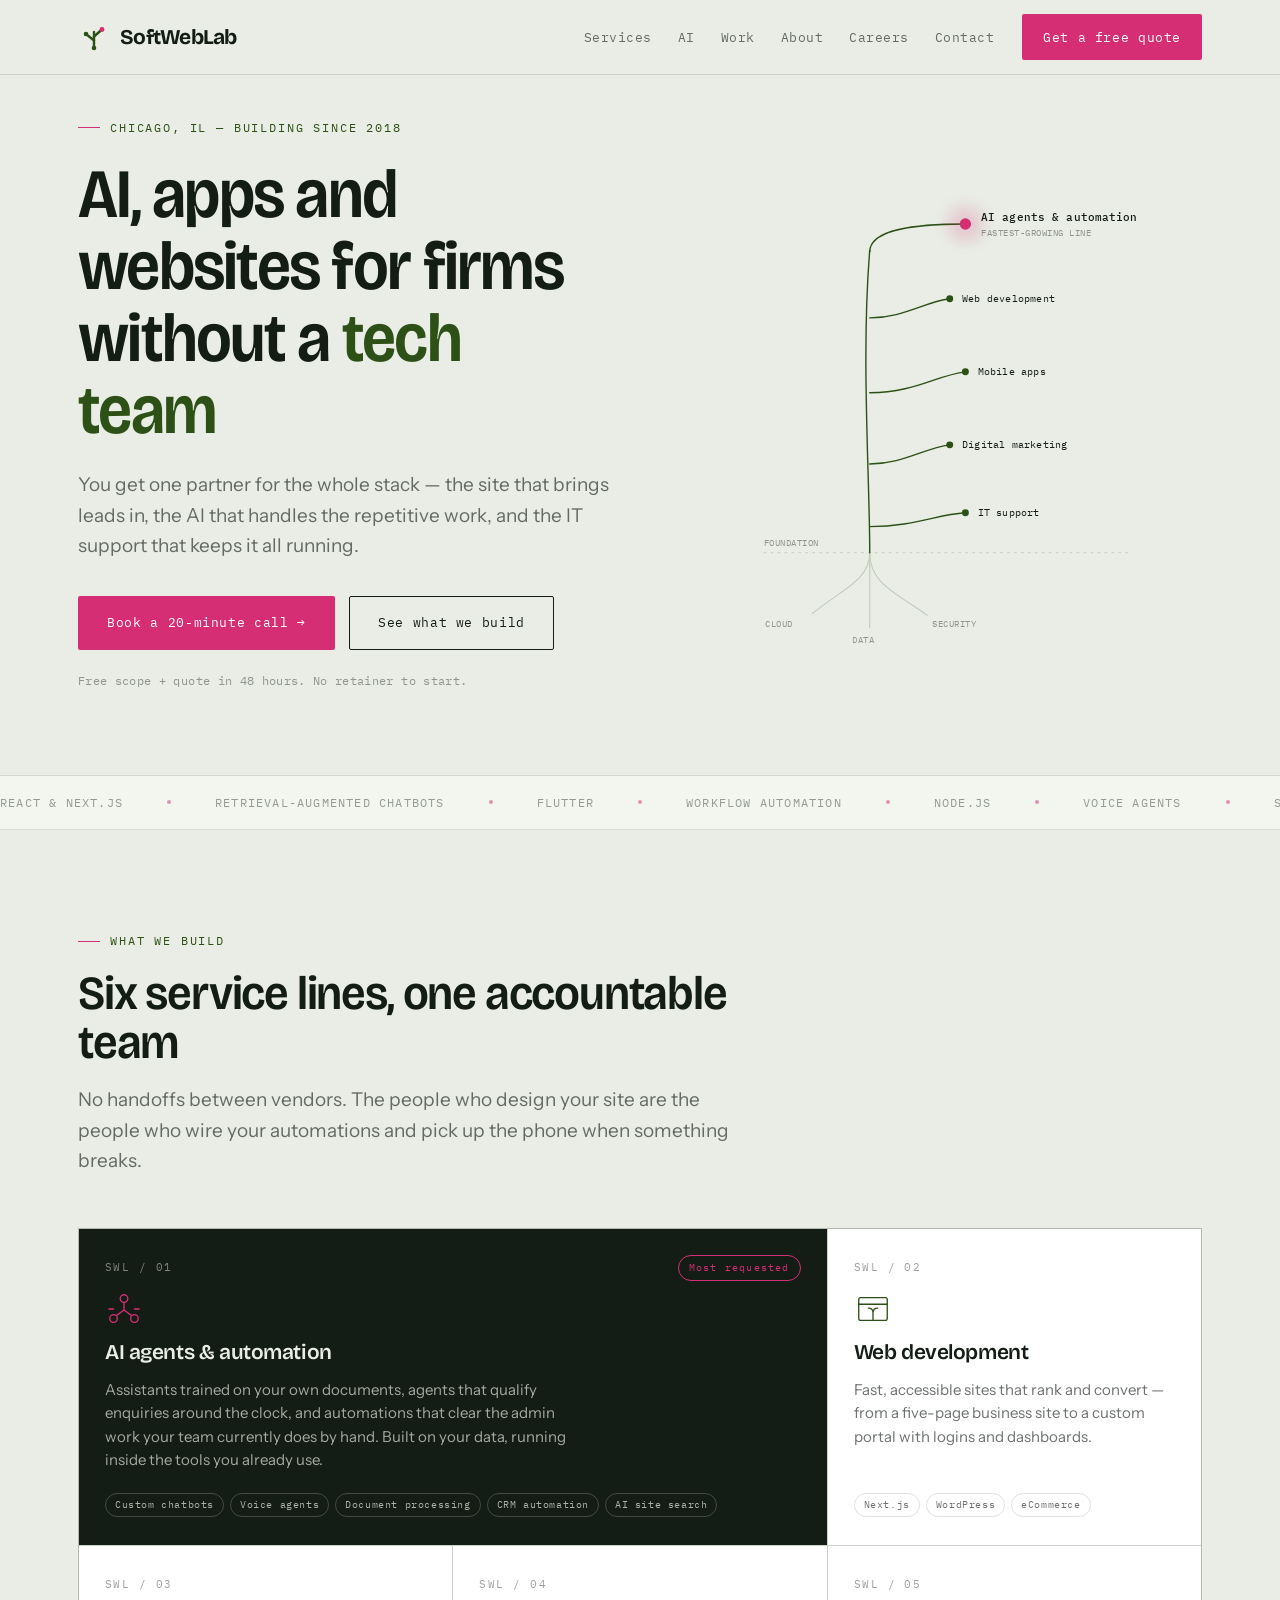
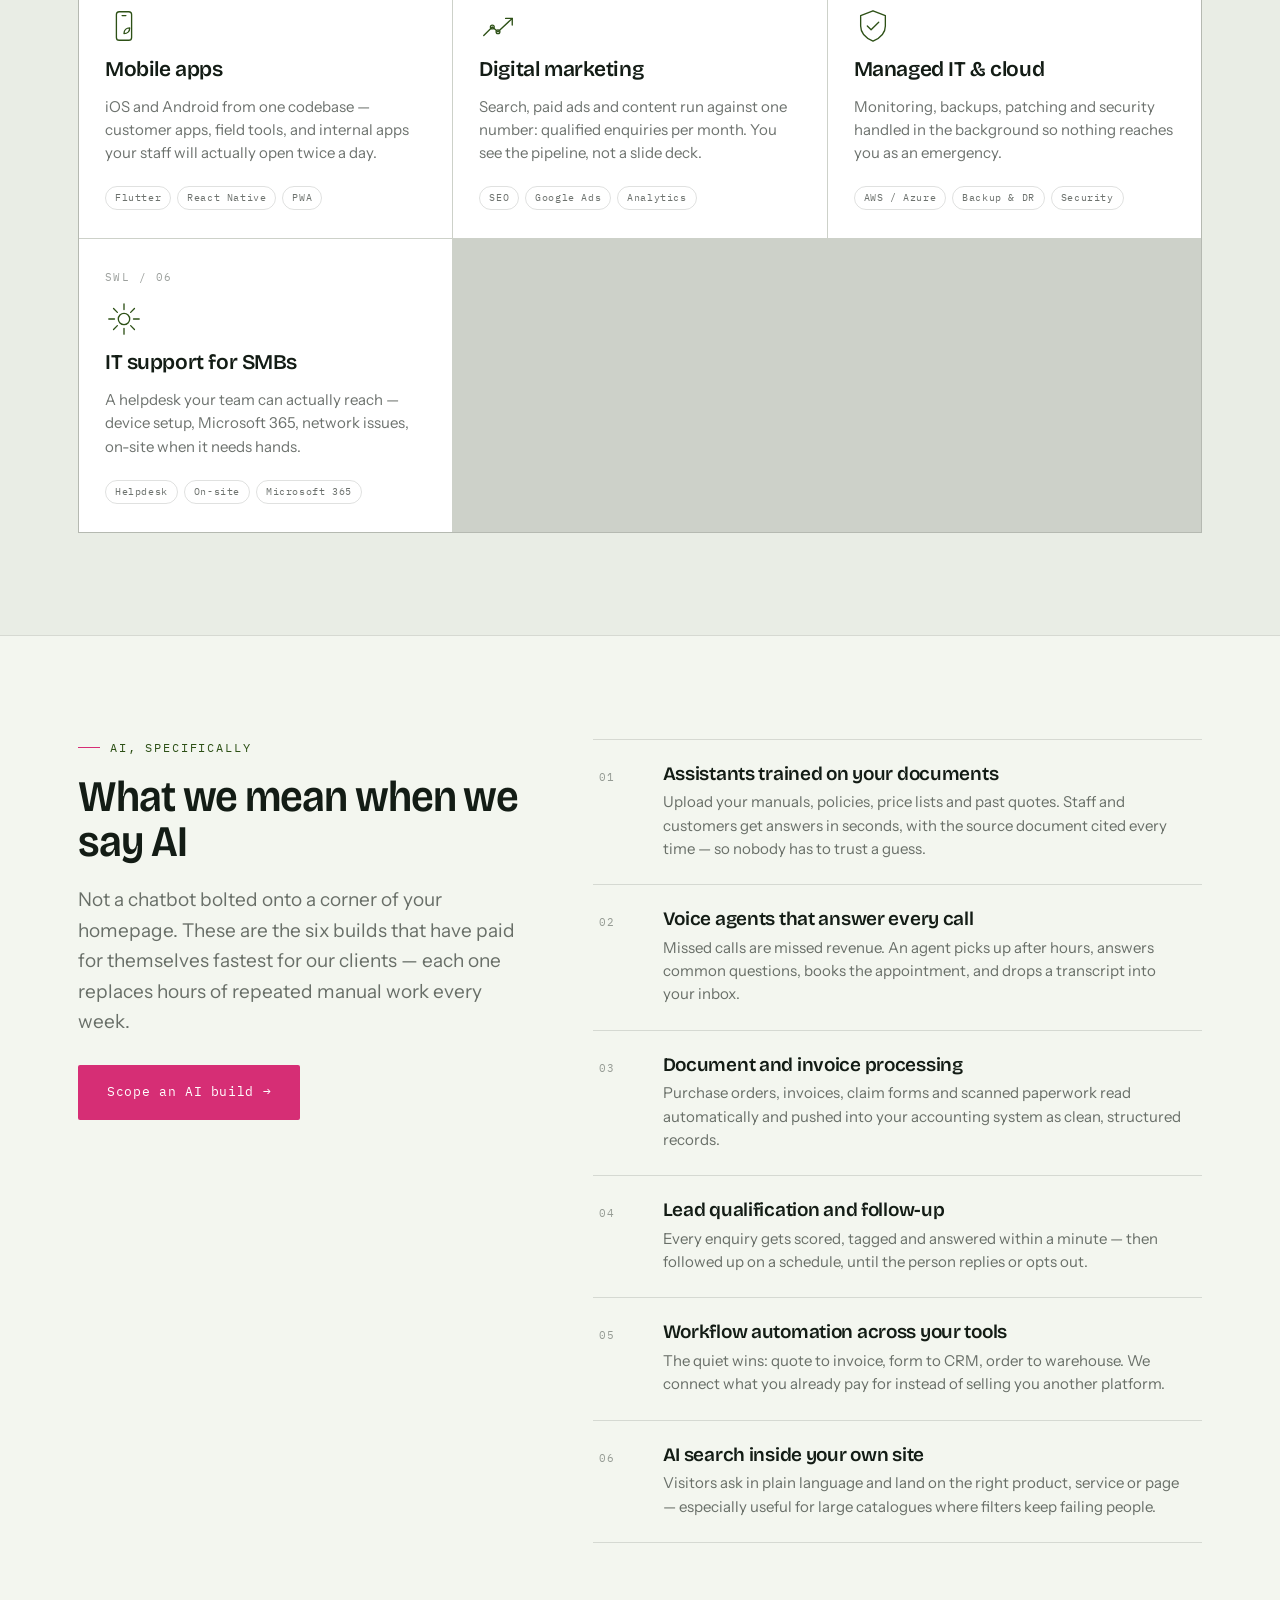
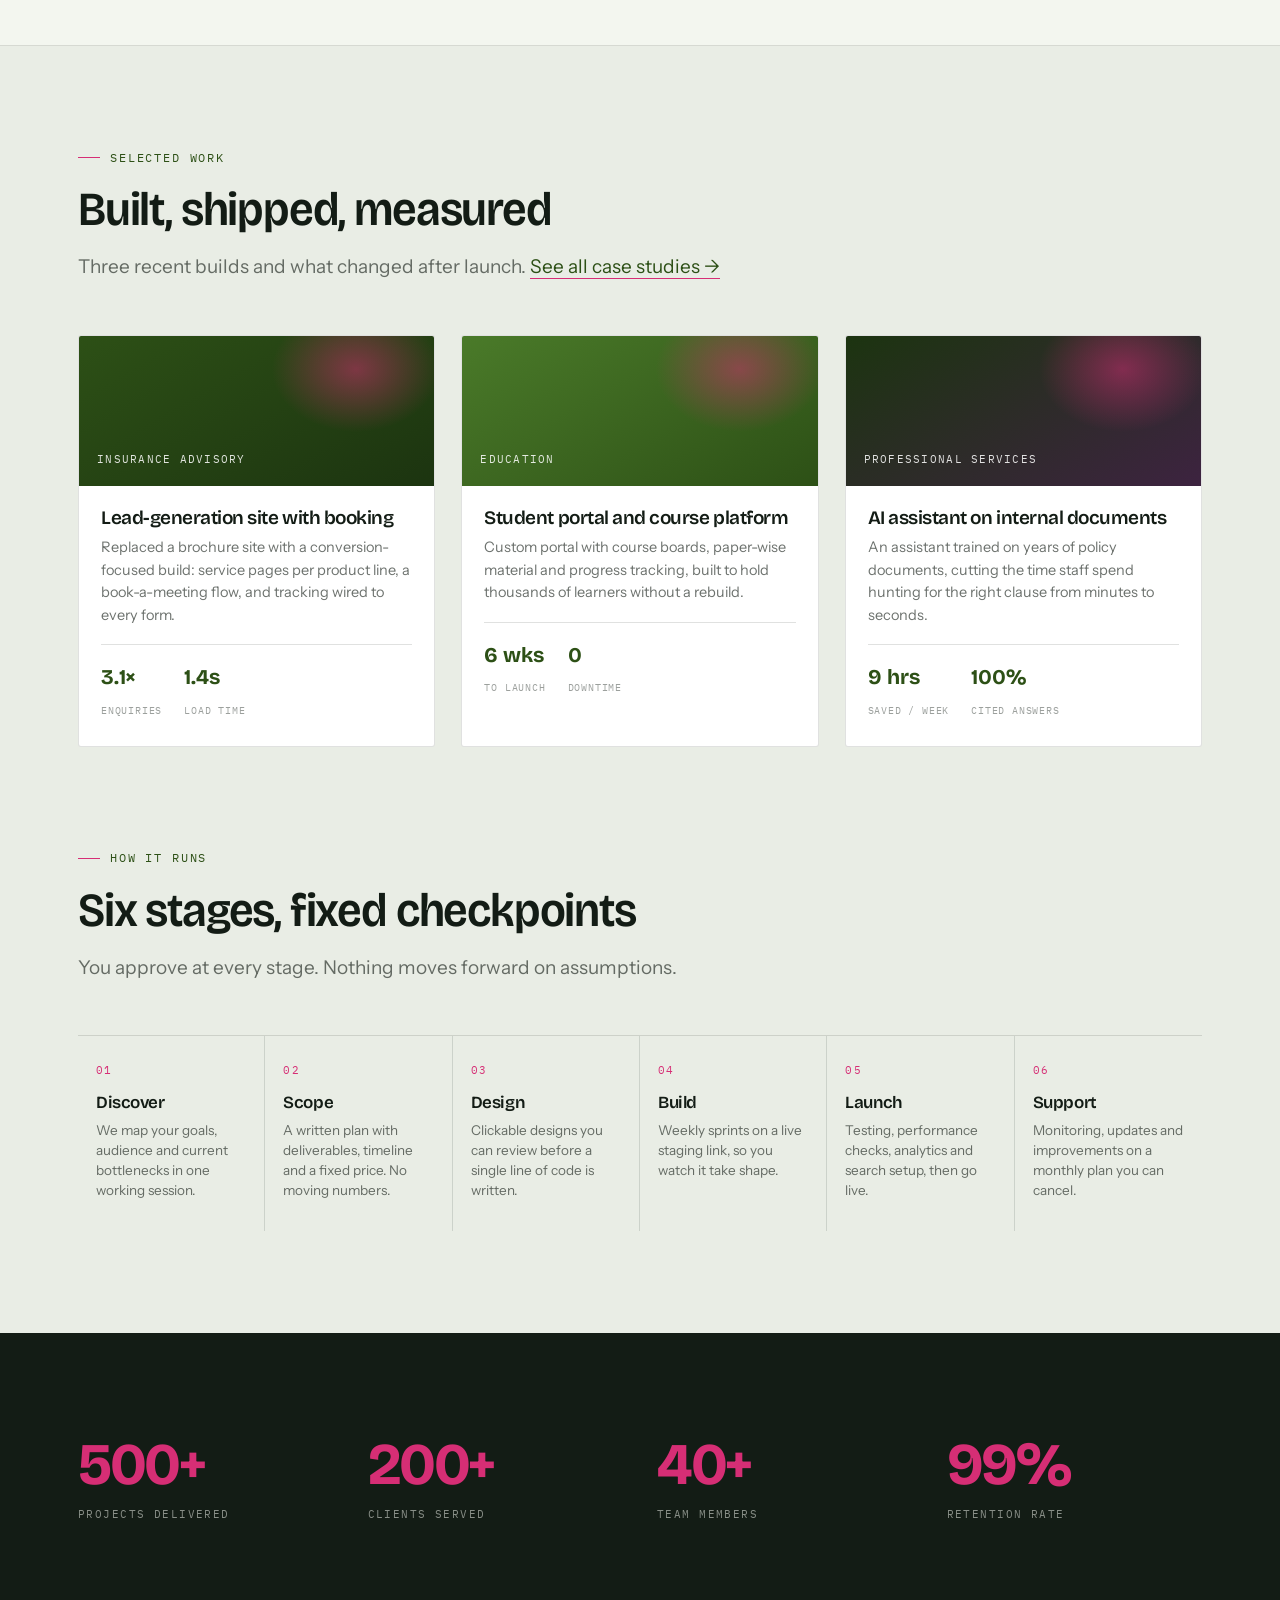
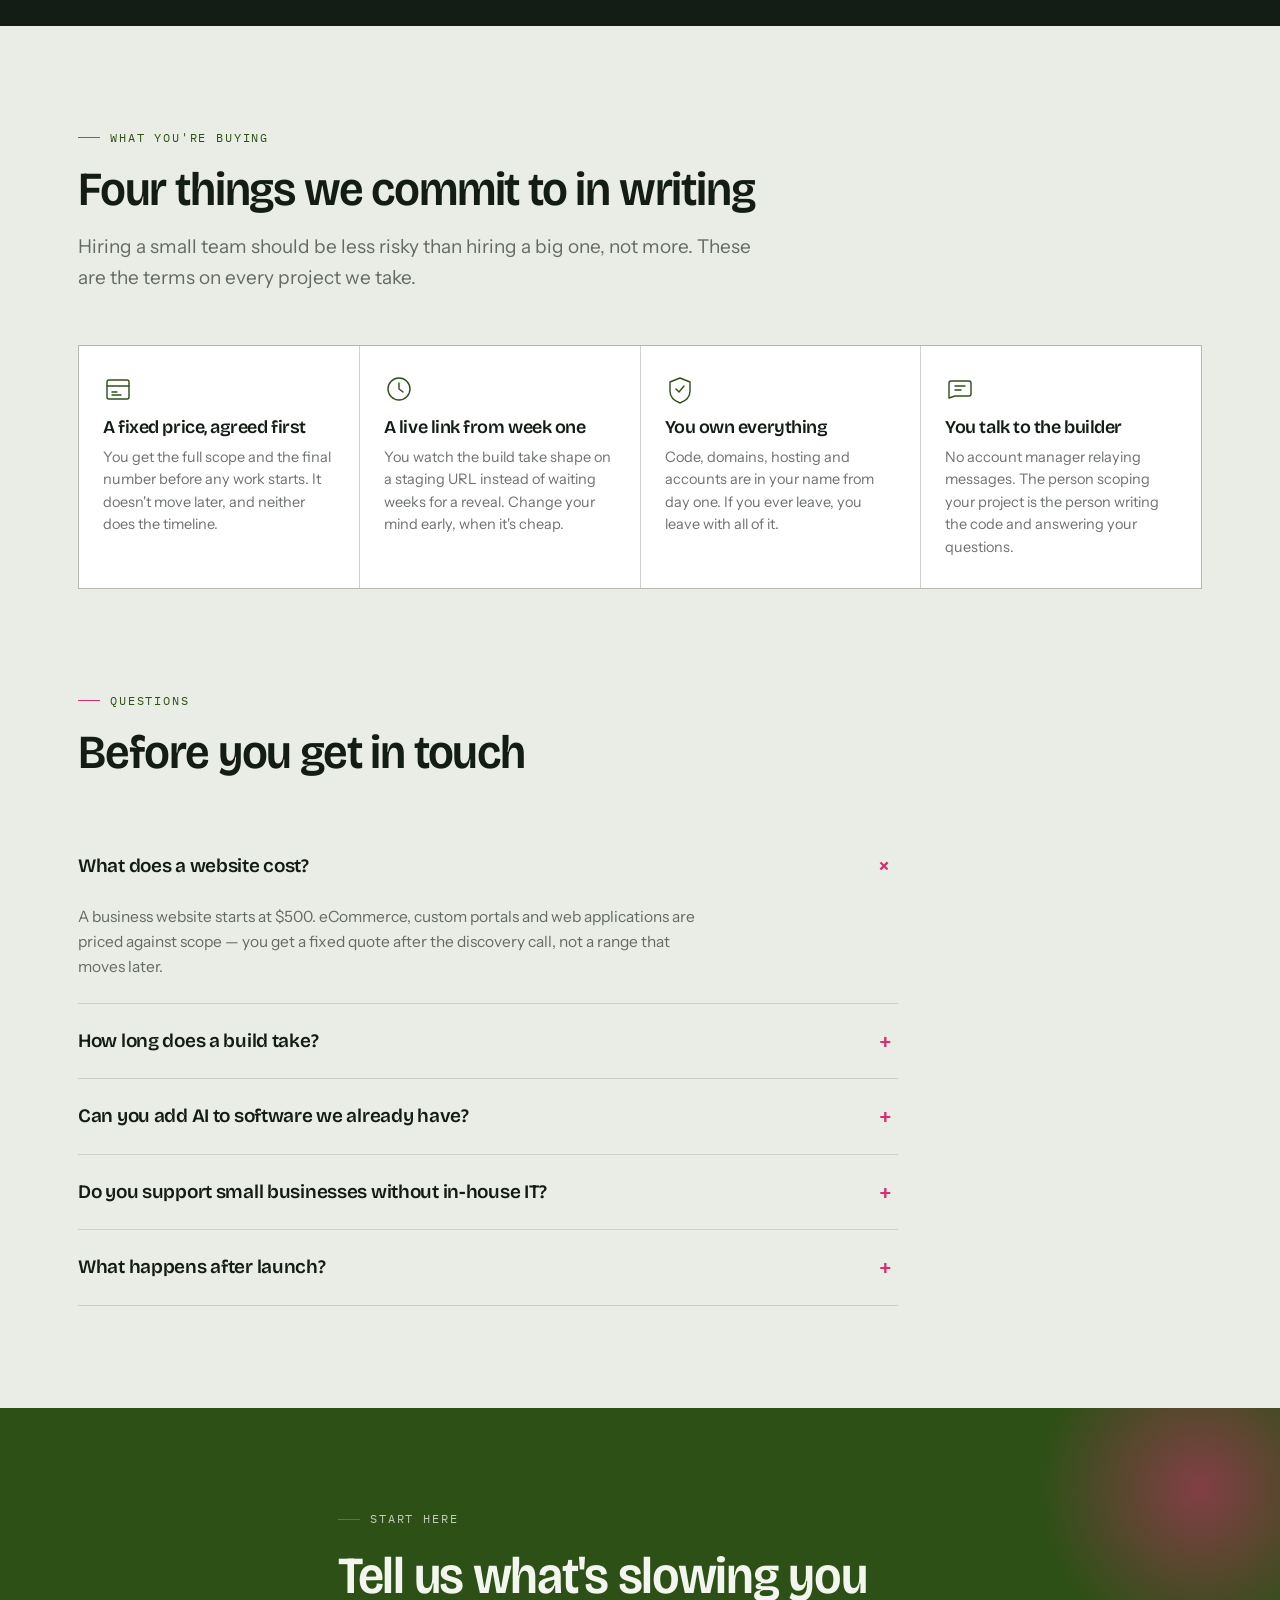
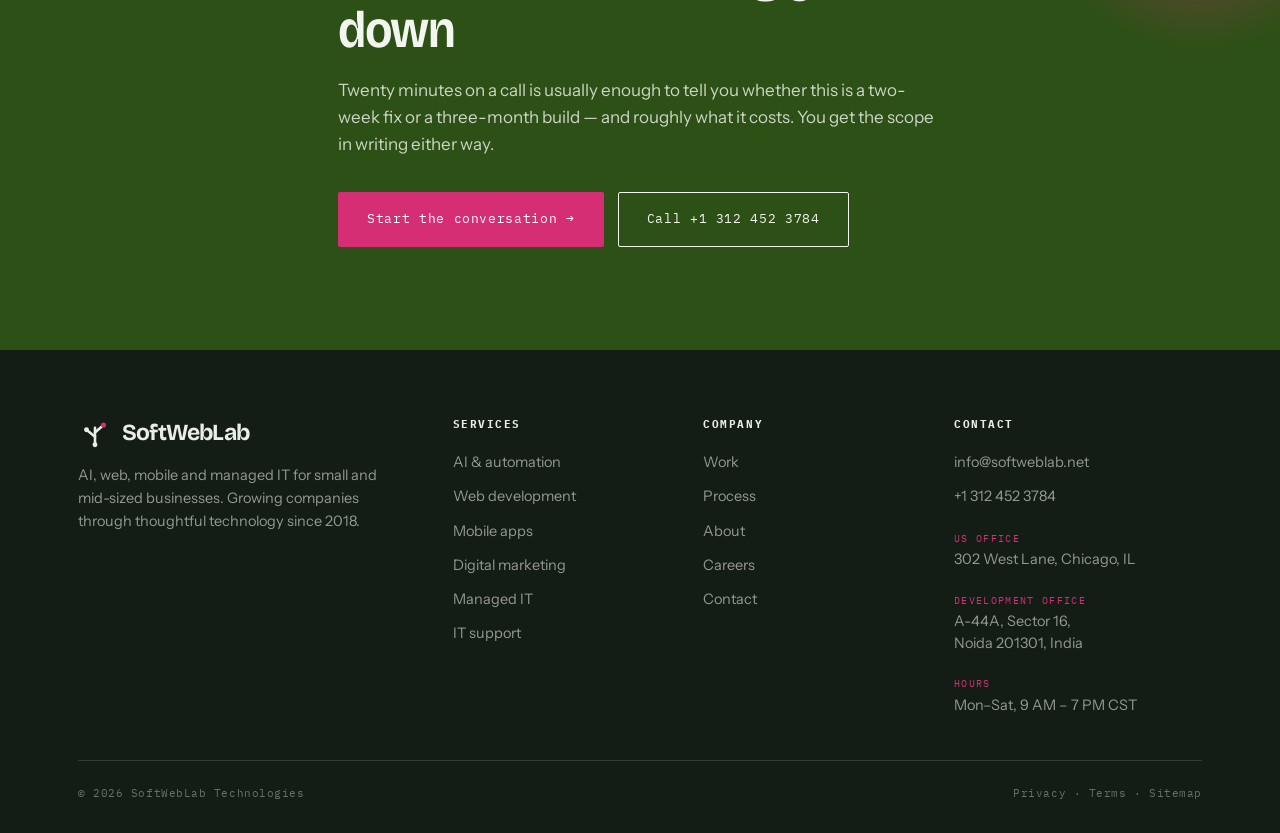
==== commit f4d2af76: "New brand mark, two-office contact details, hero spacing fix Replace the softweblab-logo.svg lockup " ====
--- a/index.html
+++ b/index.html
@@ -36,7 +36,7 @@
 <meta name="ICBM" content="41.8827, -87.6233">
 
 <meta name="theme-color" content="#2D5016">
-<link rel="icon" type="image/svg+xml" href="softweblab-logo.svg">
+<link rel="icon" href="favicon.svg">
 
 <!-- ✅ SCHEMA.org STRUCTURED DATA (JSON-LD) -->
 <script type="application/ld+json">
@@ -154,8 +154,16 @@
 <!-- ================= NAV ================= -->
 <header class="nav">
   <div class="wrap nav-in">
-    <a class="brand" href="#top">
-      <img class="brand-mark" src="softweblab-logo.svg" alt="SoftWebLab">
+    <a class="brand" href="index.html">
+      <svg class="brand-mark" viewBox="0 0 64 64" aria-hidden="true">
+        <g fill="none" stroke="currentColor" stroke-width="4.8" stroke-linecap="round" stroke-linejoin="round">
+          <path d="M32 54 V22"/><path d="M32 39 L16 26"/><path d="M32 31 L48 17"/>
+        </g>
+        <circle cx="16" cy="26" r="4.6" fill="currentColor"/>
+        <circle cx="32" cy="54" r="4.6" fill="currentColor"/>
+        <circle cx="48" cy="17" r="4.8" fill="#D62E75"/>
+      </svg>
+      <span>SoftWebLab</span>
     </a>
     <nav class="nav-links">
       <a href="services.html">Services</a>
@@ -630,7 +638,17 @@
   <div class="wrap">
     <div class="foot-grid">
       <div>
-        <img class="foot-logo" src="softweblab-logo-white.svg" alt="SoftWebLab">
+        <div class="foot-brand">
+          <svg class="brand-mark" viewBox="0 0 64 64" aria-hidden="true">
+            <g fill="none" stroke="currentColor" stroke-width="4.8" stroke-linecap="round" stroke-linejoin="round">
+              <path d="M32 54 V22"/><path d="M32 39 L16 26"/><path d="M32 31 L48 17"/>
+            </g>
+            <circle cx="16" cy="26" r="4.6" fill="currentColor"/>
+            <circle cx="32" cy="54" r="4.6" fill="currentColor"/>
+            <circle cx="48" cy="17" r="4.8" fill="#D62E75"/>
+          </svg>
+          <span>SoftWebLab</span>
+        </div>
         <p>AI, web, mobile and managed IT for small and mid-sized businesses. Growing
           companies through thoughtful technology since 2018.</p>
       </div>
@@ -643,10 +661,12 @@
         <li><a href="about.html">About</a></li><li><a href="careers.html">Careers</a></li>
         <li><a href="contact.html">Contact</a></li></ul></div>
       <div><h5>Contact</h5><ul>
-        <li><a href="mailto:hello@softweblab.net">hello@softweblab.net</a></li>
+        <li><a href="mailto:info@softweblab.net">info@softweblab.net</a></li>
         <li><a href="tel:+13124523784">+1 312 452 3784</a></li>
-        <li>302 West Lane, Chicago, IL</li>
-        <li>Mon–Sat, 9 AM – 7 PM CST</li></ul></div>
+        <li class="foot-office"><b>US office</b>302 West Lane, Chicago, IL</li>
+        <li class="foot-office"><b>Development office</b>A-44A, Sector 16,<br>Noida 201301, India</li>
+        <li class="foot-office"><b>Hours</b>Mon–Sat, 9 AM – 7 PM CST</li>
+      </ul></div>
     </div>
     <div class="foot-bottom">
       <span>© 2026 SoftWebLab Technologies</span>
--- a/softweblab.css
+++ b/softweblab.css
@@ -462,17 +462,44 @@
   .form-card{padding:26px 20px 28px}
 }
 
-/* Append to the END of softweblab.css — overrides the earlier .brand-mark rule.
-
-   Why: softweblab-logo.svg is a 320x80 lockup containing the icon, the
-   wordmark AND the tagline "IT SERVICES & DIGITAL SOLUTIONS". At 34px tall
-   the tagline renders about 4px high and reads as a grey smudge.
-   Raising it to 44px makes the tagline legible and gives the nav more presence. */
-
-.nav-in{height:82px}
-.brand-mark{height:44px;width:auto}
+/* Append to the END of softweblab.css.
+   Replaces the broken lockup with the new mark + live-text wordmark,
+   and styles the two-office contact blocks. */
+
+/* --- brand --- */
+.brand{display:flex;align-items:center;gap:10px;font-family:var(--display);
+       font-weight:700;font-size:21px;letter-spacing:-.035em;
+       color:var(--moss);margin-right:auto;line-height:1}
+.brand span{color:var(--ink)}
+.brand-mark{width:32px;height:32px;flex:none}
+.nav-in{height:74px}
+
+.foot-brand{display:flex;align-items:center;gap:10px;font-family:var(--display);
+            font-weight:700;font-size:23px;letter-spacing:-.035em;
+            color:var(--paper);margin-bottom:14px;line-height:1}
+.foot-brand .brand-mark{width:34px;height:34px}
+.foot-logo{display:none}
+
+/* --- two-office footer + contact --- */
+.foot-office{display:block;margin-top:12px;line-height:1.5}
+.foot-office b{display:block;font-family:var(--mono);font-size:9.5px;letter-spacing:.14em;
+               text-transform:uppercase;color:var(--grow);font-weight:400;margin-bottom:3px}
+
+.office-split{display:grid;gap:14px}
+.office-split > div > b{display:block;font-family:var(--mono);font-size:9.5px;
+                        letter-spacing:.14em;text-transform:uppercase;color:var(--grow);
+                        font-weight:400;margin-bottom:4px}
 
 @media(max-width:680px){
-  .nav-in{height:66px}
-  .brand-mark{height:34px}
-}+  .nav-in{height:64px}
+  .brand{font-size:19px}
+  .brand-mark{width:28px;height:28px}
+}
+
+/* --- hero spacing fix ---
+   The diagram rendered 507x662 while the text column was 500 tall, so
+   align-items:center pushed the text down ~81px on top of 90px of padding
+   — a 185px gap under the header. Capping the diagram width evens the two
+   columns out and the offset disappears. Measured result: 185px -> 68px. */
+.hero{padding-top:clamp(30px,3.4vw,52px)}
+.diagram{width:100%;max-width:400px;height:auto;display:block;margin-inline:auto}
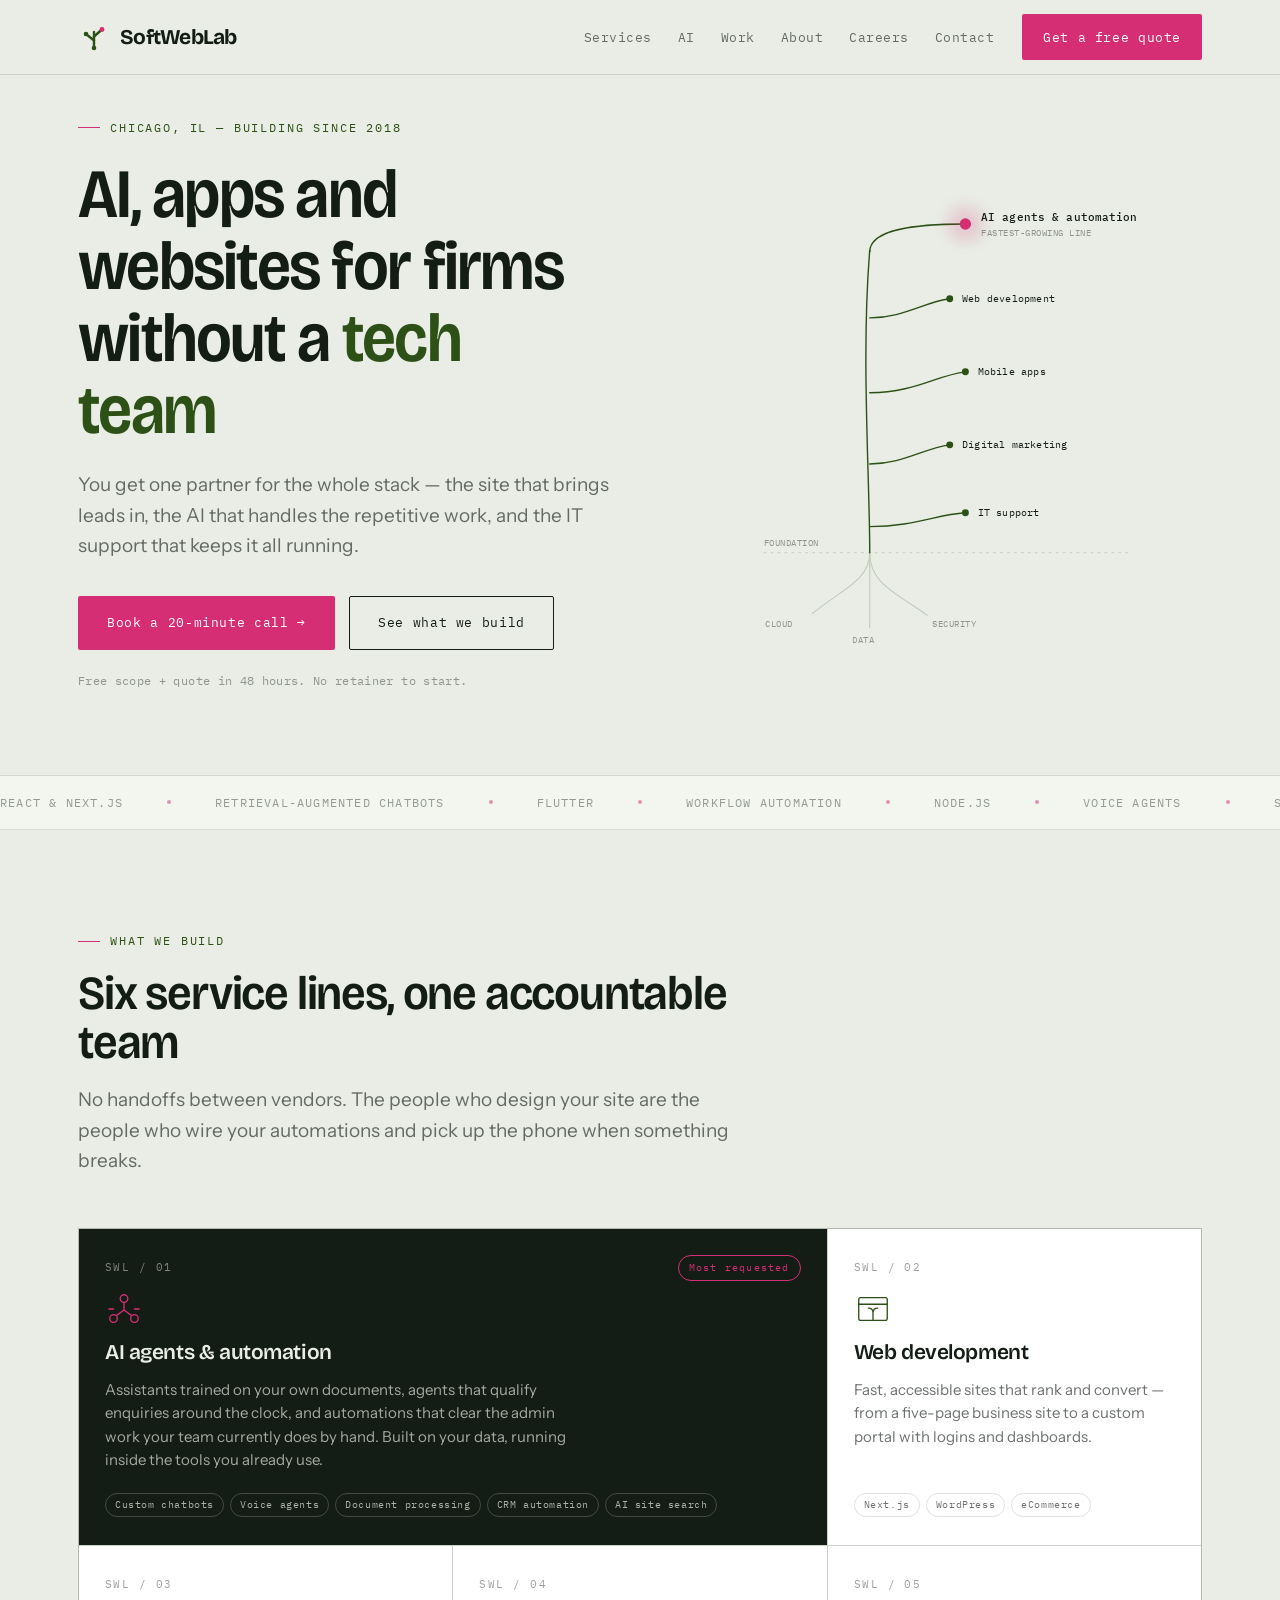
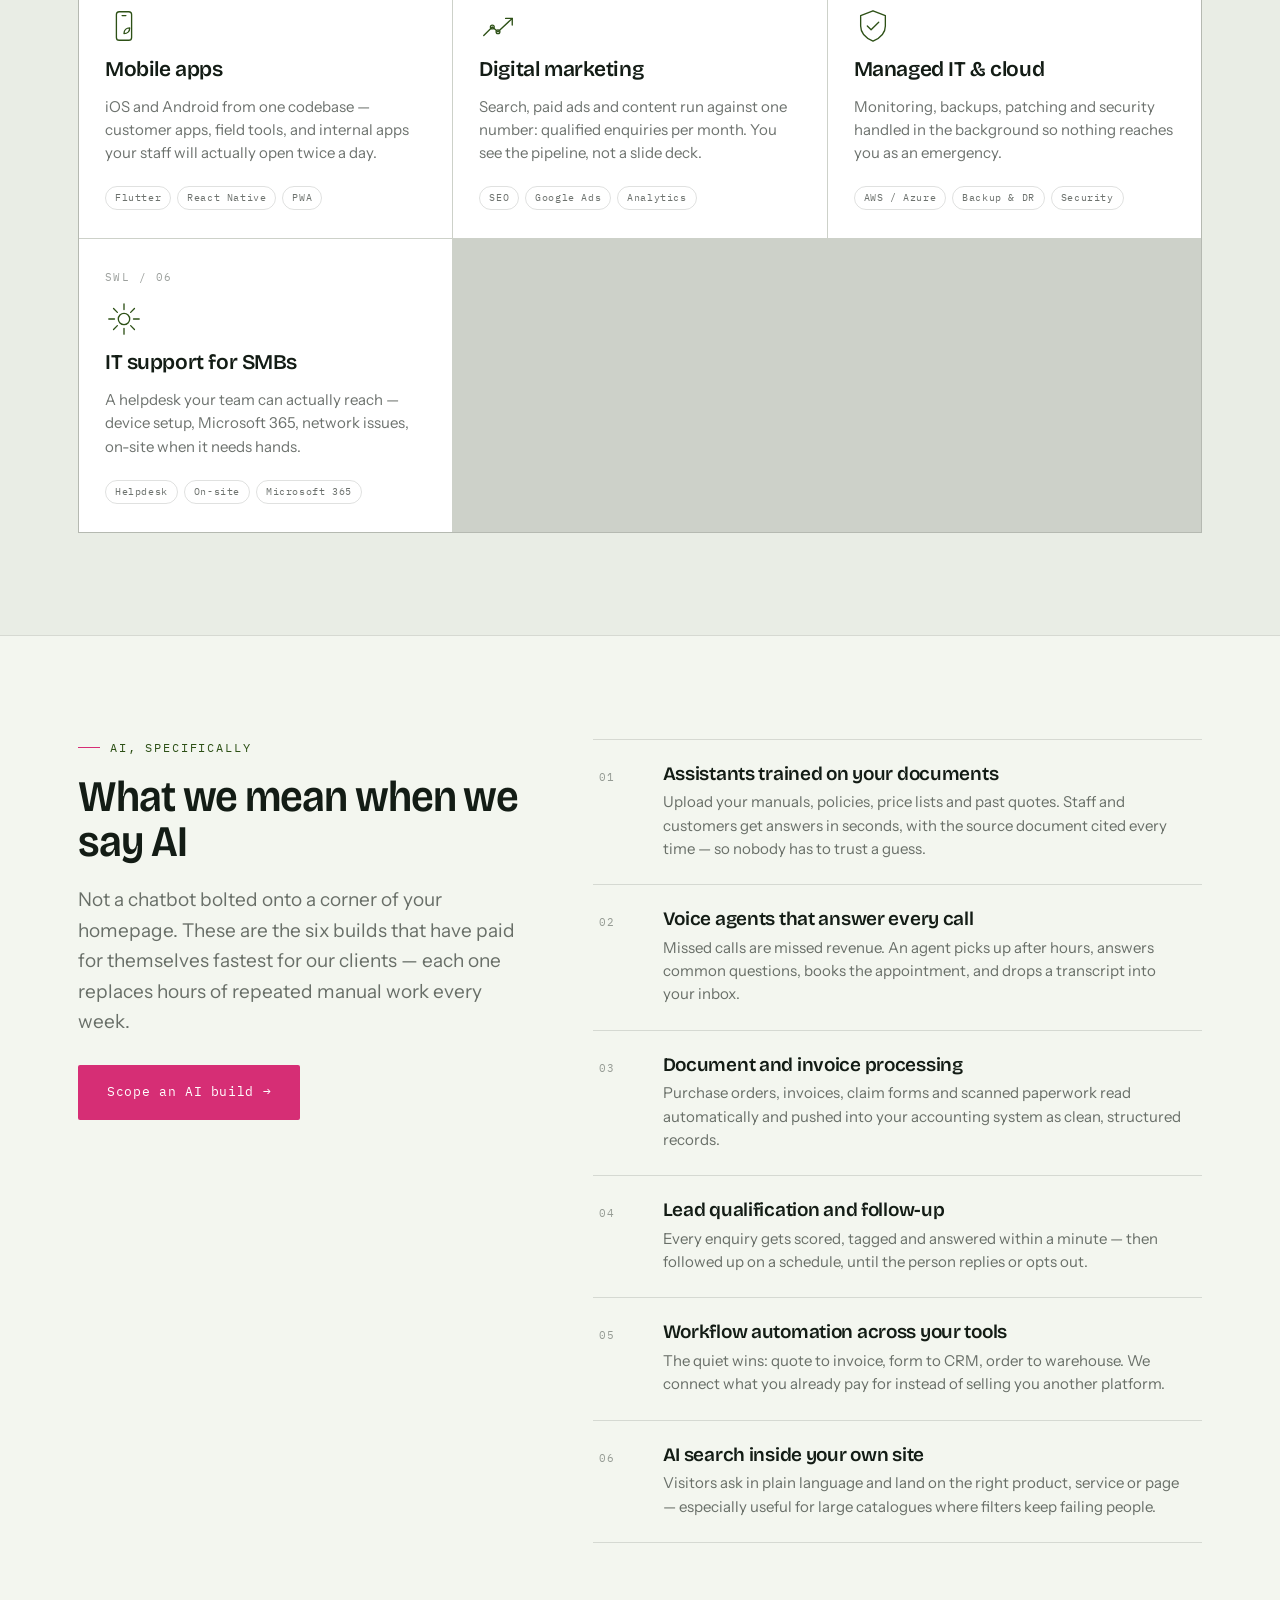
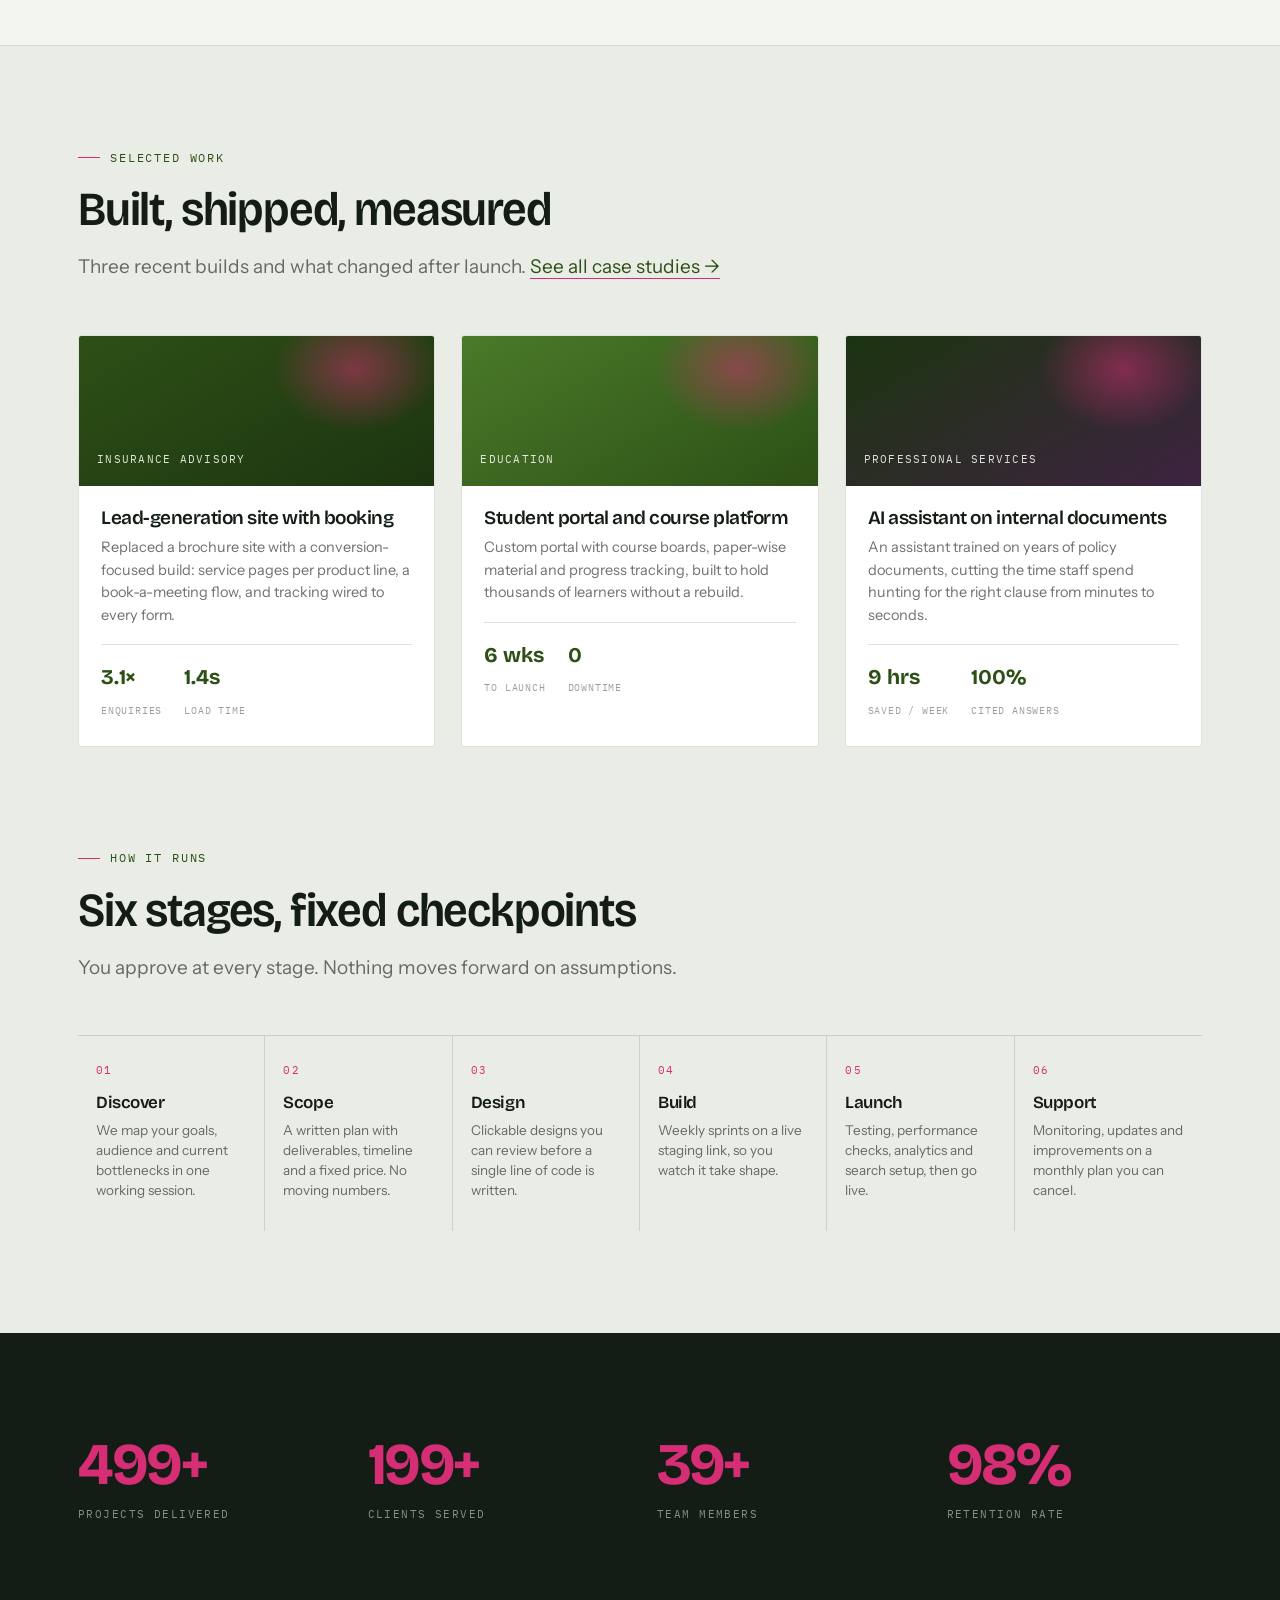
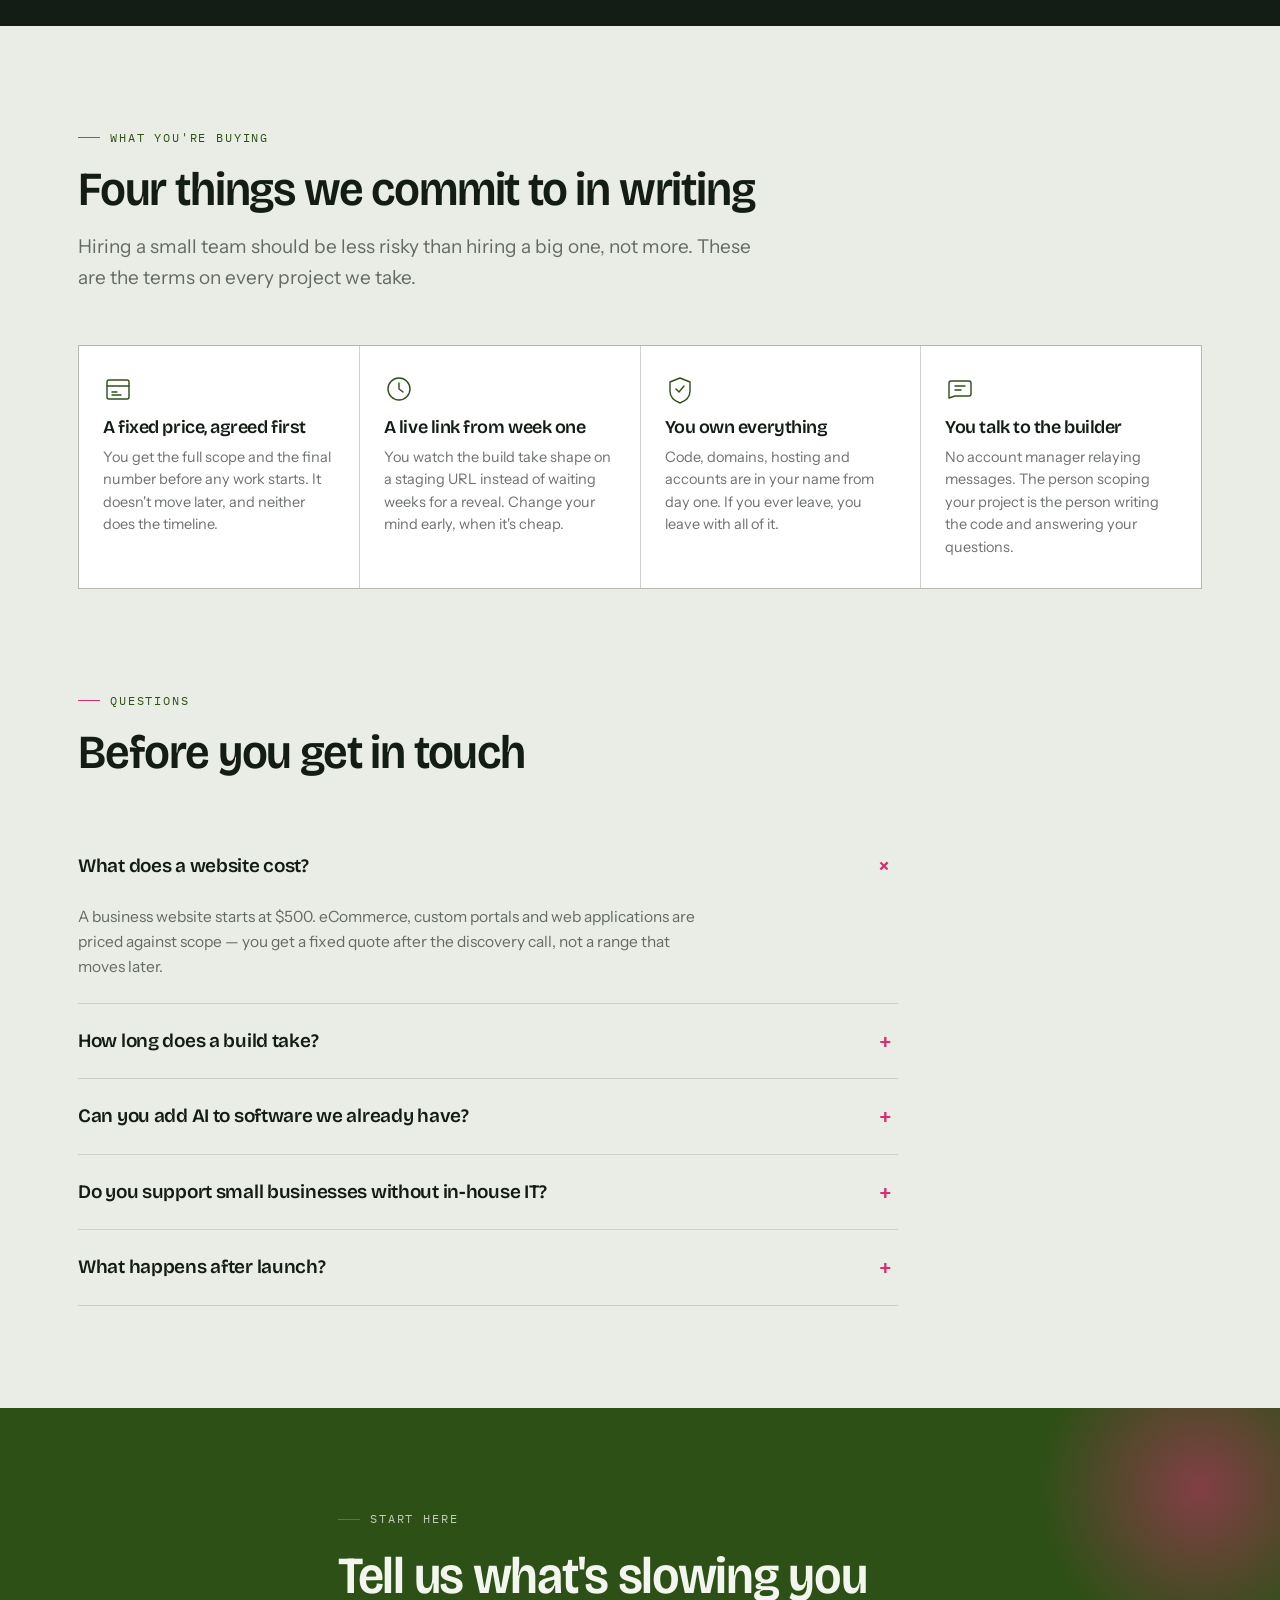
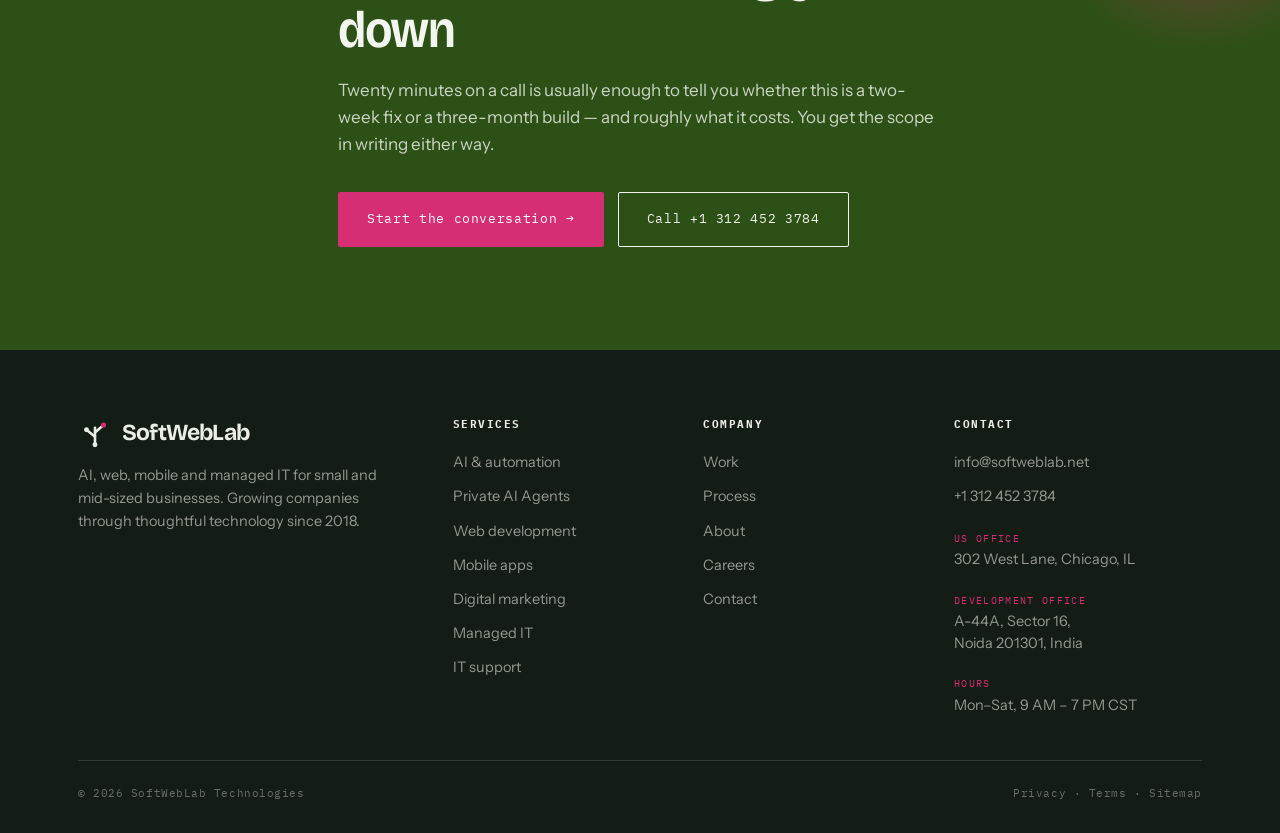
==== commit 8f342905: "Link Private AI Agents from footer services column Added to all six pages that share the SoftWebLab " ====
--- a/index.html
+++ b/index.html
@@ -653,9 +653,10 @@
           companies through thoughtful technology since 2018.</p>
       </div>
       <div><h5>Services</h5><ul>
-        <li><a href="index.html#ai">AI &amp; automation</a></li><li><a href="services.html">Web development</a></li>
-        <li><a href="services.html">Mobile apps</a></li><li><a href="services.html">Digital marketing</a></li>
-        <li><a href="services.html">Managed IT</a></li><li><a href="services.html">IT support</a></li></ul></div>
+        <li><a href="index.html#ai">AI &amp; automation</a></li><li><a href="services.html#private-agents">Private AI Agents</a></li>
+        <li><a href="services.html">Web development</a></li><li><a href="services.html">Mobile apps</a></li>
+        <li><a href="services.html">Digital marketing</a></li><li><a href="services.html">Managed IT</a></li>
+        <li><a href="services.html">IT support</a></li></ul></div>
       <div><h5>Company</h5><ul>
         <li><a href="work.html">Work</a></li><li><a href="#process">Process</a></li>
         <li><a href="about.html">About</a></li><li><a href="careers.html">Careers</a></li>
--- a/softweblab.css
+++ b/softweblab.css
@@ -503,3 +503,341 @@
    columns out and the offset disappears. Measured result: 185px -> 68px. */
 .hero{padding-top:clamp(30px,3.4vw,52px)}
 .diagram{width:100%;max-width:400px;height:auto;display:block;margin-inline:auto}
+
+
+/* ================================================================
+   SERVICES: PRIVATE AI AGENTS
+   Scoped under .swl-ag with a deliberate .swl-ag- prefix so none of
+   it can collide with the rules above. The four variables below are
+   the only mapping points; everything else derives from them.
+   ================================================================ */
+.swl-ag {
+  /* ---- mapped to site tokens ---- */
+  --ag-ink: var(--ink);
+  --ag-muted: var(--ink-60);
+  --ag-accent: var(--moss);
+  --ag-page: var(--paper);
+  /* ------------------------------- */
+
+  --ag-line: color-mix(in srgb, var(--ag-ink) 14%, transparent);
+  --ag-line-soft: color-mix(in srgb, var(--ag-ink) 8%, transparent);
+  --ag-surface: var(--paper-2);
+
+  color: var(--ag-ink);
+  padding: clamp(3.5rem, 8vw, 6.5rem) 0;
+}
+
+/* ---------- intro ---------- */
+
+.swl-ag__lead {
+  display: grid;
+  gap: clamp(1.5rem, 4vw, 3.5rem);
+  grid-template-columns: 1fr;
+  align-items: start;
+}
+
+@media (min-width: 60rem) {
+  .swl-ag__lead { grid-template-columns: minmax(0, 5fr) minmax(0, 6fr); }
+}
+
+.swl-ag__title {
+  font-size: clamp(1.85rem, 4.2vw, 2.9rem);
+  line-height: 1.12;
+  letter-spacing: -0.018em;
+  font-weight: 600;
+  margin: 0 0 0.75rem;
+  max-width: 18ch;
+}
+
+.swl-ag__standfirst {
+  font-size: clamp(1.02rem, 1.6vw, 1.15rem);
+  line-height: 1.55;
+  color: var(--ag-muted);
+  margin: 0;
+  max-width: 46ch;
+}
+
+.swl-ag__body p {
+  margin: 0 0 1.1rem;
+  line-height: 1.65;
+  max-width: 62ch;
+}
+
+.swl-ag__body p:last-child { margin-bottom: 0; }
+
+/* ---------- boundary diagram ---------- */
+
+.swl-ag__figure {
+  margin: clamp(2.5rem, 6vw, 4rem) 0 0;
+  padding: clamp(1.25rem, 3vw, 2rem);
+  border: 1px solid var(--ag-line);
+  background: var(--ag-surface);
+}
+
+.swl-ag__figure svg { display: block; width: 100%; height: auto; }
+
+.swl-ag__caption {
+  margin: 1.25rem 0 0;
+  font-size: 0.9rem;
+  line-height: 1.6;
+  color: var(--ag-muted);
+  max-width: 58ch;
+}
+
+/* ---------- shared heading for sub-blocks ---------- */
+
+.swl-ag__h3 {
+  font-size: clamp(1.2rem, 2.2vw, 1.5rem);
+  line-height: 1.25;
+  letter-spacing: -0.012em;
+  font-weight: 600;
+  margin: 0 0 0.6rem;
+}
+
+.swl-ag__block { margin-top: clamp(3rem, 7vw, 5rem); }
+
+.swl-ag__block > p {
+  margin: 0 0 2rem;
+  line-height: 1.65;
+  color: var(--ag-muted);
+  max-width: 58ch;
+}
+
+/* ---------- sectors ---------- */
+
+.swl-ag__sectors {
+  display: grid;
+  gap: clamp(1.5rem, 3vw, 2.5rem);
+  grid-template-columns: 1fr;
+}
+
+@media (min-width: 48rem) {
+  .swl-ag__sectors { grid-template-columns: repeat(3, minmax(0, 1fr)); }
+}
+
+.swl-ag__sector {
+  padding-top: 1.25rem;
+  border-top: 2px solid var(--ag-ink);
+}
+
+.swl-ag__glyph {
+  width: 2.5rem;
+  height: 2.5rem;
+  color: var(--ag-accent);
+  margin-bottom: 1rem;
+}
+
+/* The site sets a global h1-h4 { line-height: 1.04 }, which these three
+   h4 rules would otherwise inherit; they declare their own so the block
+   stays self-contained, as .swl-ag__title and .swl-ag__h3 already do. */
+.swl-ag__sector h4 {
+  font-size: 1.02rem;
+  font-weight: 600;
+  line-height: 1.3;
+  margin: 0 0 0.5rem;
+}
+
+.swl-ag__sector p {
+  margin: 0;
+  font-size: 0.95rem;
+  line-height: 1.6;
+  color: var(--ag-muted);
+}
+
+/* ---------- guardrails ---------- */
+
+.swl-ag__rails {
+  list-style: none;
+  margin: 0;
+  padding: 0;
+  display: grid;
+  gap: 0;
+  grid-template-columns: 1fr;
+  border-top: 1px solid var(--ag-line);
+}
+
+@media (min-width: 48rem) {
+  .swl-ag__rails { grid-template-columns: repeat(2, minmax(0, 1fr)); column-gap: clamp(2rem, 5vw, 4rem); }
+}
+
+.swl-ag__rail {
+  display: grid;
+  grid-template-columns: 1.35rem 1fr;
+  gap: 0.9rem;
+  padding: 1.1rem 0;
+  border-bottom: 1px solid var(--ag-line);
+  align-items: start;
+}
+
+.swl-ag__rail svg { width: 1.35rem; height: 1.35rem; color: var(--ag-accent); margin-top: 0.15rem; }
+
+.swl-ag__rail b { font-weight: 600; display: block; margin-bottom: 0.2rem; }
+
+.swl-ag__rail span { font-size: 0.93rem; line-height: 1.55; color: var(--ag-muted); }
+
+/* ---------- what we run ---------- */
+
+.swl-ag__stack {
+  display: grid;
+  gap: 1.5rem;
+  grid-template-columns: 1fr;
+  padding: clamp(1.5rem, 3vw, 2rem);
+  border: 1px solid var(--ag-line);
+}
+
+@media (min-width: 48rem) {
+  .swl-ag__stack { grid-template-columns: repeat(2, minmax(0, 1fr)); gap: clamp(2rem, 4vw, 3rem); }
+}
+
+.swl-ag__tool h4 { font-size: 1rem; font-weight: 600; line-height: 1.3; margin: 0 0 0.45rem; }
+
+.swl-ag__tool p { margin: 0; font-size: 0.93rem; line-height: 1.6; color: var(--ag-muted); }
+
+.swl-ag__licence {
+  display: inline-block;
+  margin-top: 0.6rem;
+  font-size: 0.8rem;
+  letter-spacing: 0.01em;
+  color: var(--ag-accent);
+  border: 1px solid color-mix(in srgb, var(--ag-accent) 35%, transparent);
+  padding: 0.15rem 0.5rem;
+}
+
+/* ---------- engagement ---------- */
+
+.swl-ag__engage {
+  display: grid;
+  gap: clamp(1.5rem, 3vw, 3rem);
+  grid-template-columns: 1fr;
+}
+
+@media (min-width: 48rem) {
+  .swl-ag__engage { grid-template-columns: repeat(2, minmax(0, 1fr)); }
+}
+
+.swl-ag__step { border-left: 2px solid var(--ag-accent); padding-left: 1.25rem; }
+
+.swl-ag__step h4 { font-size: 1.05rem; font-weight: 600; line-height: 1.3; margin: 0 0 0.15rem; }
+
+.swl-ag__step em {
+  display: block;
+  font-style: normal;
+  font-size: 0.88rem;
+  color: var(--ag-accent);
+  margin-bottom: 0.6rem;
+}
+
+.swl-ag__step p { margin: 0; font-size: 0.95rem; line-height: 1.6; color: var(--ag-muted); }
+
+/* ---------- cta ---------- */
+
+.swl-ag__cta {
+  margin-top: clamp(3rem, 7vw, 5rem);
+  padding-top: clamp(2rem, 4vw, 2.5rem);
+  border-top: 2px solid var(--ag-ink);
+  display: flex;
+  flex-wrap: wrap;
+  gap: 1.5rem;
+  align-items: baseline;
+  justify-content: space-between;
+}
+
+.swl-ag__cta p {
+  margin: 0;
+  font-size: clamp(1.1rem, 2vw, 1.35rem);
+  line-height: 1.4;
+  max-width: 34ch;
+  font-weight: 500;
+}
+
+.swl-ag__button {
+  display: inline-block;
+  padding: 0.85rem 1.6rem;
+  background: var(--ag-ink);
+  color: var(--ag-page);
+  text-decoration: none;
+  font-size: 0.97rem;
+  font-weight: 500;
+  transition: background 140ms ease;
+}
+
+.swl-ag__button:hover,
+.swl-ag__button:focus-visible { background: var(--ag-accent); }
+
+.swl-ag :focus-visible { outline: 2px solid var(--grow); outline-offset: 3px; }
+
+@media (prefers-reduced-motion: reduce) {
+  .swl-ag * { transition: none !important; }
+}
+
+
+/* ---------- diagram reveal sequence ----------
+   Only the boundary diagram animates. The finished diagram is the
+   default state; .ag-armed (added by JS on services.html) hides the
+   parts and .ag-running plays them, so no-JS and reduced-motion
+   visitors get the finished diagram. */
+/* Armed only once JS confirms it can run the sequence.
+   Without this class the diagram renders finished. */
+.swl-ag__figure.ag-armed .ag-p { opacity: 0; }
+
+.swl-ag__figure.ag-armed .ag-d {
+  stroke-dasharray: 1;
+  stroke-dashoffset: 1;
+}
+
+.swl-ag__figure.ag-running .ag-p {
+  animation: ag-appear 420ms ease-out forwards;
+}
+
+.swl-ag__figure.ag-running .ag-d {
+  animation: ag-draw 340ms ease-in-out forwards;
+}
+
+@keyframes ag-appear {
+  from { opacity: 0; transform: translateY(4px); }
+  to   { opacity: 1; transform: none; }
+}
+
+@keyframes ag-draw {
+  to { stroke-dashoffset: 0; }
+}
+
+/* transform on SVG children needs a sane origin */
+.swl-ag__figure .ag-p { transform-box: fill-box; transform-origin: center; }
+
+/* ---- the sequence ---- */
+.swl-ag__figure.ag-running .ag-p--boundary { animation-delay:    0ms; }
+
+.swl-ag__figure.ag-running .ag-p--src1     { animation-delay:  220ms; }
+.swl-ag__figure.ag-running .ag-p--src2     { animation-delay:  300ms; }
+.swl-ag__figure.ag-running .ag-p--src3     { animation-delay:  380ms; }
+
+.swl-ag__figure.ag-running .ag-d--feed1    { animation-delay:  520ms; }
+.swl-ag__figure.ag-running .ag-d--feed2    { animation-delay:  560ms; }
+.swl-ag__figure.ag-running .ag-d--feed3    { animation-delay:  600ms; }
+
+.swl-ag__figure.ag-running .ag-p--agent    { animation-delay:  820ms; }
+
+.swl-ag__figure.ag-running .ag-d--out      { animation-delay: 1060ms; }
+.swl-ag__figure.ag-running .ag-p--cross    { animation-delay: 1300ms; }
+.swl-ag__figure.ag-running .ag-d--out2     { animation-delay: 1340ms; }
+.swl-ag__figure.ag-running .ag-p--outlabel { animation-delay: 1400ms; }
+.swl-ag__figure.ag-running .ag-p--model    { animation-delay: 1420ms; }
+
+.swl-ag__figure.ag-running .ag-d--approve  { animation-delay: 1180ms; }
+.swl-ag__figure.ag-running .ag-p--approval { animation-delay: 1400ms; }
+
+.swl-ag__figure.ag-running .ag-d--team     { animation-delay: 1620ms; }
+.swl-ag__figure.ag-running .ag-d--team2    { animation-delay: 1720ms; }
+.swl-ag__figure.ag-running .ag-p--teambox  { animation-delay: 1780ms; }
+
+/* The existing .swl-ag reduced-motion rule kills transitions.
+   This kills the sequence outright and shows the finished diagram. */
+@media (prefers-reduced-motion: reduce) {
+  .swl-ag__figure.ag-armed .ag-p,
+  .swl-ag__figure.ag-armed .ag-d {
+    opacity: 1;
+    stroke-dashoffset: 0;
+    animation: none !important;
+  }
+}
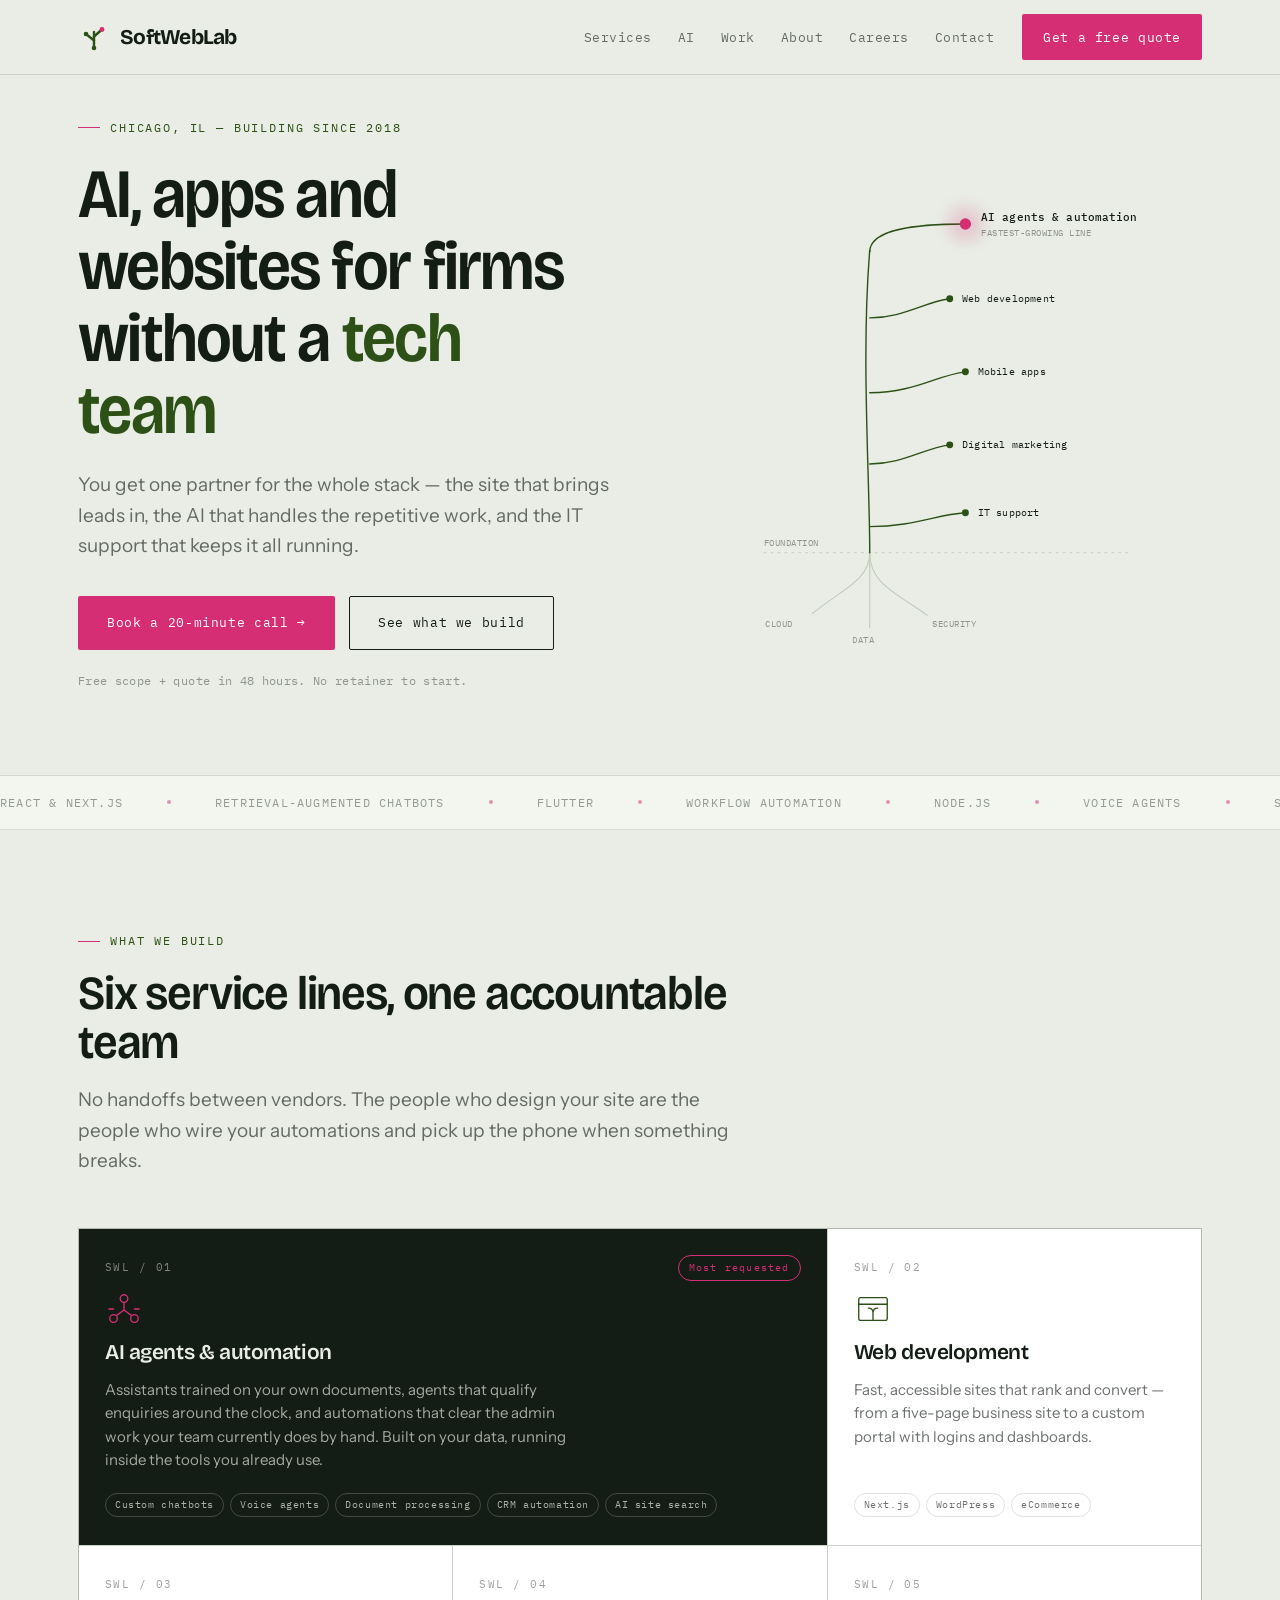
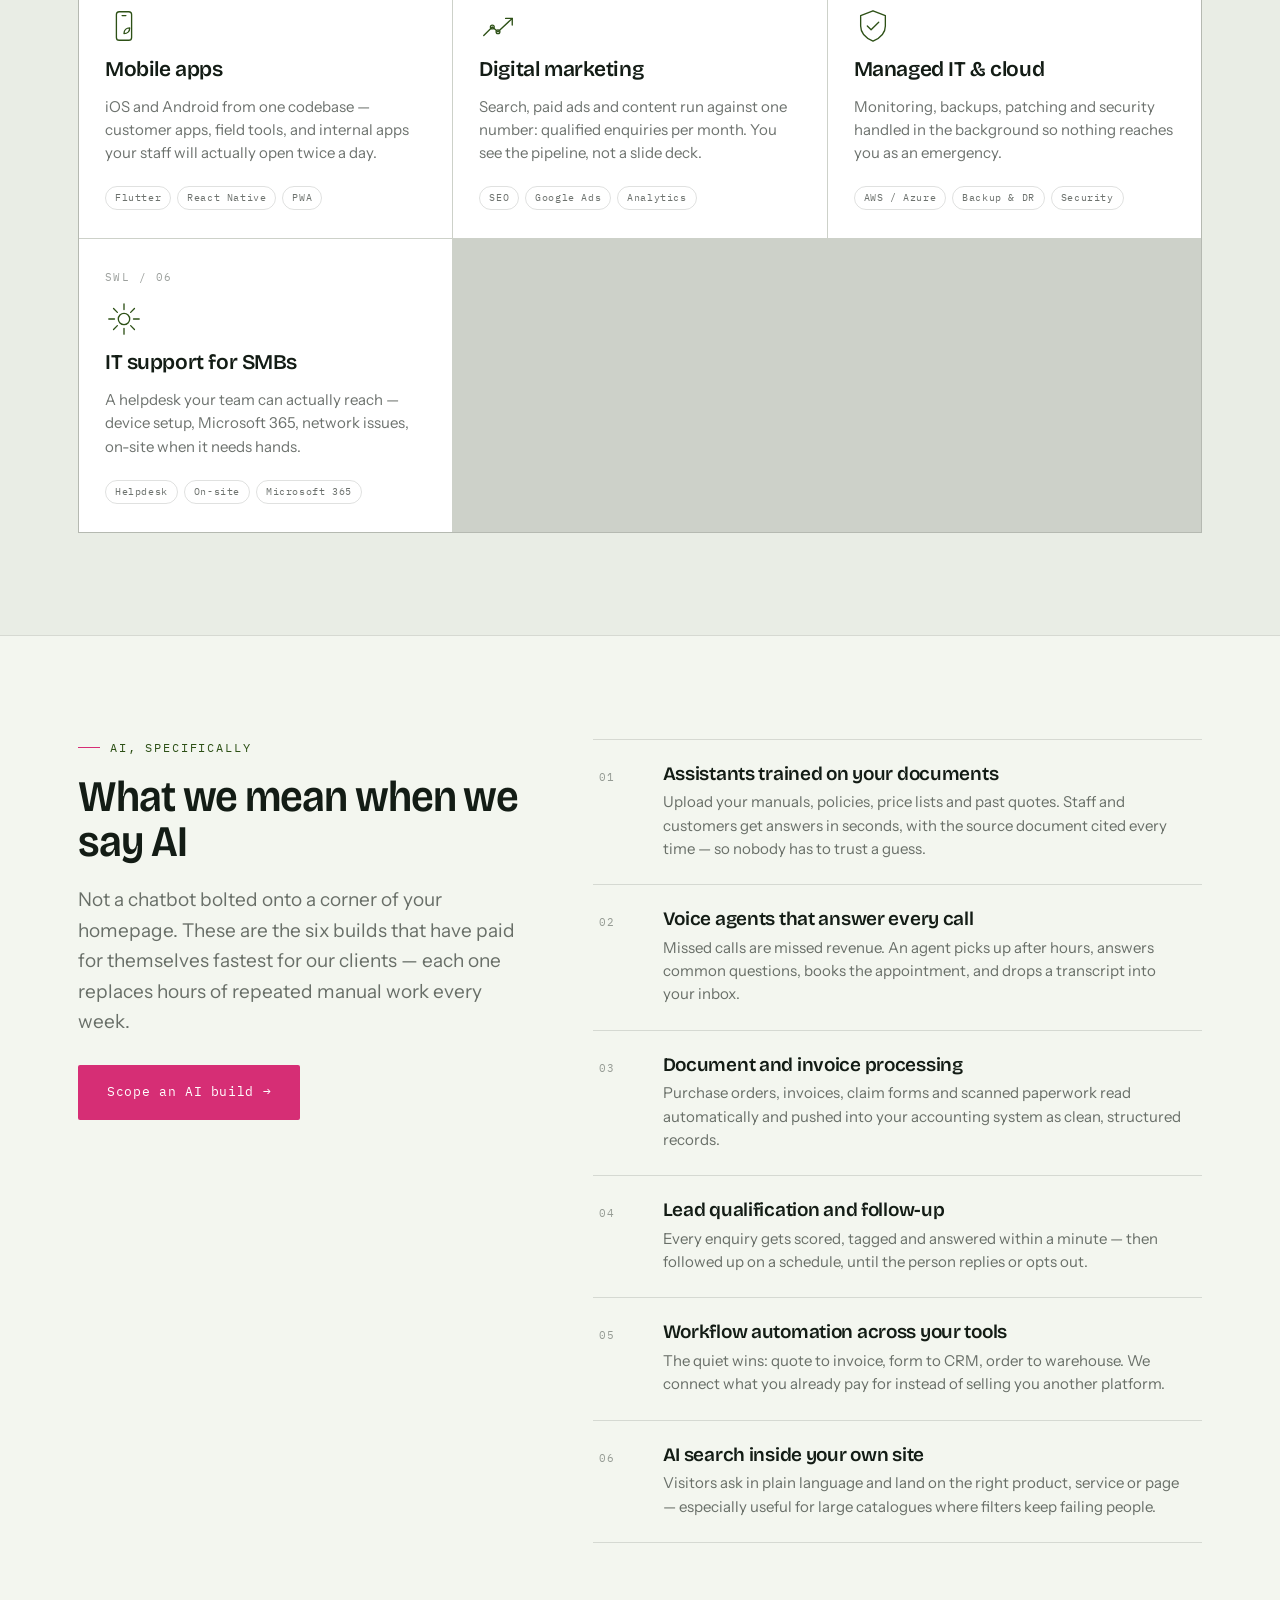
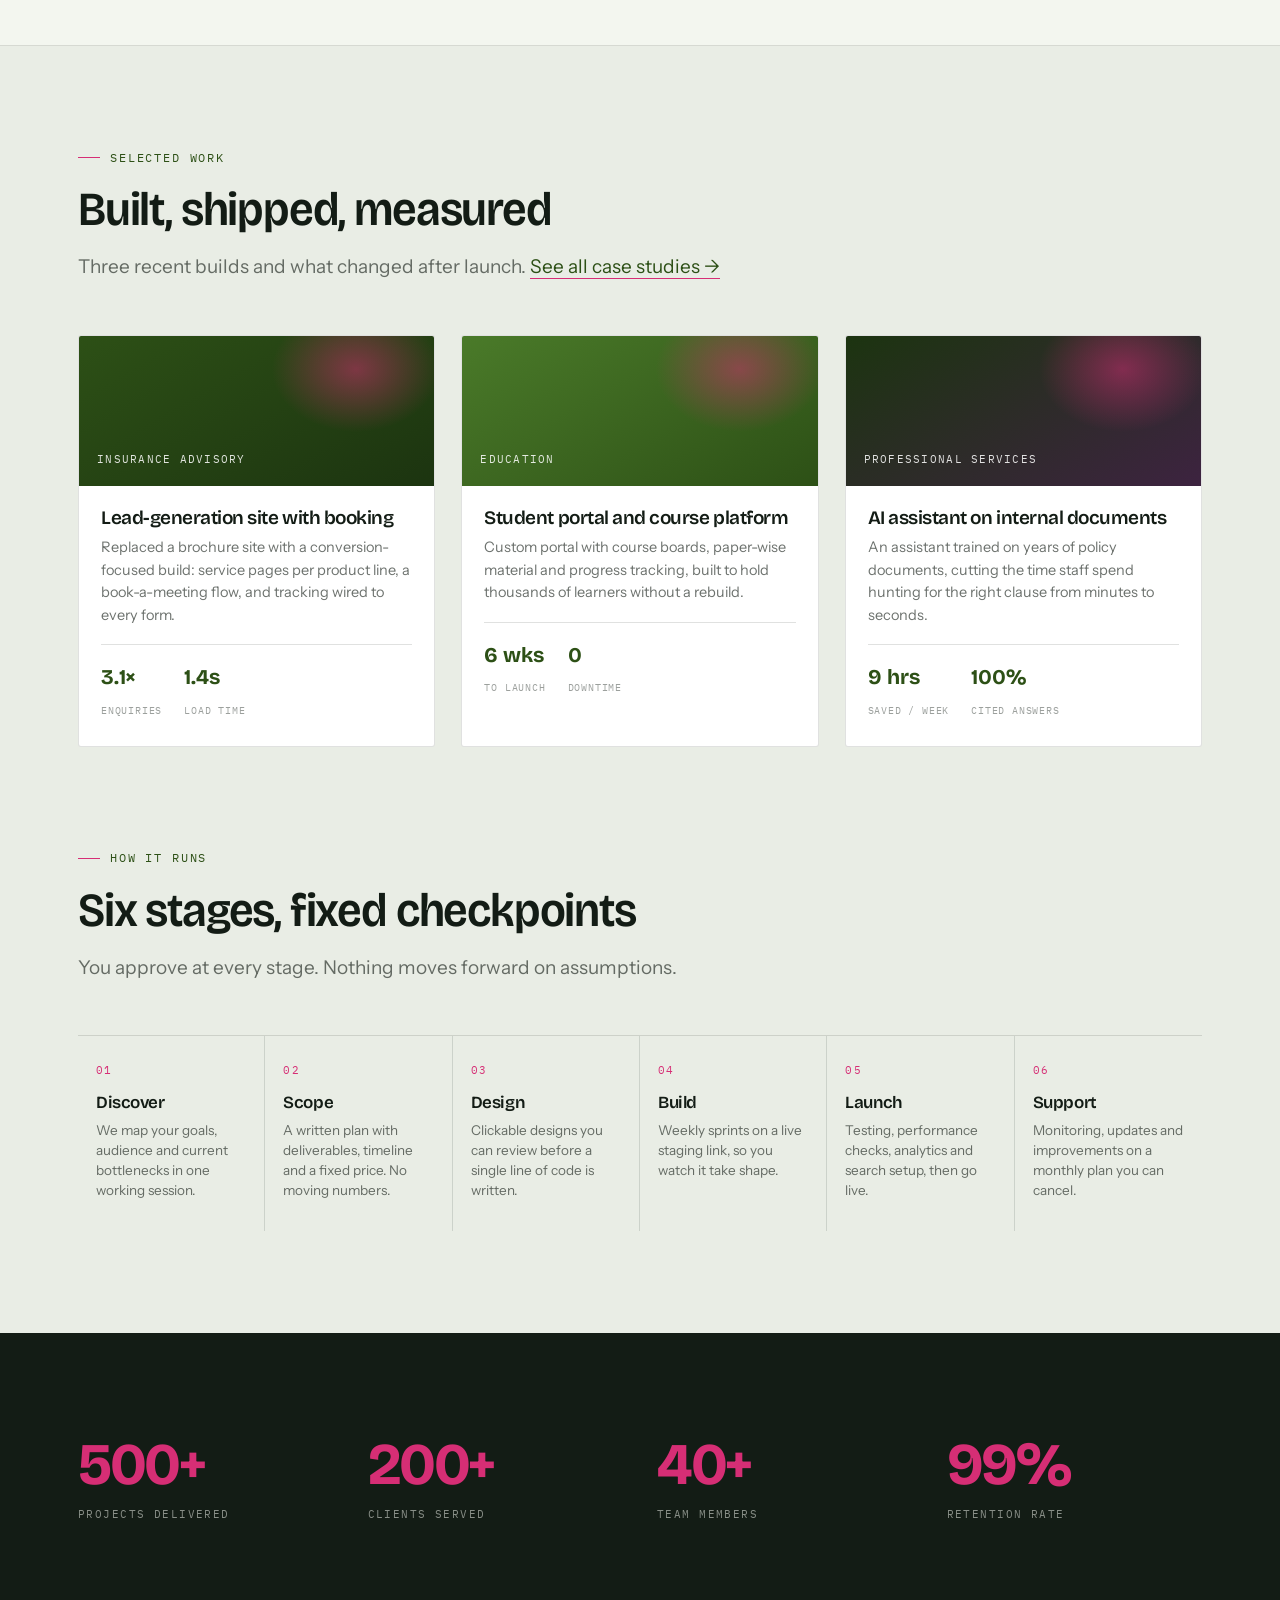
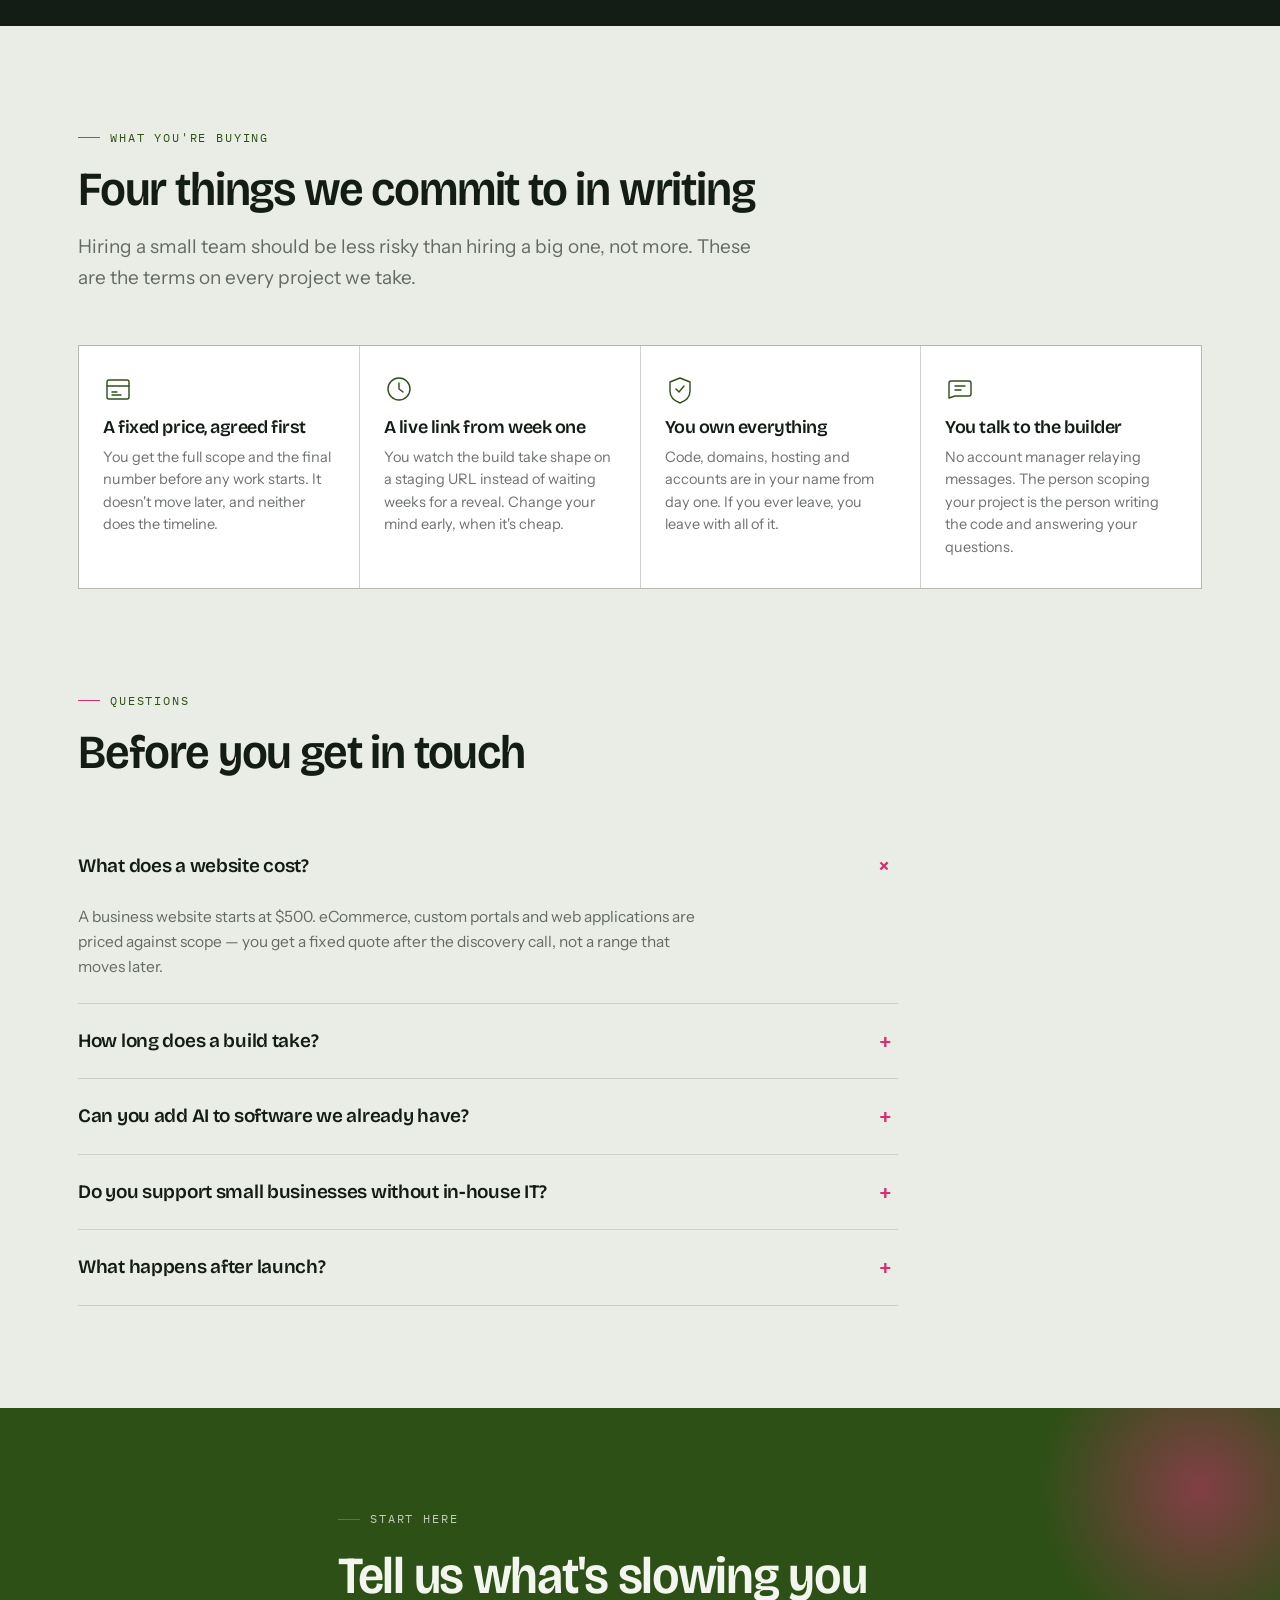
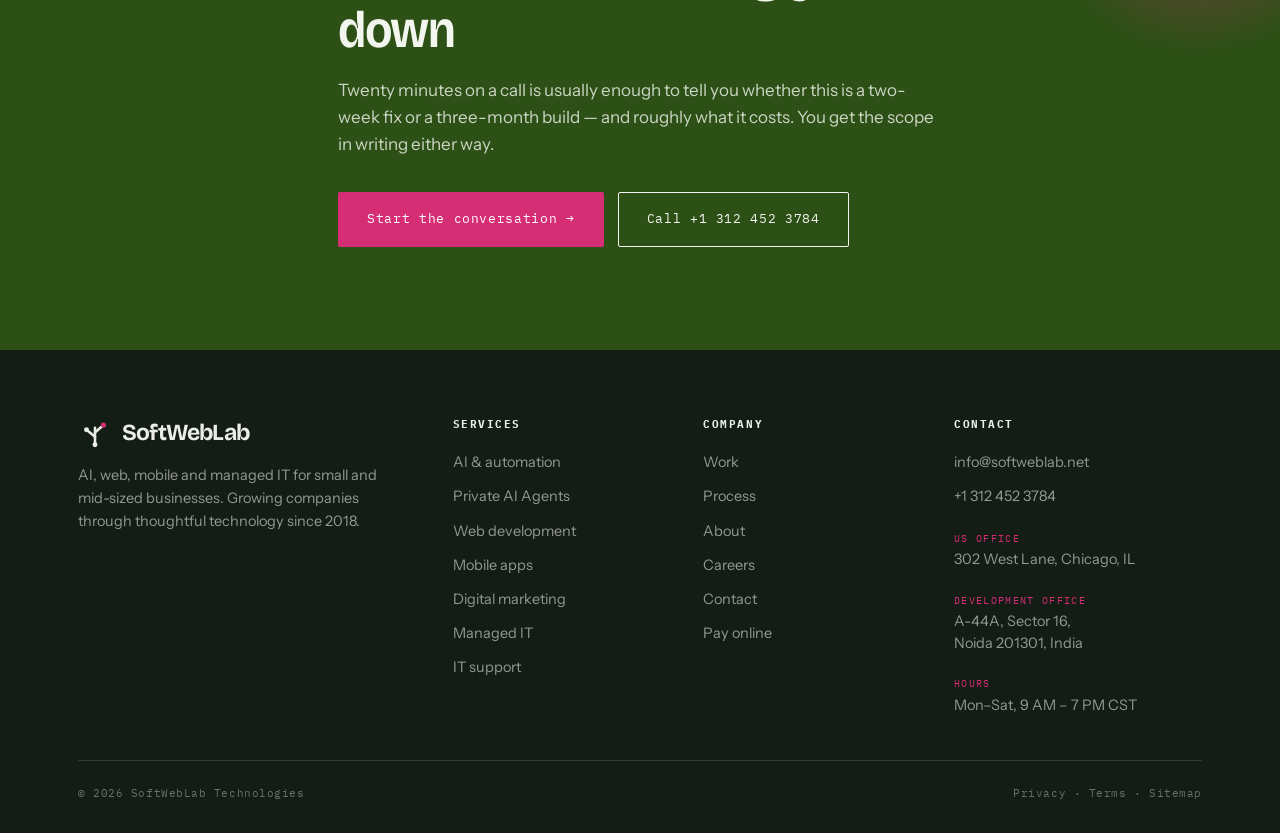
==== commit 2f882e59: "Add /shop pay-online page with PayPal checkout Customer enters details, picks web services and sets " ====
--- a/index.html
+++ b/index.html
@@ -660,7 +660,8 @@
       <div><h5>Company</h5><ul>
         <li><a href="work.html">Work</a></li><li><a href="#process">Process</a></li>
         <li><a href="about.html">About</a></li><li><a href="careers.html">Careers</a></li>
-        <li><a href="contact.html">Contact</a></li></ul></div>
+        <li><a href="contact.html">Contact</a></li>
+        <li><a href="shop.html">Pay online</a></li></ul></div>
       <div><h5>Contact</h5><ul>
         <li><a href="mailto:info@softweblab.net">info@softweblab.net</a></li>
         <li><a href="tel:+13124523784">+1 312 452 3784</a></li>
--- a/softweblab.css
+++ b/softweblab.css
@@ -841,3 +841,79 @@
     animation: none !important;
   }
 }
+
+/* ============ SHOP / PAY ONLINE ============ */
+.sr-only{position:absolute;width:1px;height:1px;padding:0;margin:-1px;overflow:hidden;clip:rect(0,0,0,0);border:0}
+.shop-sec{padding-top:clamp(44px,5vw,70px)}
+.shop-grid{display:grid;grid-template-columns:1.12fr .88fr;gap:40px;align-items:start}
+.shop-step{display:flex;align-items:center;gap:14px;margin:6px 0 20px;padding-top:6px}
+.shop-step + .form-row{margin-top:0}
+.shop-form .shop-step:not(:first-child){margin-top:26px;padding-top:26px;border-top:1px solid var(--rule)}
+.shop-num{font-family:var(--mono);font-size:11px;color:var(--grow);letter-spacing:.1em}
+.shop-step h3{font-size:22px}
+.shop-cur{margin:0 0 0 auto;width:118px}
+.shop-cur select{padding:9px 12px;font-size:14px}
+
+.lines{display:flex;flex-direction:column;gap:12px}
+.line{border:1px solid var(--rule);border-radius:3px;background:var(--paper-2);padding:16px 16px 4px;position:relative}
+.line-grid{display:grid;grid-template-columns:1.2fr .8fr;gap:12px}
+.line .field{margin-bottom:12px}
+.line .field input,.line .field select{background:#fff}
+.line-amt{position:relative}
+.line-amt .sym{position:absolute;left:13px;bottom:13px;font-family:var(--mono);font-size:14px;color:var(--ink-40);pointer-events:none}
+.line-amt input{padding-left:30px;font-family:var(--mono);font-size:15px}
+.line-del{position:absolute;top:10px;right:10px;background:none;border:0;cursor:pointer;
+          font-family:var(--mono);font-size:11px;color:var(--ink-40);letter-spacing:.06em;padding:4px 6px}
+.line-del:hover{color:var(--grow)}
+.line-idx{font-family:var(--mono);font-size:10.5px;letter-spacing:.12em;text-transform:uppercase;color:var(--moss);margin-bottom:10px;display:block}
+.add-line{margin-top:14px;width:100%;justify-content:center;border-style:dashed}
+
+.itin{position:sticky;top:94px}
+.itin-card,.receipt-card{background:var(--card);border:1px solid var(--rule);border-radius:3px;padding:30px 28px 26px;
+           box-shadow:0 1px 0 var(--rule),0 18px 40px -28px rgba(19,28,21,.35)}
+.itin-head{display:flex;justify-content:space-between;align-items:flex-start;padding-bottom:18px;border-bottom:1px dashed var(--haze)}
+.itin-label{font-family:var(--mono);font-size:10.5px;letter-spacing:.14em;text-transform:uppercase;color:var(--ink-40);display:block;margin-bottom:6px}
+.itin-head h3{font-size:24px}
+.itin-env{font-family:var(--mono);font-size:10px;letter-spacing:.12em;text-transform:uppercase;
+          background:rgba(214,46,117,.08);color:var(--grow);border:1px solid var(--grow);padding:4px 8px;border-radius:2px}
+.itin-bill,.receipt-meta{display:grid;grid-template-columns:1fr 1fr;gap:12px;margin:18px 0;font-size:14px}
+.itin-bill dt,.receipt-meta dt{font-family:var(--mono);font-size:10px;letter-spacing:.12em;text-transform:uppercase;color:var(--ink-40);margin-bottom:3px}
+.itin-bill dd,.receipt-meta dd{margin:0;word-break:break-word}
+.itin-lines{list-style:none;margin:0;padding:0;border-top:1px solid var(--rule)}
+.itin-lines li{display:grid;grid-template-columns:1fr auto;gap:14px;padding:13px 0;border-bottom:1px solid var(--rule);font-size:14.5px}
+.itin-lines li small{display:block;color:var(--ink-60);font-size:13px;margin-top:2px}
+.itin-lines li b{font-weight:600}
+.itin-lines .amt{font-family:var(--mono);font-size:14px;white-space:nowrap}
+.itin-lines .empty{grid-template-columns:1fr;color:var(--ink-40);font-style:italic}
+.itin-total{display:flex;justify-content:space-between;align-items:baseline;padding:18px 0 20px}
+.itin-total span{font-family:var(--mono);font-size:11px;letter-spacing:.12em;text-transform:uppercase;color:var(--ink-60)}
+.itin-total strong{font-family:var(--display);font-size:32px;letter-spacing:-.02em;color:var(--moss)}
+.itin-hint{font-size:13.5px;color:var(--ink-60);background:var(--paper-2);border:1px solid var(--rule);border-radius:2px;padding:12px 14px;margin-bottom:14px}
+.pp-buttons{min-height:48px;transition:opacity .3s var(--ease)}
+.pp-buttons.is-locked{opacity:.4;pointer-events:none;filter:grayscale(.6)}
+.itin-secure{display:flex;gap:8px;align-items:center;font-family:var(--mono);font-size:10.5px;color:var(--ink-40);margin-top:14px;letter-spacing:.02em}
+.itin-secure svg{width:14px;height:14px;stroke:currentColor;fill:none;stroke-width:1.6;flex:none}
+
+.receipt{grid-column:1/-1;max-width:680px;width:100%;margin-inline:auto}
+.receipt-top{display:flex;gap:16px;align-items:center;padding-bottom:18px;border-bottom:1px dashed var(--haze)}
+.receipt-top h2{font-size:clamp(24px,3vw,32px)}
+.receipt-tick{width:46px;height:46px;border-radius:50%;background:var(--moss);color:#fff;display:grid;place-items:center;font-size:22px;flex:none}
+.receipt-note{font-size:14px;color:var(--ink-60);margin-bottom:20px}
+.receipt-actions{display:flex;gap:12px;flex-wrap:wrap}
+
+@media(max-width:1000px){
+  .shop-grid{grid-template-columns:1fr}
+  .itin{position:static}
+}
+@media(max-width:680px){
+  .line-grid{grid-template-columns:1fr;gap:0}
+  .shop-step{flex-wrap:wrap}
+  .itin-card,.receipt-card{padding:24px 18px 20px}
+  .itin-bill,.receipt-meta{grid-template-columns:1fr}
+}
+@media print{
+  .nav,.page-hero,.foot,.receipt-actions,.shop-form,.itin{display:none!important}
+  body{background:#fff}
+  .shop-sec{padding:0}
+  .receipt-card{box-shadow:none;border:0}
+}
